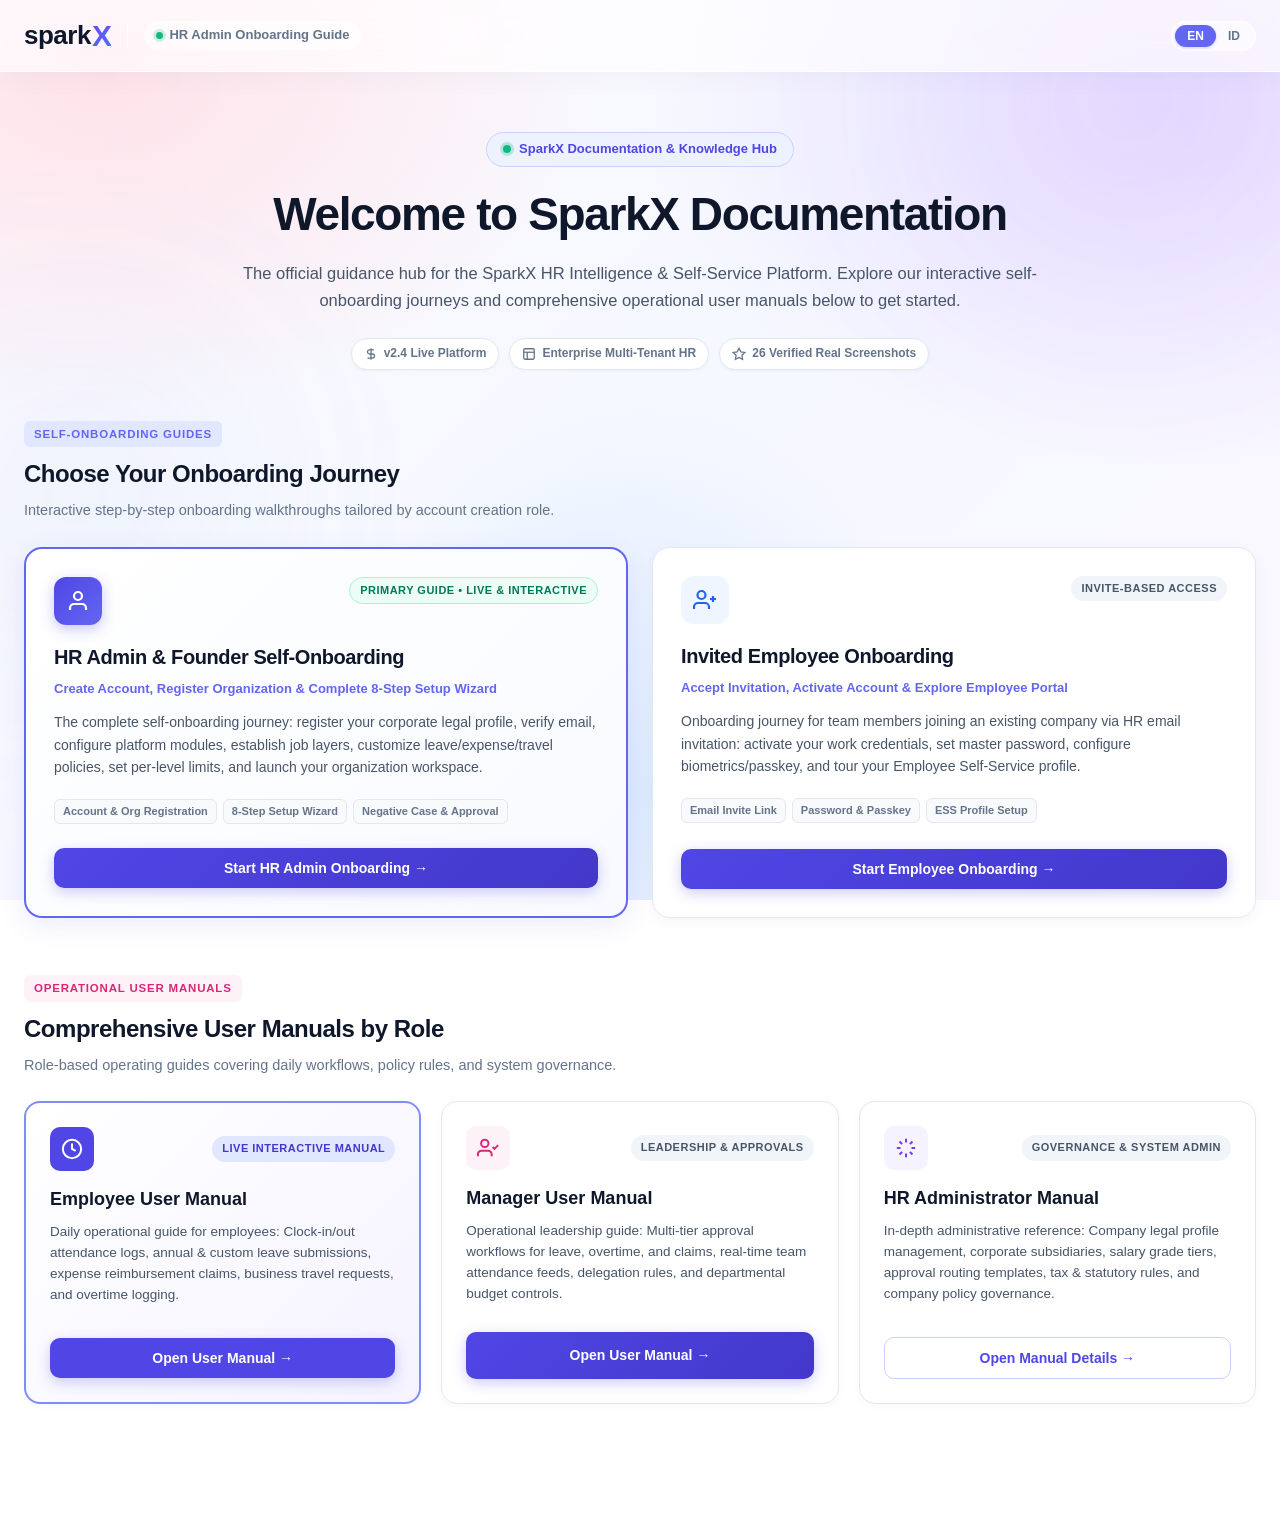
==== index.html @ f65fee97 "first commit" ====
<!DOCTYPE html>
<html lang="en">
<head>
  <meta charset="UTF-8">
  <meta name="viewport" content="width=device-width, initial-scale=1.0">
  <title>SparkX — HR Admin Self-Onboarding Guideline</title>
  <link rel="stylesheet" href="css/style.css">
  <link rel="icon" href="assets/screenshots/source/sign-in.png" type="image/png">
</head>
<body>

  <!-- Ambient background glow elements -->
  <div class="bg-ambient-orb orb-1"></div>
  <div class="bg-ambient-orb orb-2"></div>

  <!-- Top Sticky Navigation Bar -->
  <header class="top-header">
    <div class="header-container">
      <div style="display: flex; align-items: center; gap: 8px;">
        <a href="#portal" class="brand-wrapper" id="brandHomeLink" title="Go to Documentation Portal Home">
          <span class="brand-logo">spark<span class="logo-x">X</span></span>
          <span class="brand-divider"></span>
          <span class="brand-badge">
            <span class="pulse-dot"></span>
            <span data-i18n="guideBadge">HR Admin Onboarding Guide</span>
          </span>
        </a>
        <button type="button" id="backToPortalBtn" class="back-portal-btn" style="display: none;" title="Return to Documentation Home">
          <svg width="14" height="14" viewBox="0 0 24 24" fill="none" stroke="currentColor" stroke-width="2.5"><polyline points="15 18 9 12 15 6"></polyline></svg>
          <span data-i18n="portalBackBtn">← Documentation Portal</span>
        </button>
      </div>

      <div class="header-controls">
        <div class="progress-pill">
          <span id="stepCounterText" data-i18n="stepOf">Step 1 of 6</span>
        </div>

        <!-- Language Toggle Switcher -->
        <button id="langToggleBtn" class="lang-toggle-btn" aria-label="Toggle language between English and Indonesian">
          <span id="langPillEn" class="active">EN</span>
          <span id="langPillId">ID</span>
        </button>
      </div>
    </div>
    <div class="reading-progress-track">
      <div id="readingProgressBar" class="reading-progress-bar"></div>
    </div>
  </header>

  <!-- ==========================================================================
       HOME PORTAL VIEW: SparkX Documentation & Knowledge Hub
       ========================================================================== -->
  <div id="homePortalView" class="portal-view">

    <!-- Hero Header Block -->
    <section class="portal-hero">
      <div class="portal-hero-badge">
        <span class="pulse-dot"></span>
        <span data-i18n="portalWelcomeBadge">SparkX Documentation & Knowledge Hub</span>
      </div>
      <h1 class="portal-hero-title">
        <span data-i18n="portalHeroTitle">Welcome to SparkX Documentation</span>
      </h1>
      <p class="portal-hero-lead" data-i18n="portalHeroLead">
        The official guidance hub for the SparkX HR Intelligence & Self-Service Platform. Explore our interactive self-onboarding journeys and comprehensive operational user manuals below to get started.
      </p>
      <div class="portal-hero-chips">
        <span class="portal-chip">
          <svg width="14" height="14" viewBox="0 0 24 24" fill="none" stroke="currentColor" stroke-width="2.2"><path d="M12 2v20M17 5H9.5a3.5 3.5 0 0 0 0 7h5a3.5 3.5 0 0 1 0 7H6"></path></svg>
          <span data-i18n="portalStatVersion">v2.4 Live Platform</span>
        </span>
        <span class="portal-chip">
          <svg width="14" height="14" viewBox="0 0 24 24" fill="none" stroke="currentColor" stroke-width="2.2"><rect x="3" y="3" width="18" height="18" rx="2" ry="2"></rect><line x1="3" y1="9" x2="21" y2="9"></line><line x1="9" y1="21" x2="9" y2="9"></line></svg>
          <span data-i18n="portalStatMulti">Enterprise Multi-Tenant HR</span>
        </span>
        <span class="portal-chip">
          <svg width="14" height="14" viewBox="0 0 24 24" fill="none" stroke="currentColor" stroke-width="2.2"><polygon points="12 2 15.09 8.26 22 9.27 17 14.14 18.18 21.02 12 17.77 5.82 21.02 7 14.14 2 9.27 8.91 8.26 12 2"></polygon></svg>
          <span data-i18n="portalStatVerified">26 Verified Real Screenshots</span>
        </span>
      </div>
    </section>

    <!-- SECTION 1: Self-Onboarding Guides -->
    <section class="portal-section">
      <div class="portal-section-header">
        <span class="portal-category-tag" data-i18n="portalCatOnboarding">Self-Onboarding Guides</span>
        <h2 class="portal-category-title">Choose Your Onboarding Journey</h2>
        <p class="portal-category-lead" data-i18n="portalCatOnboardingLead">Interactive step-by-step onboarding walkthroughs tailored by account creation role.</p>
      </div>

      <div class="portal-onboarding-grid">

        <!-- Card 1: HR Admin / Founder (Primary Active Guide) -->
        <div class="portal-card is-featured">
          <div>
            <div class="portal-card-header">
              <div class="portal-card-icon">
                <svg width="24" height="24" viewBox="0 0 24 24" fill="none" stroke="currentColor" stroke-width="2.2"><path d="M20 21v-2a4 4 0 0 0-4-4H8a4 4 0 0 0-4 4v2"></path><circle cx="12" cy="7" r="4"></circle></svg>
              </div>
              <span class="portal-card-pill" data-i18n="portalHrCardBadge">Primary Guide • Live & Interactive</span>
            </div>
            <h3 class="portal-card-title" data-i18n="portalHrCardTitle">HR Admin & Founder Self-Onboarding</h3>
            <div class="portal-card-subtitle" data-i18n="portalHrCardSub">Create Account, Register Organization & Complete 8-Step Setup Wizard</div>
            <p class="portal-card-desc" data-i18n="portalHrCardDesc">
              The complete self-onboarding journey: register your corporate legal profile, verify email, configure platform modules, establish job layers, customize leave/expense/travel policies, set per-level limits, and launch your organization workspace.
            </p>
            <div class="portal-card-tags">
              <span class="portal-tag" data-i18n="portalHrTag1">Account & Org Registration</span>
              <span class="portal-tag" data-i18n="portalHrTag2">8-Step Setup Wizard</span>
              <span class="portal-tag" data-i18n="portalHrTag3">Negative Case & Approval</span>
            </div>
          </div>
          <div class="portal-card-action">
            <button type="button" class="portal-btn is-primary" id="openHrOnboardingBtn" onclick="if(window.openHrOnboarding) window.openHrOnboarding(); else { location.hash = '#section-01'; }" data-i18n="portalBtnHr">
              Start HR Admin Onboarding →
            </button>
          </div>
        </div>

        <!-- Card 2: Invited Employee Onboarding -->
        <div class="portal-card">
          <div>
            <div class="portal-card-header">
              <div class="portal-card-icon" style="background: #eff6ff; color: #2563eb;">
                <svg width="24" height="24" viewBox="0 0 24 24" fill="none" stroke="currentColor" stroke-width="2.2"><path d="M16 21v-2a4 4 0 0 0-4-4H5a4 4 0 0 0-4 4v2"></path><circle cx="8.5" cy="7" r="4"></circle><line x1="20" y1="8" x2="20" y2="14"></line><line x1="23" y1="11" x2="17" y2="11"></line></svg>
              </div>
              <span class="portal-card-pill" data-i18n="portalEmpOnboardBadge">Invite-Based Access</span>
            </div>
            <h3 class="portal-card-title" data-i18n="portalEmpOnboardTitle">Invited Employee Onboarding</h3>
            <div class="portal-card-subtitle" data-i18n="portalEmpOnboardSub">Accept Invitation, Activate Account & Explore Employee Portal</div>
            <p class="portal-card-desc" data-i18n="portalEmpOnboardDesc">
              Onboarding journey for team members joining an existing company via HR email invitation: activate your work credentials, set master password, configure biometrics/passkeys, and tour your Employee Self-Service profile.
            </p>
            <div class="portal-card-tags">
              <span class="portal-tag" data-i18n="portalEmpOnboardTag1">Email Invite Link</span>
              <span class="portal-tag" data-i18n="portalEmpOnboardTag2">Password & Passkey</span>
              <span class="portal-tag" data-i18n="portalEmpOnboardTag3">ESS Profile Setup</span>
            </div>
          </div>
          <div class="portal-card-action">
            <button type="button" class="portal-btn is-primary" id="openEmpOnboardingBtn" onclick="if(window.openEmployeeOnboarding) window.openEmployeeOnboarding(); else { location.hash = '#emp-section-01'; }" data-i18n="portalBtnEmpOnboard">
              Start Employee Onboarding →
            </button>
          </div>
        </div>

      </div>
    </section>

    <!-- SECTION 2: User Manuals -->
    <section class="portal-section">
      <div class="portal-section-header">
        <span class="portal-category-tag" style="background: #fdf2f8; color: #db2777;" data-i18n="portalCatManuals">Operational User Manuals</span>
        <h2 class="portal-category-title">Comprehensive User Manuals by Role</h2>
        <p class="portal-category-lead" data-i18n="portalCatManualsLead">Role-based operating guides covering daily workflows, policy rules, and system governance.</p>
      </div>

      <div class="portal-manuals-grid">

        <!-- Manual 1: Employee Manual -->
        <div class="portal-manual-card" id="portalCardManualEmp" onclick="if(event.target.closest('[data-portal-modal]')) return; if(window.openEmployeeManual) window.openEmployeeManual(); else { location.hash = '#emp-manual-overview'; }" style="border: 2px solid #818cf8; background: linear-gradient(135deg, #ffffff 0%, #f5f3ff 100%); cursor: pointer;">
          <div>
            <div class="manual-icon-header">
              <div class="manual-icon-box emp" style="background: #4f46e5; color: #ffffff;">
                <svg width="22" height="22" viewBox="0 0 24 24" fill="none" stroke="currentColor" stroke-width="2.2"><circle cx="12" cy="12" r="10"></circle><polyline points="12 6 12 12 16 14"></polyline></svg>
              </div>
              <span class="portal-card-pill" style="background: #e0e7ff; color: #4338ca; font-weight: 700;">Live Interactive Manual</span>
            </div>
            <h3 class="portal-manual-title" data-i18n="portalManualEmpTitle">Employee User Manual (ESS)</h3>
            <p class="portal-manual-desc" data-i18n="portalManualEmpDesc">
              Daily operational guide for employees: Getting started & login (credentials, Google SSO, biometrics), personal dashboard & metric customization, central inbox & request tracking, and full ESS workflows.
            </p>
          </div>
          <div style="display: flex; gap: 8px; margin-top: 14px; flex-wrap: wrap;">
            <button type="button" class="portal-btn is-primary" id="openEmpManualBtn" onclick="if(window.openEmployeeManual) window.openEmployeeManual(); else { location.hash = '#emp-manual-overview'; }" style="flex: 1; justify-content: center; background: #4f46e5;">
              Open User Manual →
            </button>
          </div>
        </div>

        <!-- Manual 2: Manager Manual -->
        <div class="portal-manual-card">
          <div>
            <div class="manual-icon-header">
              <div class="manual-icon-box mgr">
                <svg width="22" height="22" viewBox="0 0 24 24" fill="none" stroke="currentColor" stroke-width="2.2"><path d="M16 21v-2a4 4 0 0 0-4-4H5a4 4 0 0 0-4 4v2"></path><circle cx="8.5" cy="7" r="4"></circle><polyline points="17 11 19 13 23 9"></polyline></svg>
              </div>
              <span class="portal-card-pill" data-i18n="portalManualMgrBadge">Leadership & Approvals</span>
            </div>
            <h3 class="portal-manual-title" data-i18n="portalManualMgrTitle">Manager User Manual</h3>
            <p class="portal-manual-desc" data-i18n="portalManualMgrDesc">
              Operational leadership guide: Multi-tier approval workflows for leave, overtime, and claims, real-time team attendance feeds, delegation rules, and departmental budget controls.
            </p>
          </div>
          <a href="manager-manual.html" class="portal-btn is-primary" style="text-decoration: none; display: inline-flex; align-items: center; justify-content: center; gap: 6px;">Open User Manual &rarr;</a>
        </div>

        <!-- Manual 3: HR Admin Manual -->
        <div class="portal-manual-card">
          <div>
            <div class="manual-icon-header">
              <div class="manual-icon-box hr">
                <svg width="22" height="22" viewBox="0 0 24 24" fill="none" stroke="currentColor" stroke-width="2.2"><path d="M12 2v4M12 18v4M4.93 4.93l2.83 2.83M16.24 16.24l2.83 2.83M2 12h4M18 12h4M4.93 19.07l2.83-2.83M16.24 7.76l2.83-2.83"></path></svg>
              </div>
              <span class="portal-card-pill" data-i18n="portalManualHrBadge">Governance & System Admin</span>
            </div>
            <h3 class="portal-manual-title" data-i18n="portalManualHrTitle">HR Administrator Manual</h3>
            <p class="portal-manual-desc" data-i18n="portalManualHrDesc">
              In-depth administrative reference: Company legal profile management, corporate subsidiaries, salary grade tiers, approval routing templates, tax & statutory rules, and company policy governance.
            </p>
          </div>
          <button type="button" class="portal-btn is-outline" data-portal-modal="manual-hr" data-i18n="portalBtnManual">
            Open Manual Details →
          </button>
        </div>

      </div>
    </section>

  </div>

  <!-- ==========================================================================
       GUIDE VIEW: HR Admin Self-Onboarding
       ========================================================================== -->
  <div id="guideView" class="guide-view" style="display: none;">
  <!-- Floating Button to Re-open Sidebar if Closed -->
  <button type="button" class="floating-sidebar-btn" id="floatingSidebarBtn" aria-label="Open sidebar navigation" title="Show sidebar navigation">
    <svg width="18" height="18" viewBox="0 0 24 24" fill="none" stroke="currentColor" stroke-width="2.5"><line x1="3" y1="12" x2="21" y2="12"></line><line x1="3" y1="6" x2="21" y2="6"></line><line x1="3" y1="18" x2="21" y2="18"></line></svg>
    <span data-i18n="showSidebarBtn">Show Menu</span>
  </button>

  <!-- Main Layout Container -->
  <div class="layout-container">

    <!-- Left Sticky Sidebar Stepper -->
    <aside class="sidebar-sticky">
      <div class="stepper-card">
                <a href="#portal" class="sidebar-portal-btn" id="sidebarBackPortal" title="Return to Documentation Home">
          <svg width="14" height="14" viewBox="0 0 24 24" fill="none" stroke="currentColor" stroke-width="2.5"><polyline points="15 18 9 12 15 6"></polyline></svg>
          <span data-i18n="portalBackBtn">← Documentation Portal</span>
        </a>
        <div class="stepper-header">
          <div class="stepper-title" data-i18n="guideBadge">HR Admin Onboarding Guide</div>
          <button type="button" class="sidebar-collapse-toggle" id="sidebarCollapseToggle" aria-label="Collapse sidebar navigation" title="Collapse sidebar navigation">
            <svg class="sidebar-toggle-icon" width="15" height="15" viewBox="0 0 24 24" fill="none" stroke="currentColor" stroke-width="2.2">
              <rect x="3" y="3" width="18" height="18" rx="2" ry="2"></rect>
              <line x1="9" y1="3" x2="9" y2="21"></line>
              <path d="M15 10l-2 2 2 2"></path>
            </svg>
          </button>
        </div>

        <nav class="stepper-nav" aria-label="Onboarding Steps Navigation">
          <a href="#section-01" class="step-nav-item active">
            <span class="step-badge">1</span>
            <div class="step-meta">
              <span class="step-num-text" data-i18n="num1">01 • Overview</span>
              <span class="step-title-text" data-i18n="nav1">Welcome HR Admin</span>
            </div>
          </a>

          <a href="#section-02" class="step-nav-item">
            <span class="step-badge">2</span>
            <div class="step-meta">
              <span class="step-num-text" data-i18n="num2">02 • Modules</span>
              <span class="step-title-text" data-i18n="nav2">Platform Modules</span>
            </div>
          </a>

          <a href="#section-03" class="step-nav-item">
            <span class="step-badge">3</span>
            <div class="step-meta">
              <span class="step-num-text" data-i18n="num3">03 • Access</span>
              <span class="step-title-text" data-i18n="nav3">Getting Started</span>
            </div>
          </a>

          <a href="#section-04" class="step-nav-item">
            <span class="step-badge">4</span>
            <div class="step-meta">
              <span class="step-num-text" data-i18n="num4">04 • Registration</span>
              <span class="step-title-text" data-i18n="nav4">Account & Organization Registration</span>
            </div>
          </a>

          <div class="sidebar-group" id="step5Group">
            <div class="sidebar-group-header">
              <a href="#section-05" class="step-nav-item has-dropdown" id="step5NavItem">
                <span class="step-badge">5</span>
                <div class="step-meta">
                  <span class="step-num-text" data-i18n="num5">05 • Setup Wizard</span>
                  <span class="step-title-text" data-i18n="nav5">Setting Up Your Organization</span>
                </div>
              </a>
              <button type="button" class="sidebar-dropdown-toggle" id="step5DropdownToggle" aria-expanded="true" aria-controls="sidebarStep5Subnav" aria-label="Toggle setup steps dropdown" title="Close / Open Setup Steps">
                <span class="dropdown-pill" data-i18n="subnavPill">8 Steps</span>
                <svg class="dropdown-chevron-icon" width="13" height="13" viewBox="0 0 24 24" fill="none" stroke="currentColor" stroke-width="2.5">
                  <polyline points="6 9 12 15 18 9"></polyline>
                </svg>
              </button>
            </div>

            <div class="sidebar-subnav" id="sidebarStep5Subnav">
              <a href="#setup-step-1" class="sidebar-sub-item" data-i18n="sn1">1. Set up organization</a>
              <a href="#setup-step-2" class="sidebar-sub-item" data-i18n="sn2">2. Set up modules</a>
              <a href="#setup-step-3" class="sidebar-sub-item" data-i18n="sn3">3. Set up levels</a>

              <!-- 4. Policies dropdown subgroup -->
              <div class="sidebar-subgroup" id="policiesSubgroup">
                <div class="sidebar-subgroup-header">
                  <a href="#setup-step-4" class="sidebar-sub-item" data-i18n="sn4">4. Set up policies</a>
                  <button type="button" class="nested-dropdown-toggle" id="policiesDropdownToggle" aria-expanded="true" aria-label="Toggle policies sub-menu" title="Toggle policies sub-menu">
                    <svg class="nested-chevron-icon" width="11" height="11" viewBox="0 0 24 24" fill="none" stroke="currentColor" stroke-width="2.5"><polyline points="6 9 12 15 18 9"></polyline></svg>
                  </button>
                </div>
                <div class="sidebar-nested-subnav" id="policiesNestedSubnav">
                  <a href="#setup-step-4a" class="sidebar-nested-item" data-i18n="sn4a">a. Leaves</a>
                  <a href="#setup-step-4b" class="sidebar-nested-item" data-i18n="sn4b">b. Claim & expenses</a>
                  <a href="#setup-step-4c" class="sidebar-nested-item" data-i18n="sn4c">c. Travel</a>
                  <a href="#setup-step-4d" class="sidebar-nested-item" data-i18n="sn4d">d. Overtime</a>
                  <a href="#setup-step-4e" class="sidebar-nested-item" data-i18n="sn4e">e. Approval routing</a>
                </div>
              </div>

              <!-- 5. Limits dropdown subgroup -->
              <div class="sidebar-subgroup" id="limitsSubgroup">
                <div class="sidebar-subgroup-header">
                  <a href="#setup-step-5" class="sidebar-sub-item" data-i18n="sn5">5. Set up limits</a>
                  <button type="button" class="nested-dropdown-toggle" id="limitsDropdownToggle" aria-expanded="true" aria-label="Toggle limits sub-menu" title="Toggle limits sub-menu">
                    <svg class="nested-chevron-icon" width="11" height="11" viewBox="0 0 24 24" fill="none" stroke="currentColor" stroke-width="2.5"><polyline points="6 9 12 15 18 9"></polyline></svg>
                  </button>
                </div>
                <div class="sidebar-nested-subnav" id="limitsNestedSubnav">
                  <a href="#setup-step-5a" class="sidebar-nested-item" data-i18n="sn5a">a. Claim & expenses</a>
                  <a href="#setup-step-5b" class="sidebar-nested-item" data-i18n="sn5b">b. Travel</a>
                </div>
              </div>

              <a href="#setup-step-6" class="sidebar-sub-item" data-i18n="sn6">6. Set up structure</a>
              <a href="#setup-step-7" class="sidebar-sub-item" data-i18n="sn7">7. Set up starting data</a>
              <a href="#setup-step-8" class="sidebar-sub-item" data-i18n="sn8">8. Invite to team</a>
            </div>
          </div>

          <a href="#section-06" class="step-nav-item">
            <span class="step-badge">6</span>
            <div class="step-meta">
              <span class="step-num-text" data-i18n="num6">06 • Launch</span>
              <span class="step-title-text" data-i18n="nav6">Dashboard & Next Steps</span>
            </div>
          </a>
        </nav>

        <div class="step-help-box">
          <div class="step-help-title">
            <svg width="15" height="15" viewBox="0 0 24 24" fill="none" stroke="currentColor" stroke-width="2.5"><circle cx="12" cy="12" r="10"></circle><path d="M12 16v-4"></path><path d="M12 8h.01"></path></svg>
            <span data-i18n="helpTitle">Need assistance?</span>
          </div>
          <p class="step-help-desc" data-i18n="helpDesc">If a verification link has expired or approval is taking longer than expected, contact your SparkX support team.</p>
        </div>
      </div>
    </aside>

    <!-- Right Main Content Area -->
    <main class="content-area">

      <!-- ====================================================================
           SECTION 01: Welcome HR Admin & Readiness
           ==================================================================== -->
      <section id="section-01" class="onboarding-section">
        <div class="section-header-block">
          <span class="section-pill-tag" data-i18n="s1Badge">Step 01 • Introduction & Readiness</span>
          <h1 class="section-main-title" data-i18n="s1Title">Welcome to SparkX for HR Administrators</h1>
          <p class="section-lead-text" data-i18n="s1Lead">Your comprehensive self-onboarding guide to creating, verifying, configuring, and launching your company organization on SparkX.</p>
        </div>

        <div class="hero-welcome-card">
          <h2 class="hero-welcome-title" data-i18n="s1HeroTitle">A Unified, Modern Digital Workplace for Your Organization</h2>
          <p class="hero-welcome-desc" data-i18n="s1HeroDesc">SparkX equips HR leaders and organization administrators with complete autonomous control over human resources, automated attendance logs, multi-tier approval chains, and transparent company policy enforcement.</p>
        </div>

        <!-- 3 Core Admin Value Propositions -->
        <div class="props-grid">
          <div class="prop-card">
            <div class="prop-icon">
              <svg width="22" height="22" viewBox="0 0 24 24" fill="none" stroke="currentColor" stroke-width="2.2"><path d="M20 21v-2a4 4 0 0 0-4-4H8a4 4 0 0 0-4 4v2"></path><circle cx="12" cy="7" r="4"></circle></svg>
            </div>
            <h3 class="prop-title" data-i18n="prop1Title">Centralized Administration</h3>
            <p class="prop-desc" data-i18n="prop1Desc">Manage company entities, subsidiaries, job grades, and employee directories from a single master control dashboard.</p>
          </div>

          <div class="prop-card">
            <div class="prop-icon">
              <svg width="22" height="22" viewBox="0 0 24 24" fill="none" stroke="currentColor" stroke-width="2.2"><polygon points="13 2 3 14 12 14 11 22 21 10 12 10 13 2"></polygon></svg>
            </div>
            <h3 class="prop-title" data-i18n="prop2Title">Automated Workflows & Approvals</h3>
            <p class="prop-desc" data-i18n="prop2Desc">Eliminate paper forms and manual email threads with automated multi-tier approval routing for leaves, overtime, and claims.</p>
          </div>

          <div class="prop-card">
            <div class="prop-icon">
              <svg width="22" height="22" viewBox="0 0 24 24" fill="none" stroke="currentColor" stroke-width="2.2"><rect x="3" y="3" width="18" height="18" rx="2" ry="2"></rect><line x1="3" y1="9" x2="21" y2="9"></line><line x1="9" y1="21" x2="9" y2="9"></line></svg>
            </div>
            <h3 class="prop-title" data-i18n="prop3Title">Strict Policy & Spending Governance</h3>
            <p class="prop-desc" data-i18n="prop3Desc">Enforce customizable per-claim limits, monthly expense budgets, per diems, and transportation classes tailored to each job level.</p>
          </div>
        </div>

        <!-- HR Admin Pre-flight Checklist Box -->
        <div class="hr-prep-box">
          <div class="hr-prep-title">
            <svg width="20" height="20" viewBox="0 0 24 24" fill="none" stroke="#4f46e5" stroke-width="2.5"><path d="M9 11l3 3L22 4"></path><path d="M21 12v7a2 2 0 0 1-2 2H5a2 2 0 0 1-2-2V5a2 2 0 0 1 2-2h11"></path></svg>
            <span data-i18n="prepTitle">HR Admin Pre-Flight Checklist</span>
          </div>
          <div class="hr-prep-grid">
            <div class="hr-prep-item">
              <div class="hr-prep-icon">1</div>
              <div class="hr-prep-content">
                <div class="hr-prep-name" data-i18n="prep1Title">Company Legal Entity & NPWP</div>
                <div class="hr-prep-desc" data-i18n="prep1Desc">Official company legal name and corporate tax ID / registration number for formal registration.</div>
              </div>
            </div>

            <div class="hr-prep-item">
              <div class="hr-prep-icon">2</div>
              <div class="hr-prep-content">
                <div class="hr-prep-name" data-i18n="prep2Title">Corporate Work Email</div>
                <div class="hr-prep-desc" data-i18n="prep2Desc">The primary HR administrator email address that will act as the master workspace owner.</div>
              </div>
            </div>

            <div class="hr-prep-item">
              <div class="hr-prep-icon">3</div>
              <div class="hr-prep-content">
                <div class="hr-prep-name" data-i18n="prep3Title">Operating Currency (Permanent)</div>
                <div class="hr-prep-desc" data-i18n="prep3Desc">Confirm your primary currency (e.g. IDR). Note: Once submitted, the base currency cannot be modified!</div>
              </div>
            </div>

            <div class="hr-prep-item">
              <div class="hr-prep-icon">4</div>
              <div class="hr-prep-content">
                <div class="hr-prep-name" data-i18n="prep4Title">Organizational Hierarchy & Levels</div>
                <div class="hr-prep-desc" data-i18n="prep4Desc">Prepare your company divisions, departments, and job seniority levels (e.g. Staff, Manager, Director).</div>
              </div>
            </div>
          </div>
        </div>

        <!-- 4-Phase Roadmap -->
        <h3 class="modules-category-title" data-i18n="roadmapTitle">The 4-Phase Onboarding Roadmap</h3>
        <div class="g-roadmap">
          <div class="g-roadmap-item">
            <span class="g-roadmap-num">1</span>
            <div class="g-roadmap-label" data-i18n="rm1">Phase 1: Owner Account Creation & Email Verification</div>
          </div>
          <div class="g-roadmap-item">
            <span class="g-roadmap-num">2</span>
            <div class="g-roadmap-label" data-i18n="rm2">Phase 2: Organization Registration & Superadmin Approval</div>
          </div>
          <div class="g-roadmap-item">
            <span class="g-roadmap-num">3</span>
            <div class="g-roadmap-label" data-i18n="rm3">Phase 3: The 8-Step Organization Setup Wizard</div>
          </div>
          <div class="g-roadmap-item">
            <span class="g-roadmap-num">4</span>
            <div class="g-roadmap-label" data-i18n="rm4">Phase 4: Workspace Launch & Employee Rollout</div>
          </div>
        </div>

        <div class="section-nav-footer">
          <div></div>
          <button class="btn-nav btn-nav-next" data-nav-target="section-02">
            <span data-i18n="nextBtn">Next Step</span>
            <svg width="16" height="16" viewBox="0 0 24 24" fill="none" stroke="currentColor" stroke-width="2.5"><polyline points="9 18 15 12 9 6"></polyline></svg>
          </button>
        </div>
      </section>

      <!-- ====================================================================
           SECTION 02: Understanding SparkX & Modules
           ==================================================================== -->
      <section id="section-02" class="onboarding-section">
        <div class="section-header-block">
          <span class="section-pill-tag" data-i18n="s2Badge">Step 02 • Core Architecture</span>
          <h2 class="section-main-title" data-i18n="s2Title">Understanding SparkX & Modules</h2>
          <p class="section-lead-text" data-i18n="s2Lead">SparkX combines an intuitive Employee Self-Service (ESS) interface with a centralized HR Admin Control Hub.</p>
        </div>

        <!-- Concept Card -->
        <div class="prop-card" style="background: var(--gradient-soft); border-color: rgba(99, 102, 241, 0.25); margin-bottom: 32px;">
          <h3 class="prop-title" style="color: var(--primary-dark); font-size: 18px;" data-i18n="essConceptTitle">Employee Self-Service (ESS) with Administrative Oversight</h3>
          <p class="prop-desc" style="font-size: 14.5px;" data-i18n="essConceptDesc">While employees enjoy autonomy to clock in/out, submit leave, and file reimbursement claims on any device, HR Administrators retain full governance over policy rules, spending caps, and multi-tier approval routing.</p>
        </div>

        <h3 class="modules-category-title" data-i18n="confirmedModulesTitle">Available Platform Modules</h3>

        <!-- Grid of 11 Modules -->
        <div class="modules-grid">
          <div class="module-card">
            <div class="module-icon-wrap">
              <svg width="20" height="20" viewBox="0 0 24 24" fill="none" stroke="currentColor" stroke-width="2"><circle cx="12" cy="12" r="10"></circle><polyline points="12 6 12 12 16 14"></polyline></svg>
            </div>
            <div class="module-name" data-i18n="mTime">Time & Attendance</div>
            <div class="module-desc" data-i18n="mTimeDesc">Clock-in/out logs, geolocation tracking, shift scheduling, and attendance correction requests.</div>
            <span class="module-tag" data-i18n="mt1">Core Daily</span>
          </div>

          <div class="module-card">
            <div class="module-icon-wrap">
              <svg width="20" height="20" viewBox="0 0 24 24" fill="none" stroke="currentColor" stroke-width="2"><circle cx="12" cy="12" r="10"></circle><polyline points="12 6 12 12 14 10"></polyline><polyline points="12 12 16 16"></polyline></svg>
            </div>
            <div class="module-name" data-i18n="mOvertime">Overtime Management</div>
            <div class="module-desc" data-i18n="mOvertimeDesc">Overtime pre-orders, actual work duration logging, and statutory pay rate multiplier formulas.</div>
            <span class="module-tag" data-i18n="mt2">Operational</span>
          </div>

          <div class="module-card">
            <div class="module-icon-wrap">
              <svg width="20" height="20" viewBox="0 0 24 24" fill="none" stroke="currentColor" stroke-width="2"><rect x="3" y="4" width="18" height="18" rx="2" ry="2"></rect><line x1="16" y1="2" x2="16" y2="6"></line><line x1="8" y1="2" x2="8" y2="6"></line><line x1="3" y1="10" x2="21" y2="10"></line></svg>
            </div>
            <div class="module-name" data-i18n="mLeave">Leave & Time Off</div>
            <div class="module-desc" data-i18n="mLeaveDesc">Annual leave balances, sick leaves, public holiday substitutes (PHL), and collective leave calendars.</div>
            <span class="module-tag" data-i18n="mt3">Balance Tracking</span>
          </div>

          <div class="module-card">
            <div class="module-icon-wrap">
              <svg width="20" height="20" viewBox="0 0 24 24" fill="none" stroke="currentColor" stroke-width="2"><path d="M22 12h-4l-3 9L9 3l-3 9H2"></path></svg>
            </div>
            <div class="module-name" data-i18n="mMedical">Medical Reimbursement</div>
            <div class="module-desc" data-i18n="mMedicalDesc">Direct employee medical claims audited against transparent annual benefit allowances per level.</div>
            <span class="module-tag" data-i18n="mt4">Benefits</span>
          </div>

          <div class="module-card">
            <div class="module-icon-wrap">
              <svg width="20" height="20" viewBox="0 0 24 24" fill="none" stroke="currentColor" stroke-width="2"><path d="M17.8 19.2 16 11l3.5-3.5C21 6 21.5 4 21 3c-1-.5-3 0-4.5 1.5L13 8 4.8 6.2c-.5-.1-.9.1-1.1.5l-.3.5c-.2.5-.1 1 .3 1.3L9 12l-2 3H4l-1 1 3 2 2 3 1-1v-3l3-2 3.5 5.3c.3.4.8.5 1.3.3l.5-.2c.4-.3.6-.7.5-1.2z"></path></svg>
            </div>
            <div class="module-name" data-i18n="mTravel">Business Travel (Dinas)</div>
            <div class="module-desc" data-i18n="mTravelDesc">Travel requisitions, per diem meal allowances, hotel lodging ceilings, and flight/train booking classes.</div>
            <span class="module-tag" data-i18n="mt5">Dinas / Travel</span>
          </div>

          <div class="module-card">
            <div class="module-icon-wrap">
              <svg width="20" height="20" viewBox="0 0 24 24" fill="none" stroke="currentColor" stroke-width="2"><rect x="1" y="4" width="22" height="16" rx="2" ry="2"></rect><line x1="1" y1="10" x2="23" y2="10"></line></svg>
            </div>
            <div class="module-name" data-i18n="mClaims">Claim & Expenses</div>
            <div class="module-desc" data-i18n="mClaimsDesc">Operational reimbursement claims, digital receipt auditing, and monthly spending ceilings.</div>
            <span class="module-tag" data-i18n="mt6">Finance</span>
          </div>

          <div class="module-card">
            <div class="module-icon-wrap">
              <svg width="20" height="20" viewBox="0 0 24 24" fill="none" stroke="currentColor" stroke-width="2"><path d="M14 2H6a2 2 0 0 0-2 2v16a2 2 0 0 0 2 2h12a2 2 0 0 0 2-2V8z"></path><polyline points="14 2 14 8 20 8"></polyline><line x1="16" y1="13" x2="8" y2="13"></line><line x1="16" y1="17" x2="8" y2="17"></line><polyline points="10 9 9 9 8 9"></polyline></svg>
            </div>
            <div class="module-name" data-i18n="mDocs">Document Center</div>
            <div class="module-desc" data-i18n="mDocsDesc">Self-service requests for employment verification letters, salary slips, and company announcements.</div>
            <span class="module-tag" data-i18n="mt7">Documents</span>
          </div>

          <div class="module-card">
            <div class="module-icon-wrap">
              <svg width="20" height="20" viewBox="0 0 24 24" fill="none" stroke="currentColor" stroke-width="2"><rect x="2" y="3" width="20" height="14" rx="2" ry="2"></rect><line x1="8" y1="21" x2="16" y2="21"></line><line x1="12" y1="17" x2="12" y2="21"></line></svg>
            </div>
            <div class="module-name" data-i18n="mAssets">iShop & Assets</div>
            <div class="module-desc" data-i18n="mAssetsDesc">Company hardware inventory, laptop requisitions, and office equipment assignment tracking.</div>
            <span class="module-tag" data-i18n="mt8">Equipment</span>
          </div>

          <div class="module-card">
            <div class="module-icon-wrap">
              <svg width="20" height="20" viewBox="0 0 24 24" fill="none" stroke="currentColor" stroke-width="2"><rect x="3" y="4" width="18" height="16" rx="2"></rect><line x1="3" y1="10" x2="21" y2="10"></line></svg>
            </div>
            <div class="module-name" data-i18n="mMeeting">Meeting Rooms</div>
            <div class="module-desc" data-i18n="mMeetingDesc">Real-time room availability calendar, reservations, and conference room booking management.</div>
            <span class="module-tag" data-i18n="mt9">Facilities</span>
          </div>

          <div class="module-card">
            <div class="module-icon-wrap">
              <svg width="20" height="20" viewBox="0 0 24 24" fill="none" stroke="currentColor" stroke-width="2"><path d="M16 21v-2a4 4 0 0 0-4-4H6a4 4 0 0 0-4 4v2"></path><circle cx="9" cy="7" r="4"></circle><line x1="19" y1="8" x2="19" y2="14"></line><line x1="22" y1="11" x2="16" y2="11"></line></svg>
            </div>
            <div class="module-name" data-i18n="mOnboarding">Onboarding</div>
            <div class="module-desc" data-i18n="mOnboardingDesc">New-hire documentation checklists, first-week milestones, and automated employee profile onboarding.</div>
            <span class="module-tag" data-i18n="mt10">People</span>
          </div>

          <div class="module-card">
            <div class="module-icon-wrap">
              <svg width="20" height="20" viewBox="0 0 24 24" fill="none" stroke="currentColor" stroke-width="2"><path d="M16 21v-2a4 4 0 0 0-4-4H6a4 4 0 0 0-4 4v2"></path><circle cx="9" cy="7" r="4"></circle><line x1="17" y1="11" x2="23" y2="11"></line></svg>
            </div>
            <div class="module-name" data-i18n="mOffboarding">Offboarding</div>
            <div class="module-desc" data-i18n="mOffboardingDesc">Exit interview checklists, company asset return verification, and clearance handover tracking.</div>
            <span class="module-tag" data-i18n="mt11">People</span>
          </div>
        </div>

        <div class="section-nav-footer">
          <button class="btn-nav btn-nav-prev" data-nav-target="section-01">
            <svg width="16" height="16" viewBox="0 0 24 24" fill="none" stroke="currentColor" stroke-width="2.5"><polyline points="15 18 9 12 15 6"></polyline></svg>
            <span data-i18n="prevBtn">Previous Step</span>
          </button>
          <button class="btn-nav btn-nav-next" data-nav-target="section-03">
            <span data-i18n="nextBtn">Next Step</span>
            <svg width="16" height="16" viewBox="0 0 24 24" fill="none" stroke="currentColor" stroke-width="2.5"><polyline points="9 18 15 12 9 6"></polyline></svg>
          </button>
        </div>
      </section>

      <!-- ====================================================================
           SECTION 03: Getting Started & Login Access
           ==================================================================== -->
      <section id="section-03" class="onboarding-section">
        <div class="section-header-block">
          <span class="section-pill-tag" data-i18n="s3Badge">Step 03 • Access</span>
          <h2 class="section-main-title" data-i18n="s3Title">Getting Started & Login Access</h2>
          <p class="section-lead-text" data-i18n="s3Lead">Access SparkX securely through any modern web browser without installing additional desktop software.</p>
        </div>

        <div class="g-flow">
          <!-- VISUAL STEP 3.1: Login Screen -->
          <article class="g-step">
            <div class="g-step-head">
              <span class="g-step-index">3.1</span>
              <div class="g-step-meta-head">
                <div class="g-step-kicker-row">
                  <span class="g-step-kicker" data-i18n="kLogin">Portal Access</span>
                  <span class="g-step-badge-tag">Login Entry</span>
                </div>
                <h3 class="g-step-title" data-i18n="g3Title">Open the SparkX Sign-In Page</h3>
                <p class="g-step-lead" data-i18n="g3Desc">SparkX runs in the browser. Bookmark your official workspace URL for convenient daily administration.</p>
              </div>
            </div>

            <!-- TOP: Screenshot Mockup -->
            <figure class="g-shot-top">
              <div class="g-shot-bar">
                <span class="g-dots"><span class="g-dot r"></span><span class="g-dot y"></span><span class="g-dot g"></span></span>
                <span class="g-path-bar">
                  <svg width="12" height="12" viewBox="0 0 24 24" fill="none" stroke="currentColor" stroke-width="2.5"><rect x="3" y="11" width="18" height="11" rx="2" ry="2"></rect><path d="M7 11V7a5 5 0 0 1 10 0v4"></path></svg>
                  <span>sparkx.app/login</span>
                </span>
                <span class="g-zoom-btn" data-i18n="zoomHint">
                  <svg width="12" height="12" viewBox="0 0 24 24" fill="none" stroke="currentColor" stroke-width="2.5"><circle cx="11" cy="11" r="8"></circle><line x1="21" y1="21" x2="16.65" y2="16.65"></line><line x1="11" y1="8" x2="11" y2="14"></line><line x1="8" y1="11" x2="14" y2="11"></line></svg>
                  Click image to zoom
                </span>
              </div>
              <div class="mockup-viewport">
                <img src="assets/screenshots/flow/01-login.jpg" alt="SparkX sign-in page" loading="eager">
              </div>
              <figcaption class="g-shot-caption">
                <svg width="14" height="14" viewBox="0 0 24 24" fill="none" stroke="currentColor" stroke-width="2.5"><circle cx="12" cy="12" r="10"></circle><line x1="12" y1="16" x2="12" y2="12"></line><line x1="12" y1="8" x2="12.01" y2="8"></line></svg>
                <span data-i18n="g3cap">The SparkX sign-in screen. New organization admins start with “Create an account”.</span>
              </figcaption>
            </figure>

            <!-- BOTTOM: Action Instructions -->
            <div class="g-step-instructions">
              <div class="g-instruction-header">
                <div class="g-instruction-title-group">
                  <svg width="16" height="16" viewBox="0 0 24 24" fill="none" stroke="currentColor" stroke-width="2.5"><path d="M9 11l3 3L22 4"></path><path d="M21 12v7a2 2 0 0 1-2 2H5a2 2 0 0 1-2-2V5a2 2 0 0 1 2-2h11"></path></svg>
                  <h4 class="g-instruction-heading" data-i18n="instructionsTitle">Step-by-Step Instructions</h4>
                </div>
                <span class="g-instruction-phase-badge">Screen 1 of 33</span>
              </div>
              <ul class="g-list">
                <li><span class="g-num">1</span><span data-i18n-html="g3b1">Open your browser (Chrome, Edge, Safari, Firefox) and navigate to the <code>/login</code> address.</span></li>
                <li><span class="g-num">2</span><span data-i18n-html="g3b2">Existing users sign in with their work email and password, or choose <strong>Continue with Google</strong>.</span></li>
                <li><span class="g-num">3</span><span data-i18n-html="g3b3">To register as a new organization administrator, click <strong>Create an account</strong> below the sign-in button.</span></li>
              </ul>
              <div class="g-note is-info">
                <svg width="15" height="15" viewBox="0 0 24 24" fill="none" stroke="currentColor" stroke-width="2.4"><circle cx="12" cy="12" r="10"></circle><line x1="12" y1="16" x2="12" y2="12"></line><line x1="12" y1="8" x2="12.01" y2="8"></line></svg>
                <span data-i18n="g3Note">Biometric sign-in (Face ID / Fingerprint) becomes available once you have logged in and enabled a passkey on your device.</span>
              </div>
            </div>
          </article>
        </div>

        <h3 class="modules-category-title" data-i18n="loginMethodsTitle">Available Authentication Methods</h3>
        <div class="props-grid">
          <div class="prop-card">
            <div class="prop-icon">
              <svg width="22" height="22" viewBox="0 0 24 24" fill="none" stroke="currentColor" stroke-width="2"><rect x="3" y="11" width="18" height="11" rx="2" ry="2"></rect><path d="M7 11V7a5 5 0 0 1 10 0v4"></path></svg>
            </div>
            <h4 class="prop-title" data-i18n="loginMethod1">Work Email & Password</h4>
            <p class="prop-desc" data-i18n="loginMethod1Desc">Standard corporate email authentication with encrypted credentials established during activation.</p>
          </div>

          <div class="prop-card">
            <div class="prop-icon">
              <svg width="22" height="22" viewBox="0 0 24 24" fill="none" stroke="currentColor" stroke-width="2"><circle cx="12" cy="12" r="10"></circle><path d="M12 2a10 10 0 0 1 10 10c0 5.52-4.48 10-10 10S2 17.52 2 12"></path></svg>
            </div>
            <h4 class="prop-title" data-i18n="loginMethod2">Google Workspace SSO</h4>
            <p class="prop-desc" data-i18n="loginMethod2Desc">One-click single sign-on integration for teams using Google Workspace corporate emails.</p>
          </div>

          <div class="prop-card">
            <div class="prop-icon">
              <svg width="22" height="22" viewBox="0 0 24 24" fill="none" stroke="currentColor" stroke-width="2"><path d="M12 2a10 10 0 0 0-10 10c0 5.5 4.5 10 10 10s10-4.5 10-10"></path><path d="M12 6a6 6 0 0 0-6 6c0 3.3 2.7 6 6 6s6-2.7 6-6"></path></svg>
            </div>
            <h4 class="prop-title" data-i18n="loginMethod3">Biometrics / Passkeys</h4>
            <p class="prop-desc" data-i18n="loginMethod3Desc">FIDO-compliant biometric authentication for quick, passwordless sign-in on supported hardware.</p>
          </div>
        </div>

        <div class="section-nav-footer">
          <button class="btn-nav btn-nav-prev" data-nav-target="section-02">
            <svg width="16" height="16" viewBox="0 0 24 24" fill="none" stroke="currentColor" stroke-width="2.5"><polyline points="15 18 9 12 15 6"></polyline></svg>
            <span data-i18n="prevBtn">Previous Step</span>
          </button>
          <button class="btn-nav btn-nav-next" data-nav-target="section-04">
            <span data-i18n="nextBtn">Next Step</span>
            <svg width="16" height="16" viewBox="0 0 24 24" fill="none" stroke="currentColor" stroke-width="2.5"><polyline points="9 18 15 12 9 6"></polyline></svg>
          </button>
        </div>
      </section>

      <!-- ====================================================================
           SECTION 04: Account & Organization Signup (Screens 2 to 11)
           ==================================================================== -->
      <section id="section-04" class="onboarding-section">
        <div class="section-header-block">
          <span class="section-pill-tag" data-i18n="s4Badge">Step 04 • Account & Org Registration</span>
          <h2 class="section-main-title" data-i18n="s4Title">Phase 1 & 2: Account Creation & Organization Registration</h2>
          <p class="section-lead-text" data-i18n="s4Lead">Follow the sequence below to create your master administrator credentials, verify your email, register your corporate legal profile, and submit your organization for SparkX approval.</p>
        </div>

        <div class="g-paths">
          <div class="g-path-card">
            <span class="g-path-tag" data-i18n="pathEmpTag">Path 1</span>
            <h3 class="g-path-title" data-i18n="accPath1Title">Invited Employee / Manager</h3>
            <p class="g-path-text" data-i18n="accPath1Text">Employees join an existing company via an email invitation. They set a password and access the Employee Self-Service dashboard directly.</p>
          </div>
          <div class="g-path-card is-admin">
            <span class="g-path-tag" data-i18n="pathOrgTag">Path 2 (You are here)</span>
            <h3 class="g-path-title" data-i18n="accPath2Title">HR Administrator / Organization Founder</h3>
            <p class="g-path-text" data-i18n="accPath2Text">You are creating a new company workspace. Follow the step-by-step screenshots below to create your account, register the company, and await approval.</p>
          </div>
        </div>

        <div class="g-flow">

          <!-- VISUAL STEP 4.1: Register Form Filled (Combined 4.1 & 4.2) -->
          <article class="g-step">
            <div class="g-step-head">
              <span class="g-step-index">4.1</span>
              <div class="g-step-meta-head">
                <div class="g-step-kicker-row">
                  <span class="g-step-kicker" data-i18n="kAcc">Step 04 • Create Account</span>
                  <span class="g-step-badge-tag">Step 1 of 6 • Registration</span>
                </div>
                <h3 class="g-step-title" data-i18n="s4_step1_title">4.1 • Enter Full Name and Corporate Email Address</h3>
                <p class="g-step-lead" data-i18n="s4_step1_lead">The registration form requires only two essential profile details. Company legal entity information will be collected after email verification.</p>
              </div>
            </div>

            <!-- TOP: Image -->
            <figure class="g-shot-top">
              <div class="g-shot-bar">
                <span class="g-dots"><span class="g-dot r"></span><span class="g-dot y"></span><span class="g-dot g"></span></span>
                <span class="g-path-bar">
                  <svg width="12" height="12" viewBox="0 0 24 24" fill="none" stroke="currentColor" stroke-width="2.5"><rect x="3" y="11" width="18" height="11" rx="2" ry="2"></rect><path d="M7 11V7a5 5 0 0 1 10 0v4"></path></svg>
                  <span>sparkx.app/register</span>
                </span>
                <span class="g-zoom-btn" data-i18n="zoomHint">Click image to zoom</span>
              </div>
              <div class="shot-tabs-header">
                <button type="button" class="shot-tab-btn active">
                  <svg width="13" height="13" viewBox="0 0 24 24" fill="none" stroke="currentColor" stroke-width="2"><path d="M14 2H6a2 2 0 0 0-2 2v16a2 2 0 0 0 2 2h12a2 2 0 0 0 2-2V8z"></path><polyline points="14 2 14 8 20 8"></polyline></svg>
                  <span data-i18n="tabEmptyForm">Empty Form</span>
                </button>
                <button type="button" class="shot-tab-btn">
                  <svg width="13" height="13" viewBox="0 0 24 24" fill="none" stroke="currentColor" stroke-width="2"><path d="M9 11l3 3L22 4"></path><path d="M21 12v7a2 2 0 0 1-2 2H5a2 2 0 0 1-2-2V5a2 2 0 0 1 2-2h11"></path></svg>
                  <span data-i18n="tabFilledForm">Filled Form</span>
                </button>
              </div>

              <div class="shot-tab-panel active">
                <div class="mockup-viewport">
                  <img src="assets/screenshots/flow/02-register-empty.jpg" alt="Create account form before entry" loading="lazy">
                </div>
                <figcaption class="g-shot-caption">
                  <svg width="14" height="14" viewBox="0 0 24 24" fill="none" stroke="currentColor" stroke-width="2.5"><circle cx="12" cy="12" r="10"></circle><line x1="12" y1="16" x2="12" y2="12"></line><line x1="12" y1="8" x2="12.01" y2="8"></line></svg>
                  <span data-i18n="capRegEmpty">The registration form as it opens — SparkX asks for only a full name and an email address.</span>
                </figcaption>
              </div>

              <div class="shot-tab-panel">
                <div class="mockup-viewport">
                  <img src="assets/screenshots/flow/03-register-filled.jpg" alt="Create account form filled with full name and email" loading="lazy">
                </div>
                <figcaption class="g-shot-caption">
                  <svg width="14" height="14" viewBox="0 0 24 24" fill="none" stroke="currentColor" stroke-width="2.5"><circle cx="12" cy="12" r="10"></circle><line x1="12" y1="16" x2="12" y2="12"></line><line x1="12" y1="8" x2="12.01" y2="8"></line></svg>
                  <span data-i18n="s4_step1_cap">Registration form filled with administrator full name and corporate email address.</span>
                </figcaption>
              </div>
            </figure>

            <!-- BOTTOM: Instructions -->
            <div class="g-step-instructions">
              <div class="g-instruction-header">
                <div class="g-instruction-title-group">
                  <svg width="16" height="16" viewBox="0 0 24 24" fill="none" stroke="currentColor" stroke-width="2.5"><path d="M9 11l3 3L22 4"></path><path d="M21 12v7a2 2 0 0 1-2 2H5a2 2 0 0 1-2-2V5a2 2 0 0 1 2-2h11"></path></svg>
                  <h4 class="g-instruction-heading" data-i18n="instructionsTitle">Step-by-Step Instructions</h4>
                </div>
                <span class="g-instruction-phase-badge">Screens 2–3 of 33</span>
              </div>
              <ul class="g-list">
                <li><span class="g-num">1</span><span data-i18n-html="s4_step1_b1">In the <strong>Full name</strong> field, type your legal name as it should appear on official approvals and documents.</span></li>
                <li><span class="g-num">2</span><span data-i18n-html="s4_step1_b2">In the <strong>Email</strong> field, enter your active company email address where you will receive the verification link.</span></li>
                <li><span class="g-num">3</span><span data-i18n-html="s4_step1_b3">Review both entries carefully, then click the purple <strong>Continue</strong> button to dispatch your verification link. (No password is created at this step).</span></li>
              </ul>
              <div class="g-note is-tip">
                <svg width="15" height="15" viewBox="0 0 24 24" fill="none" stroke="currentColor" stroke-width="2.4"><path d="M12 2v4M12 18v4M4.93 4.93l2.83 2.83M16.24 16.24l2.83 2.83M2 12h4M18 12h4M4.93 19.07l2.83-2.83M16.24 7.76l2.83-2.83"></path></svg>
                <span data-i18n="s4_step1_note">Use an administrator email address you can access immediately. The first registered account automatically becomes the Organization Owner.</span>
              </div>
            </div>
          </article>

          <!-- VISUAL STEP 4.2: Email Dispatched & Confirmation Email (Was 4.3 + Email Image) -->
          <article class="g-step">
            <div class="g-step-head">
              <span class="g-step-index">4.2</span>
              <div class="g-step-meta-head">
                <div class="g-step-kicker-row">
                  <span class="g-step-kicker" data-i18n="kAcc">Step 04 • Create Account</span>
                  <span class="g-step-badge-tag">Step 2 of 6 • Inbox & Email</span>
                </div>
                <h3 class="g-step-title" data-i18n="s4_step2_title">4.2 • Check Your Work Inbox & Confirm Verification Email</h3>
                <p class="g-step-lead" data-i18n="s4_step2_lead">SparkX immediately transmits a secure, time-limited verification email to your corporate address.</p>
              </div>
            </div>

            <!-- TOP: Dual-View Image with Tabs -->
            <figure class="g-shot-top">
              <div class="g-shot-bar">
                <span class="g-dots"><span class="g-dot r"></span><span class="g-dot y"></span><span class="g-dot g"></span></span>
                <span class="g-path-bar">
                  <svg width="12" height="12" viewBox="0 0 24 24" fill="none" stroke="currentColor" stroke-width="2.5"><rect x="3" y="11" width="18" height="11" rx="2" ry="2"></rect><path d="M7 11V7a5 5 0 0 1 10 0v4"></path></svg>
                  <span>sparkx.app/register — confirmation & email</span>
                </span>
                <span class="g-zoom-btn" data-i18n="zoomHint">Click image to zoom</span>
              </div>

              <!-- Shot Tabs Header -->
              <div class="shot-tabs-header">
                <button type="button" class="shot-tab-btn active">
                  <svg width="13" height="13" viewBox="0 0 24 24" fill="none" stroke="currentColor" stroke-width="2"><rect x="2" y="3" width="20" height="14" rx="2"></rect><line x1="8" y1="21" x2="16" y2="21"></line><line x1="12" y1="17" x2="12" y2="21"></line></svg>
                  <span data-i18n="tabWebNotice">Web Screen</span>
                </button>
                <button type="button" class="shot-tab-btn">
                  <svg width="13" height="13" viewBox="0 0 24 24" fill="none" stroke="currentColor" stroke-width="2"><path d="M4 4h16c1.1 0 2 .9 2 2v12c0 1.1-.9 2-2 2H4c-1.1 0-2-.9-2-2V6c0-1.1.9-2 2-2z"></path><polyline points="22,6 12,13 2,6"></polyline></svg>
                  <span data-i18n="tabEmailReceived">Email Received</span>
                </button>
              </div>

              <!-- Panel 1: Web Screen -->
              <div class="shot-tab-panel active">
                <div class="mockup-viewport">
                  <img src="assets/screenshots/flow/04-check-inbox.jpg" alt="Check inbox screen" loading="lazy">
                </div>
                <figcaption class="g-shot-caption">
                  <svg width="14" height="14" viewBox="0 0 24 24" fill="none" stroke="currentColor" stroke-width="2.5"><circle cx="12" cy="12" r="10"></circle><line x1="12" y1="16" x2="12" y2="12"></line><line x1="12" y1="8" x2="12.01" y2="8"></line></svg>
                  <span data-i18n="s4_step2_cap1">The “Check your inbox” confirmation screen in the SparkX web app.</span>
                </figcaption>
              </div>

              <!-- Panel 2: Email Screen -->
              <div class="shot-tab-panel">
                <div class="mockup-viewport">
                  <img src="assets/screenshots/flow/create-account-confirmation-email.png" alt="Create Account Confirmation Email" loading="lazy">
                </div>
                <figcaption class="g-shot-caption">
                  <svg width="14" height="14" viewBox="0 0 24 24" fill="none" stroke="currentColor" stroke-width="2.5"><circle cx="12" cy="12" r="10"></circle><line x1="12" y1="16" x2="12" y2="12"></line><line x1="12" y1="8" x2="12.01" y2="8"></line></svg>
                  <span data-i18n="s4_step2_cap2">The official “Confirm your email for SparkX” verification email received in your corporate inbox.</span>
                </figcaption>
              </div>
            </figure>

            <!-- BOTTOM: Instructions -->
            <div class="g-step-instructions">
              <div class="g-instruction-header">
                <div class="g-instruction-title-group">
                  <svg width="16" height="16" viewBox="0 0 24 24" fill="none" stroke="currentColor" stroke-width="2.5"><path d="M9 11l3 3L22 4"></path><path d="M21 12v7a2 2 0 0 1-2 2H5a2 2 0 0 1-2-2V5a2 2 0 0 1 2-2h11"></path></svg>
                  <h4 class="g-instruction-heading" data-i18n="instructionsTitle">Step-by-Step Instructions</h4>
                </div>
                <span class="g-instruction-phase-badge">Screens 4–5 of 33</span>
              </div>
              <ul class="g-list">
                <li><span class="g-num">1</span><span data-i18n-html="s4_step2_b1">The on-screen confirmation indicates the recipient email address where the verification message was sent.</span></li>
                <li><span class="g-num">2</span><span data-i18n-html="s4_step2_b2">Open your corporate inbox and locate the email with subject line <strong>“Confirm your email for SparkX”</strong> sent from <code>no-reply@sparkx.life</code>.</span></li>
                <li><span class="g-num">3</span><span data-i18n-html="s4_step2_b3">Click the purple button <strong>“Confirm email & set password”</strong> (or copy the one-time link) to access the password creation portal.</span></li>
                <li><span class="g-num">4</span><span data-i18n-html="s4_step2_b4">If the email does not appear within 2 minutes, check your <strong>Spam</strong> or <strong>Promotions</strong> folder.</span></li>
              </ul>
              <div class="g-note is-info">
                <svg width="15" height="15" viewBox="0 0 24 24" fill="none" stroke="currentColor" stroke-width="2.4"><circle cx="12" cy="12" r="10"></circle><line x1="12" y1="16" x2="12" y2="12"></line><line x1="12" y1="8" x2="12.01" y2="8"></line></svg>
                <span data-i18n="s4_step2_note">The verification link expires in 24 hours and is valid for one-time use. If expired, request a new link from the login page.</span>
              </div>
            </div>
          </article>

          <!-- VISUAL STEP 4.3: Set Master Password (Combined 4.4 & 4.5) -->
          <article class="g-step">
            <div class="g-step-head">
              <span class="g-step-index">4.3</span>
              <div class="g-step-meta-head">
                <div class="g-step-kicker-row">
                  <span class="g-step-kicker" data-i18n="kAcc">Step 04 • Create Account</span>
                  <span class="g-step-badge-tag">Step 3 of 6 • Password Setup</span>
                </div>
                <h3 class="g-step-title" data-i18n="s4_step3_title">4.3 • Set Secure Master Password & Complete Activation</h3>
                <p class="g-step-lead" data-i18n="s4_step3_lead">Establish a strong password to protect administrative access to your company's employee data and financial claims.</p>
              </div>
            </div>

            <!-- TOP: Image -->
            <figure class="g-shot-top">
              <div class="g-shot-bar">
                <span class="g-dots"><span class="g-dot r"></span><span class="g-dot y"></span><span class="g-dot g"></span></span>
                <span class="g-path-bar">
                  <svg width="12" height="12" viewBox="0 0 24 24" fill="none" stroke="currentColor" stroke-width="2.5"><rect x="3" y="11" width="18" height="11" rx="2" ry="2"></rect><path d="M7 11V7a5 5 0 0 1 10 0v4"></path></svg>
                  <span>sparkx.app/verify-email — password setup</span>
                </span>
                <span class="g-zoom-btn" data-i18n="zoomHint">Click image to zoom</span>
              </div>
              <div class="shot-tabs-header">
                <button type="button" class="shot-tab-btn active">
                  <svg width="13" height="13" viewBox="0 0 24 24" fill="none" stroke="currentColor" stroke-width="2"><rect x="3" y="11" width="18" height="11" rx="2" ry="2"></rect><path d="M7 11V7a5 5 0 0 1 10 0v4"></path></svg>
                  <span data-i18n="tabPwdRules">Password Rules</span>
                </button>
                <button type="button" class="shot-tab-btn">
                  <svg width="13" height="13" viewBox="0 0 24 24" fill="none" stroke="currentColor" stroke-width="2"><path d="M9 11l3 3L22 4"></path><path d="M21 12v7a2 2 0 0 1-2 2H5a2 2 0 0 1-2-2V5a2 2 0 0 1 2-2h11"></path></svg>
                  <span data-i18n="tabPwdReady">Password Set</span>
                </button>
              </div>

              <div class="shot-tab-panel active">
                <div class="mockup-viewport">
                  <img src="assets/screenshots/flow/05-password.jpg" alt="Password creation screen before entry" loading="lazy">
                </div>
                <figcaption class="g-shot-caption">
                  <svg width="14" height="14" viewBox="0 0 24 24" fill="none" stroke="currentColor" stroke-width="2.5"><circle cx="12" cy="12" r="10"></circle><line x1="12" y1="16" x2="12" y2="12"></line><line x1="12" y1="8" x2="12.01" y2="8"></line></svg>
                  <span data-i18n="capPwdEmpty">The password screen as it opens, listing every requirement before you type.</span>
                </figcaption>
              </div>

              <div class="shot-tab-panel">
                <div class="mockup-viewport">
                  <img src="assets/screenshots/flow/06-password-filled.jpg" alt="Password filled with requirements satisfied" loading="lazy">
                </div>
                <figcaption class="g-shot-caption">
                  <svg width="14" height="14" viewBox="0 0 24 24" fill="none" stroke="currentColor" stroke-width="2.5"><circle cx="12" cy="12" r="10"></circle><line x1="12" y1="16" x2="12" y2="12"></line><line x1="12" y1="8" x2="12.01" y2="8"></line></svg>
                  <span data-i18n="s4_step3_cap">Master password entered and confirmed meeting all enterprise security criteria.</span>
                </figcaption>
              </div>
            </figure>

            <!-- BOTTOM: Instructions -->
            <div class="g-step-instructions">
              <div class="g-instruction-header">
                <div class="g-instruction-title-group">
                  <svg width="16" height="16" viewBox="0 0 24 24" fill="none" stroke="currentColor" stroke-width="2.5"><path d="M9 11l3 3L22 4"></path><path d="M21 12v7a2 2 0 0 1-2 2H5a2 2 0 0 1-2-2V5a2 2 0 0 1 2-2h11"></path></svg>
                  <h4 class="g-instruction-heading" data-i18n="instructionsTitle">Step-by-Step Instructions</h4>
                </div>
                <span class="g-instruction-phase-badge">Screens 6–7 of 33</span>
              </div>
              <ul class="g-list">
                <li><span class="g-num">1</span><span data-i18n-html="s4_step3_b1">The verification link opens the secure <code>/verify-email</code> portal displaying your verified email address.</span></li>
                <li><span class="g-num">2</span><span data-i18n-html="s4_step3_b2">Enter a strong password of at least <strong>8 characters</strong> (combining uppercase, lowercase, numbers, and symbols).</span></li>
                <li><span class="g-num">3</span><span data-i18n-html="s4_step3_b3">Re-enter the exact same password in the confirmation field to ensure accuracy.</span></li>
                <li><span class="g-num">4</span><span data-i18n-html="s4_step3_b4">Click <strong>Set password & continue</strong> to finalize activation — SparkX signs you into the platform automatically.</span></li>
              </ul>
              <div class="g-note is-info">
                <svg width="15" height="15" viewBox="0 0 24 24" fill="none" stroke="currentColor" stroke-width="2.4"><circle cx="12" cy="12" r="10"></circle><line x1="12" y1="16" x2="12" y2="12"></line><line x1="12" y1="8" x2="12.01" y2="8"></line></svg>
                <span data-i18n="s4_step3_note">Record your master credentials securely in your company's enterprise password manager.</span>
              </div>
            </div>
          </article>

          <!-- VISUAL STEP 4.4: Start Page (Was 4.6) -->
          <article class="g-step">
            <div class="g-step-head">
              <span class="g-step-index">4.4</span>
              <div class="g-step-meta-head">
                <div class="g-step-kicker-row">
                  <span class="g-step-kicker" data-i18n="kOrgReg">Step 04 • Organization Registration</span>
                  <span class="g-step-badge-tag">Step 4 of 6 • Launchpad</span>
                </div>
                <h3 class="g-step-title" data-i18n="s4_step4_title">4.4 • Onboarding Launchpad — Choose “Create a New Organization”</h3>
                <p class="g-step-lead" data-i18n="s4_step4_lead">Upon first sign-in, you land on the SparkX onboarding launchpad. Selecting the organization path starts corporate registration.</p>
              </div>
            </div>

            <!-- TOP: Image -->
            <figure class="g-shot-top">
              <div class="g-shot-bar">
                <span class="g-dots"><span class="g-dot r"></span><span class="g-dot y"></span><span class="g-dot g"></span></span>
                <span class="g-path-bar">
                  <svg width="12" height="12" viewBox="0 0 24 24" fill="none" stroke="currentColor" stroke-width="2.5"><rect x="3" y="11" width="18" height="11" rx="2" ry="2"></rect><path d="M7 11V7a5 5 0 0 1 10 0v4"></path></svg>
                  <span>sparkx.app/start</span>
                </span>
                <span class="g-zoom-btn" data-i18n="zoomHint">Click image to zoom</span>
              </div>
              <div class="mockup-viewport">
                <img src="assets/screenshots/flow/07-start.jpg" alt="SparkX onboarding start screen" loading="lazy">
              </div>
              <figcaption class="g-shot-caption">
                <svg width="14" height="14" viewBox="0 0 24 24" fill="none" stroke="currentColor" stroke-width="2.5"><circle cx="12" cy="12" r="10"></circle><line x1="12" y1="16" x2="12" y2="12"></line><line x1="12" y1="8" x2="12.01" y2="8"></line></svg>
                <span data-i18n="s4_step4_cap">The start screen featuring the “Create a new organization” action card.</span>
              </figcaption>
            </figure>

            <!-- BOTTOM: Instructions -->
            <div class="g-step-instructions">
              <div class="g-instruction-header">
                <div class="g-instruction-title-group">
                  <svg width="16" height="16" viewBox="0 0 24 24" fill="none" stroke="currentColor" stroke-width="2.5"><path d="M9 11l3 3L22 4"></path><path d="M21 12v7a2 2 0 0 1-2 2H5a2 2 0 0 1-2-2V5a2 2 0 0 1 2-2h11"></path></svg>
                  <h4 class="g-instruction-heading" data-i18n="instructionsTitle">Step-by-Step Instructions</h4>
                </div>
                <span class="g-instruction-phase-badge">Screen 8 of 33</span>
              </div>
              <ul class="g-list">
                <li><span class="g-num">1</span><span data-i18n-html="s4_step4_b1">Confirm that the greeting header displays your verified name and administrator email address.</span></li>
                <li><span class="g-num">2</span><span data-i18n-html="s4_step4_b2">Click on the card titled <strong>“Create a new organization”</strong>.</span></li>
                <li><span class="g-num">3</span><span data-i18n-html="s4_step4_b3">If your company is already using SparkX under another department, do not proceed here — request an invitation from the existing administrator instead.</span></li>
              </ul>
            </div>
          </article>

          <!-- VISUAL STEP 4.5: Org Form & Currency Lock (Combined 4.7, 4.8 & 4.9) -->
          <article class="g-step">
            <div class="g-step-head">
              <span class="g-step-index">4.5</span>
              <div class="g-step-meta-head">
                <div class="g-step-kicker-row">
                  <span class="g-step-kicker" data-i18n="kOrgReg">Step 04 • Organization Registration</span>
                  <span class="g-step-badge-tag">Step 5 of 6 • Form & Currency</span>
                </div>
                <h3 class="g-step-title" data-i18n="s4_step5_title">4.5 • Complete Organization Profile & Confirm Currency Lock</h3>
                <p class="g-step-lead" data-i18n="s4_step5_lead">Fill in your corporate entity details, tax identification, country, and confirm the permanent base currency.</p>
              </div>
            </div>

            <!-- TOP: Dual-View Image with Tabs -->
            <figure class="g-shot-top">
              <div class="g-shot-bar">
                <span class="g-dots"><span class="g-dot r"></span><span class="g-dot y"></span><span class="g-dot g"></span></span>
                <span class="g-path-bar">
                  <svg width="12" height="12" viewBox="0 0 24 24" fill="none" stroke="currentColor" stroke-width="2.5"><rect x="3" y="11" width="18" height="11" rx="2" ry="2"></rect><path d="M7 11V7a5 5 0 0 1 10 0v4"></path></svg>
                  <span>sparkx.app/start — organization registration</span>
                </span>
                <span class="g-zoom-btn" data-i18n="zoomHint">Click image to zoom</span>
              </div>

              <!-- Shot Tabs Header -->
              <div class="shot-tabs-header">
                <button type="button" class="shot-tab-btn active">
                  <svg width="13" height="13" viewBox="0 0 24 24" fill="none" stroke="currentColor" stroke-width="2"><path d="M14 2H6a2 2 0 0 0-2 2v16a2 2 0 0 0 2 2h12a2 2 0 0 0 2-2V8z"></path><polyline points="14 2 14 8 20 8"></polyline></svg>
                  <span data-i18n="tabEmptyForm">Empty Form</span>
                </button>
                <button type="button" class="shot-tab-btn">
                  <svg width="13" height="13" viewBox="0 0 24 24" fill="none" stroke="currentColor" stroke-width="2"><path d="M9 11l3 3L22 4"></path><path d="M21 12v7a2 2 0 0 1-2 2H5a2 2 0 0 1-2-2V5a2 2 0 0 1 2-2h11"></path></svg>
                  <span data-i18n="tabFilledForm">Filled Form</span>
                </button>
                <button type="button" class="shot-tab-btn">
                  <svg width="13" height="13" viewBox="0 0 24 24" fill="none" stroke="currentColor" stroke-width="2"><rect x="3" y="11" width="18" height="11" rx="2" ry="2"></rect><path d="M7 11V7a5 5 0 0 1 10 0v4"></path></svg>
                  <span data-i18n="tabCurrencyDialog">Currency Lock Dialog</span>
                </button>
              </div>

              <!-- Panel 1: Empty Org Form -->
              <div class="shot-tab-panel active">
                <div class="mockup-viewport">
                  <img src="assets/screenshots/flow/08-org-form-empty.jpg" alt="Empty organization registration form" loading="lazy">
                </div>
                <figcaption class="g-shot-caption">
                  <svg width="14" height="14" viewBox="0 0 24 24" fill="none" stroke="currentColor" stroke-width="2.5"><circle cx="12" cy="12" r="10"></circle><line x1="12" y1="16" x2="12" y2="12"></line><line x1="12" y1="8" x2="12.01" y2="8"></line></svg>
                  <span data-i18n="capOrgFormEmpty">The organization form as it opens, before the name, country and time zone are entered.</span>
                </figcaption>
              </div>

              <!-- Panel 2: Completed Org Form -->
              <div class="shot-tab-panel">
                <div class="mockup-viewport">
                  <img src="assets/screenshots/flow/09-org-form-filled.jpg" alt="Completed organization form" loading="lazy">
                </div>
                <figcaption class="g-shot-caption">
                  <svg width="14" height="14" viewBox="0 0 24 24" fill="none" stroke="currentColor" stroke-width="2.5"><circle cx="12" cy="12" r="10"></circle><line x1="12" y1="16" x2="12" y2="12"></line><line x1="12" y1="8" x2="12.01" y2="8"></line></svg>
                  <span data-i18n="s4_step5_cap1">Organization registration form completed with legal entity name, NPWP, and timezone.</span>
                </figcaption>
              </div>

              <!-- Panel 3: Currency Dialog -->
              <div class="shot-tab-panel">
                <div class="mockup-viewport">
                  <img src="assets/screenshots/flow/10-currency-dialog.jpg" alt="Currency confirmation dialog" loading="lazy">
                </div>
                <figcaption class="g-shot-caption">
                  <svg width="14" height="14" viewBox="0 0 24 24" fill="none" stroke="currentColor" stroke-width="2.5"><circle cx="12" cy="12" r="10"></circle><line x1="12" y1="16" x2="12" y2="12"></line><line x1="12" y1="8" x2="12.01" y2="8"></line></svg>
                  <span data-i18n="s4_step5_cap2">The permanent currency lock confirmation dialog requiring explicit administrator sign-off.</span>
                </figcaption>
              </div>
            </figure>

            <!-- BOTTOM: Instructions -->
            <div class="g-step-instructions">
              <div class="g-instruction-header">
                <div class="g-instruction-title-group">
                  <svg width="16" height="16" viewBox="0 0 24 24" fill="none" stroke="currentColor" stroke-width="2.5"><path d="M9 11l3 3L22 4"></path><path d="M21 12v7a2 2 0 0 1-2 2H5a2 2 0 0 1-2-2V5a2 2 0 0 1 2-2h11"></path></svg>
                  <h4 class="g-instruction-heading" data-i18n="instructionsTitle">Step-by-Step Instructions</h4>
                </div>
                <span class="g-instruction-phase-badge">Screens 9–11 of 33</span>
              </div>
              <ul class="g-list">
                <li><span class="g-num">1</span><span data-i18n-html="s4_step5_b1">In <strong>Organization name</strong>, type your public corporate brand or group name (e.g. <code>ABC Group</code>).</span></li>
                <li><span class="g-num">2</span><span data-i18n-html="s4_step5_b2">In <strong>First company legal name</strong>, enter your registered company entity name and abbreviation code (e.g. <code>PT ABC Solusi Global</code>).</span></li>
                <li><span class="g-num">3</span><span data-i18n-html="s4_step5_b3">In <strong>Registration number</strong>, enter your corporate tax ID (NPWP) or business license number.</span></li>
                <li><span class="g-num">4</span><span data-i18n-html="s4_step5_b4">Select your <strong>Country</strong> (e.g. Indonesia) and primary operational <strong>Time zone</strong> (e.g. <code>Asia/Jakarta (GMT+7)</code>).</span></li>
                <li><span class="g-num">5</span><span data-i18n-html="s4_step5_b5">Select your base <strong>Operating Currency</strong> (e.g. <code>IDR</code>), then click <strong>Submit for approval</strong>.</span></li>
                <li><span class="g-num">6</span><span data-i18n-html="s4_step5_b6">Review the critical modal confirmation dialog: <strong>Operating currency is permanent and cannot be changed later</strong>, then click <strong>Confirm & Submit</strong>.</span></li>
              </ul>
              <div class="g-note is-danger">
                <svg width="15" height="15" viewBox="0 0 24 24" fill="none" stroke="currentColor" stroke-width="2.4"><path d="M10.29 3.86L1.82 18a2 2 0 0 0 1.71 3h16.94a2 2 0 0 0 1.71-3L13.71 3.86a2 2 0 0 0-3.42 0z"></path><line x1="12" y1="9" x2="12" y2="13"></line><line x1="12" y1="17" x2="12.01" y2="17"></line></svg>
                <span data-i18n="s4_step5_note">CRITICAL: The operating currency is permanently locked for the lifetime of your organization. All future claim limits, allowances, and payroll workflows will operate in this currency.</span>
              </div>
            </div>
          </article>

          <!-- VISUAL STEP 4.6: Waiting for Approval & Approval Email (Was 4.10 + Approval Email) -->
          <article class="g-step">
            <div class="g-step-head">
              <span class="g-step-index">4.6</span>
              <div class="g-step-meta-head">
                <div class="g-step-kicker-row">
                  <span class="g-step-kicker" data-i18n="kOrgReg">Step 04 • Organization Registration</span>
                  <span class="g-step-badge-tag">Step 6 of 6 • Approval Queued</span>
                </div>
                <h3 class="g-step-title" data-i18n="s4_step6_title">4.6 • Await Superadmin Review & Receive Approval Email</h3>
                <p class="g-step-lead" data-i18n="s4_step6_lead">Every new organization is reviewed by SparkX superadmins for tenant security. Once approved, the 8-step setup wizard unlocks.</p>
              </div>
            </div>

            <!-- TOP: Dual-View Image with Tabs -->
            <figure class="g-shot-top">
              <div class="g-shot-bar">
                <span class="g-dots"><span class="g-dot r"></span><span class="g-dot y"></span><span class="g-dot g"></span></span>
                <span class="g-path-bar">
                  <svg width="12" height="12" viewBox="0 0 24 24" fill="none" stroke="currentColor" stroke-width="2.5"><rect x="3" y="11" width="18" height="11" rx="2" ry="2"></rect><path d="M7 11V7a5 5 0 0 1 10 0v4"></path></svg>
                  <span>sparkx.app/start — review queue & approval email</span>
                </span>
                <span class="g-zoom-btn" data-i18n="zoomHint">Click image to zoom</span>
              </div>

              <!-- Shot Tabs Header -->
              <div class="shot-tabs-header">
                <button type="button" class="shot-tab-btn active">
                  <svg width="13" height="13" viewBox="0 0 24 24" fill="none" stroke="currentColor" stroke-width="2"><circle cx="12" cy="12" r="10"></circle><polyline points="12 6 12 12 16 14"></polyline></svg>
                  <span data-i18n="tabWaitingWeb">Web Status</span>
                </button>
                <button type="button" class="shot-tab-btn">
                  <svg width="13" height="13" viewBox="0 0 24 24" fill="none" stroke="currentColor" stroke-width="2"><path d="M22 11.08V12a10 10 0 1 1-5.93-9.14"></path><polyline points="22 4 12 14.01 9 11.01"></polyline></svg>
                  <span data-i18n="tabApprovalEmail">Approval Email</span>
                </button>
              </div>

              <!-- Panel 1: Web Waiting Screen -->
              <div class="shot-tab-panel active">
                <div class="mockup-viewport">
                  <img src="assets/screenshots/flow/11-waiting-approval.jpg" alt="Waiting for approval screen" loading="lazy">
                </div>
                <figcaption class="g-shot-caption">
                  <svg width="14" height="14" viewBox="0 0 24 24" fill="none" stroke="currentColor" stroke-width="2.5"><circle cx="12" cy="12" r="10"></circle><line x1="12" y1="16" x2="12" y2="12"></line><line x1="12" y1="8" x2="12.01" y2="8"></line></svg>
                  <span data-i18n="s4_step6_cap1">Status screen confirming that the organization registration has been submitted and is awaiting approval.</span>
                </figcaption>
              </div>

              <!-- Panel 2: Approval Email -->
              <div class="shot-tab-panel">
                <div class="mockup-viewport">
                  <img src="assets/screenshots/flow/approve-berhasil-email.png" alt="Approval success email" loading="lazy">
                </div>
                <figcaption class="g-shot-caption">
                  <svg width="14" height="14" viewBox="0 0 24 24" fill="none" stroke="currentColor" stroke-width="2.5"><circle cx="12" cy="12" r="10"></circle><line x1="12" y1="16" x2="12" y2="12"></line><line x1="12" y1="8" x2="12.01" y2="8"></line></svg>
                  <span data-i18n="s4_step6_cap2">The official approval notification email confirming your organization is ready with a direct setup link.</span>
                </figcaption>
              </div>
            </figure>

            <!-- BOTTOM: Instructions -->
            <div class="g-step-instructions">
              <div class="g-instruction-header">
                <div class="g-instruction-title-group">
                  <svg width="16" height="16" viewBox="0 0 24 24" fill="none" stroke="currentColor" stroke-width="2.5"><path d="M9 11l3 3L22 4"></path><path d="M21 12v7a2 2 0 0 1-2 2H5a2 2 0 0 1-2-2V5a2 2 0 0 1 2-2h11"></path></svg>
                  <h4 class="g-instruction-heading" data-i18n="instructionsTitle">Step-by-Step Instructions</h4>
                </div>
                <span class="g-instruction-phase-badge">Screens 12–13 of 33</span>
              </div>
              <ul class="g-list">
                <li><span class="g-num">1</span><span data-i18n-html="s4_step6_b1">The status screen displays <strong>Waiting for approval</strong> along with your organization name and submission timestamp.</span></li>
                <li><span class="g-num">2</span><span data-i18n-html="s4_step6_b2">Verification typically completes within **1 business day**; you can safely close your browser while queued.</span></li>
                <li><span class="g-num">3</span><span data-i18n-html="s4_step6_b3">Upon approval, you will receive an official notification email titled: <strong>“[Company Name] is ready on SparkX”</strong> sent from <code>no-reply@sparkx.life</code>.</span></li>
                <li><span class="g-num">4</span><span data-i18n-html="s4_step6_b4">Click the purple button <strong>“Set up your organization”</strong> inside the email (or sign in to SparkX) to launch Step 5: The Setup Wizard.</span></li>
              </ul>
              <div class="g-note is-info">
                <svg width="15" height="15" viewBox="0 0 24 24" fill="none" stroke="currentColor" stroke-width="2.4"><circle cx="12" cy="12" r="10"></circle><line x1="12" y1="16" x2="12" y2="12"></line><line x1="12" y1="8" x2="12.01" y2="8"></line></svg>
                <span data-i18n="s4_step6_note">Signing in before approval will display the waiting screen. As soon as approved, your next sign-in directs straight into the 8-step setup wizard.</span>
              </div>
            </div>
          </article>

          <!-- ALTERNATE SCENARIO: Application Rejection & Resubmission (Negative Case) -->
          <article class="g-step is-negative-case" id="step-rejection-guide">
            <div class="g-step-head">
              <span class="g-step-index">!</span>
              <div class="g-step-meta-head">
                <div class="g-step-kicker-row">
                  <span class="g-step-kicker">Alternate Scenario • Tenant Verification</span>
                  <span class="g-step-badge-tag" data-i18n="s4_neg_badge">Negative Case • Rejection & Resubmission</span>
                </div>
                <h3 class="g-step-title" data-i18n="s4_neg_title">What If Your Organization Request is Rejected?</h3>
                <p class="g-step-lead" data-i18n="s4_neg_lead">If legal entity information cannot be verified, SparkX superadmins will decline the request and provide specific feedback for resubmission.</p>
              </div>
            </div>

            <!-- TOP: Dual-View Image with Tabs -->
            <figure class="g-shot-top">
              <div class="g-shot-bar">
                <span class="g-dots"><span class="g-dot r"></span><span class="g-dot y"></span><span class="g-dot g"></span></span>
                <span class="g-path-bar">
                  <svg width="12" height="12" viewBox="0 0 24 24" fill="none" stroke="currentColor" stroke-width="2.5"><circle cx="12" cy="12" r="10"></circle><line x1="12" y1="8" x2="12" y2="12"></line><line x1="12" y1="16" x2="12.01" y2="16"></line></svg>
                  <span>sparkx.app/start — rejection notices</span>
                </span>
                <span class="g-zoom-btn" data-i18n="zoomHint">Click image to zoom</span>
              </div>

              <!-- Shot Tabs Header -->
              <div class="shot-tabs-header">
                <button type="button" class="shot-tab-btn active">
                  <svg width="13" height="13" viewBox="0 0 24 24" fill="none" stroke="currentColor" stroke-width="2"><rect x="2" y="3" width="20" height="14" rx="2"></rect><line x1="8" y1="21" x2="16" y2="21"></line><line x1="12" y1="17" x2="12" y2="21"></line></svg>
                  <span data-i18n="tabRejectionWeb">Web Alert Banner</span>
                </button>
                <button type="button" class="shot-tab-btn">
                  <svg width="13" height="13" viewBox="0 0 24 24" fill="none" stroke="currentColor" stroke-width="2"><path d="M4 4h16c1.1 0 2 .9 2 2v12c0 1.1-.9 2-2 2H4c-1.1 0-2-.9-2-2V6c0-1.1.9-2 2-2z"></path><polyline points="22,6 12,13 2,6"></polyline></svg>
                  <span data-i18n="tabRejectionEmail">Rejection Email</span>
                </button>
              </div>

              <!-- Panel 1: Rejection Web Banner -->
              <div class="shot-tab-panel active">
                <div class="mockup-viewport">
                  <img src="assets/screenshots/rejection email and rejection message from web/rejection message from web.jpg" alt="Rejection message on web" loading="lazy">
                </div>
                <figcaption class="g-shot-caption">
                  <svg width="14" height="14" viewBox="0 0 24 24" fill="none" stroke="currentColor" stroke-width="2.5"><circle cx="12" cy="12" r="10"></circle><line x1="12" y1="16" x2="12" y2="12"></line><line x1="12" y1="8" x2="12.01" y2="8"></line></svg>
                  <span data-i18n="s4_neg_cap1">Rejection notification banner displayed on the SparkX web portal with guidance to resubmit.</span>
                </figcaption>
              </div>

              <!-- Panel 2: Rejection Email -->
              <div class="shot-tab-panel">
                <div class="mockup-viewport">
                  <img src="assets/screenshots/rejection email and rejection message from web/rejection email.jpg" alt="Rejection notification email" loading="lazy">
                </div>
                <figcaption class="g-shot-caption">
                  <svg width="14" height="14" viewBox="0 0 24 24" fill="none" stroke="currentColor" stroke-width="2.5"><circle cx="12" cy="12" r="10"></circle><line x1="12" y1="16" x2="12" y2="12"></line><line x1="12" y1="8" x2="12.01" y2="8"></line></svg>
                  <span data-i18n="s4_neg_cap2">Official rejection notification email explaining why the request could not be approved.</span>
                </figcaption>
              </div>
            </figure>

            <!-- BOTTOM: Instructions -->
            <div class="g-step-instructions">
              <div class="g-instruction-header">
                <div class="g-instruction-title-group">
                  <svg width="16" height="16" viewBox="0 0 24 24" fill="none" stroke="currentColor" stroke-width="2.5"><circle cx="12" cy="12" r="10"></circle><line x1="12" y1="8" x2="12" y2="12"></line><line x1="12" y1="16" x2="12.01" y2="16"></line></svg>
                  <h4 class="g-instruction-heading" data-i18n="instructionsTitle">Step-by-Step Instructions</h4>
                </div>
                <span class="g-instruction-phase-badge" style="background: #ffe4e6; color: #be123c;">Rejection Guide</span>
              </div>
              <ul class="g-list">
                <li><span class="g-num">1</span><span data-i18n-html="s4_neg_b1"><strong>Why Rejection Occurs</strong>: Requests are rejected if the legal entity name does not match official tax records, the registration number (NPWP) is invalid, or details are insufficient to verify the organization.</span></li>
                <li><span class="g-num">2</span><span data-i18n-html="s4_neg_b2"><strong>Email Rejection Notice</strong>: You will receive an email titled <strong>“About your request for [Company Name]”</strong> with the explanation: <em>“We reviewed your request to set up [Company Name] on SparkX and couldn't approve it. The details weren't enough for us to verify the organization.”</em></span></li>
                <li><span class="g-num">3</span><span data-i18n-html="s4_neg_b3"><strong>Web Portal Rejection Banner</strong>: Logging in to the SparkX web app displays an alert banner explaining the decision and inviting a new request.</span></li>
                <li><span class="g-num">4</span><span data-i18n-html="s4_neg_b4"><strong>How to Resubmit</strong>: Click <strong>Open SparkX</strong> (or log in), review the feedback, click <strong>Create a new organization</strong>, and re-submit your registration with complete, accurate legal documents and verified corporate credentials.</span></li>
              </ul>
              <div class="g-note is-danger">
                <svg width="15" height="15" viewBox="0 0 24 24" fill="none" stroke="currentColor" stroke-width="2.4"><path d="M12 2v4M12 18v4M4.93 4.93l2.83 2.83M16.24 16.24l2.83 2.83M2 12h4M18 12h4M4.93 19.07l2.83-2.83M16.24 7.76l2.83-2.83"></path></svg>
                <span data-i18n="s4_neg_note">Need assistance with verification? Contact the SparkX support team with your corporate registration documents for priority verification.</span>
              </div>
            </div>
          </article>

        </div>

        <div class="section-nav-footer">
          <button class="btn-nav btn-nav-prev" data-nav-target="section-03">
            <svg width="16" height="16" viewBox="0 0 24 24" fill="none" stroke="currentColor" stroke-width="2.5"><polyline points="15 18 9 12 15 6"></polyline></svg>
            <span data-i18n="prevBtn">Previous Step</span>
          </button>
          <button class="btn-nav btn-nav-next" data-nav-target="section-05">
            <span data-i18n="nextBtn">Next Step</span>
            <svg width="16" height="16" viewBox="0 0 24 24" fill="none" stroke="currentColor" stroke-width="2.5"><polyline points="9 18 15 12 9 6"></polyline></svg>
          </button>
        </div>
      </section>

      <!-- ====================================================================
           SECTION 05: Setting Up Your Organization (Screens 12 to 25)
           ==================================================================== -->
      <section id="section-05" class="onboarding-section">
        <div class="section-header-block">
          <span class="section-pill-tag" data-i18n="s5Badge">Step 05 • Setup Wizard</span>
          <h2 class="section-main-title" data-i18n="s5Title">Phase 3: Setting Up Your Organization</h2>
          <p class="section-lead-text" data-i18n="s5Lead">Once approved, SparkX unlocks an eight-step setup wizard at /ess/setup. Your progress is saved automatically at each step, allowing you to resume at any time.</p>
        </div>

        <div class="g-callout">
          <svg width="18" height="18" viewBox="0 0 24 24" fill="none" stroke="currentColor" stroke-width="2.2"><circle cx="12" cy="12" r="10"></circle><line x1="12" y1="16" x2="12" y2="12"></line><line x1="12" y1="8" x2="12.01" y2="8"></line></svg>
          <span data-i18n="s5PrereqNotice">Prerequisites: Your owner account is verified, and your organization is approved by SparkX superadmins. Sign in with the administrator account you created in Phase 1.</span>
        </div>

        <!-- 8-Step Setup Wizard flow (Subnav now persistently available in sidebar) -->

        <div class="g-flow">

          <!-- WIZARD STEP 1: Organization Profile -->
          <article class="g-step" id="setup-step-1">
            <div class="g-step-head">
              <span class="g-step-index">5.1</span>
              <div class="g-step-meta-head">
                <div class="g-step-kicker-row">
                  <span class="g-step-kicker" data-i18n="kOrgWizard">Phase 3 • Setup Wizard</span>
                  <span class="g-step-badge-tag">Wizard Step 1 of 8</span>
                </div>
                <h3 class="g-step-title" data-i18n="s5_step1_title">Step 1 of 8 — Confirm Organization Profile & Legal Entity</h3>
                <p class="g-step-lead" data-i18n="s5_step1_lead">Verify the core company profile. Most fields are pre-populated from your registration submission in Phase 2.</p>
              </div>
            </div>

            <!-- TOP: Image -->
            <figure class="g-shot-top">
              <div class="g-shot-bar">
                <span class="g-dots"><span class="g-dot r"></span><span class="g-dot y"></span><span class="g-dot g"></span></span>
                <span class="g-path-bar">
                  <svg width="12" height="12" viewBox="0 0 24 24" fill="none" stroke="currentColor" stroke-width="2.5"><rect x="3" y="11" width="18" height="11" rx="2" ry="2"></rect><path d="M7 11V7a5 5 0 0 1 10 0v4"></path></svg>
                  <span>sparkx.app/ess/setup — 1 of 8</span>
                </span>
                <span class="g-zoom-btn" data-i18n="zoomHint">Click image to zoom</span>
              </div>
              <div class="shot-tabs-header">
                <button type="button" class="shot-tab-btn active">
                  <svg width="13" height="13" viewBox="0 0 24 24" fill="none" stroke="currentColor" stroke-width="2"><circle cx="12" cy="12" r="10"></circle><path d="M12 8v8M8 12h8"></path></svg>
                  <span data-i18n="tabInitial">Initial</span>
                </button>
                <button type="button" class="shot-tab-btn">
                  <svg width="13" height="13" viewBox="0 0 24 24" fill="none" stroke="currentColor" stroke-width="2"><path d="M9 11l3 3L22 4"></path><path d="M21 12v7a2 2 0 0 1-2 2H5a2 2 0 0 1-2-2V5a2 2 0 0 1 2-2h11"></path></svg>
                  <span data-i18n="tabCodeAdded">Short Code Added</span>
                </button>
              </div>

              <div class="shot-tab-panel active">
                <div class="mockup-viewport">
                  <img src="assets/screenshots/flow/12-setup-organization.jpg" alt="Wizard step 1 organization profile" loading="lazy">
                </div>
                <figcaption class="g-shot-caption">
                  <svg width="14" height="14" viewBox="0 0 24 24" fill="none" stroke="currentColor" stroke-width="2.5"><circle cx="12" cy="12" r="10"></circle><line x1="12" y1="16" x2="12" y2="12"></line><line x1="12" y1="8" x2="12.01" y2="8"></line></svg>
                  <span data-i18n="s5_step1_cap">Wizard Step 1 — Organization profile and company legal entity confirmation.</span>
                </figcaption>
              </div>

              <div class="shot-tab-panel">
                <div class="mockup-viewport">
                  <img src="assets/screenshots/flow/12b-setup-organization-filled.jpg" alt="Wizard step 1 with the company short code filled in" loading="lazy">
                </div>
                <figcaption class="g-shot-caption">
                  <svg width="14" height="14" viewBox="0 0 24 24" fill="none" stroke="currentColor" stroke-width="2.5"><circle cx="12" cy="12" r="10"></circle><line x1="12" y1="16" x2="12" y2="12"></line><line x1="12" y1="8" x2="12.01" y2="8"></line></svg>
                  <span data-i18n="capProfileFilled">Step 1 once the short company code (TJG) is added — Save &amp; continue is ready.</span>
                </figcaption>
              </div>
            </figure>

            <!-- BOTTOM: Instructions -->
            <div class="g-step-instructions">
              <div class="g-instruction-header">
                <div class="g-instruction-title-group">
                  <svg width="16" height="16" viewBox="0 0 24 24" fill="none" stroke="currentColor" stroke-width="2.5"><path d="M9 11l3 3L22 4"></path><path d="M21 12v7a2 2 0 0 1-2 2H5a2 2 0 0 1-2-2V5a2 2 0 0 1 2-2h11"></path></svg>
                  <h4 class="g-instruction-heading" data-i18n="instructionsTitle">Step-by-Step Instructions</h4>
                </div>
                <span class="g-instruction-phase-badge">Screens 14–15 of 33</span>
              </div>
              <ul class="g-list">
                <li><span class="g-num">1</span><span data-i18n-html="s5_step1_b1">Confirm the <strong>Organization name</strong> and system-generated code shown at the top of the form.</span></li>
                <li><span class="g-num">2</span><span data-i18n-html="s5_step1_b2">Review the <strong>First company legal name</strong> and assign a short code abbreviation (e.g. <code>SGI</code>).</span></li>
                <li><span class="g-num">3</span><span data-i18n-html="s5_step1_b3">Confirm the corporate <strong>Registration number</strong> (NPWP or business entity license).</span></li>
                <li><span class="g-num">4</span><span data-i18n-html="s5_step1_b4">Verify the <strong>Country</strong>, <strong>Time zone</strong>, and the permanently locked <strong>Currency</strong>.</span></li>
                <li><span class="g-num">5</span><span data-i18n-html="s5_step1_b5">Click <strong>Save & continue</strong> to proceed to module configuration.</span></li>
              </ul>
              <div class="g-note is-info">
                <svg width="15" height="15" viewBox="0 0 24 24" fill="none" stroke="currentColor" stroke-width="2.4"><circle cx="12" cy="12" r="10"></circle><line x1="12" y1="16" x2="12" y2="12"></line><line x1="12" y1="8" x2="12.01" y2="8"></line></svg>
                <span data-i18n="s5_step1_note">Additional subsidiary companies or entities can be added later under Admin Settings > Companies & Structure.</span>
              </div>
            </div>
          </article>

          <!-- WIZARD STEP 2: Modules Selection -->
          <article class="g-step" id="setup-step-2">
            <div class="g-step-head">
              <span class="g-step-index">5.2</span>
              <div class="g-step-meta-head">
                <div class="g-step-kicker-row">
                  <span class="g-step-kicker" data-i18n="kOrgWizard">Phase 3 • Setup Wizard</span>
                  <span class="g-step-badge-tag">Wizard Step 2 of 8</span>
                </div>
                <h3 class="g-step-title" data-i18n="s5_step2_title">Step 2 of 8 — Select Active Platform Modules</h3>
                <p class="g-step-lead" data-i18n="s5_step2_lead">Enable only the features your company will utilize. Any disabled modules will be hidden from employee menus to prevent clutter.</p>
              </div>
            </div>

            <!-- TOP: Image -->
            <figure class="g-shot-top">
              <div class="g-shot-bar">
                <span class="g-dots"><span class="g-dot r"></span><span class="g-dot y"></span><span class="g-dot g"></span></span>
                <span class="g-path-bar">
                  <svg width="12" height="12" viewBox="0 0 24 24" fill="none" stroke="currentColor" stroke-width="2.5"><rect x="3" y="11" width="18" height="11" rx="2" ry="2"></rect><path d="M7 11V7a5 5 0 0 1 10 0v4"></path></svg>
                  <span>sparkx.app/ess/setup — 2 of 8</span>
                </span>
                <span class="g-zoom-btn" data-i18n="zoomHint">Click image to zoom</span>
              </div>
              <div class="mockup-viewport">
                <img src="assets/screenshots/flow/13-setup-modules.jpg" alt="Wizard step 2 module selection" loading="lazy">
              </div>
              <figcaption class="g-shot-caption">
                <svg width="14" height="14" viewBox="0 0 24 24" fill="none" stroke="currentColor" stroke-width="2.5"><circle cx="12" cy="12" r="10"></circle><line x1="12" y1="16" x2="12" y2="12"></line><line x1="12" y1="8" x2="12.01" y2="8"></line></svg>
                <span data-i18n="s5_step2_cap">Wizard Step 2 — Module selection with built-in dependency validation.</span>
              </figcaption>
            </figure>

            <!-- BOTTOM: Instructions -->
            <div class="g-step-instructions">
              <div class="g-instruction-header">
                <div class="g-instruction-title-group">
                  <svg width="16" height="16" viewBox="0 0 24 24" fill="none" stroke="currentColor" stroke-width="2.5"><path d="M9 11l3 3L22 4"></path><path d="M21 12v7a2 2 0 0 1-2 2H5a2 2 0 0 1-2-2V5a2 2 0 0 1 2-2h11"></path></svg>
                  <h4 class="g-instruction-heading" data-i18n="instructionsTitle">Step-by-Step Instructions</h4>
                </div>
                <span class="g-instruction-phase-badge">Screen 16 of 33</span>
              </div>
              <ul class="g-list">
                <li><span class="g-num">1</span><span data-i18n-html="s5_step2_b1">Review the 11 modular toggles: Time & Attendance, Overtime, Leave, Medical Reimbursement, Travel, Claim & Expenses, Document Center, Onboarding, Offboarding, iShop & Assets, and Meeting Rooms.</span></li>
                <li><span class="g-num">2</span><span data-i18n-html="s5_step2_b2">Turn on your required modules. Mind feature dependencies: <strong>Overtime</strong> requires Time & Attendance; <strong>Offboarding</strong> requires Document Center.</span></li>
                <li><span class="g-num">3</span><span data-i18n-html="s5_step2_b3">Click <strong>Save modules</strong>, then click <strong>Continue</strong>.</span></li>
              </ul>
              <div class="g-note is-info">
                <svg width="15" height="15" viewBox="0 0 24 24" fill="none" stroke="currentColor" stroke-width="2.4"><circle cx="12" cy="12" r="10"></circle><line x1="12" y1="16" x2="12" y2="12"></line><line x1="12" y1="8" x2="12.01" y2="8"></line></svg>
                <span data-i18n="s5_step2_note">Modules can be activated at any time in the future without data loss.</span>
              </div>
            </div>
          </article>

          <!-- WIZARD STEP 3 (Part 1): Hierarchy Layers -->
          <article class="g-step" id="setup-step-3">
            <div class="g-step-head">
              <span class="g-step-index">5.3a</span>
              <div class="g-step-meta-head">
                <div class="g-step-kicker-row">
                  <span class="g-step-kicker" data-i18n="kOrgWizard">Phase 3 • Setup Wizard</span>
                  <span class="g-step-badge-tag">Wizard Step 3 of 8 • Layers</span>
                </div>
                <h3 class="g-step-title" data-i18n="s5_step3a_title">Step 3 of 8 (Part 1) — Add Career Hierarchy Layers</h3>
                <p class="g-step-lead" data-i18n="s5_step3a_lead">Job layers represent major seniority bands within your organization. Defining layers is required before creating specific job grades.</p>
              </div>
            </div>

            <!-- TOP: Image -->
            <figure class="g-shot-top">
              <div class="g-shot-bar">
                <span class="g-dots"><span class="g-dot r"></span><span class="g-dot y"></span><span class="g-dot g"></span></span>
                <span class="g-path-bar">
                  <svg width="12" height="12" viewBox="0 0 24 24" fill="none" stroke="currentColor" stroke-width="2.5"><rect x="3" y="11" width="18" height="11" rx="2" ry="2"></rect><path d="M7 11V7a5 5 0 0 1 10 0v4"></path></svg>
                  <span>sparkx.app/ess/setup — 3 of 8, empty</span>
                </span>
                <span class="g-zoom-btn" data-i18n="zoomHint">Click image to zoom</span>
              </div>
              <div class="mockup-viewport">
                <img src="assets/screenshots/flow/14-setup-levels-empty.jpg" alt="Wizard step 3 levels empty state" loading="lazy">
              </div>
              <figcaption class="g-shot-caption">
                <svg width="14" height="14" viewBox="0 0 24 24" fill="none" stroke="currentColor" stroke-width="2.5"><circle cx="12" cy="12" r="10"></circle><line x1="12" y1="16" x2="12" y2="12"></line><line x1="12" y1="8" x2="12.01" y2="8"></line></svg>
                <span data-i18n="s5_step3a_cap">Wizard Step 3 — Layers and levels before configuration.</span>
              </figcaption>
            </figure>

            <!-- BOTTOM: Instructions -->
            <div class="g-step-instructions">
              <div class="g-instruction-header">
                <div class="g-instruction-title-group">
                  <svg width="16" height="16" viewBox="0 0 24 24" fill="none" stroke="currentColor" stroke-width="2.5"><path d="M9 11l3 3L22 4"></path><path d="M21 12v7a2 2 0 0 1-2 2H5a2 2 0 0 1-2-2V5a2 2 0 0 1 2-2h11"></path></svg>
                  <h4 class="g-instruction-heading" data-i18n="instructionsTitle">Step-by-Step Instructions</h4>
                </div>
                <span class="g-instruction-phase-badge">Screen 17 of 33</span>
              </div>
              <ul class="g-list">
                <li><span class="g-num">1</span><span data-i18n-html="s5_step3a_b1">Click the button <strong>+ Add layer</strong> to create your top-level seniority bands (e.g. <em>Staff</em>, <em>Manager</em>, <em>Director</em>).</span></li>
                <li><span class="g-num">2</span><span data-i18n-html="s5_step3a_b2">Layers provide high-level grouping for approval routing templates and policy governance.</span></li>
                <li><span class="g-num">3</span><span data-i18n-html="s5_step3a_b3">If your company has a flat structure, create at least one generic layer (e.g. <em>General</em>).</span></li>
              </ul>
              <div class="g-note is-danger">
                <svg width="15" height="15" viewBox="0 0 24 24" fill="none" stroke="currentColor" stroke-width="2.4"><circle cx="12" cy="12" r="10"></circle><line x1="12" y1="8" x2="12" y2="12"></line><line x1="12" y1="16" x2="12.01" y2="16"></line></svg>
                <span data-i18n="s5_step3a_note">Mandatory Requirement: An organization without levels cannot pass the Limits step (Step 5) in this wizard.</span>
              </div>
            </div>
          </article>

          <!-- WIZARD STEP 5.3b: Populate Levels -->
          <article class="g-step" id="setup-step-3b">
            <div class="g-step-head">
              <span class="g-step-index">5.3b</span>
              <div class="g-step-meta-head">
                <div class="g-step-kicker-row">
                  <span class="g-step-kicker" data-i18n="kOrgWizard">Phase 3 • Setup Wizard</span>
                  <span class="g-step-badge-tag">Wizard Step 3 of 8 • Levels</span>
                </div>
                <h3 class="g-step-title" data-i18n="s5_step3b_title">Step 3 of 8 (Part 2) — Populate Job Levels within Each Layer</h3>
                <p class="g-step-lead" data-i18n="s5_step3b_lead">Subdivide each layer into specific employee levels. Every employee in your organization will be assigned to one of these levels.</p>
              </div>
            </div>

            <!-- TOP: Image -->
            <figure class="g-shot-top">
              <div class="g-shot-bar">
                <span class="g-dots"><span class="g-dot r"></span><span class="g-dot y"></span><span class="g-dot g"></span></span>
                <span class="g-path-bar">
                  <svg width="12" height="12" viewBox="0 0 24 24" fill="none" stroke="currentColor" stroke-width="2.5"><rect x="3" y="11" width="18" height="11" rx="2" ry="2"></rect><path d="M7 11V7a5 5 0 0 1 10 0v4"></path></svg>
                  <span>sparkx.app/ess/setup — 3 of 8, configured</span>
                </span>
                <span class="g-zoom-btn" data-i18n="zoomHint">Click image to zoom</span>
              </div>
              <div class="mockup-viewport">
                <img src="assets/screenshots/flow/15-setup-levels-added.jpg" alt="Wizard step 3 with levels configured" loading="lazy">
              </div>
              <figcaption class="g-shot-caption">
                <svg width="14" height="14" viewBox="0 0 24 24" fill="none" stroke="currentColor" stroke-width="2.5"><circle cx="12" cy="12" r="10"></circle><line x1="12" y1="16" x2="12" y2="12"></line><line x1="12" y1="8" x2="12.01" y2="8"></line></svg>
                <span data-i18n="s5_step3b_cap">Wizard Step 3 — Career layers and job levels configured and ready to continue.</span>
              </figcaption>
            </figure>

            <!-- BOTTOM: Instructions -->
            <div class="g-step-instructions">
              <div class="g-instruction-header">
                <div class="g-instruction-title-group">
                  <svg width="16" height="16" viewBox="0 0 24 24" fill="none" stroke="currentColor" stroke-width="2.5"><path d="M9 11l3 3L22 4"></path><path d="M21 12v7a2 2 0 0 1-2 2H5a2 2 0 0 1-2-2V5a2 2 0 0 1 2-2h11"></path></svg>
                  <h4 class="g-instruction-heading" data-i18n="instructionsTitle">Step-by-Step Instructions</h4>
                </div>
                <span class="g-instruction-phase-badge">Screen 18 of 33</span>
              </div>
              <ul class="g-list">
                <li><span class="g-num">1</span><span data-i18n-html="s5_step3b_b1">Click the <strong>+</strong> icon inside a layer to add granular grades (e.g. under Staff: <em>Staff 1</em>, <em>Staff 2</em>, <em>Senior Staff</em>).</span></li>
                <li><span class="g-num">2</span><span data-i18n-html="s5_step3b_b2">Repeat the process for managerial and executive layers (e.g. <em>Manager 1</em>, <em>Manager 2</em>, <em>Director</em>).</span></li>
                <li><span class="g-num">3</span><span data-i18n-html="s5_step3b_b3">Remove unnecessary levels using the <strong>×</strong> icon, or delete an entire layer using the <strong>trash</strong> icon.</span></li>
                <li><span class="g-num">4</span><span data-i18n-html="s5_step3b_b4">Verify that every employee role in your company maps cleanly to a level, then click <strong>Continue</strong>.</span></li>
              </ul>
              <div class="g-note is-info">
                <svg width="15" height="15" viewBox="0 0 24 24" fill="none" stroke="currentColor" stroke-width="2.4"><circle cx="12" cy="12" r="10"></circle><line x1="12" y1="16" x2="12" y2="12"></line><line x1="12" y1="8" x2="12.01" y2="8"></line></svg>
                <span data-i18n="s5_step3b_note">The levels defined here govern expense claim ceilings and travel cabin class entitlements in Step 5.</span>
              </div>
            </div>
          </article>

          <!-- STEP 5.4 CATEGORY BANNER: Set Up Policies -->
          <div class="wizard-category-banner" id="setup-step-4">
            <span class="cat-pill">Step 5.4</span>
            <div class="cat-info">
              <h3 class="cat-title" data-i18n="s5_cat_policies_title">5.4 • Set Up Company Policies (5 Tabs)</h3>
              <p class="cat-desc" data-i18n="s5_cat_policies_desc">Configure the 5 policy areas below (Leaves, Claims, Travel, Overtime, Approval Routing) before defining limits.</p>
            </div>
          </div>

          <!-- WIZARD STEP 5.4a: Policies — Leaves -->
          <article class="g-step" id="setup-step-4a">
            <div class="g-step-head">
              <span class="g-step-index">5.4a</span>
              <div class="g-step-meta-head">
                <div class="g-step-kicker-row">
                  <span class="g-step-kicker" data-i18n="kOrgWizard">Phase 3 • Setup Wizard</span>
                  <span class="g-step-badge-tag">Wizard Step 4 of 8 • Leaves</span>
                </div>
                <h3 class="g-step-title" data-i18n="s5_step4a_title">Step 4.1 of 8 — Policies: Leave & Time Off</h3>
                <p class="g-step-lead" data-i18n="s5_step4a_lead">Set annual leave allowances, carry-over rules, advance notice windows, and define custom company leave types.</p>
              </div>
            </div>

            <!-- TOP: Image -->
            <figure class="g-shot-top">
              <div class="g-shot-bar">
                <span class="g-dots"><span class="g-dot r"></span><span class="g-dot y"></span><span class="g-dot g"></span></span>
                <span class="g-path-bar">
                  <svg width="12" height="12" viewBox="0 0 24 24" fill="none" stroke="currentColor" stroke-width="2.5"><rect x="3" y="11" width="18" height="11" rx="2" ry="2"></rect><path d="M7 11V7a5 5 0 0 1 10 0v4"></path></svg>
                  <span>sparkx.app/ess/setup — 4 of 8, Policies: Leaves</span>
                </span>
                <span class="g-zoom-btn" data-i18n="zoomHint">Click image to zoom</span>
              </div>
              <div class="mockup-viewport">
                <img src="assets/screenshots/flow/16-policies-leave.jpg" alt="Policies leave configuration tab" loading="lazy">
              </div>
              <figcaption class="g-shot-caption">
                <svg width="14" height="14" viewBox="0 0 24 24" fill="none" stroke="currentColor" stroke-width="2.5"><circle cx="12" cy="12" r="10"></circle><line x1="12" y1="16" x2="12" y2="12"></line><line x1="12" y1="8" x2="12.01" y2="8"></line></svg>
                <span data-i18n="s5_step4a_cap">Wizard Step 4.1 — Leave policy configuration and leave types.</span>
              </figcaption>
            </figure>

            <!-- BOTTOM: Instructions -->
            <div class="g-step-instructions">
              <div class="g-instruction-header">
                <div class="g-instruction-title-group">
                  <svg width="16" height="16" viewBox="0 0 24 24" fill="none" stroke="currentColor" stroke-width="2.5"><path d="M9 11l3 3L22 4"></path><path d="M21 12v7a2 2 0 0 1-2 2H5a2 2 0 0 1-2-2V5a2 2 0 0 1 2-2h11"></path></svg>
                  <h4 class="g-instruction-heading" data-i18n="instructionsTitle">Step-by-Step Instructions</h4>
                </div>
                <span class="g-instruction-phase-badge">Screen 19 of 33</span>
              </div>
              <ul class="g-list">
                <li><span class="g-num">1</span><span data-i18n-html="s5_step4a_b1">In Step 5.4, open the <strong>Leave</strong> tab.</span></li>
                <li><span class="g-num">2</span><span data-i18n-html="s5_step4a_b2">Review the listed leave types — <em>Annual Leave</em> (12 days/year), <em>Sick Leave</em> (unlimited), <em>Maternity</em>, <em>Paternity</em> and others. Use the pencil icon to change a quota.</span></li>
                <li><span class="g-num">3</span><span data-i18n-html="s5_step4a_b3">Click <strong>+ Add leave type</strong> for anything missing, and switch <strong>Substitute leave (PHL) requests</strong> on if employees may claim it.</span></li>
                <li><span class="g-num">4</span><span data-i18n-html="s5_step4a_b4">Click <strong>Save settings</strong>.</span></li>
              </ul>
            </div>
          </article>

          <!-- WIZARD STEP 5.4b: Policies — Claim & Expenses -->
          <article class="g-step" id="setup-step-4b">
            <div class="g-step-head">
              <span class="g-step-index">5.4b</span>
              <div class="g-step-meta-head">
                <div class="g-step-kicker-row">
                  <span class="g-step-kicker" data-i18n="kOrgWizard">Phase 3 • Setup Wizard</span>
                  <span class="g-step-badge-tag">Wizard Step 4 of 8 • Claims</span>
                </div>
                <h3 class="g-step-title" data-i18n="s5_step4b_title">Step 4.2 of 8 — Policies: Claim & Expenses</h3>
                <p class="g-step-lead" data-i18n="s5_step4b_lead">Specify receipt upload requirements, allowable claim submission windows, and review active expense categories.</p>
              </div>
            </div>

            <!-- TOP: Image -->
            <figure class="g-shot-top">
              <div class="g-shot-bar">
                <span class="g-dots"><span class="g-dot r"></span><span class="g-dot y"></span><span class="g-dot g"></span></span>
                <span class="g-path-bar">
                  <svg width="12" height="12" viewBox="0 0 24 24" fill="none" stroke="currentColor" stroke-width="2.5"><rect x="3" y="11" width="18" height="11" rx="2" ry="2"></rect><path d="M7 11V7a5 5 0 0 1 10 0v4"></path></svg>
                  <span>sparkx.app/ess/setup — 4 of 8, Policies: Claims</span>
                </span>
                <span class="g-zoom-btn" data-i18n="zoomHint">Click image to zoom</span>
              </div>
              <div class="mockup-viewport">
                <img src="assets/screenshots/flow/17-policies-claims.jpg" alt="Policies claim and expenses configuration tab" loading="lazy">
              </div>
              <figcaption class="g-shot-caption">
                <svg width="14" height="14" viewBox="0 0 24 24" fill="none" stroke="currentColor" stroke-width="2.5"><circle cx="12" cy="12" r="10"></circle><line x1="12" y1="16" x2="12" y2="12"></line><line x1="12" y1="8" x2="12.01" y2="8"></line></svg>
                <span data-i18n="s5_step4b_cap">Wizard Step 4.2 — Claim & expense receipt mandates and submission windows.</span>
              </figcaption>
            </figure>

            <!-- BOTTOM: Instructions -->
            <div class="g-step-instructions">
              <div class="g-instruction-header">
                <div class="g-instruction-title-group">
                  <svg width="16" height="16" viewBox="0 0 24 24" fill="none" stroke="currentColor" stroke-width="2.5"><path d="M9 11l3 3L22 4"></path><path d="M21 12v7a2 2 0 0 1-2 2H5a2 2 0 0 1-2-2V5a2 2 0 0 1 2-2h11"></path></svg>
                  <h4 class="g-instruction-heading" data-i18n="instructionsTitle">Step-by-Step Instructions</h4>
                </div>
                <span class="g-instruction-phase-badge">Screen 20 of 33</span>
              </div>
              <ul class="g-list">
                <li><span class="g-num">1</span><span data-i18n-html="s5_step4b_b1">Switch to the <strong>Claim & Expenses</strong> tab.</span></li>
                <li><span class="g-num">2</span><span data-i18n-html="s5_step4b_b2">Keep <strong>Enable Claim & Expenses</strong> on, and <strong>Require receipt</strong> on if claims must include proof.</span></li>
                <li><span class="g-num">3</span><span data-i18n-html="s5_step4b_b3">Set the <strong>Submission deadline (days)</strong> — 0 means no deadline.</span></li>
                <li><span class="g-num">4</span><span data-i18n-html="s5_step4b_b4">Review the expense categories and their fields, then click <strong>Save and apply</strong>.</span></li>
              </ul>
            </div>
          </article>

          <!-- WIZARD STEP 5.4c: Policies — Business Travel -->
          <article class="g-step" id="setup-step-4c">
            <div class="g-step-head">
              <span class="g-step-index">5.4c</span>
              <div class="g-step-meta-head">
                <div class="g-step-kicker-row">
                  <span class="g-step-kicker" data-i18n="kOrgWizard">Phase 3 • Setup Wizard</span>
                  <span class="g-step-badge-tag">Wizard Step 4 of 8 • Travel</span>
                </div>
                <h3 class="g-step-title" data-i18n="s5_step4c_title">Step 4.3 of 8 — Policies: Business Travel</h3>
                <p class="g-step-lead" data-i18n="s5_step4c_lead">Establish domestic and international per diem allowances, accommodation rules, and travel request lead times.</p>
              </div>
            </div>

            <!-- TOP: Image -->
            <figure class="g-shot-top">
              <div class="g-shot-bar">
                <span class="g-dots"><span class="g-dot r"></span><span class="g-dot y"></span><span class="g-dot g"></span></span>
                <span class="g-path-bar">
                  <svg width="12" height="12" viewBox="0 0 24 24" fill="none" stroke="currentColor" stroke-width="2.5"><rect x="3" y="11" width="18" height="11" rx="2" ry="2"></rect><path d="M7 11V7a5 5 0 0 1 10 0v4"></path></svg>
                  <span>sparkx.app/ess/setup — 4 of 8, Policies: Travel</span>
                </span>
                <span class="g-zoom-btn" data-i18n="zoomHint">Click image to zoom</span>
              </div>
              <div class="mockup-viewport">
                <img src="assets/screenshots/flow/18-policies-travel.jpg" alt="Policies travel configuration tab" loading="lazy">
              </div>
              <figcaption class="g-shot-caption">
                <svg width="14" height="14" viewBox="0 0 24 24" fill="none" stroke="currentColor" stroke-width="2.5"><circle cx="12" cy="12" r="10"></circle><line x1="12" y1="16" x2="12" y2="12"></line><line x1="12" y1="8" x2="12.01" y2="8"></line></svg>
                <span data-i18n="s5_step4c_cap">Wizard Step 4.3 — Business travel per diem and lodging rules.</span>
              </figcaption>
            </figure>

            <!-- BOTTOM: Instructions -->
            <div class="g-step-instructions">
              <div class="g-instruction-header">
                <div class="g-instruction-title-group">
                  <svg width="16" height="16" viewBox="0 0 24 24" fill="none" stroke="currentColor" stroke-width="2.5"><path d="M9 11l3 3L22 4"></path><path d="M21 12v7a2 2 0 0 1-2 2H5a2 2 0 0 1-2-2V5a2 2 0 0 1 2-2h11"></path></svg>
                  <h4 class="g-instruction-heading" data-i18n="instructionsTitle">Step-by-Step Instructions</h4>
                </div>
                <span class="g-instruction-phase-badge">Screen 21 of 33</span>
              </div>
              <ul class="g-list">
                <li><span class="g-num">1</span><span data-i18n-html="s5_step4c_b1">Switch to the <strong>Travel</strong> tab.</span></li>
                <li><span class="g-num">2</span><span data-i18n-html="s5_step4c_b2">Keep <strong>Enable Travel Requests</strong> on if employees may submit trips.</span></li>
                <li><span class="g-num">3</span><span data-i18n-html="s5_step4c_b3">Review <strong>Activity types</strong> (Business Trip, Training / Seminar, Client Visit) and <strong>Accommodation types</strong> (Flight, Hotel, Car, Train); add or remove entries as needed.</span></li>
                <li><span class="g-num">4</span><span data-i18n-html="s5_step4c_b4">Click <strong>Save and apply</strong>. Daily allowances are set later under Limits — they are not part of these defaults.</span></li>
              </ul>
            </div>
          </article>

          <!-- WIZARD STEP 5.4d: Policies — Overtime -->
          <article class="g-step" id="setup-step-4d">
            <div class="g-step-head">
              <span class="g-step-index">5.4d</span>
              <div class="g-step-meta-head">
                <div class="g-step-kicker-row">
                  <span class="g-step-kicker" data-i18n="kOrgWizard">Phase 3 • Setup Wizard</span>
                  <span class="g-step-badge-tag">Wizard Step 4 of 8 • Overtime</span>
                </div>
                <h3 class="g-step-title" data-i18n="s5_step4d_title">Step 4.4 of 8 — Policies: Overtime Management</h3>
                <p class="g-step-lead" data-i18n="s5_step4d_lead">Determine which job seniority levels are eligible for overtime compensation, and configure statutory pay multipliers.</p>
              </div>
            </div>

            <!-- TOP: Image -->
            <figure class="g-shot-top">
              <div class="g-shot-bar">
                <span class="g-dots"><span class="g-dot r"></span><span class="g-dot y"></span><span class="g-dot g"></span></span>
                <span class="g-path-bar">
                  <svg width="12" height="12" viewBox="0 0 24 24" fill="none" stroke="currentColor" stroke-width="2.5"><rect x="3" y="11" width="18" height="11" rx="2" ry="2"></rect><path d="M7 11V7a5 5 0 0 1 10 0v4"></path></svg>
                  <span>sparkx.app/ess/setup — 4 of 8, Policies: Overtime</span>
                </span>
                <span class="g-zoom-btn" data-i18n="zoomHint">Click image to zoom</span>
              </div>
              <div class="mockup-viewport">
                <img src="assets/screenshots/flow/19-policies-overtime.jpg" alt="Policies overtime configuration tab" loading="lazy">
              </div>
              <figcaption class="g-shot-caption">
                <svg width="14" height="14" viewBox="0 0 24 24" fill="none" stroke="currentColor" stroke-width="2.5"><circle cx="12" cy="12" r="10"></circle><line x1="12" y1="16" x2="12" y2="12"></line><line x1="12" y1="8" x2="12.01" y2="8"></line></svg>
                <span data-i18n="s5_step4d_cap">Wizard Step 4.4 — Overtime eligibility by job level and multiplier formulas.</span>
              </figcaption>
            </figure>

            <!-- BOTTOM: Instructions -->
            <div class="g-step-instructions">
              <div class="g-instruction-header">
                <div class="g-instruction-title-group">
                  <svg width="16" height="16" viewBox="0 0 24 24" fill="none" stroke="currentColor" stroke-width="2.5"><path d="M9 11l3 3L22 4"></path><path d="M21 12v7a2 2 0 0 1-2 2H5a2 2 0 0 1-2-2V5a2 2 0 0 1 2-2h11"></path></svg>
                  <h4 class="g-instruction-heading" data-i18n="instructionsTitle">Step-by-Step Instructions</h4>
                </div>
                <span class="g-instruction-phase-badge">Screen 22 of 33</span>
              </div>
              <ul class="g-list">
                <li><span class="g-num">1</span><span data-i18n-html="s5_step4d_b1">Switch to the <strong>Overtime</strong> tab.</span></li>
                <li><span class="g-num">2</span><span data-i18n-html="s5_step4d_b2">Review <strong>Overtime types</strong> (Regular Overtime, PHL — Pengganti Hari Libur) and add any others.</span></li>
                <li><span class="g-num">3</span><span data-i18n-html="s5_step4d_b3">Set <strong>Per day</strong>, <strong>Per week (Monday–Sunday)</strong> and <strong>Per month</strong> limits in hours, or leave “No limit”.</span></li>
                <li><span class="g-num">4</span><span data-i18n-html="s5_step4d_b4">Pick what happens <strong>Over a limit</strong>, then click <strong>Save and apply</strong>.</span></li>
              </ul>
            </div>
          </article>

          <!-- WIZARD STEP 5.4e: Policies — Approval Routing -->
          <article class="g-step" id="setup-step-4e">
            <div class="g-step-head">
              <span class="g-step-index">5.4e</span>
              <div class="g-step-meta-head">
                <div class="g-step-kicker-row">
                  <span class="g-step-kicker" data-i18n="kOrgWizard">Phase 3 • Setup Wizard</span>
                  <span class="g-step-badge-tag">Wizard Step 4 of 8 • Routing</span>
                </div>
                <h3 class="g-step-title" data-i18n="s5_step4e_title">Step 4.5 of 8 — Policies: Multi-Tier Approval Routing</h3>
                <p class="g-step-lead" data-i18n="s5_step4e_lead">Construct automated sequential approval chains for each operational module (Direct Manager -> Department Head -> HR/Finance).</p>
              </div>
            </div>

            <!-- TOP: Image -->
            <figure class="g-shot-top">
              <div class="g-shot-bar">
                <span class="g-dots"><span class="g-dot r"></span><span class="g-dot y"></span><span class="g-dot g"></span></span>
                <span class="g-path-bar">
                  <svg width="12" height="12" viewBox="0 0 24 24" fill="none" stroke="currentColor" stroke-width="2.5"><rect x="3" y="11" width="18" height="11" rx="2" ry="2"></rect><path d="M7 11V7a5 5 0 0 1 10 0v4"></path></svg>
                  <span>sparkx.app/ess/setup — 4 of 8, Policies: Routing</span>
                </span>
                <span class="g-zoom-btn" data-i18n="zoomHint">Click image to zoom</span>
              </div>
              <div class="mockup-viewport">
                <img src="assets/screenshots/flow/20-policies-routing.jpg" alt="Policies approval routing tab" loading="lazy">
              </div>
              <figcaption class="g-shot-caption">
                <svg width="14" height="14" viewBox="0 0 24 24" fill="none" stroke="currentColor" stroke-width="2.5"><circle cx="12" cy="12" r="10"></circle><line x1="12" y1="16" x2="12" y2="12"></line><line x1="12" y1="8" x2="12.01" y2="8"></line></svg>
                <span data-i18n="s5_step4e_cap">Wizard Step 4.5 — Multi-level approval routing workflow editor.</span>
              </figcaption>
            </figure>

            <!-- BOTTOM: Instructions -->
            <div class="g-step-instructions">
              <div class="g-instruction-header">
                <div class="g-instruction-title-group">
                  <svg width="16" height="16" viewBox="0 0 24 24" fill="none" stroke="currentColor" stroke-width="2.5"><path d="M9 11l3 3L22 4"></path><path d="M21 12v7a2 2 0 0 1-2 2H5a2 2 0 0 1-2-2V5a2 2 0 0 1 2-2h11"></path></svg>
                  <h4 class="g-instruction-heading" data-i18n="instructionsTitle">Step-by-Step Instructions</h4>
                </div>
                <span class="g-instruction-phase-badge">Screen 23 of 33</span>
              </div>
              <ul class="g-list">
                <li><span class="g-num">1</span><span data-i18n-html="s5_step4e_b1">Switch to the <strong>Approval routing</strong> tab.</span></li>
                <li><span class="g-num">2</span><span data-i18n-html="s5_step4e_b2">Select each module from the dropdown to review and customize its multi-tier approval workflow.</span></li>
                <li><span class="g-num">3</span><span data-i18n-html="s5_step4e_b3">Templates can be shared across modules or tailored per department. Click <strong>Save settings</strong>, then select <strong>Continue to Limits</strong>.</span></li>
              </ul>
            </div>
          </article>

                    <!-- STEP 5.5 CATEGORY BANNER: Set Up Limits -->
          <div class="wizard-category-banner" id="setup-step-5">
            <span class="cat-pill">Step 5.5</span>
            <div class="cat-info">
              <h3 class="cat-title" data-i18n="s5_cat_limits_title">5.5 • Set Up Spending & Travel Limits</h3>
              <p class="cat-desc" data-i18n="s5_cat_limits_desc">Define per-level ceilings for operational claims and authorized flight/train travel booking classes.</p>
            </div>
          </div>

          <!-- WIZARD STEP 5.5a: Limits — Claims per Level -->
          <article class="g-step" id="setup-step-5a">
            <div class="g-step-head">
              <span class="g-step-index">5.5a</span>
              <div class="g-step-meta-head">
                <div class="g-step-kicker-row">
                  <span class="g-step-kicker" data-i18n="kOrgWizard">Phase 3 • Setup Wizard</span>
                  <span class="g-step-badge-tag">Wizard Step 5 of 8 • Claim Limits</span>
                </div>
                <h3 class="g-step-title" data-i18n="s5_step5a_title">Step 5.1 of 8 — Limits: Expense Claim Caps per Level</h3>
                <p class="g-step-lead" data-i18n="s5_step5a_lead">Enforce financial discipline by setting maximum claim amounts and monthly reimbursement budgets for each job level.</p>
              </div>
            </div>

            <!-- TOP: Image -->
            <figure class="g-shot-top">
              <div class="g-shot-bar">
                <span class="g-dots"><span class="g-dot r"></span><span class="g-dot y"></span><span class="g-dot g"></span></span>
                <span class="g-path-bar">
                  <svg width="12" height="12" viewBox="0 0 24 24" fill="none" stroke="currentColor" stroke-width="2.5"><rect x="3" y="11" width="18" height="11" rx="2" ry="2"></rect><path d="M7 11V7a5 5 0 0 1 10 0v4"></path></svg>
                  <span>sparkx.app/ess/setup — 5 of 8, Claim Limits</span>
                </span>
                <span class="g-zoom-btn" data-i18n="zoomHint">Click image to zoom</span>
              </div>
              <div class="shot-tabs-header">
                <button type="button" class="shot-tab-btn active">
                  <svg width="13" height="13" viewBox="0 0 24 24" fill="none" stroke="currentColor" stroke-width="2"><path d="M3 3h18v18H3z"></path><path d="M3 9h18M9 21V9"></path></svg>
                  <span data-i18n="tabBeforeSave">Before Saving</span>
                </button>
                <button type="button" class="shot-tab-btn">
                  <svg width="13" height="13" viewBox="0 0 24 24" fill="none" stroke="currentColor" stroke-width="2"><path d="M9 11l3 3L22 4"></path><path d="M21 12v7a2 2 0 0 1-2 2H5a2 2 0 0 1-2-2V5a2 2 0 0 1 2-2h11"></path></svg>
                  <span data-i18n="tabAfterSave">Saved</span>
                </button>
              </div>

              <div class="shot-tab-panel active">
                <div class="mockup-viewport">
                  <img src="assets/screenshots/flow/21-limits-claims.jpg" alt="Wizard step 5 claim limits per level matrix" loading="lazy">
                </div>
                <figcaption class="g-shot-caption">
                  <svg width="14" height="14" viewBox="0 0 24 24" fill="none" stroke="currentColor" stroke-width="2.5"><circle cx="12" cy="12" r="10"></circle><line x1="12" y1="16" x2="12" y2="12"></line><line x1="12" y1="8" x2="12.01" y2="8"></line></svg>
                  <span data-i18n="s5_step5a_cap">Wizard Step 5.1 — Expense claim ceiling matrix per employee level.</span>
                </figcaption>
              </div>

              <div class="shot-tab-panel">
                <div class="mockup-viewport">
                  <img src="assets/screenshots/flow/22-limits-claims-filled.jpg" alt="Claim limits entered for every level with the saved confirmation" loading="lazy">
                </div>
                <figcaption class="g-shot-caption">
                  <svg width="14" height="14" viewBox="0 0 24 24" fill="none" stroke="currentColor" stroke-width="2.5"><circle cx="12" cy="12" r="10"></circle><line x1="12" y1="16" x2="12" y2="12"></line><line x1="12" y1="8" x2="12.01" y2="8"></line></svg>
                  <span data-i18n="capLimitsFilled">Every level filled in — “Claim limits saved” appears, and only the travel rates remain.</span>
                </figcaption>
              </div>
            </figure>

            <!-- BOTTOM: Instructions -->
            <div class="g-step-instructions">
              <div class="g-instruction-header">
                <div class="g-instruction-title-group">
                  <svg width="16" height="16" viewBox="0 0 24 24" fill="none" stroke="currentColor" stroke-width="2.5"><path d="M9 11l3 3L22 4"></path><path d="M21 12v7a2 2 0 0 1-2 2H5a2 2 0 0 1-2-2V5a2 2 0 0 1 2-2h11"></path></svg>
                  <h4 class="g-instruction-heading" data-i18n="instructionsTitle">Step-by-Step Instructions</h4>
                </div>
                <span class="g-instruction-phase-badge">Screens 24–25 of 33</span>
              </div>

              <div class="g-chips">
                <span class="g-chip" data-i18n="chip1">Meals</span>
                <span class="g-chip" data-i18n="chip2">Transport</span>
                <span class="g-chip" data-i18n="chip3">Accommodation</span>
                <span class="g-chip" data-i18n="chip4">Parking</span>
                <span class="g-chip" data-i18n="chip5">Groceries</span>
                <span class="g-chip" data-i18n="chip6">Office supplies</span>
                <span class="g-chip" data-i18n="chip7">Other</span>
              </div>

              <ul class="g-list">
                <li><span class="g-num">1</span><span data-i18n-html="s5_step5a_b1">Open the <strong>Claim & Expenses</strong> tab inside Step 5.</span></li>
                <li><span class="g-num">2</span><span data-i18n-html="s5_step5a_b2">For each category and level, enter the <strong>Max per claim</strong> and <strong>Monthly budget</strong> in IDR.</span></li>
                <li><span class="g-num">3</span><span data-i18n-html="s5_step5a_b3">Leave fields empty if a particular level has <strong>No limit</strong> (e.g. C-level executives).</span></li>
                <li><span class="g-num">4</span><span data-i18n-html="s5_step5a_b4">Select <strong>Save claim limits</strong> before proceeding to the Travel tab.</span></li>
              </ul>
              <div class="g-note is-info">
                <svg width="15" height="15" viewBox="0 0 24 24" fill="none" stroke="currentColor" stroke-width="2.4"><circle cx="12" cy="12" r="10"></circle><line x1="12" y1="16" x2="12" y2="12"></line><line x1="12" y1="8" x2="12.01" y2="8"></line></svg>
                <span data-i18n="s5_step5a_note">Every level must be reviewed. Inspect the yellow summary panel to see remaining unconfigured fields.</span>
              </div>
            </div>
          </article>

          <!-- WIZARD STEP 5.5b: Limits — Travel Rates & Cabin Classes -->
          <article class="g-step" id="setup-step-5b">
            <div class="g-step-head">
              <span class="g-step-index">5.5b</span>
              <div class="g-step-meta-head">
                <div class="g-step-kicker-row">
                  <span class="g-step-kicker" data-i18n="kOrgWizard">Phase 3 • Setup Wizard</span>
                  <span class="g-step-badge-tag">Wizard Step 5 of 8 • Travel Rates</span>
                </div>
                <h3 class="g-step-title" data-i18n="s5_step5b_title">Step 5.2 of 8 — Limits: Travel Rates & Cabin Classes</h3>
                <p class="g-step-lead" data-i18n="s5_step5b_lead">Configure daily travel allowances and authorized flight/train cabin classes for each employee level.</p>
              </div>
            </div>

            <!-- TOP: Image -->
            <figure class="g-shot-top">
              <div class="g-shot-bar">
                <span class="g-dots"><span class="g-dot r"></span><span class="g-dot y"></span><span class="g-dot g"></span></span>
                <span class="g-path-bar">
                  <svg width="12" height="12" viewBox="0 0 24 24" fill="none" stroke="currentColor" stroke-width="2.5"><rect x="3" y="11" width="18" height="11" rx="2" ry="2"></rect><path d="M7 11V7a5 5 0 0 1 10 0v4"></path></svg>
                  <span>sparkx.app/ess/setup — 5 of 8, Travel Complete</span>
                </span>
                <span class="g-zoom-btn" data-i18n="zoomHint">Click image to zoom</span>
              </div>
              <div class="mockup-viewport">
                <img src="assets/screenshots/flow/23-limits-travel.jpg" alt="Wizard step 5 travel limits with domestic rates saved" loading="lazy">
              </div>
              <figcaption class="g-shot-caption">
                <svg width="14" height="14" viewBox="0 0 24 24" fill="none" stroke="currentColor" stroke-width="2.5"><circle cx="12" cy="12" r="10"></circle><line x1="12" y1="16" x2="12" y2="12"></line><line x1="12" y1="8" x2="12.01" y2="8"></line></svg>
                <span data-i18n="s5_step5b_cap">Wizard Step 5.2 — Completed travel rates and flight/train booking class allowances.</span>
              </figcaption>
            </figure>

            <!-- BOTTOM: Instructions -->
            <div class="g-step-instructions">
              <div class="g-instruction-header">
                <div class="g-instruction-title-group">
                  <svg width="16" height="16" viewBox="0 0 24 24" fill="none" stroke="currentColor" stroke-width="2.5"><path d="M9 11l3 3L22 4"></path><path d="M21 12v7a2 2 0 0 1-2 2H5a2 2 0 0 1-2-2V5a2 2 0 0 1 2-2h11"></path></svg>
                  <h4 class="g-instruction-heading" data-i18n="instructionsTitle">Step-by-Step Instructions</h4>
                </div>
                <span class="g-instruction-phase-badge">Screen 26 of 33</span>
              </div>
              <ul class="g-list">
                <li><span class="g-num">1</span><span data-i18n-html="s5_step5b_b1">Open the <strong>Travel</strong> tab inside Step 5.</span></li>
                <li><span class="g-num">2</span><span data-i18n-html="s5_step5b_b2">Set the daily domestic travel rate for each employee level.</span></li>
                <li><span class="g-num">3</span><span data-i18n-html="s5_step5b_b3">Tick the authorized flight and train classes each level may book — or explicitly select <strong>None allowed</strong>.</span></li>
                <li><span class="g-num">4</span><span data-i18n-html="s5_step5b_b4">Select <strong>Save domestic rates</strong>. Verify that the pending checklist at the bottom of the screen clears.</span></li>
              </ul>
              <div class="g-note is-info">
                <span data-i18n="s5_step5b_note">Critical Prerequisite: Every single level must have an explicit selection for flights and trains (or 'None allowed'). Finish Setup in Step 8 stays locked until this requirement is satisfied.</span>
              </div>
            </div>
          </article>

          <!-- WIZARD STEP 6: Company Structure -->
          <article class="g-step" id="setup-step-6">
            <div class="g-step-head">
              <span class="g-step-index">5.6</span>
              <div class="g-step-meta-head">
                <div class="g-step-kicker-row">
                  <span class="g-step-kicker" data-i18n="kOrgWizard">Phase 3 • Setup Wizard</span>
                  <span class="g-step-badge-tag">Wizard Step 6 of 8 • Structure</span>
                </div>
                <h3 class="g-step-title" data-i18n="s5_step6_title">Step 6 of 8 — Company Structure (Directorates & Divisions)</h3>
                <p class="g-step-lead" data-i18n="s5_step6_lead">Establish your organization's departmental hierarchy to power managerial reporting and departmental visibility.</p>
              </div>
            </div>

            <!-- TOP: Image -->
            <figure class="g-shot-top">
              <div class="g-shot-bar">
                <span class="g-dots"><span class="g-dot r"></span><span class="g-dot y"></span><span class="g-dot g"></span></span>
                <span class="g-path-bar">
                  <svg width="12" height="12" viewBox="0 0 24 24" fill="none" stroke="currentColor" stroke-width="2.5"><rect x="3" y="11" width="18" height="11" rx="2" ry="2"></rect><path d="M7 11V7a5 5 0 0 1 10 0v4"></path></svg>
                  <span>sparkx.app/ess/setup — 6 of 8, Structure</span>
                </span>
                <span class="g-zoom-btn" data-i18n="zoomHint">Click image to zoom</span>
              </div>
              <div class="shot-tabs-header">
                <button type="button" class="shot-tab-btn active">
                  <svg width="13" height="13" viewBox="0 0 24 24" fill="none" stroke="currentColor" stroke-width="2"><path d="M3 3h18v18H3z"></path><path d="M3 9h18M9 21V9"></path></svg>
                  <span data-i18n="tabEmptyForm">Empty Form</span>
                </button>
                <button type="button" class="shot-tab-btn">
                  <svg width="13" height="13" viewBox="0 0 24 24" fill="none" stroke="currentColor" stroke-width="2"><path d="M9 11l3 3L22 4"></path><path d="M21 12v7a2 2 0 0 1-2 2H5a2 2 0 0 1-2-2V5a2 2 0 0 1 2-2h11"></path></svg>
                  <span data-i18n="tabFilledForm">Filled Form</span>
                </button>
              </div>

              <div class="shot-tab-panel active">
                <div class="mockup-viewport">
                  <img src="assets/screenshots/flow/24-structure.jpg" alt="Wizard step 6 company structure before entry" loading="lazy">
                </div>
                <figcaption class="g-shot-caption">
                  <svg width="14" height="14" viewBox="0 0 24 24" fill="none" stroke="currentColor" stroke-width="2.5"><circle cx="12" cy="12" r="10"></circle><line x1="12" y1="16" x2="12" y2="12"></line><line x1="12" y1="8" x2="12.01" y2="8"></line></svg>
                  <span data-i18n="s5_step6_cap">Wizard Step 6 — Company hierarchy with directorates, divisions, and departments.</span>
                </figcaption>
              </div>

              <div class="shot-tab-panel">
                <div class="mockup-viewport">
                  <img src="assets/screenshots/flow/25-structure-filled.jpg" alt="Wizard step 6 with a directorate, division and departments entered" loading="lazy">
                </div>
                <figcaption class="g-shot-caption">
                  <svg width="14" height="14" viewBox="0 0 24 24" fill="none" stroke="currentColor" stroke-width="2.5"><circle cx="12" cy="12" r="10"></circle><line x1="12" y1="16" x2="12" y2="12"></line><line x1="12" y1="8" x2="12.01" y2="8"></line></svg>
                  <span data-i18n="capStructureFilled">A directorate with its division and comma-separated departments, ready to save.</span>
                </figcaption>
              </div>
            </figure>

            <!-- BOTTOM: Instructions -->
            <div class="g-step-instructions">
              <div class="g-instruction-header">
                <div class="g-instruction-title-group">
                  <svg width="16" height="16" viewBox="0 0 24 24" fill="none" stroke="currentColor" stroke-width="2.5"><path d="M9 11l3 3L22 4"></path><path d="M21 12v7a2 2 0 0 1-2 2H5a2 2 0 0 1-2-2V5a2 2 0 0 1 2-2h11"></path></svg>
                  <h4 class="g-instruction-heading" data-i18n="instructionsTitle">Step-by-Step Instructions</h4>
                </div>
                <span class="g-instruction-phase-badge">Screens 27–28 of 33</span>
              </div>
              <ul class="g-list">
                <li><span class="g-num">1</span><span data-i18n-html="s5_step6_b1">Click <strong>+ Add directorate</strong> to create top-level corporate divisions (e.g. <em>Operations</em>, <em>Technology</em>, <em>Finance</em>).</span></li>
                <li><span class="g-num">2</span><span data-i18n-html="s5_step6_b2">Under each directorate, type the names of departments separated by commas (e.g. <em>Accounting, Tax, Treasury</em>).</span></li>
                <li><span class="g-num">3</span><span data-i18n-html="s5_step6_b3">Use <strong>+ Add division (no directorate)</strong> for independent or cross-functional teams.</span></li>
                <li><span class="g-num">4</span><span data-i18n-html="s5_step6_b4">Select <strong>Save & continue</strong>. This step is optional and can be expanded anytime after launch.</span></li>
              </ul>
              <div class="g-note is-info">
                <svg width="15" height="15" viewBox="0 0 24 24" fill="none" stroke="currentColor" stroke-width="2.4"><circle cx="12" cy="12" r="10"></circle><line x1="12" y1="16" x2="12" y2="12"></line><line x1="12" y1="8" x2="12.01" y2="8"></line></svg>
                <span data-i18n="s5_step6_note">Departmental structure directly links to approval routing, allowing division-level approval routing.</span>
              </div>
            </div>
          </article>

          <!-- WIZARD STEP 7: Starting Data -->
          <article class="g-step" id="setup-step-7">
            <div class="g-step-head">
              <span class="g-step-index">5.7</span>
              <div class="g-step-meta-head">
                <div class="g-step-kicker-row">
                  <span class="g-step-kicker" data-i18n="kOrgWizard">Phase 3 • Setup Wizard</span>
                  <span class="g-step-badge-tag">Wizard Step 7 of 8 • Data Mode</span>
                </div>
                <h3 class="g-step-title" data-i18n="s5_step7_title">Step 7 of 8 — Choose Starting Data Mode</h3>
                <p class="g-step-lead" data-i18n="s5_step7_lead">Select whether to explore SparkX using sample test data or launch immediately with a blank production environment.</p>
              </div>
            </div>

            <!-- TOP: Image -->
            <figure class="g-shot-top">
              <div class="g-shot-bar">
                <span class="g-dots"><span class="g-dot r"></span><span class="g-dot y"></span><span class="g-dot g"></span></span>
                <span class="g-path-bar">
                  <svg width="12" height="12" viewBox="0 0 24 24" fill="none" stroke="currentColor" stroke-width="2.5"><rect x="3" y="11" width="18" height="11" rx="2" ry="2"></rect><path d="M7 11V7a5 5 0 0 1 10 0v4"></path></svg>
                  <span>sparkx.app/ess/setup — 7 of 8, Data Mode</span>
                </span>
                <span class="g-zoom-btn" data-i18n="zoomHint">Click image to zoom</span>
              </div>
              <div class="shot-tabs-header">
                <button type="button" class="shot-tab-btn active">
                  <svg width="13" height="13" viewBox="0 0 24 24" fill="none" stroke="currentColor" stroke-width="2"><circle cx="12" cy="12" r="10"></circle><path d="M12 8v8M8 12h8"></path></svg>
                  <span data-i18n="tabOptions">Options</span>
                </button>
                <button type="button" class="shot-tab-btn">
                  <svg width="13" height="13" viewBox="0 0 24 24" fill="none" stroke="currentColor" stroke-width="2"><path d="M9 11l3 3L22 4"></path><path d="M21 12v7a2 2 0 0 1-2 2H5a2 2 0 0 1-2-2V5a2 2 0 0 1 2-2h11"></path></svg>
                  <span data-i18n="tabSelected">Selected</span>
                </button>
              </div>

              <div class="shot-tab-panel active">
                <div class="mockup-viewport">
                  <img src="assets/screenshots/flow/26-starting-data.jpg" alt="Wizard step 7 starting data selection" loading="lazy">
                </div>
                <figcaption class="g-shot-caption">
                  <svg width="14" height="14" viewBox="0 0 24 24" fill="none" stroke="currentColor" stroke-width="2.5"><circle cx="12" cy="12" r="10"></circle><line x1="12" y1="16" x2="12" y2="12"></line><line x1="12" y1="8" x2="12.01" y2="8"></line></svg>
                  <span data-i18n="s5_step7_cap">Wizard Step 7 — Starting data options: Sample Data vs Clean Blank Workspace.</span>
                </figcaption>
              </div>

              <div class="shot-tab-panel">
                <div class="mockup-viewport">
                  <img src="assets/screenshots/flow/26b-starting-data-sample.jpg" alt="Wizard step 7 with sample data selected" loading="lazy">
                </div>
                <figcaption class="g-shot-caption">
                  <svg width="14" height="14" viewBox="0 0 24 24" fill="none" stroke="currentColor" stroke-width="2.5"><circle cx="12" cy="12" r="10"></circle><line x1="12" y1="16" x2="12" y2="12"></line><line x1="12" y1="8" x2="12.01" y2="8"></line></svg>
                  <span data-i18n="capDataSelected">“Start with sample data” selected — the note confirms the sample records can be removed later.</span>
                </figcaption>
              </div>
            </figure>

            <!-- BOTTOM: Instructions -->
            <div class="g-step-instructions">
              <div class="g-instruction-header">
                <div class="g-instruction-title-group">
                  <svg width="16" height="16" viewBox="0 0 24 24" fill="none" stroke="currentColor" stroke-width="2.5"><path d="M9 11l3 3L22 4"></path><path d="M21 12v7a2 2 0 0 1-2 2H5a2 2 0 0 1-2-2V5a2 2 0 0 1 2-2h11"></path></svg>
                  <h4 class="g-instruction-heading" data-i18n="instructionsTitle">Step-by-Step Instructions</h4>
                </div>
                <span class="g-instruction-phase-badge">Screens 29–30 of 33</span>
              </div>
              <ul class="g-list">
                <li><span class="g-num">1</span><span data-i18n-html="s5_step7_b1"><strong>Start with sample data</strong>: Creates fictional employees, sample leave requests, and demo claims for exploration. (Recommended for sandbox testing; can be deleted later with 1-click).</span></li>
                <li><span class="g-num">2</span><span data-i18n-html="s5_step7_b2"><strong>Start blank</strong>: Creates an empty, clean production workspace ready for your company's actual employee data.</span></li>
                <li><span class="g-num">3</span><span data-i18n-html="s5_step7_b3">Select your preferred option card, then click <strong>Confirm & continue</strong>.</span></li>
              </ul>
              <div class="g-note is-info">
                <svg width="15" height="15" viewBox="0 0 24 24" fill="none" stroke="currentColor" stroke-width="2.4"><circle cx="12" cy="12" r="10"></circle><line x1="12" y1="16" x2="12" y2="12"></line><line x1="12" y1="8" x2="12.01" y2="8"></line></svg>
                <span data-i18n="s5_step7_note">Sample data can be purged at any time from Admin Settings without affecting your configured policies.</span>
              </div>
            </div>
          </article>

          <!-- WIZARD STEP 8: Invite Team -->
          <article class="g-step" id="setup-step-8">
            <div class="g-step-head">
              <span class="g-step-index">5.8</span>
              <div class="g-step-meta-head">
                <div class="g-step-kicker-row">
                  <span class="g-step-kicker" data-i18n="kOrgWizard">Phase 3 • Setup Wizard</span>
                  <span class="g-step-badge-tag">Wizard Step 8 of 8 • Launch</span>
                </div>
                <h3 class="g-step-title" data-i18n="s5_step8_title">Step 8 of 8 — Invite Core Team & Finalize Organization Setup</h3>
                <p class="g-step-lead" data-i18n="s5_step8_lead">Invite the founding administrators, HR managers, and department heads who will assist in running the workspace.</p>
              </div>
            </div>

            <!-- TOP: Image -->
            <figure class="g-shot-top">
              <div class="g-shot-bar">
                <span class="g-dots"><span class="g-dot r"></span><span class="g-dot y"></span><span class="g-dot g"></span></span>
                <span class="g-path-bar">
                  <svg width="12" height="12" viewBox="0 0 24 24" fill="none" stroke="currentColor" stroke-width="2.5"><rect x="3" y="11" width="18" height="11" rx="2" ry="2"></rect><path d="M7 11V7a5 5 0 0 1 10 0v4"></path></svg>
                  <span>sparkx.app/ess/setup — 8 of 8, Invite Team</span>
                </span>
                <span class="g-zoom-btn" data-i18n="zoomHint">Click image to zoom</span>
              </div>
              <div class="shot-tabs-header">
                <button type="button" class="shot-tab-btn active">
                  <svg width="13" height="13" viewBox="0 0 24 24" fill="none" stroke="currentColor" stroke-width="2"><path d="M16 21v-2a4 4 0 0 0-4-4H5a4 4 0 0 0-4 4v2"></path><circle cx="8.5" cy="7" r="4"></circle><line x1="20" y1="8" x2="20" y2="14"></line><line x1="23" y1="11" x2="17" y2="11"></line></svg>
                  <span data-i18n="tabInviteForm">Invite Form</span>
                </button>
                <button type="button" class="shot-tab-btn">
                  <svg width="13" height="13" viewBox="0 0 24 24" fill="none" stroke="currentColor" stroke-width="2"><path d="M22 11.08V12a10 10 0 1 1-5.93-9.14"></path><polyline points="22 4 12 14.01 9 11.01"></polyline></svg>
                  <span data-i18n="tabInviteFilled">Invite Filled</span>
                </button>
              </div>

              <div class="shot-tab-panel active">
                <div class="mockup-viewport">
                  <img src="assets/screenshots/flow/27-invite-team.jpg" alt="Wizard step 8 invite your team" loading="lazy">
                </div>
                <figcaption class="g-shot-caption">
                  <svg width="14" height="14" viewBox="0 0 24 24" fill="none" stroke="currentColor" stroke-width="2.5"><circle cx="12" cy="12" r="10"></circle><line x1="12" y1="16" x2="12" y2="12"></line><line x1="12" y1="8" x2="12.01" y2="8"></line></svg>
                  <span data-i18n="s5_step8_cap">Wizard Step 8 — Team invitation and the final “Finish setup” launch trigger.</span>
                </figcaption>
              </div>

              <div class="shot-tab-panel">
                <div class="mockup-viewport">
                  <img src="assets/screenshots/flow/27b-invite-team-filled.jpg" alt="Wizard step 8 with an HR colleague's invite filled in" loading="lazy">
                </div>
                <figcaption class="g-shot-caption">
                  <svg width="14" height="14" viewBox="0 0 24 24" fill="none" stroke="currentColor" stroke-width="2.5"><circle cx="12" cy="12" r="10"></circle><line x1="12" y1="16" x2="12" y2="12"></line><line x1="12" y1="8" x2="12.01" y2="8"></line></svg>
                  <span data-i18n="capInviteFilled">An HR colleague invited by work email — Finish setup stays available when you are ready.</span>
                </figcaption>
              </div>
            </figure>

            <!-- BOTTOM: Instructions -->
            <div class="g-step-instructions">
              <div class="g-instruction-header">
                <div class="g-instruction-title-group">
                  <svg width="16" height="16" viewBox="0 0 24 24" fill="none" stroke="currentColor" stroke-width="2.5"><path d="M9 11l3 3L22 4"></path><path d="M21 12v7a2 2 0 0 1-2 2H5a2 2 0 0 1-2-2V5a2 2 0 0 1 2-2h11"></path></svg>
                  <h4 class="g-instruction-heading" data-i18n="instructionsTitle">Step-by-Step Instructions</h4>
                </div>
                <span class="g-instruction-phase-badge">Screens 31–32 of 33</span>
              </div>
              <ul class="g-list">
                <li><span class="g-num">1</span><span data-i18n-html="s5_step8_b1">Enter your colleague's <strong>Full name</strong> and corporate <strong>Work email</strong>.</span></li>
                <li><span class="g-num">2</span><span data-i18n-html="s5_step8_b2">Select their platform role: <code>EMPLOYEE</code>, <code>MANAGER</code>, <code>HR</code>, <code>CHRO</code>, <code>ADMIN BU</code>, or <code>ADMIN</code>.</span></li>
                <li><span class="g-num">3</span><span data-i18n-html="s5_step8_b3">Click <strong>Invite</strong> — each recipient immediately receives an automated onboarding email.</span></li>
                <li><span class="g-num">4</span><span data-i18n-html="s5_step8_b4">Review the checklist panel at the bottom: when all requirements display green checkmarks, click the purple button <strong>Finish setup</strong>!</span></li>
              </ul>
              <div class="g-note is-tip">
                <svg width="15" height="15" viewBox="0 0 24 24" fill="none" stroke="currentColor" stroke-width="2.4"><path d="M12 2v4M12 18v4M4.93 4.93l2.83 2.83M16.24 16.24l2.83 2.83M2 12h4M18 12h4M4.93 19.07l2.83-2.83M16.24 7.76l2.83-2.83"></path></svg>
                <span data-i18n="s5_step8_note">Finish setup unlocks the live dashboard. Bulk employee imports via Excel (.xlsx) are available after setup under the Employees menu.</span>
              </div>
            </div>
          </article>

        </div>

        <div class="g-finish-banner">
          <svg width="24" height="24" viewBox="0 0 24 24" fill="none" stroke="currentColor" stroke-width="2.2"><path d="M22 11.08V12a10 10 0 1 1-5.93-9.14"></path><polyline points="22 4 12 14.01 9 11.01"></polyline></svg>
          <div>
            <div class="g-finish-title" data-i18n="finishBannerTitle">Finish Setup Unlocks Your Live Workspace</div>
            <div class="g-finish-text" data-i18n="finishBannerText">When the prerequisite checklist displays no missing items, click Finish setup. SparkX will initialize your organization and redirect you to the live HR Admin Dashboard.</div>
          </div>
        </div>

        <div class="section-nav-footer">
          <button class="btn-nav btn-nav-prev" data-nav-target="section-04">
            <svg width="16" height="16" viewBox="0 0 24 24" fill="none" stroke="currentColor" stroke-width="2.5"><polyline points="15 18 9 12 15 6"></polyline></svg>
            <span data-i18n="prevBtn">Previous Step</span>
          </button>
          <button class="btn-nav btn-nav-next" data-nav-target="section-06">
            <span data-i18n="nextBtn">Next Step</span>
            <svg width="16" height="16" viewBox="0 0 24 24" fill="none" stroke="currentColor" stroke-width="2.5"><polyline points="9 18 15 12 9 6"></polyline></svg>
          </button>
        </div>
      </section>

      <!-- ====================================================================
           SECTION 06: Launch & Admin Dashboard (Screen 33)
           ==================================================================== -->
      <section id="section-06" class="onboarding-section">
        <div class="section-header-block">
          <span class="section-pill-tag" data-i18n="s6Badge">Step 06 • Launch & Operations</span>
          <h2 class="section-main-title" data-i18n="s6Title">Phase 4: Workspace Live & Admin Dashboard</h2>
          <p class="section-lead-text" data-i18n="s6Lead">Organization setup is officially complete! The SparkX Admin Dashboard is now your daily operational center for HR management, attendance monitoring, and request approvals.</p>
        </div>

        <div class="g-flow">
          <!-- VISUAL STEP 6.1: Live Dashboard -->
          <article class="g-step" id="dashboard-step-1">
            <div class="g-step-head">
              <span class="g-step-index">6.1</span>
              <div class="g-step-meta-head">
                <div class="g-step-kicker-row">
                  <span class="g-step-kicker">Phase 4 • Live Operations</span>
                  <span class="g-step-badge-tag" style="background: #ecfdf5; color: #047857; border-color: #a7f3d0;">Workspace Live</span>
                </div>
                <h3 class="g-step-title" data-i18n="s6_step1_title">Welcome to Your Live SparkX Admin Dashboard</h3>
                <p class="g-step-lead" data-i18n="s6_step1_lead">Your workspace is fully functional. Explore the real-time overview widgets, employee directories, and managerial approval queues.</p>
              </div>
            </div>

            <!-- TOP: Image -->
            <figure class="g-shot-top">
              <div class="g-shot-bar">
                <span class="g-dots"><span class="g-dot r"></span><span class="g-dot y"></span><span class="g-dot g"></span></span>
                <span class="g-path-bar">
                  <svg width="12" height="12" viewBox="0 0 24 24" fill="none" stroke="currentColor" stroke-width="2.5"><rect x="3" y="11" width="18" height="11" rx="2" ry="2"></rect><path d="M7 11V7a5 5 0 0 1 10 0v4"></path></svg>
                  <span>sparkx.app/ess — dashboard</span>
                </span>
                <span class="g-zoom-btn" data-i18n="zoomHint">Click image to zoom</span>
              </div>
              <div class="mockup-viewport">
                <img src="assets/screenshots/flow/28-dashboard.jpg" alt="SparkX dashboard after setup" loading="lazy">
              </div>
              <figcaption class="g-shot-caption">
                <svg width="14" height="14" viewBox="0 0 24 24" fill="none" stroke="currentColor" stroke-width="2.5"><circle cx="12" cy="12" r="10"></circle><line x1="12" y1="16" x2="12" y2="12"></line><line x1="12" y1="8" x2="12.01" y2="8"></line></svg>
                <span data-i18n="s6cap">The SparkX live dashboard immediately following successful organization setup.</span>
              </figcaption>
            </figure>

            <!-- BOTTOM: Instructions -->
            <div class="g-step-instructions">
              <div class="g-instruction-header">
                <div class="g-instruction-title-group">
                  <svg width="16" height="16" viewBox="0 0 24 24" fill="none" stroke="currentColor" stroke-width="2.5"><path d="M9 11l3 3L22 4"></path><path d="M21 12v7a2 2 0 0 1-2 2H5a2 2 0 0 1-2-2V5a2 2 0 0 1 2-2h11"></path></svg>
                  <h4 class="g-instruction-heading" data-i18n="instructionsTitle">Step-by-Step Instructions</h4>
                </div>
                <span class="g-instruction-phase-badge">Screen 33 of 33</span>
              </div>
              <ul class="g-list">
                <li><span class="g-num">1</span><span data-i18n-html="s6_b1"><strong>Pending Approvals Widget</strong>: Review incoming leave, overtime, and claim submissions requiring managerial sign-off.</span></li>
                <li><span class="g-num">2</span><span data-i18n-html="s6_b2"><strong>Attendance & Check-In Feed</strong>: Monitor real-time daily employee attendance logs, tardiness, and remote work statuses.</span></li>
                <li><span class="g-num">3</span><span data-i18n-html="s6_b3"><strong>Directory & Employee Profiles</strong>: Access centralized employee records, contact directories, and contract details.</span></li>
                <li><span class="g-num">4</span><span data-i18n-html="s6_b4"><strong>Admin Governance Settings</strong>: Adjust policy ceilings, manage job layers, or add corporate subsidiaries at any time.</span></li>
              </ul>
            </div>
          </article>
        </div>

        <!-- Checklist Card -->
        <div class="prop-card" style="margin-top: 28px; margin-bottom: 28px; background: #ffffff;">
          <h3 class="prop-title" style="margin-bottom: 16px;" data-i18n="recapTitle">Onboarding Completion Summary</h3>
          <ul style="list-style: none; display: flex; flex-direction: column; gap: 12px;">
            <li style="display: flex; align-items: center; gap: 12px; font-size: 14.5px;">
              <span style="width: 22px; height: 22px; border-radius: 50%; background: #dcfce7; color: #16a34a; display: flex; align-items: center; justify-content: center; font-weight: bold; font-size: 13px;">✓</span>
              <span data-i18n="check1">Owner account created, corporate email verified, and master password set.</span>
            </li>
            <li style="display: flex; align-items: center; gap: 12px; font-size: 14.5px;">
              <span style="width: 22px; height: 22px; border-radius: 50%; background: #dcfce7; color: #16a34a; display: flex; align-items: center; justify-content: center; font-weight: bold; font-size: 13px;">✓</span>
              <span data-i18n="check2">Company legal profile registered and approved by SparkX Superadmin.</span>
            </li>
            <li style="display: flex; align-items: center; gap: 12px; font-size: 14.5px;">
              <span style="width: 22px; height: 22px; border-radius: 50%; background: #dcfce7; color: #16a34a; display: flex; align-items: center; justify-content: center; font-weight: bold; font-size: 13px;">✓</span>
              <span data-i18n="check3">The 8-step setup wizard completed at /ess/setup.</span>
            </li>
            <li style="display: flex; align-items: center; gap: 12px; font-size: 14.5px;">
              <span style="width: 22px; height: 22px; border-radius: 50%; background: #dcfce7; color: #16a34a; display: flex; align-items: center; justify-content: center; font-weight: bold; font-size: 13px;">✓</span>
              <span data-i18n="check4">Career layers, job levels, policy rules, and claim limits configured.</span>
            </li>
            <li style="display: flex; align-items: center; gap: 12px; font-size: 14.5px;">
              <span style="width: 22px; height: 22px; border-radius: 50%; background: #dcfce7; color: #16a34a; display: flex; align-items: center; justify-content: center; font-weight: bold; font-size: 13px;">✓</span>
              <span data-i18n="check5">Company structure created, starting data mode selected, and initial team invited.</span>
            </li>
            <li style="display: flex; align-items: center; gap: 12px; font-size: 14.5px;">
              <span style="width: 22px; height: 22px; border-radius: 50%; background: #dcfce7; color: #16a34a; display: flex; align-items: center; justify-content: center; font-weight: bold; font-size: 13px;">✓</span>
              <span data-i18n="check6">Admin Dashboard bookmarked for daily HR operations.</span>
            </li>
          </ul>
        </div>

        <!-- Closing encouragement box -->
        <div class="hero-welcome-card" style="background: linear-gradient(135deg, #10b981 0%, #059669 100%);">
          <h3 class="hero-welcome-title" data-i18n="closingTitle">Your Organization is Live on SparkX!</h3>
          <p class="hero-welcome-desc" data-i18n="closingMsg">Employees can now sign in, log attendance, and submit requests in accordance with your configured policies. As an HR Administrator, you maintain full control to refine workflows, review audit logs, and onboard new team members at scale.</p>
        </div>

        <div class="section-nav-footer">
          <button class="btn-nav btn-nav-prev" data-nav-target="section-05">
            <svg width="16" height="16" viewBox="0 0 24 24" fill="none" stroke="currentColor" stroke-width="2.5"><polyline points="15 18 9 12 15 6"></polyline></svg>
            <span data-i18n="prevBtn">Previous Step</span>
          </button>
          <button id="finishOnboardingBtn" class="btn-nav btn-nav-finish">
            <span data-i18n="launchBtn">Open SparkX Login Page</span>
            <svg width="16" height="16" viewBox="0 0 24 24" fill="none" stroke="currentColor" stroke-width="2.5"><path d="M18 13v6a2 2 0 0 1-2 2H5a2 2 0 0 1-2-2V8a2 2 0 0 1 2-2h6"></path><polyline points="15 3 21 3 21 9"></polyline><line x1="10" y1="14" x2="21" y2="3"></line></svg>
          </button>
        </div>
      </section>

    </main>
  </div>

  </div> <!-- /#guideView -->

  <!-- ==========================================================================
       EMPLOYEE GUIDE VIEW: Invited Employee Self-Onboarding
       ========================================================================== -->
  <div id="employeeGuideView" class="guide-view" style="display: none;">
    <!-- Floating Button to Re-open Sidebar if Closed -->
    <button type="button" class="floating-sidebar-btn" id="floatingSidebarBtnEmp" aria-label="Open sidebar navigation" title="Show sidebar navigation">
      <svg width="18" height="18" viewBox="0 0 24 24" fill="none" stroke="currentColor" stroke-width="2.5"><line x1="3" y1="12" x2="21" y2="12"></line><line x1="3" y1="6" x2="21" y2="6"></line><line x1="3" y1="18" x2="21" y2="18"></line></svg>
      <span data-i18n="showSidebarBtn">Show Menu</span>
    </button>

    <!-- Main Layout Container -->
    <div class="layout-container">

      <!-- Left Sticky Sidebar Stepper for Employee Guide -->
      <aside class="sidebar-sticky" id="sidebarStickyEmp">
        <div class="stepper-card">
          <a href="#portal" class="sidebar-portal-btn" id="sidebarBackPortalEmp" title="Return to Documentation Home">
            <svg width="14" height="14" viewBox="0 0 24 24" fill="none" stroke="currentColor" stroke-width="2.5"><polyline points="15 18 9 12 15 6"></polyline></svg>
            <span data-i18n="portalBackBtn">← Documentation Portal</span>
          </a>
          <div class="stepper-header">
            <div class="stepper-title" data-i18n="empGuideBadge">Invited Employee Guide</div>
            <button type="button" class="sidebar-collapse-toggle" id="sidebarCollapseToggleEmp" aria-label="Collapse sidebar navigation" title="Collapse sidebar navigation">
              <svg class="sidebar-toggle-icon" width="15" height="15" viewBox="0 0 24 24" fill="none" stroke="currentColor" stroke-width="2.2">
                <rect x="3" y="3" width="18" height="18" rx="2" ry="2"></rect>
                <line x1="9" y1="3" x2="9" y2="21"></line>
                <path d="M15 10l-2 2 2 2"></path>
              </svg>
            </button>
          </div>

          <nav class="stepper-nav" aria-label="Employee Onboarding Steps Navigation">
            <a href="#emp-section-01" class="step-nav-item active">
              <span class="step-badge">1</span>
              <div class="step-meta">
                <span class="step-num-text" data-i18n="empNavNum1">01 • Overview</span>
                <span class="step-title-text" data-i18n="empNav1">Access Rules</span>
              </div>
            </a>

            <a href="#emp-step-01" class="step-nav-item">
              <span class="step-badge">2</span>
              <div class="step-meta">
                <span class="step-num-text" data-i18n="empNavNum2">02 • Step 1</span>
                <span class="step-title-text" data-i18n="empNav2">Invitation Email</span>
              </div>
            </a>

            <a href="#emp-step-02" class="step-nav-item">
              <span class="step-badge">3</span>
              <div class="step-meta">
                <span class="step-num-text" data-i18n="empNavNum3">03 • Step 2</span>
                <span class="step-title-text" data-i18n="empNav3">Create Password</span>
              </div>
            </a>

            <a href="#emp-step-03" class="step-nav-item">
              <span class="step-badge">4</span>
              <div class="step-meta">
                <span class="step-num-text" data-i18n="empNavNum4">04 • Step 3</span>
                <span class="step-title-text" data-i18n="empNav4">ESS Dashboard</span>
              </div>
            </a>

            <a href="#emp-section-recap" class="step-nav-item">
              <span class="step-badge">5</span>
              <div class="step-meta">
                <span class="step-num-text" data-i18n="empNavNum5">05 • Ready</span>
                <span class="step-title-text" data-i18n="empNav5">Completion</span>
              </div>
            </a>
          </nav>

          <div class="step-help-box">
            <div class="step-help-title">
              <svg width="15" height="15" viewBox="0 0 24 24" fill="none" stroke="currentColor" stroke-width="2.5"><circle cx="12" cy="12" r="10"></circle><path d="M12 16v-4"></path><path d="M12 8h.01"></path></svg>
              <span data-i18n="helpTitle">Need assistance?</span>
            </div>
            <p class="step-help-desc" data-i18n="empHelpDesc">
              If your invitation link has expired (7 days) or you haven't received an invitation email, contact your company's HR department.
            </p>
          </div>
        </div>
      </aside>

      <!-- Right Main Content Area for Employee Guide -->
      <main class="content-area">

        <!-- ====================================================================
             EMPLOYEE SECTION 01: Overview & Strict Access Policy
             ==================================================================== -->
        <section id="emp-section-01" class="onboarding-section">
          <div class="section-header-block">
            <span class="section-pill-tag" data-i18n="empS1Badge">Employee Onboarding • Access Requirements</span>
            <h1 class="section-main-title" data-i18n="empS1Title">Welcome to SparkX Employee Self-Service (ESS)</h1>
            <p class="section-lead-text" data-i18n="empS1Lead">
              Your official step-by-step guideline to activating your personal employee account, setting security credentials, and exploring the ESS platform.
            </p>
          </div>

          <div class="hero-welcome-card">
            <h2 class="hero-welcome-title">Modern Digital Workplace for Employees</h2>
            <p class="hero-welcome-desc">SparkX Employee Self-Service (ESS) empowers you to perform daily attendance clock-in, request leaves, track reimbursement claims, and manage your employment profile with complete transparency and zero paperwork.</p>
          </div>

          <!-- STRICT ACCESS POLICY CALLOUT (Full-Width Lengthened Banner) -->
          <div style="width: 100%; margin: 28px 0 32px 0;">
            <div class="g-path-card is-admin" style="width: 100%; padding: 28px 32px; background: linear-gradient(135deg, #eff6ff 0%, #f8fafc 100%); border-color: #93c5fd; border-left: 6px solid #2563eb; border-radius: 16px; box-shadow: 0 6px 22px rgba(37, 99, 235, 0.08);">
              <div style="display: flex; align-items: center; gap: 12px; margin-bottom: 12px; flex-wrap: wrap;">
                <span class="g-path-tag" style="background: #dbeafe; color: #1d4ed8; padding: 4px 12px; font-size: 11px; margin-bottom: 0;" data-i18n="empNoticeBadge">Strict Access Policy • Invitation Only</span>
              </div>
              <h3 class="g-path-title" style="color: #1e40af; margin-top: 6px; margin-bottom: 14px; font-size: 20px; font-weight: 800; line-height: 1.4;" data-i18n="empNoticeTitle">Important: Access is Strictly by HR Invitation Only</h3>
              <p class="g-path-text" style="color: #334155; font-size: 14.5px; line-height: 1.7; margin-bottom: 20px;" data-i18n-html="empNoticeDesc">
                Unlike HR Administrators or Company Founders who can register a new organization, <strong>regular employees cannot register directly on the SparkX website</strong>. If you attempt to sign up directly via the public registration screen, the system will assume you are creating a new company and will prompt you for corporate legal details, permanent operating currency, and corporate tax documents (NPWP). Regular employees cannot join an existing employer’s workspace through public sign-up.<br><br>To access your company’s Employee Self-Service (ESS) workspace, your company HR Administrator must first register your profile in the corporate employee directory and dispatch an official email invitation. Each invitation contains a secure, cryptographically signed one-time activation link that is strictly valid for <strong>7 calendar days</strong> and bound directly to your designated email address.
              </p>

              <!-- 3 Key Access Rules (Lengthened visual breakdown) -->
              <div style="display: grid; grid-template-columns: repeat(auto-fit, minmax(220px, 1fr)); gap: 14px; margin-bottom: 18px;">
                <div style="background: #ffffff; border: 1px solid #bfdbfe; border-radius: 10px; padding: 14px 16px; display: flex; align-items: flex-start; gap: 10px;">
                  <div style="width: 28px; height: 28px; border-radius: 50%; background: #fee2e2; color: #dc2626; display: flex; align-items: center; justify-content: center; font-weight: bold; flex-shrink: 0; font-size: 13px;">✕</div>
                  <div>
                    <strong style="font-size: 13px; color: #1e293b; display: block; margin-bottom: 2px;" data-i18n="empRule1Title">No Public Sign-Up</strong>
                    <span style="font-size: 12px; color: #64748b; line-height: 1.4;" data-i18n="empRule1Desc">Direct registration is only for setting up new legal entities.</span>
                  </div>
                </div>

                <div style="background: #ffffff; border: 1px solid #bfdbfe; border-radius: 10px; padding: 14px 16px; display: flex; align-items: flex-start; gap: 10px;">
                  <div style="width: 28px; height: 28px; border-radius: 50%; background: #dbeafe; color: #2563eb; display: flex; align-items: center; justify-content: center; font-weight: bold; flex-shrink: 0; font-size: 13px;">✉</div>
                  <div>
                    <strong style="font-size: 13px; color: #1e293b; display: block; margin-bottom: 2px;" data-i18n="empRule2Title">Issued by HR Admin</strong>
                    <span style="font-size: 12px; color: #64748b; line-height: 1.4;" data-i18n="empRule2Desc">Your corporate email must be registered in the company directory.</span>
                  </div>
                </div>

                <div style="background: #ffffff; border: 1px solid #bfdbfe; border-radius: 10px; padding: 14px 16px; display: flex; align-items: flex-start; gap: 10px;">
                  <div style="width: 28px; height: 28px; border-radius: 50%; background: #fef3c7; color: #d97706; display: flex; align-items: center; justify-content: center; font-weight: bold; flex-shrink: 0; font-size: 13px;">⏱</div>
                  <div>
                    <strong style="font-size: 13px; color: #1e293b; display: block; margin-bottom: 2px;" data-i18n="empRule3Title">7-Day Expiration</strong>
                    <span style="font-size: 12px; color: #64748b; line-height: 1.4;" data-i18n="empRule3Desc">Tokens expire after 7 days and must be re-sent if unused.</span>
                  </div>
                </div>
              </div>

              <!-- Tip Footer -->
              <div style="padding: 12px 18px; background: #ffffff; border: 1px solid #bfdbfe; border-radius: 10px; font-size: 13.5px; color: #1e40af; display: flex; align-items: center; gap: 10px; line-height: 1.5;">
                <svg width="18" height="18" viewBox="0 0 24 24" fill="none" stroke="currentColor" stroke-width="2.5" style="flex-shrink: 0;"><circle cx="12" cy="12" r="10"></circle><line x1="12" y1="16" x2="12" y2="12"></line><line x1="12" y1="8" x2="12.01" y2="8"></line></svg>
                <span data-i18n="empNoticeTip">Haven't received an invitation email yet? Check with your company HR Admin or manager to ensure your work email address was added to the employee directory.</span>
              </div>
            </div>
          </div>

          <!-- Pre-flight Checklist Cards (Matching .props-grid) -->
          <h3 class="modules-category-title" style="margin-top: 32px;" data-i18n="empPrepTitle">What You Need to Get Started</h3>
          <div class="props-grid">
            <div class="prop-card">
              <div class="prop-icon">
                <svg width="22" height="22" viewBox="0 0 24 24" fill="none" stroke="currentColor" stroke-width="2.2"><path d="M4 4h16c1.1 0 2 .9 2 2v12c0 1.1-.9 2-2 2H4c-1.1 0-2-.9-2-2V6c0-1.1.9-2 2-2z"></path><polyline points="22,6 12,13 2,6"></polyline></svg>
              </div>
              <h4 class="prop-title" data-i18n="empPrep1Title">Official HR Invitation Email</h4>
              <p class="prop-desc" data-i18n="empPrep1Desc">An active invitation email sent to your corporate or personal address with a 7-day validity token.</p>
            </div>

            <div class="prop-card">
              <div class="prop-icon">
                <svg width="22" height="22" viewBox="0 0 24 24" fill="none" stroke="currentColor" stroke-width="2.2"><rect x="3" y="11" width="18" height="11" rx="2" ry="2"></rect><path d="M7 11V7a5 5 0 0 1 10 0v4"></path></svg>
              </div>
              <h4 class="prop-title" data-i18n="empPrep2Title">Strong Master Password</h4>
              <p class="prop-desc" data-i18n="empPrep2Desc">Prepare a secure password of at least 8 characters (or prepare your company Google account for SSO).</p>
            </div>

            <div class="prop-card">
              <div class="prop-icon">
                <svg width="22" height="22" viewBox="0 0 24 24" fill="none" stroke="currentColor" stroke-width="2.2"><rect x="2" y="3" width="20" height="14" rx="2" ry="2"></rect><line x1="8" y1="21" x2="16" y2="21"></line><line x1="12" y1="17" x2="12" y2="21"></line></svg>
              </div>
              <h4 class="prop-title" data-i18n="empPrep3Title">Browser or Smartphone</h4>
              <p class="prop-desc" data-i18n="empPrep3Desc">SparkX is fully responsive across mobile phones, tablets, and desktop workstations.</p>
            </div>
          </div>

          <!-- Roadmap Box (Matching HR Admin .hr-prep-box) -->
          <div class="hr-prep-box" style="margin-top: 28px;">
            <div class="hr-prep-title">
              <svg width="20" height="20" viewBox="0 0 24 24" fill="none" stroke="#4f46e5" stroke-width="2.5"><polygon points="12 2 15.09 8.26 22 9.27 17 14.14 18.18 21.02 12 17.77 5.82 21.02 7 14.14 2 9.27 8.91 8.26 12 2"></polygon></svg>
              <span data-i18n="empRoadmapTitle">The 3-Step Employee Activation Journey</span>
            </div>
            <div class="hr-prep-grid">
              <div class="hr-prep-item">
                <div class="hr-prep-icon">1</div>
                <div class="hr-prep-content">
                  <div class="hr-prep-name" data-i18n="empRm1">Step 1: Open Official HR Invitation Email</div>
                  <div class="hr-prep-desc">Receive email with 7-day token & unique organization code.</div>
                </div>
              </div>
              <div class="hr-prep-item">
                <div class="hr-prep-icon">2</div>
                <div class="hr-prep-content">
                  <div class="hr-prep-name" data-i18n="empRm2">Step 2: Create Password & Activate Account</div>
                  <div class="hr-prep-desc">Choose 8+ character password or sign in with Google SSO.</div>
                </div>
              </div>
              <div class="hr-prep-item">
                <div class="hr-prep-icon">3</div>
                <div class="hr-prep-content">
                  <div class="hr-prep-name" data-i18n="empRm3">Step 3: Tour Your ESS Dashboard & Start Daily Work</div>
                  <div class="hr-prep-desc">Access attendance, leave balances, claims, and self-service tools.</div>
                </div>
              </div>
            </div>
          </div>

          <!-- Section Nav Footer -->
          <div class="section-nav-footer">
            <a href="#portal" class="btn-nav btn-nav-prev" id="empNavBackPortal">
              <svg width="16" height="16" viewBox="0 0 24 24" fill="none" stroke="currentColor" stroke-width="2.5"><polyline points="15 18 9 12 15 6"></polyline></svg>
              <span data-i18n="portalBackBtn">← Documentation Portal</span>
            </a>
            <button type="button" class="btn-nav btn-nav-next" data-nav-target="emp-step-01">
              <span data-i18n="nextBtn">Next Step</span>
              <svg width="16" height="16" viewBox="0 0 24 24" fill="none" stroke="currentColor" stroke-width="2.5"><polyline points="9 18 15 12 9 6"></polyline></svg>
            </button>
          </div>
        </section>

        <!-- ====================================================================
             EMPLOYEE STEP 01: Invitation Email
             ==================================================================== -->
        <section id="emp-step-01" class="onboarding-section">
          <div class="section-header-block">
            <span class="section-pill-tag" data-i18n="empStep1Badge">Step 01 • Email Invitation</span>
            <h2 class="section-main-title" data-i18n="empStep1Title">Receive & Open Your Official SparkX Invitation Email</h2>
            <p class="section-lead-text" data-i18n="empStep1Lead">
              Your onboarding begins when your company HR Administrator invites you to join their organization workspace.
            </p>
          </div>

          <div class="g-flow">
            <article class="g-step">
              <div class="g-step-head">
                <span class="g-step-index">1</span>
                <div class="g-step-meta-head">
                  <div class="g-step-kicker-row">
                    <span class="g-step-kicker">Email Access</span>
                    <span class="g-step-badge-tag">Invitation Link</span>
                  </div>
                  <h3 class="g-step-title" data-i18n="empStep1Title">Receive & Open Your Official SparkX Invitation Email</h3>
                  <p class="g-step-lead" data-i18n="empStep1Lead">Your onboarding begins when your company HR Administrator invites you to join their organization workspace.</p>
                </div>
              </div>

              <!-- TOP: Screenshot Mockup -->
              <figure class="g-shot-top">
                <div class="g-shot-bar">
                  <span class="g-dots"><span class="g-dot r"></span><span class="g-dot y"></span><span class="g-dot g"></span></span>
                  <span class="g-path-bar">
                    <svg width="12" height="12" viewBox="0 0 24 24" fill="none" stroke="currentColor" stroke-width="2.5"><rect x="3" y="11" width="18" height="11" rx="2" ry="2"></rect><path d="M7 11V7a5 5 0 0 1 10 0v4"></path></svg>
                    <span>mail.google.com/inbox/sparkx-invitation</span>
                  </span>
                  <span class="g-zoom-btn" data-i18n="zoomHint">
                    <svg width="12" height="12" viewBox="0 0 24 24" fill="none" stroke="currentColor" stroke-width="2.5"><circle cx="11" cy="11" r="8"></circle><line x1="21" y1="21" x2="16.65" y2="16.65"></line><line x1="11" y1="8" x2="11" y2="14"></line><line x1="8" y1="11" x2="14" y2="11"></line></svg>
                    Click image to zoom
                  </span>
                </div>
                <div class="mockup-viewport">
                  <img src="assets/screenshots/flow/Email Employee Invitation.png" alt="Email Employee Invitation Screenshot" loading="lazy">
                </div>
                <figcaption class="g-shot-caption">
                  <svg width="14" height="14" viewBox="0 0 24 24" fill="none" stroke="currentColor" stroke-width="2.5"><circle cx="12" cy="12" r="10"></circle><line x1="12" y1="16" x2="12" y2="12"></line><line x1="12" y1="8" x2="12.01" y2="8"></line></svg>
                  <span data-i18n="empStep1Cap">SparkX invitation email showing inviter name, organization, 7-day expiration notice, and unique organization code.</span>
                </figcaption>
              </figure>

              <!-- BOTTOM: Action Instructions -->
              <div class="g-step-instructions">
                <div class="g-instruction-header">
                  <div class="g-instruction-title-group">
                    <svg width="16" height="16" viewBox="0 0 24 24" fill="none" stroke="currentColor" stroke-width="2.5"><path d="M9 11l3 3L22 4"></path><path d="M21 12v7a2 2 0 0 1-2 2H5a2 2 0 0 1-2-2V5a2 2 0 0 1 2-2h11"></path></svg>
                    <h4 class="g-instruction-heading" data-i18n="instructionsTitle">Step-by-Step Instructions</h4>
                  </div>
                  <span class="g-instruction-phase-badge">Screen 1 of 3</span>
                </div>
                <ul class="g-list">
                  <li><span class="g-num">1</span><span data-i18n-html="empStep1_b1">Open your email inbox (e.g. Gmail, Outlook) and locate an email from <code>SparkX &lt;no-reply@sparkx.life&gt;</code> with the subject <strong>“You’re invited, [Your Name]”</strong>.</span></li>
                  <li><span class="g-num">2</span><span data-i18n-html="empStep1_b2">Verify the sender and organization: The message explicitly states who invited you (e.g. <em>Diko Andriyanto</em>) to join your company (e.g. <em>Selalu Terang Group</em>).</span></li>
                  <li><span class="g-num">3</span><span data-i18n-html="empStep1_b3">Review expiration details: The secure invitation link expires within <strong>7 days</strong>. Your unique <strong>Organization Code</strong> (e.g. <code>SELALUTERA-AX9D</code>) is also displayed.</span></li>
                  <li><span class="g-num">4</span><span data-i18n-html="empStep1_b4">Click the purple <strong>“Accept invitation”</strong> button (or copy and paste the full token URL at the bottom into your browser) to open the account setup page.</span></li>
                </ul>
                <div class="g-note is-info">
                  <svg width="15" height="15" viewBox="0 0 24 24" fill="none" stroke="currentColor" stroke-width="2.4"><circle cx="12" cy="12" r="10"></circle><line x1="12" y1="16" x2="12" y2="12"></line><line x1="12" y1="8" x2="12.01" y2="8"></line></svg>
                  <span data-i18n="empStep1PrepareDesc">Access to the inbox where HR sent your invite (check spam/junk folder if not found in inbox).</span>
                </div>
              </div>
            </article>
          </div>

          <!-- Nav Footer -->
          <div class="section-nav-footer">
            <button type="button" class="btn-nav btn-nav-prev" data-nav-target="emp-section-01">
              <svg width="16" height="16" viewBox="0 0 24 24" fill="none" stroke="currentColor" stroke-width="2.5"><polyline points="15 18 9 12 15 6"></polyline></svg>
              <span data-i18n="prevBtn">Previous Step</span>
            </button>
            <button type="button" class="btn-nav btn-nav-next" data-nav-target="emp-step-02">
              <span data-i18n="nextBtn">Next Step</span>
              <svg width="16" height="16" viewBox="0 0 24 24" fill="none" stroke="currentColor" stroke-width="2.5"><polyline points="9 18 15 12 9 6"></polyline></svg>
            </button>
          </div>
        </section>

        <!-- ====================================================================
             EMPLOYEE STEP 02: Create Password
             ==================================================================== -->
        <section id="emp-step-02" class="onboarding-section">
          <div class="section-header-block">
            <span class="section-pill-tag" data-i18n="empStep2Badge">Step 02 • Security & Credentials</span>
            <h2 class="section-main-title" data-i18n="empStep2Title">Set Your Work Password & Activate Account</h2>
            <p class="section-lead-text" data-i18n="empStep2Lead">
              Establish your private security credentials or connect via Google Single Sign-On (SSO).
            </p>
          </div>

          <div class="g-flow">
            <article class="g-step">
              <div class="g-step-head">
                <span class="g-step-index">2</span>
                <div class="g-step-meta-head">
                  <div class="g-step-kicker-row">
                    <span class="g-step-kicker">Security Setup</span>
                    <span class="g-step-badge-tag">Password Activation</span>
                  </div>
                  <h3 class="g-step-title" data-i18n="empStep2Title">Set Your Work Password & Activate Account</h3>
                  <p class="g-step-lead" data-i18n="empStep2Lead">Establish your private security credentials or connect via Google Single Sign-On (SSO).</p>
                </div>
              </div>

              <!-- TOP: Screenshot Mockup -->
              <figure class="g-shot-top">
                <div class="g-shot-bar">
                  <span class="g-dots"><span class="g-dot r"></span><span class="g-dot y"></span><span class="g-dot g"></span></span>
                  <span class="g-path-bar">
                    <svg width="12" height="12" viewBox="0 0 24 24" fill="none" stroke="currentColor" stroke-width="2.5"><rect x="3" y="11" width="18" height="11" rx="2" ry="2"></rect><path d="M7 11V7a5 5 0 0 1 10 0v4"></path></svg>
                    <span>sparkx.app/invite?token=...</span>
                  </span>
                  <span class="g-zoom-btn" data-i18n="zoomHint">
                    <svg width="12" height="12" viewBox="0 0 24 24" fill="none" stroke="currentColor" stroke-width="2.5"><circle cx="11" cy="11" r="8"></circle><line x1="21" y1="21" x2="16.65" y2="16.65"></line><line x1="11" y1="8" x2="11" y2="14"></line><line x1="8" y1="11" x2="14" y2="11"></line></svg>
                    Click image to zoom
                  </span>
                </div>
                <div class="mockup-viewport">
                  <img src="assets/screenshots/flow/Create Password Employee.jpg" alt="Create Password Employee Screenshot" loading="lazy">
                </div>
                <figcaption class="g-shot-caption">
                  <svg width="14" height="14" viewBox="0 0 24 24" fill="none" stroke="currentColor" stroke-width="2.5"><circle cx="12" cy="12" r="10"></circle><line x1="12" y1="16" x2="12" y2="12"></line><line x1="12" y1="8" x2="12.01" y2="8"></line></svg>
                  <span data-i18n="empStep2Cap">Password creation and account activation interface for invited employee.</span>
                </figcaption>
              </figure>

              <!-- BOTTOM: Action Instructions -->
              <div class="g-step-instructions">
                <div class="g-instruction-header">
                  <div class="g-instruction-title-group">
                    <svg width="16" height="16" viewBox="0 0 24 24" fill="none" stroke="currentColor" stroke-width="2.5"><path d="M9 11l3 3L22 4"></path><path d="M21 12v7a2 2 0 0 1-2 2H5a2 2 0 0 1-2-2V5a2 2 0 0 1 2-2h11"></path></svg>
                    <h4 class="g-instruction-heading" data-i18n="instructionsTitle">Step-by-Step Instructions</h4>
                  </div>
                  <span class="g-instruction-phase-badge">Screen 2 of 3</span>
                </div>
                <ul class="g-list">
                  <li><span class="g-num">1</span><span data-i18n-html="empStep2_b1">The secure link directs you to <strong>“Welcome to [Company Name]”</strong> displaying your pre-verified email address (e.g. <code>melissaandrx@gmail.com</code>).</span></li>
                  <li><span class="g-num">2</span><span data-i18n-html="empStep2_b2">In the <strong>“Choose a password”</strong> field, enter a secure password containing <strong>at least 8 characters</strong> (including uppercase, lowercase, numbers, and symbols).</span></li>
                  <li><span class="g-num">3</span><span data-i18n-html="empStep2_b3">Type the exact same password into the <strong>“Confirm password”</strong> field to verify accuracy.</span></li>
                  <li><span class="g-num">4</span><span data-i18n-html="empStep2_b4"><em>Google SSO Option</em>: If your company uses Google Workspace, you can alternatively click <strong>“Continue with Google”</strong> to activate your account password-free.</span></li>
                  <li><span class="g-num">5</span><span data-i18n-html="empStep2_b5">Click the blue <strong>“Activate and sign in”</strong> button. Your account is immediately activated and authenticated into the system.</span></li>
                </ul>
                <div class="g-note is-info">
                  <svg width="15" height="15" viewBox="0 0 24 24" fill="none" stroke="currentColor" stroke-width="2.4"><circle cx="12" cy="12" r="10"></circle><line x1="12" y1="16" x2="12" y2="12"></line><line x1="12" y1="8" x2="12.01" y2="8"></line></svg>
                  <span data-i18n="empStep2PrepareDesc">Minimum 8 characters with a mix of letters, numbers, and symbols.</span>
                </div>
              </div>
            </article>
          </div>

          <!-- Nav Footer -->
          <div class="section-nav-footer">
            <button type="button" class="btn-nav btn-nav-prev" data-nav-target="emp-step-01">
              <svg width="16" height="16" viewBox="0 0 24 24" fill="none" stroke="currentColor" stroke-width="2.5"><polyline points="15 18 9 12 15 6"></polyline></svg>
              <span data-i18n="prevBtn">Previous Step</span>
            </button>
            <button type="button" class="btn-nav btn-nav-next" data-nav-target="emp-step-03">
              <span data-i18n="nextBtn">Next Step</span>
              <svg width="16" height="16" viewBox="0 0 24 24" fill="none" stroke="currentColor" stroke-width="2.5"><polyline points="9 18 15 12 9 6"></polyline></svg>
            </button>
          </div>
        </section>

        <!-- ====================================================================
             EMPLOYEE STEP 03: ESS Dashboard
             ==================================================================== -->
        <section id="emp-step-03" class="onboarding-section">
          <div class="section-header-block">
            <span class="section-pill-tag" data-i18n="empStep3Badge">Step 03 • Operational Hub</span>
            <h2 class="section-main-title" data-i18n="empStep3Title">Explore Your Employee Self-Service (ESS) Dashboard</h2>
            <p class="section-lead-text" data-i18n="empStep3Lead">
              Your central workspace for attendance clock-ins, leave submissions, reimbursement claims, and business travel.
            </p>
          </div>

          <div class="g-flow">
            <article class="g-step">
              <div class="g-step-head">
                <span class="g-step-index">3</span>
                <div class="g-step-meta-head">
                  <div class="g-step-kicker-row">
                    <span class="g-step-kicker">Workspace Tour</span>
                    <span class="g-step-badge-tag">ESS Portal</span>
                  </div>
                  <h3 class="g-step-title" data-i18n="empStep3Title">Explore Your Employee Self-Service (ESS) Dashboard</h3>
                  <p class="g-step-lead" data-i18n="empStep3Lead">Your central workspace for attendance clock-ins, leave submissions, reimbursement claims, and business travel.</p>
                </div>
              </div>

              <!-- TOP: Screenshot Mockup -->
              <figure class="g-shot-top">
                <div class="g-shot-bar">
                  <span class="g-dots"><span class="g-dot r"></span><span class="g-dot y"></span><span class="g-dot g"></span></span>
                  <span class="g-path-bar">
                    <svg width="12" height="12" viewBox="0 0 24 24" fill="none" stroke="currentColor" stroke-width="2.5"><rect x="3" y="11" width="18" height="11" rx="2" ry="2"></rect><path d="M7 11V7a5 5 0 0 1 10 0v4"></path></svg>
                    <span>sparkx.app/ess/home</span>
                  </span>
                  <span class="g-zoom-btn" data-i18n="zoomHint">
                    <svg width="12" height="12" viewBox="0 0 24 24" fill="none" stroke="currentColor" stroke-width="2.5"><circle cx="11" cy="11" r="8"></circle><line x1="21" y1="21" x2="16.65" y2="16.65"></line><line x1="11" y1="8" x2="11" y2="14"></line><line x1="8" y1="11" x2="14" y2="11"></line></svg>
                    Click image to zoom
                  </span>
                </div>
                <div class="mockup-viewport">
                  <img src="assets/screenshots/flow/Dashboard Employee.jpg" alt="Dashboard Employee Screenshot" loading="lazy">
                </div>
                <figcaption class="g-shot-caption">
                  <svg width="14" height="14" viewBox="0 0 24 24" fill="none" stroke="currentColor" stroke-width="2.5"><circle cx="12" cy="12" r="10"></circle><line x1="12" y1="16" x2="12" y2="12"></line><line x1="12" y1="8" x2="12.01" y2="8"></line></svg>
                  <span data-i18n="empStep3Cap">SparkX ESS Dashboard displaying live leave balances, attendance shortcuts, pending claims, and navigation modules.</span>
                </figcaption>
              </figure>

              <!-- BOTTOM: Action Instructions -->
              <div class="g-step-instructions">
                <div class="g-instruction-header">
                  <div class="g-instruction-title-group">
                    <svg width="16" height="16" viewBox="0 0 24 24" fill="none" stroke="currentColor" stroke-width="2.5"><path d="M9 11l3 3L22 4"></path><path d="M21 12v7a2 2 0 0 1-2 2H5a2 2 0 0 1-2-2V5a2 2 0 0 1 2-2h11"></path></svg>
                    <h4 class="g-instruction-heading" data-i18n="instructionsTitle">Step-by-Step Instructions</h4>
                  </div>
                  <span class="g-instruction-phase-badge">Screen 3 of 3</span>
                </div>
                <ul class="g-list">
                  <li><span class="g-num">1</span><span data-i18n-html="empStep3_b1"><strong>Personal Welcome & Identity</strong>: You are greeted with <strong>“Hi, [Your Name]!”</strong> with your company entity (<em>Selalu Terang Group</em>) and user badge marked as <strong>Employee</strong>.</span></li>
                  <li><span class="g-num">2</span><span data-i18n-html="empStep3_b2"><strong>Quick Metrics Bar</strong>: Instant visibility into your <strong>Pending Inbox</strong>, <strong>Leave Balance</strong> (with one-click <code>BOOK &gt;</code> link), <strong>Pending Claims</strong>, and <strong>Outpatient Medical Balance</strong>.</span></li>
                  <li><span class="g-num">3</span><span data-i18n-html="empStep3_b3"><strong>Central Workspace Feeds</strong>: Review your <strong>Priority Tasks</strong>, stay updated via company <strong>Activity Feed</strong>, and see teammates currently on leave via <strong>Team on Leave</strong>.</span></li>
                  <li><span class="g-num">4</span><span data-i18n-html="empStep3_b4"><strong>Left Navigation Modules</strong>: Access daily operational tools in one click:</span></li>
                </ul>

                <!-- Modules mini grid (Matching HR Admin style) -->
                <div class="props-grid" style="margin-top: 16px; margin-bottom: 16px;">
                  <div class="prop-card" style="padding: 16px;">
                    <h4 class="prop-title" style="font-size: 14px; margin-bottom: 4px;">Time & Attendance</h4>
                    <p class="prop-desc" style="font-size: 12.5px;" data-i18n-html="empMod1">Log daily geolocation clock-in/out, take verification selfie, and request attendance corrections.</p>
                  </div>
                  <div class="prop-card" style="padding: 16px;">
                    <h4 class="prop-title" style="font-size: 14px; margin-bottom: 4px;">Leave Request</h4>
                    <p class="prop-desc" style="font-size: 12.5px;" data-i18n-html="empMod2">Submit annual leave, public holiday substitute (PHL), or sick leave with doctor certificate upload.</p>
                  </div>
                  <div class="prop-card" style="padding: 16px;">
                    <h4 class="prop-title" style="font-size: 14px; margin-bottom: 4px;">Claim & Expenses</h4>
                    <p class="prop-desc" style="font-size: 12.5px;" data-i18n-html="empMod3">Submit operational expenses with receipt photos and track reimbursement payout status.</p>
                  </div>
                  <div class="prop-card" style="padding: 16px;">
                    <h4 class="prop-title" style="font-size: 14px; margin-bottom: 4px;">Travel & Overtime</h4>
                    <p class="prop-desc" style="font-size: 12.5px;" data-i18n-html="empMod4">Submit official business trips (dinas) with cash advance, or log pre-authorized overtime hours.</p>
                  </div>
                </div>

                <div class="g-note is-info">
                  <svg width="15" height="15" viewBox="0 0 24 24" fill="none" stroke="currentColor" stroke-width="2.4"><circle cx="12" cy="12" r="10"></circle><line x1="12" y1="16" x2="12" y2="12"></line><line x1="12" y1="8" x2="12.01" y2="8"></line></svg>
                  <span data-i18n="empStep3PrepareDesc">Bookmark the dashboard URL and verify your profile details.</span>
                </div>
              </div>
            </article>
          </div>

          <!-- Nav Footer -->
          <div class="section-nav-footer">
            <button type="button" class="btn-nav btn-nav-prev" data-nav-target="emp-step-02">
              <svg width="16" height="16" viewBox="0 0 24 24" fill="none" stroke="currentColor" stroke-width="2.5"><polyline points="15 18 9 12 15 6"></polyline></svg>
              <span data-i18n="prevBtn">Previous Step</span>
            </button>
            <button type="button" class="btn-nav btn-nav-next" data-nav-target="emp-section-recap">
              <span data-i18n="nextBtn">Next Step</span>
              <svg width="16" height="16" viewBox="0 0 24 24" fill="none" stroke="currentColor" stroke-width="2.5"><polyline points="9 18 15 12 9 6"></polyline></svg>
            </button>
          </div>
        </section>

        <!-- ====================================================================
             EMPLOYEE SECTION 04: Completion & Readiness (Matching Section 06)
             ==================================================================== -->
        <section id="emp-section-recap" class="onboarding-section">
          <div class="section-header-block">
            <span class="section-pill-tag">Step 04 • Ready for Work</span>
            <h2 class="section-main-title" data-i18n="empRecapTitle">Employee Onboarding Completed!</h2>
            <p class="section-lead-text">Your SparkX credentials are active and your ESS profile is ready for daily operations.</p>
          </div>

          <!-- Checklist Card (Matching HR Admin Recap) -->
          <div class="prop-card" style="margin-top: 24px; margin-bottom: 24px; background: #ffffff;">
            <h3 class="prop-title" style="margin-bottom: 16px;">Onboarding Completion Summary</h3>
            <ul style="list-style: none; display: flex; flex-direction: column; gap: 12px;">
              <li style="display: flex; align-items: center; gap: 12px; font-size: 14.5px;">
                <span style="width: 22px; height: 22px; border-radius: 50%; background: #dcfce7; color: #16a34a; display: flex; align-items: center; justify-content: center; font-weight: bold; font-size: 13px;">✓</span>
                <span data-i18n="empCheck1">Official HR email invitation received and verified within 7 days.</span>
              </li>
              <li style="display: flex; align-items: center; gap: 12px; font-size: 14.5px;">
                <span style="width: 22px; height: 22px; border-radius: 50%; background: #dcfce7; color: #16a34a; display: flex; align-items: center; justify-content: center; font-weight: bold; font-size: 13px;">✓</span>
                <span data-i18n="empCheck2">Personal work password created (or linked with Google SSO).</span>
              </li>
              <li style="display: flex; align-items: center; gap: 12px; font-size: 14.5px;">
                <span style="width: 22px; height: 22px; border-radius: 50%; background: #dcfce7; color: #16a34a; display: flex; align-items: center; justify-content: center; font-weight: bold; font-size: 13px;">✓</span>
                <span data-i18n="empCheck3">Employee Self-Service (ESS) dashboard explored and ready for daily operations.</span>
              </li>
            </ul>
          </div>

          <!-- Closing encouragement box -->
          <div class="hero-welcome-card" style="background: linear-gradient(135deg, #10b981 0%, #059669 100%);">
            <h3 class="hero-welcome-title" data-i18n="empClosingTitle">You’re Ready to Use SparkX!</h3>
            <p class="hero-welcome-desc" data-i18n="empClosingMsg">Your account is now fully active. You can sign in anytime on your computer or mobile browser to clock in, manage leave balances, and submit claims.</p>
          </div>

          <div class="section-nav-footer">
            <button type="button" class="btn-nav btn-nav-prev" data-nav-target="emp-step-03">
              <svg width="16" height="16" viewBox="0 0 24 24" fill="none" stroke="currentColor" stroke-width="2.5"><polyline points="15 18 9 12 15 6"></polyline></svg>
              <span data-i18n="prevBtn">Previous Step</span>
            </button>
            <button type="button" class="btn-nav btn-nav-finish" onclick="if(window.openEmployeeManual){window.openEmployeeManual();}else{window.location.hash='#emp-manual-overview';}">
              <span data-i18n="empLoginBtn">Open SparkX Login Page</span>
              <svg width="16" height="16" viewBox="0 0 24 24" fill="none" stroke="currentColor" stroke-width="2.5"><path d="M18 13v6a2 2 0 0 1-2 2H5a2 2 0 0 1-2-2V8a2 2 0 0 1 2-2h6"></path><polyline points="15 3 21 3 21 9"></polyline><line x1="10" y1="14" x2="21" y2="3"></line></svg>
            </button>
          </div>
        </section>

      </main>
    </div>
  </div> <!-- /#employeeGuideView -->

  <!-- ==========================================================================
       EMPLOYEE MANUAL VIEW: SparkX Employee Self-Service (ESS) User Manual
       ========================================================================== -->
  <div id="employeeManualView" class="guide-view" style="display: none;">
    <!-- Floating Button to Re-open Sidebar if Closed -->
    <button type="button" class="floating-sidebar-btn" id="floatingSidebarBtnEmpManual" aria-label="Open sidebar navigation" title="Show sidebar navigation">
      <svg width="18" height="18" viewBox="0 0 24 24" fill="none" stroke="currentColor" stroke-width="2.5"><line x1="3" y1="12" x2="21" y2="12"></line><line x1="3" y1="6" x2="21" y2="6"></line><line x1="3" y1="18" x2="21" y2="18"></line></svg>
      <span>Show Menu</span>
    </button>

    <!-- Main Layout Container -->
    <div class="layout-container">

      <!-- Left Sticky Sidebar Stepper for Employee Manual -->
      <aside class="sidebar-sticky" id="sidebarStickyEmpManual">
        <div class="stepper-card">
          <a href="#portal" class="sidebar-portal-btn" id="sidebarBackPortalManual" title="Return to Documentation Home">
            <svg width="14" height="14" viewBox="0 0 24 24" fill="none" stroke="currentColor" stroke-width="2.5"><polyline points="15 18 9 12 15 6"></polyline></svg>
            <span>← Documentation Portal</span>
          </a>
          <div class="stepper-header">
            <div class="stepper-title">Employee User Manual</div>
            <button type="button" class="sidebar-collapse-toggle" id="sidebarCollapseToggleEmpManual" aria-label="Collapse sidebar navigation" title="Collapse sidebar navigation">
              <svg class="sidebar-toggle-icon" width="15" height="15" viewBox="0 0 24 24" fill="none" stroke="currentColor" stroke-width="2.2">
                <rect x="3" y="3" width="18" height="18" rx="2" ry="2"></rect>
                <line x1="9" y1="3" x2="9" y2="21"></line>
                <path d="M15 10l-2 2 2 2"></path>
              </svg>
            </button>
          </div>

<style>
  #employeeManualView .layout-container {
    grid-template-columns: 340px minmax(0, 1fr);
    gap: 32px;
  }
  #employeeManualView .sidebar-sticky {
    max-height: calc(100vh - 84px);
    overflow-y: auto;
    overflow-x: hidden;
    padding-right: 4px;
    scrollbar-width: thin;
  }
  #employeeManualView .stepper-card {
    padding: 20px 16px;
    overflow: visible;
  }
  #employeeManualView .emn-nav {
    display: flex;
    flex-direction: column;
    gap: 8px;
    margin: 0;
    padding: 0;
  }
  #employeeManualView .emn-group {
    border: 1px solid #e2e8f0;
    border-radius: 12px;
    background: #ffffff;
    box-shadow: 0 1px 3px rgba(0,0,0,0.03);
    transition: all 0.2s ease;
  }
  #employeeManualView .emn-group.is-open {
    border-color: #818cf8;
    box-shadow: 0 4px 14px rgba(99, 102, 241, 0.08);
  }
  #employeeManualView .emn-head {
    width: 100%;
    display: flex;
    align-items: center;
    gap: 8px;
    padding: 10px 12px;
    background: none;
    border: 0;
    cursor: pointer;
    text-align: left;
    font: inherit;
    box-sizing: border-box;
    border-radius: 11px;
    transition: background 0.15s ease;
  }
  #employeeManualView .emn-head:hover {
    background: #f8fafc;
  }
  #employeeManualView .emn-num {
    flex-shrink: 0;
    width: 24px;
    height: 24px;
    border-radius: 50%;
    display: flex;
    align-items: center;
    justify-content: center;
    font-size: 11.5px;
    font-weight: 800;
    background: #f1f5f9;
    color: #64748b;
  }
  #employeeManualView .emn-group.is-ready .emn-num {
    background: #4f46e5;
    color: #ffffff;
  }
  #employeeManualView .emn-title {
    flex: 1;
    font-size: 12.5px;
    font-weight: 700;
    color: #1e293b;
    line-height: 1.35;
    white-space: normal;
    word-break: break-word;
  }
  #employeeManualView .emn-group:not(.is-ready) .emn-title {
    color: #64748b;
  }
  #employeeManualView .emn-status {
    flex-shrink: 0;
    font-size: 10px;
    font-weight: 700;
    padding: 2px 7px;
    border-radius: 10px;
    background: #f1f5f9;
    color: #94a3b8;
    text-transform: uppercase;
    letter-spacing: 0.3px;
  }
  #employeeManualView .emn-group.is-ready .emn-status {
    background: #dcfce7;
    color: #15803d;
  }
  #employeeManualView .emn-chev {
    flex-shrink: 0;
    color: #94a3b8;
    transition: transform 0.2s ease;
  }
  #employeeManualView .emn-group.is-open .emn-chev {
    transform: rotate(180deg);
  }
  #employeeManualView .emn-sub {
    display: none;
    flex-direction: column;
    padding: 4px 8px 10px 16px;
    gap: 3px;
    border-top: 1px solid #f1f5f9;
  }
  #employeeManualView .emn-group.is-open .emn-sub {
    display: flex;
  }
  #employeeManualView .emn-sub a {
    display: flex;
    align-items: center;
    gap: 6px;
    padding: 6px 10px;
    border-radius: 6px;
    font-size: 12px;
    color: #475569;
    text-decoration: none;
    line-height: 1.35;
    white-space: normal;
    word-break: break-word;
    border-left: 2px solid transparent;
    transition: all 0.15s ease;
  }
  #employeeManualView .emn-sub a:hover {
    background: #f1f5f9;
    color: #1e293b;
  }
  #employeeManualView .emn-sub a.is-active {
    background: #eef2ff;
    color: #4338ca;
    font-weight: 700;
    border-left-color: #4f46e5;
  }
  #employeeManualView .onboarding-section {
    scroll-margin-top: 85px;
  }
  #employeeManualView .emn-ph-grid {
    display: grid;
    grid-template-columns: repeat(auto-fit, minmax(260px, 1fr));
    gap: 16px;
    margin-bottom: 40px;
  }
  #employeeManualView .emn-ph-card {
    border: 2px dashed #cbd5e1;
    border-radius: 12px;
    padding: 20px;
    background: #f8fafc;
    scroll-margin-top: 100px;
  }
  #employeeManualView .emn-ph-card strong {
    display: block;
    font-size: 14.5px;
    color: #1e293b;
    margin-bottom: 6px;
  }
  #employeeManualView .emn-ph-card span {
    font-size: 12.5px;
    color: #94a3b8;
  }
</style>
<nav class="emn-nav" id="emnNav" aria-label="Employee User Manual Steps Navigation">

  <div class="emn-group is-ready is-open" data-target="#emp-manual-overview">
    <button type="button" class="emn-head" aria-expanded="true">
      <span class="emn-num">1</span>
      <span class="emn-title">1. Getting Started</span>
      <svg class="emn-chev" width="14" height="14" viewBox="0 0 24 24" fill="none" stroke="currentColor" stroke-width="2.5"><polyline points="6 9 12 15 18 9"></polyline></svg>
    </button>
    <div class="emn-sub">
      <a href="#emp-manual-login" class="is-active">1.1 Logging In</a>
      <a href="#emp-manual-dashboard">1.2 Navigating the Dashboard &amp; Inbox</a>
    </div>
  </div>

  <div class="emn-group is-ready" data-target="#emp-manual-s2">
    <button type="button" class="emn-head" aria-expanded="false">
      <span class="emn-num">2</span>
      <span class="emn-title">2. Daily Work Operations</span>
      <svg class="emn-chev" width="14" height="14" viewBox="0 0 24 24" fill="none" stroke="currentColor" stroke-width="2.5"><polyline points="6 9 12 15 18 9"></polyline></svg>
    </button>
    <div class="emn-sub">
      <a href="#emp-manual-s2-1">2.1 Clock-in / Clock-out (WFO &amp; WFH)</a>
      <a href="#emp-manual-s2-2">2.2 Attendance Corrections</a>
      <a href="#emp-manual-s2-3">2.3 Overtime Requests</a>
    </div>
  </div>

  <div class="emn-group is-ready" data-target="#emp-manual-s3">
    <button type="button" class="emn-head" aria-expanded="false">
      <span class="emn-num">3</span>
      <span class="emn-title">3. Time Off &amp; Travel</span>
      <svg class="emn-chev" width="14" height="14" viewBox="0 0 24 24" fill="none" stroke="currentColor" stroke-width="2.5"><polyline points="6 9 12 15 18 9"></polyline></svg>
    </button>
    <div class="emn-sub">
      <a href="#emp-manual-s3-1">3.1 Leave Request</a>
      <a href="#emp-manual-s3-2">3.2 Business Travel Requests</a>
    </div>
  </div>

  <div class="emn-group is-ready" data-target="#emp-manual-s4">
    <button type="button" class="emn-head" aria-expanded="false">
      <span class="emn-num">4</span>
      <span class="emn-title">4. Claims &amp; Reimbursements</span>
            <svg class="emn-chev" width="14" height="14" viewBox="0 0 24 24" fill="none" stroke="currentColor" stroke-width="2.5"><polyline points="6 9 12 15 18 9"></polyline></svg>
    </button>
    <div class="emn-sub">
      <a href="#emp-manual-s4-1">4.1 Medical Reimbursement</a>
      <a href="#emp-manual-s4-2">4.2 Claim &amp; Expenses</a>
    </div>
  </div>

  <div class="emn-group is-ready" data-target="#emp-manual-s5">
    <button type="button" class="emn-head" aria-expanded="false">
      <span class="emn-num">5</span>
      <span class="emn-title">5. Personal Profile &amp; Documents</span>
            <svg class="emn-chev" width="14" height="14" viewBox="0 0 24 24" fill="none" stroke="currentColor" stroke-width="2.5"><polyline points="6 9 12 15 18 9"></polyline></svg>
    </button>
    <div class="emn-sub">
      <a href="#emp-manual-s5-1">5.1 Updating Profile &amp; Family Data</a>
      <a href="#emp-manual-s5-2">5.2 Downloading Payslips &amp; Requesting Letters</a>
    </div>
  </div>

  <div class="emn-group is-ready" data-target="#emp-manual-s6">
    <button type="button" class="emn-head" aria-expanded="false">
      <span class="emn-num">6</span>
      <span class="emn-title">6. Office Utilities</span>
            <svg class="emn-chev" width="14" height="14" viewBox="0 0 24 24" fill="none" stroke="currentColor" stroke-width="2.5"><polyline points="6 9 12 15 18 9"></polyline></svg>
    </button>
    <div class="emn-sub">
      <a href="#emp-manual-s6-1">6.1 Booking Meeting Rooms</a>
      <a href="#emp-manual-s6-2">6.2 Requesting Hardware / Assets (iShop)</a>
    </div>
  </div>

  <div class="emn-group is-ready" data-target="#emp-manual-s7">
    <button type="button" class="emn-head" aria-expanded="false">
      <span class="emn-num">7</span>
      <span class="emn-title">7. Lifecycle &amp; AI Assistant</span>
            <svg class="emn-chev" width="14" height="14" viewBox="0 0 24 24" fill="none" stroke="currentColor" stroke-width="2.5"><polyline points="6 9 12 15 18 9"></polyline></svg>
    </button>
    <div class="emn-sub">
      <a href="#emp-manual-s7-1">7.1 Onboarding &amp; Offboarding</a>
      <a href="#emp-manual-s7-2">7.2 Using Pulse AI Assistant</a>
    </div>
  </div>

  <!-- Reference & Support (At the very bottom of sidebar) -->
  <div class="emn-divider" style="margin: 8px 0 4px 0; padding-top: 10px; border-top: 1px dashed #e2e8f0;">
    <span style="display: block; font-size: 10px; font-weight: 800; text-transform: uppercase; letter-spacing: 0.5px; color: #94a3b8; margin-bottom: 6px; padding-left: 6px;">Reference &amp; Support</span>
  </div>

  <div class="emn-group is-ready" data-target="#emp-manual-troubleshoot">
    <button type="button" class="emn-head" aria-expanded="false">
      <span class="emn-num" style="background: #fee2e2; color: #dc2626;">
        <svg width="12" height="12" viewBox="0 0 24 24" fill="none" stroke="currentColor" stroke-width="2.5"><circle cx="12" cy="12" r="10"></circle><line x1="12" y1="8" x2="12" y2="12"></line><line x1="12" y1="16" x2="12.01" y2="16"></line></svg>
      </span>
      <span class="emn-title">Troubleshooting</span>
      <span class="emn-status" style="background: #fee2e2; color: #dc2626;">FAQ</span>
      <svg class="emn-chev" width="14" height="14" viewBox="0 0 24 24" fill="none" stroke="currentColor" stroke-width="2.5"><polyline points="6 9 12 15 18 9"></polyline></svg>
    </button>
    <div class="emn-sub">
      <a href="#emp-manual-troubleshoot">Common Login &amp; Inbox Fixes</a>
    </div>
  </div>

  <div class="emn-group is-ready" data-target="#emp-manual-locations">
    <button type="button" class="emn-head" aria-expanded="false">
      <span class="emn-num" style="background: #f1f5f9; color: #475569;">
        <svg width="12" height="12" viewBox="0 0 24 24" fill="none" stroke="currentColor" stroke-width="2.5"><circle cx="11" cy="11" r="8"></circle><line x1="21" y1="21" x2="16.65" y2="16.65"></line></svg>
      </span>
      <span class="emn-title">Where Things Are</span>
      <span class="emn-status" style="background: #f1f5f9; color: #475569;">Index</span>
      <svg class="emn-chev" width="14" height="14" viewBox="0 0 24 24" fill="none" stroke="currentColor" stroke-width="2.5"><polyline points="6 9 12 15 18 9"></polyline></svg>
    </button>
    <div class="emn-sub">
      <a href="#emp-manual-locations">Feature &amp; Action Directory</a>
    </div>
  </div>

</nav>

          <!-- Sidebar Assistance Widget -->
          <div class="step-help-box" style="margin-top: 24px; padding: 14px 16px; background: #f8fafc; border: 1px solid #e2e8f0; border-radius: 12px;">
            <div class="step-help-header" style="display: flex; align-items: center; gap: 8px; margin-bottom: 6px;">
              <svg width="15" height="15" viewBox="0 0 24 24" fill="none" stroke="#4f46e5" stroke-width="2.5"><circle cx="12" cy="12" r="10"></circle><path d="M9.09 9a3 3 0 0 1 5.83 1c0 2-3 3-3 3"></path><line x1="12" y1="17" x2="12.01" y2="17"></line></svg>
              <strong style="font-size: 13px; color: #1e293b;">Need Employee Support?</strong>
            </div>
            <p class="step-help-desc" style="font-size: 12px; color: #64748b; line-height: 1.45; margin: 0;">
              If your corporate account is locked or attendance radius cannot be verified, contact your company's HR Administrator.
            </p>
          </div>
        </div>
      </aside>

      <!-- Right Main Content Area for Employee Manual -->
      <main class="content-area">

        <!-- ====================================================================
             MANUAL SECTION 01: Overview & System Access
             ==================================================================== -->
        <section id="emp-manual-overview" class="onboarding-section">
          <div class="section-header-block">
            <span class="section-pill-tag" style="background: #e0e7ff; color: #4338ca; font-weight: 700;">Step 1 • Getting Started</span>
            <h1 class="section-main-title">Step 1: Getting Started</h1>
            <p class="section-lead-text">
              Welcome to the official Employee User Manual for the SparkX Employee Self-Service (ESS) platform. This guide walks you through logging in securely, customizing your dashboard cards, and managing incoming and outgoing tasks in your central inbox.
            </p>
          </div>

          <!-- Hero Welcome Card (Cleaned - No staging URLs, No test credentials) -->
          <div class="hero-welcome-card" style="margin-bottom: 32px;">
            <h2 class="hero-welcome-title">Modern Digital Workplace for Employees</h2>
            <p class="hero-welcome-desc">SparkX Employee Self-Service (ESS) centralizes all your daily employee operations—from attendance clock-in and leave balances to medical claims and company announcements—into a unified, transparent digital experience.</p>
          </div>

          <!-- ====================================================================
               PLATFORM OVERVIEW & AGENDA (Core ESS Modules & Lifecycle Journey)
               ==================================================================== -->
          <div class="platform-overview-section" style="margin-bottom: 40px;">
            
            <!-- Overview Banner -->
            <div style="background: linear-gradient(135deg, #f8fafc 0%, #eef2ff 100%); border: 1px solid #e0e7ff; border-radius: 16px; padding: 26px 24px; margin-bottom: 24px; box-shadow: 0 4px 16px rgba(99, 102, 241, 0.05);">
              <div style="display: flex; align-items: center; gap: 10px; margin-bottom: 10px;">
                <span style="background: #4f46e5; color: #ffffff; font-size: 11px; font-weight: 800; padding: 4px 10px; border-radius: 8px; text-transform: uppercase; letter-spacing: 0.5px;">Platform Overview</span>
                <span style="background: #e0e7ff; color: #4338ca; font-size: 11px; font-weight: 700; padding: 4px 10px; border-radius: 8px;">Employee Agendas</span>
              </div>
              <h3 style="font-size: 22px; font-weight: 800; color: #0f172a; margin: 0 0 8px 0; line-height: 1.3;">Unified Employee Self-Service (ESS) Architecture</h3>
              <p style="font-size: 14px; color: #475569; line-height: 1.6; margin: 0; max-width: 860px;">
                SparkX ESS centralizes personal records, daily workforce operations, corporate documents, and employee services into one unified, transparent digital experience. Employees enjoy direct autonomous control over their requests while ensuring company policy compliance across every action.
              </p>
            </div>



            <!-- Platform Agendas (5 Roadmap / Usage Phases) -->
            <div style="background: #ffffff; border: 1px solid #e2e8f0; border-radius: 16px; padding: 24px; box-shadow: 0 2px 10px rgba(0,0,0,0.02);">
              <div style="margin-bottom: 18px;">
                <h4 style="font-size: 13.5px; font-weight: 800; color: #1e293b; text-transform: uppercase; letter-spacing: 0.6px; margin: 0 0 4px 0; display: flex; align-items: center; gap: 8px;">
                  <svg width="18" height="18" viewBox="0 0 24 24" fill="none" stroke="#4f46e5" stroke-width="2.5"><polyline points="9 11 12 14 22 4"></polyline><path d="M21 12v7a2 2 0 0 1-2 2H5a2 2 0 0 1-2-2V5a2 2 0 0 1 2-2h11"></path></svg>
                  <span>Employee Journey &amp; Platform Agendas</span>
                </h4>
                <p style="font-size: 13px; color: #64748b; margin: 0;">The 5 key operational stages every employee navigates across the SparkX digital workplace:</p>
              </div>

              <div style="display: flex; flex-direction: column; gap: 12px;">
                
                <!-- Agenda 1 -->
                <div style="display: flex; gap: 16px; padding: 14px 18px; background: #f8fafc; border: 1px solid #e2e8f0; border-radius: 12px; align-items: flex-start;">
                  <span style="flex-shrink: 0; width: 32px; height: 32px; border-radius: 50%; background: #4f46e5; color: #ffffff; display: flex; align-items: center; justify-content: center; font-size: 13px; font-weight: 800;">1</span>
                  <div style="flex: 1;">
                    <div style="display: flex; align-items: center; gap: 8px; margin-bottom: 3px; flex-wrap: wrap;">
                      <strong style="font-size: 14px; color: #0f172a;">Access &amp; Dashboard</strong>
                      <span style="font-size: 11px; font-weight: 700; background: #e0e7ff; color: #4338ca; padding: 2px 8px; border-radius: 6px;">Sign-In &amp; Navigation</span>
                    </div>
                    <p style="font-size: 13px; color: #475569; line-height: 1.5; margin: 0;">
                      Authenticate securely via Google SSO, corporate credentials, or biometric passkeys, then explore and customize your personal dashboard with prioritized KPI metrics.
                    </p>
                  </div>
                </div>

                <!-- Agenda 2 -->
                <div style="display: flex; gap: 16px; padding: 14px 18px; background: #f8fafc; border: 1px solid #e2e8f0; border-radius: 12px; align-items: flex-start;">
                  <span style="flex-shrink: 0; width: 32px; height: 32px; border-radius: 50%; background: #4f46e5; color: #ffffff; display: flex; align-items: center; justify-content: center; font-size: 13px; font-weight: 800;">2</span>
                  <div style="flex: 1;">
                    <div style="display: flex; align-items: center; gap: 8px; margin-bottom: 3px; flex-wrap: wrap;">
                      <strong style="font-size: 14px; color: #0f172a;">AI Copilot &amp; Smart Assistants</strong>
                      <span style="font-size: 11px; font-weight: 700; background: #fdf2f8; color: #db2777; padding: 2px 8px; border-radius: 6px;">Pulse Copilot</span>
                    </div>
                    <p style="font-size: 13px; color: #475569; line-height: 1.5; margin: 0;">
                      Leverage the built-in Pulse Copilot AI to ask company policy questions, check remaining leave quotas in natural language, and resolve operational inquiries instantly.
                    </p>
                  </div>
                </div>

                <!-- Agenda 3 -->
                <div style="display: flex; gap: 16px; padding: 14px 18px; background: #f8fafc; border: 1px solid #e2e8f0; border-radius: 12px; align-items: flex-start;">
                  <span style="flex-shrink: 0; width: 32px; height: 32px; border-radius: 50%; background: #4f46e5; color: #ffffff; display: flex; align-items: center; justify-content: center; font-size: 13px; font-weight: 800;">3</span>
                  <div style="flex: 1;">
                    <div style="display: flex; align-items: center; gap: 8px; margin-bottom: 3px; flex-wrap: wrap;">
                      <strong style="font-size: 14px; color: #0f172a;">Employee Profile &amp; Daily Work Operations</strong>
                      <span style="font-size: 11px; font-weight: 700; background: #ecfdf5; color: #059669; padding: 2px 8px; border-radius: 6px;">Attendance &amp; Requests</span>
                    </div>
                    <p style="font-size: 13px; color: #475569; line-height: 1.5; margin: 0;">
                      Perform geolocation-based clock-in/out (WFO &amp; WFH), log overtime requests, request missed attendance corrections, and submit annual leave requests with real-time approver tracking.
                    </p>
                  </div>
                </div>

                <!-- Agenda 4 -->
                <div style="display: flex; gap: 16px; padding: 14px 18px; background: #f8fafc; border: 1px solid #e2e8f0; border-radius: 12px; align-items: flex-start;">
                  <span style="flex-shrink: 0; width: 32px; height: 32px; border-radius: 50%; background: #4f46e5; color: #ffffff; display: flex; align-items: center; justify-content: center; font-size: 13px; font-weight: 800;">4</span>
                  <div style="flex: 1;">
                    <div style="display: flex; align-items: center; gap: 8px; margin-bottom: 3px; flex-wrap: wrap;">
                      <strong style="font-size: 14px; color: #0f172a;">Documents, Claims &amp; Services</strong>
                      <span style="font-size: 11px; font-weight: 700; background: #ede9fe; color: #7c3aed; padding: 2px 8px; border-radius: 6px;">Financial &amp; Governance</span>
                    </div>
                    <p style="font-size: 13px; color: #475569; line-height: 1.5; margin: 0;">
                      Submit medical and operational reimbursement receipts, submit business travel (perjalanan dinas) cash advances, and acknowledge official organizational compliance notices.
                    </p>
                  </div>
                </div>

                <!-- Agenda 5 -->
                <div style="display: flex; gap: 16px; padding: 14px 18px; background: #f8fafc; border: 1px solid #e2e8f0; border-radius: 12px; align-items: flex-start;">
                  <span style="flex-shrink: 0; width: 32px; height: 32px; border-radius: 50%; background: #4f46e5; color: #ffffff; display: flex; align-items: center; justify-content: center; font-size: 13px; font-weight: 800;">5</span>
                  <div style="flex: 1;">
                    <div style="display: flex; align-items: center; gap: 8px; margin-bottom: 3px; flex-wrap: wrap;">
                      <strong style="font-size: 14px; color: #0f172a;">Employee Lifecycle</strong>
                      <span style="font-size: 11px; font-weight: 700; background: #fef3c7; color: #d97706; padding: 2px 8px; border-radius: 6px;">Full Career Journey</span>
                    </div>
                    <p style="font-size: 13px; color: #475569; line-height: 1.5; margin: 0;">
                      From pre-arrival onboarding checklists and career milestone progressions to end-of-employment offboarding clearances, all conducted within one continuous digital workflow.
                    </p>
                  </div>
                </div>

              </div>
            </div>

          </div>

          <!-- 3 Pillars of ESS Platform -->
          <div class="props-grid" style="margin-bottom: 36px;">
            <div class="prop-card">
              <div class="prop-icon" style="background: #e0e7ff; color: #4338ca;">
                <svg width="22" height="22" viewBox="0 0 24 24" fill="none" stroke="currentColor" stroke-width="2.2"><path d="M14 2H6a2 2 0 0 0-2 2v16a2 2 0 0 0 2 2h12a2 2 0 0 0 2-2V8z"></path><polyline points="14 2 14 8 20 8"></polyline><line x1="16" y1="13" x2="8" y2="13"></line><line x1="16" y1="17" x2="8" y2="17"></line><polyline points="10 9 9 9 8 9"></polyline></svg>
              </div>
              <h4 class="prop-title">Self-Service HR Transactions</h4>
              <p class="prop-desc">Submit leaves, overtime, reimbursement claims, and business travel requests anytime with full transparency on status and approval stages.</p>
            </div>

            <div class="prop-card">
              <div class="prop-icon" style="background: #fdf2f8; color: #db2777;">
                <svg width="22" height="22" viewBox="0 0 24 24" fill="none" stroke="currentColor" stroke-width="2.2"><polygon points="13 2 3 14 12 14 11 22 21 10 12 10 13 2"></polygon></svg>
              </div>
              <h4 class="prop-title">AI-Assisted Pulse Copilot</h4>
              <p class="prop-desc">Ask HR questions in natural language, query remaining leave balances, or check company policy eligibility instantly using the built-in AI assistant.</p>
            </div>

            <div class="prop-card">
              <div class="prop-icon" style="background: #ecfdf5; color: #059669;">
                <svg width="22" height="22" viewBox="0 0 24 24" fill="none" stroke="currentColor" stroke-width="2.2"><path d="M17 21v-2a4 4 0 0 0-4-4H5a4 4 0 0 0-4 4v2"></path><circle cx="9" cy="7" r="4"></circle><path d="M23 21v-2a4 4 0 0 0-3-3.87"></path><path d="M16 3.13a4 4 0 0 1 0 7.75"></path></svg>
              </div>
              <h4 class="prop-title">Unified Workforce Operations</h4>
              <p class="prop-desc">Streamlined approval chains, company calendar synchronization, and real-time team availability tracking all in one synchronized workspace.</p>
            </div>
          </div>
        </section>

        <!-- ====================================================================
             MANUAL SECTION 1.1: Logging In (Credentials, SSO, Biometrics)
             ==================================================================== -->
        <section id="emp-manual-login" class="onboarding-section">
          <div class="section-header-block">
            <span class="section-pill-tag" style="background: #dbeafe; color: #1d4ed8;">Step 1.1 • Authentication</span>
            <h2 class="section-main-title">1.1 Logging In (Credentials, Google SSO &amp; Biometrics)</h2>
            <p class="section-lead-text">
              Learn how to sign in securely to your corporate SparkX account, navigate validation rules, and use password recovery or biometric passkeys.
            </p>
          </div>

          <div class="g-flow">

            <!-- STEP 1.1a: Initial Login Screen -->
            <article class="g-step">
              <div class="g-step-head">
                <span class="g-step-index">1.1a</span>
                <div class="g-step-meta-head">
                  <div class="g-step-kicker-row">
                    <span class="g-step-kicker">Portal Access</span>
                    <span class="g-step-badge-tag">Sign In</span>
                  </div>
                  <h3 class="g-step-title">Open the SparkX Sign-In Page</h3>
                  <p class="g-step-lead">SparkX runs directly in your web browser. Access the login screen with your corporate email and password.</p>
                </div>
              </div>

              <!-- TOP: Screenshot Mockup -->
              <figure class="g-shot-top">
                <div class="g-shot-bar">
                  <span class="g-dots"><span class="g-dot r"></span><span class="g-dot y"></span><span class="g-dot g"></span></span>
                  <span class="g-path-bar">
                    <svg width="12" height="12" viewBox="0 0 24 24" fill="none" stroke="currentColor" stroke-width="2.5"><rect x="3" y="11" width="18" height="11" rx="2" ry="2"></rect><path d="M7 11V7a5 5 0 0 1 10 0v4"></path></svg>
                    <span>/login</span>
                  </span>
                  <div class="g-device-toggle" role="group" aria-label="Viewport Switcher">
                    <button type="button" class="g-device-btn active" data-device="desktop">
                      <svg width="12" height="12" viewBox="0 0 24 24" fill="none" stroke="currentColor" stroke-width="2.3"><rect x="2" y="3" width="20" height="14" rx="2" ry="2"></rect><line x1="8" y1="21" x2="16" y2="21"></line><line x1="12" y1="17" x2="12" y2="21"></line></svg>
                      Desktop
                    </button>
                    <button type="button" class="g-device-btn" data-device="mobile">
                      <svg width="12" height="12" viewBox="0 0 24 24" fill="none" stroke="currentColor" stroke-width="2.3"><rect x="5" y="2" width="14" height="20" rx="2" ry="2"></rect><line x1="12" y1="18" x2="12.01" y2="18"></line></svg>
                      Mobile
                    </button>
                  </div>
                  <span class="g-zoom-btn">
                    <svg width="12" height="12" viewBox="0 0 24 24" fill="none" stroke="currentColor" stroke-width="2.5"><circle cx="11" cy="11" r="8"></circle><line x1="21" y1="21" x2="16.65" y2="16.65"></line><line x1="11" y1="8" x2="11" y2="14"></line><line x1="8" y1="11" x2="14" y2="11"></line></svg>
                    Click image to zoom
                  </span>
                </div>
                <div class="mockup-viewport">
                  <img class="shot-desktop" src="assets/screenshots/ess/desktop_01_login_page.png" alt="SparkX Login Page (Desktop View)" loading="eager">
                  <img class="shot-mobile" src="assets/screenshots/ess/mobile_01_login_page.png" alt="SparkX Login Page (Mobile View)" loading="eager">
                </div>
                <figcaption class="g-shot-caption">
                  <svg width="14" height="14" viewBox="0 0 24 24" fill="none" stroke="currentColor" stroke-width="2.5"><circle cx="12" cy="12" r="10"></circle><line x1="12" y1="16" x2="12" y2="12"></line><line x1="12" y1="8" x2="12.01" y2="8"></line></svg>
                  <span>Figure 1.1-1: The clean SparkX login screen featuring Email, Password, Google SSO, and Biometric options.</span>
                </figcaption>
              </figure>

              <!-- BOTTOM: Step Instructions -->
              <div class="g-step-instructions">
                <div class="g-instruction-header">
                  <div class="g-instruction-title-group">
                    <svg width="16" height="16" viewBox="0 0 24 24" fill="none" stroke="currentColor" stroke-width="2.5"><path d="M9 11l3 3L22 4"></path><path d="M21 12v7a2 2 0 0 1-2 2H5a2 2 0 0 1-2-2V5a2 2 0 0 1 2-2h11"></path></svg>
                    <h4 class="g-instruction-heading">Step-by-Step Instructions</h4>
                  </div>
                  <span class="g-instruction-phase-badge">Standard Sign-In</span>
                </div>
                <ul class="g-list">
                  <li><span class="g-num">1</span><span>Open your web browser (Chrome, Edge, Safari, or Firefox) and navigate to the company's SparkX portal.</span></li>
                  <li><span class="g-num">2</span><span>Enter your official corporate email address in the <strong>Email</strong> field (e.g. <code>name@company.com</code>).</span></li>
                  <li><span class="g-num">3</span><span>Enter your master password in the <strong>Password</strong> field. Click the eye toggle icon if you want to unmask characters and verify spelling.</span></li>
                  <li><span class="g-num">4</span><span>Click <strong>Sign in</strong> to authenticate your session and enter your personal ESS dashboard.</span></li>
                </ul>
                <div class="g-note is-info">
                  <svg width="15" height="15" viewBox="0 0 24 24" fill="none" stroke="currentColor" stroke-width="2.4"><circle cx="12" cy="12" r="10"></circle><line x1="12" y1="16" x2="12" y2="12"></line><line x1="12" y1="8" x2="12.01" y2="8"></line></svg>
                  <span>If your organization enforces Single Sign-On (SSO), click <strong>Google</strong> to sign in seamlessly with your Google Workspace account.</span>
                </div>
              </div>
            </article>

            <!-- STEP 1.1b: Negative Cases & Form Validations (Tabbed Screenshots) -->
            <article class="g-step">
              <div class="g-step-head">
                <span class="g-step-index">1.1b</span>
                <div class="g-step-meta-head">
                  <div class="g-step-kicker-row">
                    <span class="g-step-kicker">Input Validations</span>
                    <span class="g-step-badge-tag" style="background: #fef2f2; color: #dc2626;">Negative Test Cases</span>
                  </div>
                  <h3 class="g-step-title">Form Validations &amp; Error Recovery</h3>
                  <p class="g-step-lead">SparkX enforces strict validation to protect employee accounts. Review the 3 common validation states below.</p>
                </div>
              </div>

              <!-- TOP: Screenshot with Tabs -->
              <figure class="g-shot-top">
                <div class="g-shot-bar">
                  <span class="g-dots"><span class="g-dot r"></span><span class="g-dot y"></span><span class="g-dot g"></span></span>
                  <span class="g-path-bar">
                    <svg width="12" height="12" viewBox="0 0 24 24" fill="none" stroke="currentColor" stroke-width="2.5"><rect x="3" y="11" width="18" height="11" rx="2" ry="2"></rect><path d="M7 11V7a5 5 0 0 1 10 0v4"></path></svg>
                    <span>/login (validation alerts)</span>
                  </span>
                  <div class="g-device-toggle" role="group" aria-label="Viewport Switcher">
                    <button type="button" class="g-device-btn active" data-device="desktop">
                      <svg width="12" height="12" viewBox="0 0 24 24" fill="none" stroke="currentColor" stroke-width="2.3"><rect x="2" y="3" width="20" height="14" rx="2" ry="2"></rect><line x1="8" y1="21" x2="16" y2="21"></line><line x1="12" y1="17" x2="12" y2="21"></line></svg>
                      Desktop
                    </button>
                    <button type="button" class="g-device-btn" data-device="mobile">
                      <svg width="12" height="12" viewBox="0 0 24 24" fill="none" stroke="currentColor" stroke-width="2.3"><rect x="5" y="2" width="14" height="20" rx="2" ry="2"></rect><line x1="12" y1="18" x2="12.01" y2="18"></line></svg>
                      Mobile
                    </button>
                  </div>
                  <span class="g-zoom-btn">
                    <svg width="12" height="12" viewBox="0 0 24 24" fill="none" stroke="currentColor" stroke-width="2.5"><circle cx="11" cy="11" r="8"></circle><line x1="21" y1="21" x2="16.65" y2="16.65"></line><line x1="11" y1="8" x2="11" y2="14"></line><line x1="8" y1="11" x2="14" y2="11"></line></svg>
                    Click image to zoom
                  </span>
                </div>

                <!-- Tabs Header -->
                <div class="shot-tabs-header">
                  <button type="button" class="shot-tab-btn active">
                    <svg width="13" height="13" viewBox="0 0 24 24" fill="none" stroke="currentColor" stroke-width="2"><circle cx="12" cy="12" r="10"></circle><line x1="12" y1="8" x2="12" y2="12"></line><line x1="12" y1="16" x2="12.01" y2="16"></line></svg>
                    <span>Case 1: Empty Fields</span>
                  </button>
                  <button type="button" class="shot-tab-btn">
                    <svg width="13" height="13" viewBox="0 0 24 24" fill="none" stroke="currentColor" stroke-width="2"><path d="M4 4h16c1.1 0 2 .9 2 2v12c0 1.1-.9 2-2 2H4c-1.1 0-2-.9-2-2V6c0-1.1.9-2 2-2z"></path><polyline points="22,6 12,13 2,6"></polyline></svg>
                    <span>Case 2: Invalid Email Syntax</span>
                  </button>
                  <button type="button" class="shot-tab-btn">
                    <svg width="13" height="13" viewBox="0 0 24 24" fill="none" stroke="currentColor" stroke-width="2"><rect x="3" y="11" width="18" height="11" rx="2" ry="2"></rect><path d="M7 11V7a5 5 0 0 1 10 0v4"></path></svg>
                    <span>Case 3: Incorrect Password</span>
                  </button>
                </div>

                <!-- Panel 1: Empty Field -->
                <div class="shot-tab-panel active">
                  <div class="mockup-viewport">
                    <img class="shot-desktop" src="assets/screenshots/ess/desktop_02_login_empty_validation.png" alt="Empty field validation (Desktop View)" loading="lazy">
                  <img class="shot-mobile" src="assets/screenshots/ess/mobile_02_login_empty_validation.png" alt="Empty field validation (Mobile View)" loading="lazy">
                  </div>
                  <figcaption class="g-shot-caption">
                    <svg width="14" height="14" viewBox="0 0 24 24" fill="none" stroke="currentColor" stroke-width="2.5"><circle cx="12" cy="12" r="10"></circle><line x1="12" y1="16" x2="12" y2="12"></line><line x1="12" y1="8" x2="12.01" y2="8"></line></svg>
                    <span>Figure 1.1-2: Native required validation tooltip ("Please fill in this field") when submitting empty inputs.</span>
                  </figcaption>
                </div>

                <!-- Panel 2: Invalid Email Format -->
                <div class="shot-tab-panel">
                  <div class="mockup-viewport">
                    <img class="shot-desktop" src="assets/screenshots/ess/desktop_03_login_invalid_email_format.png" alt="Invalid email format (Desktop View)" loading="lazy">
                  <img class="shot-mobile" src="assets/screenshots/ess/mobile_03_login_invalid_email_format.png" alt="Invalid email format (Mobile View)" loading="lazy">
                  </div>
                  <figcaption class="g-shot-caption">
                    <svg width="14" height="14" viewBox="0 0 24 24" fill="none" stroke="currentColor" stroke-width="2.5"><circle cx="12" cy="12" r="10"></circle><line x1="12" y1="16" x2="12" y2="12"></line><line x1="12" y1="8" x2="12.01" y2="8"></line></svg>
                    <span>Figure 1.1-3: Syntax validation error when entering malformed email strings missing '@'.</span>
                  </figcaption>
                </div>

                <!-- Panel 3: Incorrect Credentials Alert -->
                <div class="shot-tab-panel">
                  <div class="mockup-viewport">
                    <img class="shot-desktop" src="assets/screenshots/ess/desktop_04_login_invalid_credentials.png" alt="Incorrect credentials red banner (Desktop View)" loading="lazy">
                  <img class="shot-mobile" src="assets/screenshots/ess/mobile_04_login_invalid_credentials.png" alt="Incorrect credentials red banner (Mobile View)" loading="lazy">
                  </div>
                  <figcaption class="g-shot-caption">
                    <svg width="14" height="14" viewBox="0 0 24 24" fill="none" stroke="currentColor" stroke-width="2.5"><circle cx="12" cy="12" r="10"></circle><line x1="12" y1="16" x2="12" y2="12"></line><line x1="12" y1="8" x2="12.01" y2="8"></line></svg>
                    <span>Figure 1.1-4: Inline red banner alert triggered by invalid password or unlinked Google account.</span>
                  </figcaption>
                </div>
              </figure>

              <!-- BOTTOM: Step Instructions -->
              <div class="g-step-instructions">
                <div class="g-instruction-header">
                  <div class="g-instruction-title-group">
                    <svg width="16" height="16" viewBox="0 0 24 24" fill="none" stroke="currentColor" stroke-width="2.5"><path d="M12 9v2m0 4h.01m-6.938 4h13.856c1.54 0 2.502-1.667 1.732-3L13.732 4c-.77-1.333-2.694-1.333-3.464 0L3.34 16c-.77 1.333.192 3 1.732 3z"></path></svg>
                    <h4 class="g-instruction-heading">Handling Error Scenarios</h4>
                  </div>
                  <span class="g-instruction-phase-badge">Validation Rules</span>
                </div>
                <ul class="g-list">
                  <li><span class="g-num">1</span><span><strong>Empty Field Alert:</strong> If you leave the email or password blank, your browser halts submission with <em>"Please fill in this field."</em> Ensure both fields contain valid characters before clicking <strong>Sign in</strong>.</span></li>
                  <li><span class="g-num">2</span><span><strong>Malformed Email Syntax:</strong> If you enter text without an <code>@</code> or valid domain (e.g. <code>notanemail</code>), the browser displays an email syntax reminder. Double-check your corporate domain.</span></li>
                  <li><span class="g-num">3</span><span><strong>Red Banner Alert:</strong> If you enter an incorrect password, a red notification appears: <em>"Incorrect email or password. Signed in with Google before? Use Google, or 'Forgot password?' to create a password."</em></span></li>
                </ul>
                <div class="g-note is-warning">
                  <svg width="15" height="15" viewBox="0 0 24 24" fill="none" stroke="currentColor" stroke-width="2.4"><path d="M10.29 3.86L1.82 18a2 2 0 0 0 1.71 3h16.94a2 2 0 0 0 1.71-3L13.71 3.86a2 2 0 0 0-3.42 0z"></path><line x1="12" y1="9" x2="12" y2="13"></line><line x1="12" y1="17" x2="12.01" y2="17"></line></svg>
                  <span>If you originally activated your account using <strong>Continue with Google</strong>, you may not have created an independent password yet. Click the <strong>Google</strong> button to authenticate via SSO.</span>
                </div>
              </div>
            </article>

            <!-- STEP 1.1c: Alternatives (Forgot Password & Biometrics) -->
            <article class="g-step">
              <div class="g-step-head">
                <span class="g-step-index">1.1c</span>
                <div class="g-step-meta-head">
                  <div class="g-step-kicker-row">
                    <span class="g-step-kicker">Security Options</span>
                    <span class="g-step-badge-tag">Self-Service Recovery</span>
                  </div>
                  <h3 class="g-step-title">Password Recovery &amp; Biometric Sign-In</h3>
                  <p class="g-step-lead">Reset your password or use registered device passkeys for fast, passwordless access.</p>
                </div>
              </div>

              <!-- TOP: Screenshot with Tabs -->
              <figure class="g-shot-top">
                <div class="g-shot-bar">
                  <span class="g-dots"><span class="g-dot r"></span><span class="g-dot y"></span><span class="g-dot g"></span></span>
                  <span class="g-path-bar">
                    <svg width="12" height="12" viewBox="0 0 24 24" fill="none" stroke="currentColor" stroke-width="2.5"><rect x="3" y="11" width="18" height="11" rx="2" ry="2"></rect><path d="M7 11V7a5 5 0 0 1 10 0v4"></path></svg>
                    <span>/forgot-password &amp; passkeys</span>
                  </span>
                  <div class="g-device-toggle" role="group" aria-label="Viewport Switcher">
                    <button type="button" class="g-device-btn active" data-device="desktop">
                      <svg width="12" height="12" viewBox="0 0 24 24" fill="none" stroke="currentColor" stroke-width="2.3"><rect x="2" y="3" width="20" height="14" rx="2" ry="2"></rect><line x1="8" y1="21" x2="16" y2="21"></line><line x1="12" y1="17" x2="12" y2="21"></line></svg>
                      Desktop
                    </button>
                    <button type="button" class="g-device-btn" data-device="mobile">
                      <svg width="12" height="12" viewBox="0 0 24 24" fill="none" stroke="currentColor" stroke-width="2.3"><rect x="5" y="2" width="14" height="20" rx="2" ry="2"></rect><line x1="12" y1="18" x2="12.01" y2="18"></line></svg>
                      Mobile
                    </button>
                  </div>
                  <span class="g-zoom-btn">
                    <svg width="12" height="12" viewBox="0 0 24 24" fill="none" stroke="currentColor" stroke-width="2.5"><circle cx="11" cy="11" r="8"></circle><line x1="21" y1="21" x2="16.65" y2="16.65"></line><line x1="11" y1="8" x2="11" y2="14"></line><line x1="8" y1="11" x2="14" y2="11"></line></svg>
                    Click image to zoom
                  </span>
                </div>

                <div class="shot-tabs-header">
                  <button type="button" class="shot-tab-btn active">
                    <svg width="13" height="13" viewBox="0 0 24 24" fill="none" stroke="currentColor" stroke-width="2"><path d="M12 2a10 10 0 0 0-10 10c0 5.5 4.5 10 10 10s10-4.5 10-10"></path><path d="M12 6a6 6 0 0 0-6 6c0 3.3 2.7 6 6 6s6-2.7 6-6"></path></svg>
                    <span>Password Reset</span>
                  </button>
                  <button type="button" class="shot-tab-btn">
                    <svg width="13" height="13" viewBox="0 0 24 24" fill="none" stroke="currentColor" stroke-width="2"><path d="M12 2a10 10 0 0 0-10 10c0 5.5 4.5 10 10 10s10-4.5 10-10"></path></svg>
                    <span>Biometrics Prompt</span>
                  </button>
                  <button type="button" class="shot-tab-btn">
                    <svg width="13" height="13" viewBox="0 0 24 24" fill="none" stroke="currentColor" stroke-width="2"><path d="M9 11l3 3L22 4"></path><path d="M21 12v7a2 2 0 0 1-2 2H5a2 2 0 0 1-2-2V5a2 2 0 0 1 2-2h11"></path></svg>
                    <span>Form Ready to Submit</span>
                  </button>
                </div>

                <div class="shot-tab-panel active">
                  <div class="mockup-viewport">
                    <img class="shot-desktop" src="assets/screenshots/ess/desktop_05_forgot_password.png" alt="Reset Password dialog (Desktop View)" loading="lazy">
                  <img class="shot-mobile" src="assets/screenshots/ess/mobile_05_forgot_password.png" alt="Reset Password dialog (Mobile View)" loading="lazy">
                  </div>
                  <figcaption class="g-shot-caption">
                    <svg width="14" height="14" viewBox="0 0 24 24" fill="none" stroke="currentColor" stroke-width="2.5"><circle cx="12" cy="12" r="10"></circle><line x1="12" y1="16" x2="12" y2="12"></line><line x1="12" y1="8" x2="12.01" y2="8"></line></svg>
                    <span>Figure 1.1-5: The Reset Password card (/forgot-password) for self-service password recovery.</span>
                  </figcaption>
                </div>

                <div class="shot-tab-panel">
                  <div class="mockup-viewport">
                    <img class="shot-desktop" src="assets/screenshots/ess/desktop_06_login_biometrics_verifying.png" alt="Biometrics verifying (Desktop View)" loading="lazy">
                  <img class="shot-mobile" src="assets/screenshots/ess/mobile_06_login_biometrics_verifying.png" alt="Biometrics verifying (Mobile View)" loading="lazy">
                  </div>
                  <figcaption class="g-shot-caption">
                    <svg width="14" height="14" viewBox="0 0 24 24" fill="none" stroke="currentColor" stroke-width="2.5"><circle cx="12" cy="12" r="10"></circle><line x1="12" y1="16" x2="12" y2="12"></line><line x1="12" y1="8" x2="12.01" y2="8"></line></svg>
                    <span>Figure 1.1-6: Biometrics button entering the active "Verifying..." passkey state.</span>
                  </figcaption>
                </div>

                <div class="shot-tab-panel">
                  <div class="mockup-viewport">
                    <img class="shot-desktop" src="assets/screenshots/ess/desktop_07_login_filled.png" alt="Form populated with credentials (Desktop View)" loading="lazy">
                  <img class="shot-mobile" src="assets/screenshots/ess/mobile_07_login_filled.png" alt="Form populated with credentials (Mobile View)" loading="lazy">
                  </div>
                  <figcaption class="g-shot-caption">
                    <svg width="14" height="14" viewBox="0 0 24 24" fill="none" stroke="currentColor" stroke-width="2.5"><circle cx="12" cy="12" r="10"></circle><line x1="12" y1="16" x2="12" y2="12"></line><line x1="12" y1="8" x2="12.01" y2="8"></line></svg>
                    <span>Figure 1.1-7: Form populated with verified credentials ready for dashboard entry.</span>
                  </figcaption>
                </div>
              </figure>

              <!-- BOTTOM: Step Instructions -->
              <div class="g-step-instructions">
                <div class="g-instruction-header">
                  <div class="g-instruction-title-group">
                    <svg width="16" height="16" viewBox="0 0 24 24" fill="none" stroke="currentColor" stroke-width="2.5"><path d="M9 11l3 3L22 4"></path><path d="M21 12v7a2 2 0 0 1-2 2H5a2 2 0 0 1-2-2V5a2 2 0 0 1 2-2h11"></path></svg>
                    <h4 class="g-instruction-heading">Step-by-Step Instructions</h4>
                  </div>
                  <span class="g-instruction-phase-badge">Alternate Flows</span>
                </div>
                <ul class="g-list">
                  <li><span class="g-num">1</span><span><strong>Resetting a Forgotten Password:</strong> Click <strong>Forgot password?</strong> above the password field. Enter your corporate email and click <strong>Send Reset Link</strong>. Open your email inbox to complete the password reset.</span></li>
                  <li><span class="g-num">2</span><span><strong>Signing In with Biometrics:</strong> Click <strong>Sign in with Biometrics</strong>. When your device prompts you, use your fingerprint (Touch ID / Android) or face recognition (Windows Hello / Face ID) to authenticate instantly.</span></li>
                  <li><span class="g-num">3</span><span><strong>Returning to Sign In:</strong> On the Reset Password screen, you can click <strong>&larr; Back to Sign in</strong> at any time to return to the main login card.</span></li>
                </ul>
              </div>
            </article>

          </div>
        </section>

        <!-- ====================================================================
             MANUAL SECTION 1.2: Navigating Dashboard & Inbox
             ==================================================================== -->
        <section id="emp-manual-dashboard" class="onboarding-section">
          <div class="section-header-block">
            <span class="section-pill-tag" style="background: #dbeafe; color: #1d4ed8;">Step 1.2 • Operations Hub</span>
            <h2 class="section-main-title">1.2 Navigating the Dashboard &amp; Inbox</h2>
            <p class="section-lead-text">
              Tour your personalized daily dashboard, manage quick-metric cards, and track submitted requests in the central communications inbox.
            </p>
          </div>

          <div class="g-flow">

            <!-- STEP 1.2a: Dashboard Layout Overview -->
            <article class="g-step">
              <div class="g-step-head">
                <span class="g-step-index">1.2a</span>
                <div class="g-step-meta-head">
                  <div class="g-step-kicker-row">
                    <span class="g-step-kicker">Personal Workspace</span>
                    <span class="g-step-badge-tag">Daily Tour</span>
                  </div>
                  <h3 class="g-step-title">The SparkX ESS Dashboard Layout</h3>
                  <p class="g-step-lead">Your command center for attendance, leave balances, priority tasks, and urgent company updates.</p>
                </div>
              </div>

              <!-- TOP: Screenshot Mockup -->
              <figure class="g-shot-top">
                <div class="g-shot-bar">
                  <span class="g-dots"><span class="g-dot r"></span><span class="g-dot y"></span><span class="g-dot g"></span></span>
                  <span class="g-path-bar">
                    <svg width="12" height="12" viewBox="0 0 24 24" fill="none" stroke="currentColor" stroke-width="2.5"><rect x="3" y="11" width="18" height="11" rx="2" ry="2"></rect><path d="M7 11V7a5 5 0 0 1 10 0v4"></path></svg>
                    <span>/ess (Dashboard)</span>
                  </span>
                  <div class="g-device-toggle" role="group" aria-label="Viewport Switcher">
                    <button type="button" class="g-device-btn active" data-device="desktop">
                      <svg width="12" height="12" viewBox="0 0 24 24" fill="none" stroke="currentColor" stroke-width="2.3"><rect x="2" y="3" width="20" height="14" rx="2" ry="2"></rect><line x1="8" y1="21" x2="16" y2="21"></line><line x1="12" y1="17" x2="12" y2="21"></line></svg>
                      Desktop
                    </button>
                    <button type="button" class="g-device-btn" data-device="mobile">
                      <svg width="12" height="12" viewBox="0 0 24 24" fill="none" stroke="currentColor" stroke-width="2.3"><rect x="5" y="2" width="14" height="20" rx="2" ry="2"></rect><line x1="12" y1="18" x2="12.01" y2="18"></line></svg>
                      Mobile
                    </button>
                  </div>
                  <span class="g-zoom-btn">
                    <svg width="12" height="12" viewBox="0 0 24 24" fill="none" stroke="currentColor" stroke-width="2.5"><circle cx="11" cy="11" r="8"></circle><line x1="21" y1="21" x2="16.65" y2="16.65"></line><line x1="11" y1="8" x2="11" y2="14"></line><line x1="8" y1="11" x2="14" y2="11"></line></svg>
                    Click image to zoom
                  </span>
                </div>
                <div class="mockup-viewport">
                  <img class="shot-desktop" src="assets/screenshots/ess/desktop_09_dashboard_overview.png" alt="SparkX Dashboard Full Overview (Desktop View)" loading="lazy">
                  <img class="shot-mobile" src="assets/screenshots/ess/mobile_09_dashboard_overview.png" alt="SparkX Dashboard Full Overview (Mobile View)" loading="lazy">
                </div>
                <figcaption class="g-shot-caption">
                  <svg width="14" height="14" viewBox="0 0 24 24" fill="none" stroke="currentColor" stroke-width="2.5"><circle cx="12" cy="12" r="10"></circle><line x1="12" y1="16" x2="12" y2="12"></line><line x1="12" y1="8" x2="12.01" y2="8"></line></svg>
                  <span>Figure 1.2-1: Complete widescreen ESS dashboard featuring the announcement banner, metrics bar, priority tasks, activity feed, and team on leave.</span>
                </figcaption>
              </figure>

              <!-- BOTTOM: Step Instructions -->
              <div class="g-step-instructions">
                <div class="g-instruction-header">
                  <div class="g-instruction-title-group">
                    <svg width="16" height="16" viewBox="0 0 24 24" fill="none" stroke="currentColor" stroke-width="2.5"><path d="M9 11l3 3L22 4"></path><path d="M21 12v7a2 2 0 0 1-2 2H5a2 2 0 0 1-2-2V5a2 2 0 0 1 2-2h11"></path></svg>
                    <h4 class="g-instruction-heading">Core Dashboard Sections</h4>
                  </div>
                  <span class="g-instruction-phase-badge">Screen Tour</span>
                </div>
                <ul class="g-list">
                  <li><span class="g-num">1</span><span><strong>Greeting &amp; Announcement Banner:</strong> Displays a personal greeting (<em>"Hi, [Name]!"</em>) and urgent company-wide alerts (e.g. <em>Employee Engagement Survey 2026 is Now Open!</em> with a <strong>Learn More &rarr;</strong> action).</span></li>
                  <li><span class="g-num">2</span><span><strong>Quick Metric Cards:</strong> Monitor key balances at a glance: <strong>Pending Inbox</strong>, <strong>Leave Balance</strong> (with direct <code>BOOK &gt;</code> shortcut), and <strong>Pending Claims</strong>.</span></li>
                  <li><span class="g-num">3</span><span><strong>Priority Tasks:</strong> Highlights items requiring your immediate review or signature. Click <strong>View All &gt;</strong> to access the full task queue.</span></li>
                  <li><span class="g-num">4</span><span><strong>Activity Feed:</strong> A timeline of recent administrative actions, policy notices, and approved transactions.</span></li>
                  <li><span class="g-num">5</span><span><strong>Team on Leave:</strong> A live tracker showing which teammates are currently out of office, helping you plan coverage before requesting time off.</span></li>
                </ul>
              </div>
            </article>

            <!-- STEP 1.2b: Customizing Metrics & Navigation (Tabbed) -->
            <article class="g-step">
              <div class="g-step-head">
                <span class="g-step-index">1.2b</span>
                <div class="g-step-meta-head">
                  <div class="g-step-kicker-row">
                    <span class="g-step-kicker">Personalization</span>
                    <span class="g-step-badge-tag">Custom Settings</span>
                  </div>
                  <h3 class="g-step-title">Customizing Metrics &amp; Navigation</h3>
                  <p class="g-step-lead">Tailor the dashboard cards to your role, filter team availability, and manage sidebar module visibility.</p>
                </div>
              </div>

              <!-- TOP: Screenshot with Tabs -->
              <figure class="g-shot-top">
                <div class="g-shot-bar">
                  <span class="g-dots"><span class="g-dot r"></span><span class="g-dot y"></span><span class="g-dot g"></span></span>
                  <span class="g-path-bar">
                    <svg width="12" height="12" viewBox="0 0 24 24" fill="none" stroke="currentColor" stroke-width="2.5"><rect x="3" y="11" width="18" height="11" rx="2" ry="2"></rect><path d="M7 11V7a5 5 0 0 1 10 0v4"></path></svg>
                    <span>/ess (personalization)</span>
                  </span>
                  <div class="g-device-toggle" role="group" aria-label="Viewport Switcher">
                    <button type="button" class="g-device-btn active" data-device="desktop">
                      <svg width="12" height="12" viewBox="0 0 24 24" fill="none" stroke="currentColor" stroke-width="2.3"><rect x="2" y="3" width="20" height="14" rx="2" ry="2"></rect><line x1="8" y1="21" x2="16" y2="21"></line><line x1="12" y1="17" x2="12" y2="21"></line></svg>
                      Desktop
                    </button>
                    <button type="button" class="g-device-btn" data-device="mobile">
                      <svg width="12" height="12" viewBox="0 0 24 24" fill="none" stroke="currentColor" stroke-width="2.3"><rect x="5" y="2" width="14" height="20" rx="2" ry="2"></rect><line x1="12" y1="18" x2="12.01" y2="18"></line></svg>
                      Mobile
                    </button>
                  </div>
                  <span class="g-zoom-btn">
                    <svg width="12" height="12" viewBox="0 0 24 24" fill="none" stroke="currentColor" stroke-width="2.5"><circle cx="11" cy="11" r="8"></circle><line x1="21" y1="21" x2="16.65" y2="16.65"></line><line x1="11" y1="8" x2="11" y2="14"></line><line x1="8" y1="11" x2="14" y2="11"></line></svg>
                    Click image to zoom
                  </span>
                </div>

                <div class="shot-tabs-header">
                  <button type="button" class="shot-tab-btn active">
                    <svg width="13" height="13" viewBox="0 0 24 24" fill="none" stroke="currentColor" stroke-width="2"><rect x="3" y="3" width="18" height="18" rx="2" ry="2"></rect><line x1="12" y1="8" x2="12" y2="16"></line><line x1="8" y1="12" x2="16" y2="12"></line></svg>
                    <span>Customize Metrics (+ ADD METRIC)</span>
                  </button>
                  <button type="button" class="shot-tab-btn">
                    <svg width="13" height="13" viewBox="0 0 24 24" fill="none" stroke="currentColor" stroke-width="2"><circle cx="12" cy="12" r="10"></circle><polyline points="12 6 12 12 16 14"></polyline></svg>
                    <span>Team on Leave Filter</span>
                  </button>
                  <button type="button" class="shot-tab-btn">
                    <svg width="13" height="13" viewBox="0 0 24 24" fill="none" stroke="currentColor" stroke-width="2"><path d="M20 21v-2a4 4 0 0 0-4-4H8a4 4 0 0 0-4 4v2"></path><circle cx="12" cy="7" r="4"></circle></svg>
                    <span>Profile &amp; Sign Out</span>
                  </button>
                  <button type="button" class="shot-tab-btn">
                    <svg width="13" height="13" viewBox="0 0 24 24" fill="none" stroke="currentColor" stroke-width="2"><circle cx="12" cy="12" r="3"></circle><path d="M19.4 15a1.65 1.65 0 0 0 .33 1.82l.06.06a2 2 0 0 1 0 2.83 2 2 0 0 1-2.83 0l-.06-.06a1.65 1.65 0 0 0-1.82-.33 1.65 1.65 0 0 0-1 1.51V21a2 2 0 0 1-2 2 2 2 0 0 1-2-2v-.09A1.65 1.65 0 0 0 9 19.4a1.65 1.65 0 0 0-1.82.33l-.06.06a2 2 0 0 1-2.83 0 2 2 0 0 1 0-2.83l.06-.06a1.65 1.65 0 0 0 .33-1.82 1.65 1.65 0 0 0-1.51-1H3a2 2 0 0 1-2-2 2 2 0 0 1 2-2h.09A1.65 1.65 0 0 0 4.6 9a1.65 1.65 0 0 0-.33-1.82l-.06-.06a2 2 0 0 1 0-2.83 2 2 0 0 1 2.83 0l.06.06a1.65 1.65 0 0 0 1.82.33H9a1.65 1.65 0 0 0 1-1.51V3a2 2 0 0 1 2-2 2 2 0 0 1 2 2v.09a1.65 1.65 0 0 0 1 1.51 1.65 1.65 0 0 0 1.82-.33l.06-.06a2 2 0 0 1 2.83 0 2 2 0 0 1 0 2.83l-.06.06a1.65 1.65 0 0 0-.33 1.82V9a1.65 1.65 0 0 0 1.51 1H21a2 2 0 0 1 2 2 2 2 0 0 1-2 2h-.09a1.65 1.65 0 0 0-1.51 1z"></path></svg>
                    <span>Sidebar Customization</span>
                  </button>
                </div>

                <div class="shot-tab-panel active">
                  <div class="mockup-viewport">
                    <img class="shot-desktop" src="assets/screenshots/ess/desktop_11_dashboard_customize_metrics_modal.png" alt="Customize Metrics Modal (Desktop View)" loading="lazy">
                  <img class="shot-mobile" src="assets/screenshots/ess/mobile_11_dashboard_customize_metrics_modal.png" alt="Customize Metrics Modal (Mobile View)" loading="lazy">
                  </div>
                  <figcaption class="g-shot-caption">
                    <svg width="14" height="14" viewBox="0 0 24 24" fill="none" stroke="currentColor" stroke-width="2.5"><circle cx="12" cy="12" r="10"></circle><line x1="12" y1="16" x2="12" y2="12"></line><line x1="12" y1="8" x2="12.01" y2="8"></line></svg>
                    <span>Figure 1.2-2: The Customize Metrics modal: add, remove, or reorder up to 4 quick-metric cards.</span>
                  </figcaption>
                </div>

                <div class="shot-tab-panel">
                  <div class="mockup-viewport">
                    <img class="shot-desktop" src="assets/screenshots/ess/desktop_12_dashboard_team_on_leave_dropdown.png" alt="Team on leave dropdown (Desktop View)" loading="lazy">
                  <img class="shot-mobile" src="assets/screenshots/ess/mobile_12_dashboard_team_on_leave_dropdown.png" alt="Team on leave dropdown (Mobile View)" loading="lazy">
                  </div>
                  <figcaption class="g-shot-caption">
                    <svg width="14" height="14" viewBox="0 0 24 24" fill="none" stroke="currentColor" stroke-width="2.5"><circle cx="12" cy="12" r="10"></circle><line x1="12" y1="16" x2="12" y2="12"></line><line x1="12" y1="8" x2="12.01" y2="8"></line></svg>
                    <span>Figure 1.2-3: Team on Leave dropdown selector filtering colleagues on leave by "This Week" or "This Month".</span>
                  </figcaption>
                </div>

                <div class="shot-tab-panel">
                  <div class="mockup-viewport">
                    <img class="shot-desktop" src="assets/screenshots/ess/desktop_13_dashboard_profile_menu.png" alt="Profile popover menu (Desktop View)" loading="lazy">
                  <img class="shot-mobile" src="assets/screenshots/ess/mobile_13_dashboard_profile_menu.png" alt="Profile popover menu (Mobile View)" loading="lazy">
                  </div>
                  <figcaption class="g-shot-caption">
                    <svg width="14" height="14" viewBox="0 0 24 24" fill="none" stroke="currentColor" stroke-width="2.5"><circle cx="12" cy="12" r="10"></circle><line x1="12" y1="16" x2="12" y2="12"></line><line x1="12" y1="8" x2="12.01" y2="8"></line></svg>
                    <span>Figure 1.2-4: Bottom-left user profile badge with role badge and one-click Sign out action.</span>
                  </figcaption>
                </div>

                <div class="shot-tab-panel">
                  <div class="mockup-viewport">
                    <img class="shot-desktop" src="assets/screenshots/ess/desktop_15_sidebar_customize_menu.png" alt="Sidebar menu customization (Desktop View)" loading="lazy">
                  <img class="shot-mobile" src="assets/screenshots/ess/mobile_15_sidebar_customize_menu.png" alt="Sidebar menu customization (Mobile View)" loading="lazy">
                  </div>
                  <figcaption class="g-shot-caption">
                    <svg width="14" height="14" viewBox="0 0 24 24" fill="none" stroke="currentColor" stroke-width="2.5"><circle cx="12" cy="12" r="10"></circle><line x1="12" y1="16" x2="12" y2="12"></line><line x1="12" y1="8" x2="12.01" y2="8"></line></svg>
                    <span>Figure 1.2-5: Sidebar customization controls: drag handles and eye icons to toggle module visibility.</span>
                  </figcaption>
                </div>
              </figure>

              <!-- BOTTOM: Step Instructions -->
              <div class="g-step-instructions">
                <div class="g-instruction-header">
                  <div class="g-instruction-title-group">
                    <svg width="16" height="16" viewBox="0 0 24 24" fill="none" stroke="currentColor" stroke-width="2.5"><path d="M9 11l3 3L22 4"></path><path d="M21 12v7a2 2 0 0 1-2 2H5a2 2 0 0 1-2-2V5a2 2 0 0 1 2-2h11"></path></svg>
                    <h4 class="g-instruction-heading">Personalization Steps</h4>
                  </div>
                  <span class="g-instruction-phase-badge">Controls</span>
                </div>
                <ul class="g-list">
                  <li><span class="g-num">1</span><span><strong>Configure Metric Cards:</strong> Click the <strong>+ ADD METRIC</strong> card on your dashboard. In the modal, drag metrics up or down to change display order, or click the trash icon to remove an unwanted card. Maximum 4 cards can be active simultaneously. Click <strong>Save Changes</strong>.</span></li>
                  <li><span class="g-num">2</span><span><strong>Filter Team Availability:</strong> In the Team on Leave widget, toggle between <strong>This Week</strong> and <strong>This Month</strong> to check whether peers in your department are scheduled for leave.</span></li>
                  <li><span class="g-num">3</span><span><strong>Sign Out Securely:</strong> Click your avatar initials badge at the bottom-left corner of the sidebar, then click <strong>Sign out</strong>. The platform terminates your active token and safely redirects you to <code>/login</code>.</span></li>
                  <li><span class="g-num">4</span><span><strong>Customize Sidebar Modules:</strong> Click the gear icon next to <code>EMPLOYEE SELF-SERVICE</code> in the sidebar. Click the eye icon next to any hidden module (e.g. Home or Inbox) to make it persistently visible.</span></li>
                </ul>
              </div>
            </article>

            <!-- STEP 1.2c: Central Inbox & Request Tracking (Tabbed) -->
            <article class="g-step">
              <div class="g-step-head">
                <span class="g-step-index">1.2c</span>
                <div class="g-step-meta-head">
                  <div class="g-step-kicker-row">
                    <span class="g-step-kicker">Communications</span>
                    <span class="g-step-badge-tag">Requests &amp; Approvals</span>
                  </div>
                  <h3 class="g-step-title">Mastering the Central Inbox &amp; Tracking Submissions</h3>
                  <p class="g-step-lead">Manage incoming tasks, filter announcements, and monitor real-time approval stages of your submitted requests.</p>
                </div>
              </div>

              <!-- TOP: Screenshot with Tabs -->
              <figure class="g-shot-top">
                <div class="g-shot-bar">
                  <span class="g-dots"><span class="g-dot r"></span><span class="g-dot y"></span><span class="g-dot g"></span></span>
                  <span class="g-path-bar">
                    <svg width="12" height="12" viewBox="0 0 24 24" fill="none" stroke="currentColor" stroke-width="2.5"><rect x="3" y="11" width="18" height="11" rx="2" ry="2"></rect><path d="M7 11V7a5 5 0 0 1 10 0v4"></path></svg>
                    <span>/ess/inbox</span>
                  </span>
                  <div class="g-device-toggle" role="group" aria-label="Viewport Switcher">
                    <button type="button" class="g-device-btn active" data-device="desktop">
                      <svg width="12" height="12" viewBox="0 0 24 24" fill="none" stroke="currentColor" stroke-width="2.3"><rect x="2" y="3" width="20" height="14" rx="2" ry="2"></rect><line x1="8" y1="21" x2="16" y2="21"></line><line x1="12" y1="17" x2="12" y2="21"></line></svg>
                      Desktop
                    </button>
                    <button type="button" class="g-device-btn" data-device="mobile">
                      <svg width="12" height="12" viewBox="0 0 24 24" fill="none" stroke="currentColor" stroke-width="2.3"><rect x="5" y="2" width="14" height="20" rx="2" ry="2"></rect><line x1="12" y1="18" x2="12.01" y2="18"></line></svg>
                      Mobile
                    </button>
                  </div>
                  <span class="g-zoom-btn">
                    <svg width="12" height="12" viewBox="0 0 24 24" fill="none" stroke="currentColor" stroke-width="2.5"><circle cx="11" cy="11" r="8"></circle><line x1="21" y1="21" x2="16.65" y2="16.65"></line><line x1="11" y1="8" x2="11" y2="14"></line><line x1="8" y1="11" x2="14" y2="11"></line></svg>
                    Click image to zoom
                  </span>
                </div>

                <div class="shot-tabs-header">
                  <button type="button" class="shot-tab-btn active">
                    <svg width="13" height="13" viewBox="0 0 24 24" fill="none" stroke="currentColor" stroke-width="2"><path d="M4 4h16c1.1 0 2 .9 2 2v12c0 1.1-.9 2-2 2H4c-1.1 0-2-.9-2-2V6c0-1.1.9-2 2-2z"></path><polyline points="22,6 12,13 2,6"></polyline></svg>
                    <span>To Do Tasks</span>
                  </button>
                  <button type="button" class="shot-tab-btn">
                    <svg width="13" height="13" viewBox="0 0 24 24" fill="none" stroke="currentColor" stroke-width="2"><path d="M22 19a2 2 0 0 1-2 2H4a2 2 0 0 1-2-2V5a2 2 0 0 1 2-2h5l2 3h9a2 2 0 0 1 2 2z"></path></svg>
                    <span>Category Filter</span>
                  </button>
                  <button type="button" class="shot-tab-btn">
                    <svg width="13" height="13" viewBox="0 0 24 24" fill="none" stroke="currentColor" stroke-width="2"><polyline points="9 11 12 14 22 4"></polyline><path d="M21 12v7a2 2 0 0 1-2 2H5a2 2 0 0 1-2-2V5a2 2 0 0 1 2-2h11"></path></svg>
                    <span>My Request Tracker</span>
                  </button>
                  <button type="button" class="shot-tab-btn">
                    <svg width="13" height="13" viewBox="0 0 24 24" fill="none" stroke="currentColor" stroke-width="2"><circle cx="11" cy="11" r="8"></circle><line x1="21" y1="21" x2="16.65" y2="16.65"></line></svg>
                    <span>Instant Search</span>
                  </button>
                  <button type="button" class="shot-tab-btn">
                    <svg width="13" height="13" viewBox="0 0 24 24" fill="none" stroke="currentColor" stroke-width="2"><rect x="3" y="3" width="18" height="18" rx="2" ry="2"></rect><line x1="9" y1="9" x2="15" y2="9"></line><line x1="9" y1="15" x2="15" y2="15"></line></svg>
                    <span>Request Details Modal</span>
                  </button>
                </div>

                <div class="shot-tab-panel active">
                  <div class="mockup-viewport">
                    <img class="shot-desktop" src="assets/screenshots/ess/desktop_16_inbox_to_do.png" alt="Inbox To Do view (Desktop View)" loading="lazy">
                  <img class="shot-mobile" src="assets/screenshots/ess/mobile_16_inbox_to_do.png" alt="Inbox To Do view (Mobile View)" loading="lazy">
                  </div>
                  <figcaption class="g-shot-caption">
                    <svg width="14" height="14" viewBox="0 0 24 24" fill="none" stroke="currentColor" stroke-width="2.5"><circle cx="12" cy="12" r="10"></circle><line x1="12" y1="16" x2="12" y2="12"></line><line x1="12" y1="8" x2="12.01" y2="8"></line></svg>
                    <span>Figure 1.2-6: The central Inbox To Do view showing announcements, search bar, and filter chips.</span>
                  </figcaption>
                </div>

                <div class="shot-tab-panel">
                  <div class="mockup-viewport">
                    <img class="shot-desktop" src="assets/screenshots/ess/desktop_17_inbox_filter_dropdown.png" alt="Inbox filter categories (Desktop View)" loading="lazy">
                  <img class="shot-mobile" src="assets/screenshots/ess/mobile_17_inbox_filter_dropdown.png" alt="Inbox filter categories (Mobile View)" loading="lazy">
                  </div>
                  <figcaption class="g-shot-caption">
                    <svg width="14" height="14" viewBox="0 0 24 24" fill="none" stroke="currentColor" stroke-width="2.5"><circle cx="12" cy="12" r="10"></circle><line x1="12" y1="16" x2="12" y2="12"></line><line x1="12" y1="8" x2="12.01" y2="8"></line></svg>
                    <span>Figure 1.2-7: Category Filter Dropdown: Acknowledgements, For Your Information, and Announcements.</span>
                  </figcaption>
                </div>

                <div class="shot-tab-panel">
                  <div class="mockup-viewport">
                    <img class="shot-desktop" src="assets/screenshots/ess/desktop_18_inbox_my_request.png" alt="My Request list with status pills (Desktop View)" loading="lazy">
                  <img class="shot-mobile" src="assets/screenshots/ess/mobile_18_inbox_my_request.png" alt="My Request list with status pills (Mobile View)" loading="lazy">
                  </div>
                  <figcaption class="g-shot-caption">
                    <svg width="14" height="14" viewBox="0 0 24 24" fill="none" stroke="currentColor" stroke-width="2.5"><circle cx="12" cy="12" r="10"></circle><line x1="12" y1="16" x2="12" y2="12"></line><line x1="12" y1="8" x2="12.01" y2="8"></line></svg>
                    <span>Figure 1.2-8: My Request tab: submitted transactions with MINE badges and color-coded status pills.</span>
                  </figcaption>
                </div>

                <div class="shot-tab-panel">
                  <div class="mockup-viewport">
                    <img class="shot-desktop" src="assets/screenshots/ess/desktop_19_inbox_search_results.png" alt="Inbox search filtering results (Desktop View)" loading="lazy">
                  <img class="shot-mobile" src="assets/screenshots/ess/mobile_19_inbox_search_results.png" alt="Inbox search filtering results (Mobile View)" loading="lazy">
                  </div>
                  <figcaption class="g-shot-caption">
                    <svg width="14" height="14" viewBox="0 0 24 24" fill="none" stroke="currentColor" stroke-width="2.5"><circle cx="12" cy="12" r="10"></circle><line x1="12" y1="16" x2="12" y2="12"></line><line x1="12" y1="8" x2="12.01" y2="8"></line></svg>
                    <span>Figure 1.2-9: Live keyword search instantaneously filtering transactions (e.g. searching "Travel").</span>
                  </figcaption>
                </div>

                <div class="shot-tab-panel">
                  <div class="mockup-viewport">
                    <img class="shot-desktop" src="assets/screenshots/ess/desktop_20_inbox_request_details_modal.png" alt="Request details modal (Desktop View)" loading="lazy">
                  <img class="shot-mobile" src="assets/screenshots/ess/mobile_20_inbox_request_details_modal.png" alt="Request details modal (Mobile View)" loading="lazy">
                  </div>
                  <figcaption class="g-shot-caption">
                    <svg width="14" height="14" viewBox="0 0 24 24" fill="none" stroke="currentColor" stroke-width="2.5"><circle cx="12" cy="12" r="10"></circle><line x1="12" y1="16" x2="12" y2="12"></line><line x1="12" y1="8" x2="12.01" y2="8"></line></svg>
                    <span>Figure 1.2-10: Detailed Request Modal displaying the unique Request Code (e.g. LR-MVF2PV1R) and stage.</span>
                  </figcaption>
                </div>
              </figure>

              <!-- BOTTOM: Step Instructions -->
              <div class="g-step-instructions">
                <div class="g-instruction-header">
                  <div class="g-instruction-title-group">
                    <svg width="16" height="16" viewBox="0 0 24 24" fill="none" stroke="currentColor" stroke-width="2.5"><path d="M9 11l3 3L22 4"></path><path d="M21 12v7a2 2 0 0 1-2 2H5a2 2 0 0 1-2-2V5a2 2 0 0 1 2-2h11"></path></svg>
                    <h4 class="g-instruction-heading">Managing Inbox &amp; Tracking Submissions</h4>
                  </div>
                  <span class="g-instruction-phase-badge">Approval Tracking</span>
                </div>
                <ul class="g-list">
                  <li><span class="g-num">1</span><span><strong>Access the Inbox:</strong> Click <strong>REVIEW TASKS &gt;</strong> on the Pending Inbox dashboard card, or open <code>/ess/inbox</code>.</span></li>
                  <li><span class="g-num">2</span><span><strong>Filter Incoming Tasks:</strong> On the <strong>To Do</strong> tab, toggle filter chips (<strong>Unread</strong>, <strong>Action Required</strong>) or use the <strong>Filter</strong> dropdown to view specific categories (Acknowledgements, Announcements).</span></li>
                  <li><span class="g-num">3</span><span><strong>Track Submissions under "My Request":</strong> Click the <strong>My Request</strong> tab to view every request you have submitted. Status badges indicate progress:
                    <ul style="margin-top: 6px; padding-left: 18px; list-style: disc;">
                      <li><strong style="color: #15803d;">APPROVED (Green):</strong> Formally accepted and balance deducted.</li>
                      <li><strong style="color: #b45309;">PENDING (Orange):</strong> Currently waiting for manager action (names the active approver).</li>
                      <li><strong style="color: #b91c1c;">REJECTED (Red):</strong> Declined by manager; open details to read the rejection reason.</li>
                    </ul>
                  </span></li>
                  <li><span class="g-num">4</span><span><strong>Search &amp; Inspect:</strong> Type keywords in the search bar (e.g. <em>"Travel"</em> or <em>"Annual"</em>) to filter entries instantly. Click <strong>View</strong> on any row to open the complete <strong>Request Details</strong> audit modal showing your official Request Code (e.g. <code>LR-...</code>).</span></li>
                </ul>
              </div>
            </article>

          </div>
        </section>

        <!-- ====================================================================
             STEPS 2-7: Manual Chapters & Placeholders
             ==================================================================== -->
                <!-- ====================================================================
             STEP 2: Daily Work Operations (2.1, 2.2, 2.3)
             ==================================================================== -->
        <section id="emp-manual-s2" class="onboarding-section">
          <div class="section-header-block">
            <span class="section-pill-tag" style="background: #e0e7ff; color: #4338ca; font-weight: 700;">Step 2 • Highest Priority</span>
            <h2 class="section-main-title">Step 2: Daily Work Operations</h2>
            <p class="section-lead-text">
              Manage your daily attendance clock-in/out, review timesheet records and geolocation logs, and submit overtime requests for manager approval. Use the <strong>Desktop / Mobile</strong> toggle inside each preview frame to switch views.
            </p>
          </div>

          <!-- 2.1 Clock-in / Clock-out (WFO & WFH) -->
          <div id="emp-manual-s2-1" style="scroll-margin-top: 90px; margin-bottom: 42px;">
            <div class="section-header-block" style="margin-bottom: 20px;">
              <span class="section-pill-tag" style="background: #dcfce7; color: #15803d;">2.1 • Attendance</span>
              <h3 class="section-main-title" style="font-size: 22px;">2.1 Clock-in / Clock-out (WFO &amp; WFH)</h3>
              <p class="section-lead-text">
                Record your daily shift start and end times directly from the <strong>Time &amp; Attendance</strong> module with automatic browser geolocation.
              </p>
            </div>

            <div class="g-flow">
              <!-- STEP 2.1a -->
              <article class="g-step">
                <div class="g-step-head">
                  <span class="g-step-index">2.1a</span>
                  <div class="g-step-meta-head">
                    <div class="g-step-kicker-row">
                      <span class="g-step-kicker">Shift Start</span>
                      <span class="g-step-badge-tag">WFO &amp; WFH</span>
                    </div>
                    <h4 class="g-step-title">Open Time &amp; Attendance and Clock In</h4>
                    <p class="g-step-lead">SparkX automatically detects your location and classifies your work type (WFO or WFH) based on your company's configured office geofence sites.</p>
                  </div>
                </div>

                <figure class="g-shot-top">
                  <div class="g-shot-bar">
                    <span class="g-dots"><span class="g-dot r"></span><span class="g-dot y"></span><span class="g-dot g"></span></span>
                    <span class="g-path-bar">
                      <svg width="12" height="12" viewBox="0 0 24 24" fill="none" stroke="currentColor" stroke-width="2.5"><circle cx="12" cy="12" r="10"></circle><polyline points="12 6 12 12 16 14"></polyline></svg>
                      <span>/ess/attendance</span>
                    </span>
                    <div class="g-device-toggle" role="group" aria-label="Viewport Switcher">
                      <button type="button" class="g-device-btn active" data-device="desktop">
                        <svg width="12" height="12" viewBox="0 0 24 24" fill="none" stroke="currentColor" stroke-width="2.3"><rect x="2" y="3" width="20" height="14" rx="2" ry="2"></rect><line x1="8" y1="21" x2="16" y2="21"></line><line x1="12" y1="17" x2="12" y2="21"></line></svg>
                        Desktop
                      </button>
                      <button type="button" class="g-device-btn" data-device="mobile">
                        <svg width="12" height="12" viewBox="0 0 24 24" fill="none" stroke="currentColor" stroke-width="2.3"><rect x="5" y="2" width="14" height="20" rx="2" ry="2"></rect><line x1="12" y1="18" x2="12.01" y2="18"></line></svg>
                        Mobile
                      </button>
                    </div>
                    <span class="g-zoom-btn">
                      <svg width="12" height="12" viewBox="0 0 24 24" fill="none" stroke="currentColor" stroke-width="2.5"><circle cx="11" cy="11" r="8"></circle><line x1="21" y1="21" x2="16.65" y2="16.65"></line><line x1="11" y1="8" x2="11" y2="14"></line><line x1="8" y1="11" x2="14" y2="11"></line></svg>
                      Click image to zoom
                    </span>
                  </div>
                  <div class="shot-tabs-header">
                    <button type="button" class="shot-tab-btn active" data-tab="s21a-main">Today's Shift &amp; Clock</button>
                    <button type="button" class="shot-tab-btn" data-tab="s21a-cal">Calendar &amp; My Timesheets</button>
                  </div>
                  <div class="shot-tab-panel active" data-tab-panel="s21a-main">
                    <div class="mockup-viewport">
                      <img class="shot-desktop" src="assets/screenshots/ess/desktop_21_attendance_main.png" alt="Time and Attendance Today Shift (Desktop View)" loading="lazy">
                      <img class="shot-mobile" src="assets/screenshots/ess/mobile_21_attendance_main.png" alt="Time and Attendance Today Shift (Mobile View)" loading="lazy">
                    </div>
                  </div>
                  <div class="shot-tab-panel" data-tab-panel="s21a-cal">
                    <div class="mockup-viewport">
                      <img class="shot-desktop" src="assets/screenshots/ess/desktop_22_attendance_timesheets.png" alt="Company Calendar and My Timesheets (Desktop View)" loading="lazy">
                      <img class="shot-mobile" src="assets/screenshots/ess/mobile_22_attendance_timesheets.png" alt="Company Calendar and My Timesheets (Mobile View)" loading="lazy">
                    </div>
                  </div>
                  <figcaption class="g-shot-caption">
                    <svg width="14" height="14" viewBox="0 0 24 24" fill="none" stroke="currentColor" stroke-width="2.5"><circle cx="12" cy="12" r="10"></circle><line x1="12" y1="16" x2="12" y2="12"></line><line x1="12" y1="8" x2="12.01" y2="8"></line></svg>
                    <span>Figure 2.1-1: Today's Shift card, live digital clock, geolocation readout, Company Calendar, and My Timesheets table.</span>
                  </figcaption>
                </figure>

                <div class="g-step-instructions">
                  <div class="g-instruction-header">
                    <div class="g-instruction-title-group">
                      <svg width="16" height="16" viewBox="0 0 24 24" fill="none" stroke="currentColor" stroke-width="2.5"><path d="M9 11l3 3L22 4"></path><path d="M21 12v7a2 2 0 0 1-2 2H5a2 2 0 0 1-2-2V5a2 2 0 0 1 2-2h11"></path></svg>
                      <h4 class="g-instruction-heading">Step-by-Step Instructions</h4>
                    </div>
                    <span class="g-instruction-phase-badge">Clock-In Flow</span>
                  </div>
                  <ul class="g-list">
                    <li><span class="g-num">1</span><span>Click <strong>Time &amp; Attendance</strong> in the left ESS sidebar (or mobile menu) to open your daily shift tracker.</span></li>
                    <li><span class="g-num">2</span><span>Allow browser location access when prompted so the <strong>Location</strong> indicator resolves your current area instead of staying on <code>Detecting location...</code>.</span></li>
                    <li><span class="g-num">3</span><span>Click the large green <strong>CLOCK IN</strong> button. Your check-in timestamp is recorded immediately without an extra confirmation modal.</span></li>
                    <li><span class="g-num">4</span><span>Your status changes from <code>Checked Out</code> to <code>Working</code>, the button turns red (<strong>CLOCK OUT</strong>), and the <strong>CHECK IN</strong> counter updates with your exact time.</span></li>
                  </ul>
                  <div class="g-note is-info">
                    <svg width="15" height="15" viewBox="0 0 24 24" fill="none" stroke="currentColor" stroke-width="2.4"><circle cx="12" cy="12" r="10"></circle><line x1="12" y1="16" x2="12" y2="12"></line><line x1="12" y1="8" x2="12.01" y2="8"></line></svg>
                    <span><strong>Automatic WFO vs. WFH Detection:</strong> There is no manual WFO/WFH toggle. SparkX compares your GPS coordinates against your company's office geofence sites—clocking in inside an office radius logs <strong>WFO</strong>, while clocking in outside logs <strong>WFH</strong>.</span>
                  </div>
                </div>
              </article>

              <!-- STEP 2.1b -->
              <article class="g-step">
                <div class="g-step-head">
                  <span class="g-step-index">2.1b</span>
                  <div class="g-step-meta-head">
                    <div class="g-step-kicker-row">
                      <span class="g-step-kicker">Shift End &amp; Logs</span>
                      <span class="g-step-badge-tag">Timesheets</span>
                    </div>
                    <h4 class="g-step-title">Monitor Working Hours, View Details &amp; Clock Out</h4>
                    <p class="g-step-lead">Track live status in My Timesheets, inspect geolocation map links, and clock out at the end of your workday.</p>
                  </div>
                </div>

                <figure class="g-shot-top">
                  <div class="g-shot-bar">
                    <span class="g-dots"><span class="g-dot r"></span><span class="g-dot y"></span><span class="g-dot g"></span></span>
                    <span class="g-path-bar">
                      <svg width="12" height="12" viewBox="0 0 24 24" fill="none" stroke="currentColor" stroke-width="2.5"><circle cx="12" cy="12" r="10"></circle><polyline points="12 6 12 12 16 14"></polyline></svg>
                      <span>/ess/attendance (Timesheet Details)</span>
                    </span>
                    <div class="g-device-toggle" role="group" aria-label="Viewport Switcher">
                      <button type="button" class="g-device-btn active" data-device="desktop">
                        <svg width="12" height="12" viewBox="0 0 24 24" fill="none" stroke="currentColor" stroke-width="2.3"><rect x="2" y="3" width="20" height="14" rx="2" ry="2"></rect><line x1="8" y1="21" x2="16" y2="21"></line><line x1="12" y1="17" x2="12" y2="21"></line></svg>
                        Desktop
                      </button>
                      <button type="button" class="g-device-btn" data-device="mobile">
                        <svg width="12" height="12" viewBox="0 0 24 24" fill="none" stroke="currentColor" stroke-width="2.3"><rect x="5" y="2" width="14" height="20" rx="2" ry="2"></rect><line x1="12" y1="18" x2="12.01" y2="18"></line></svg>
                        Mobile
                      </button>
                    </div>
                    <span class="g-zoom-btn">
                      <svg width="12" height="12" viewBox="0 0 24 24" fill="none" stroke="currentColor" stroke-width="2.5"><circle cx="11" cy="11" r="8"></circle><line x1="21" y1="21" x2="16.65" y2="16.65"></line><line x1="11" y1="8" x2="11" y2="14"></line><line x1="8" y1="11" x2="14" y2="11"></line></svg>
                      Click image to zoom
                    </span>
                  </div>
                  <div class="shot-tabs-header">
                    <button type="button" class="shot-tab-btn active" data-tab="s21b-details">Timesheet Details (WFH)</button>
                    <button type="button" class="shot-tab-btn" data-tab="s21b-row">My Timesheets Row</button>
                  </div>
                  <div class="shot-tab-panel active" data-tab-panel="s21b-details">
                    <div class="mockup-viewport">
                      <img class="shot-desktop" src="assets/screenshots/ess/desktop_23_attendance_details_modal.png" alt="Timesheet Details Modal (Desktop View)" loading="lazy">
                      <img class="shot-mobile" src="assets/screenshots/ess/mobile_23_attendance_details_modal.png" alt="Timesheet Details Modal (Mobile View)" loading="lazy">
                    </div>
                  </div>
                  <div class="shot-tab-panel" data-tab-panel="s21b-row">
                    <div class="mockup-viewport">
                      <img class="shot-desktop" src="assets/screenshots/ess/desktop_22_attendance_timesheets.png" alt="My Timesheets Row (Desktop View)" loading="lazy">
                      <img class="shot-mobile" src="assets/screenshots/ess/mobile_22_attendance_timesheets.png" alt="My Timesheets Row (Mobile View)" loading="lazy">
                    </div>
                  </div>
                  <figcaption class="g-shot-caption">
                    <svg width="14" height="14" viewBox="0 0 24 24" fill="none" stroke="currentColor" stroke-width="2.5"><circle cx="12" cy="12" r="10"></circle><line x1="12" y1="16" x2="12" y2="12"></line><line x1="12" y1="8" x2="12.01" y2="8"></line></svg>
                    <span>Figure 2.1-2: Timesheet Details modal showing Check-In, Clock Out, View Location map link, Final Status (POSTED), and Work Type (WFH/WFO).</span>
                  </figcaption>
                </figure>

                <div class="g-step-instructions">
                  <div class="g-instruction-header">
                    <div class="g-instruction-title-group">
                      <svg width="16" height="16" viewBox="0 0 24 24" fill="none" stroke="currentColor" stroke-width="2.5"><path d="M9 11l3 3L22 4"></path><path d="M21 12v7a2 2 0 0 1-2 2H5a2 2 0 0 1-2-2V5a2 2 0 0 1 2-2h11"></path></svg>
                      <h4 class="g-instruction-heading">Step-by-Step Instructions</h4>
                    </div>
                    <span class="g-instruction-phase-badge">Clock-Out &amp; Review</span>
                  </div>
                  <ul class="g-list">
                    <li><span class="g-num">1</span><span>While clocked in, your row appears in <strong>My Timesheets</strong> with status <code>POSTED</code> (and a red <code>LATE</code> badge if after shift start).</span></li>
                    <li><span class="g-num">2</span><span>Click any row in <strong>My Timesheets</strong> to open <strong>Timesheet Details</strong>, showing <strong>Check-In</strong>, <strong>Clock Out</strong>, <strong>View Location</strong> (opens Google Maps), <strong>Final Status</strong>, and <strong>Work Type</strong> (<code>WFH</code> or <code>WFO</code>).</span></li>
                    <li><span class="g-num">3</span><span>At the end of your shift, click the red <strong>CLOCK OUT</strong> button. Status updates to <code>Finished (Clocked Out)</code> and the button disables for the rest of the day.</span></li>
                  </ul>
                  <div class="g-note is-warning">
                    <svg width="15" height="15" viewBox="0 0 24 24" fill="none" stroke="currentColor" stroke-width="2.4"><path d="M10.29 3.86L1.82 18a2 2 0 0 0 1.71 3h16.94a2 2 0 0 0 1.71-3L13.71 3.86a2 2 0 0 0-3.42 0z"></path><line x1="12" y1="9" x2="12" y2="13"></line><line x1="12" y1="17" x2="12.01" y2="17"></line></svg>
                    <span><strong>One Shift Cycle Per Day:</strong> Once you click <strong>CLOCK OUT</strong>, the button becomes disabled (gray) for the current date. Double-check that your workday is complete before clocking out.</span>
                  </div>
                </div>
              </article>
            </div>
          </div>

          <!-- 2.2 Attendance Corrections -->
          <div id="emp-manual-s2-2" style="scroll-margin-top: 90px; margin-bottom: 42px;">
            <div class="section-header-block" style="margin-bottom: 20px;">
              <span class="section-pill-tag" style="background: #fef3c7; color: #b45309;">2.2 • Attendance Corrections</span>
              <h3 class="section-main-title" style="font-size: 22px;">2.2 Attendance Corrections &amp; Missed Punches</h3>
              <p class="section-lead-text">
                How to verify recorded timestamps and what to do if you miss a clock-in, miss a clock-out, or have a geolocation issue.
              </p>
            </div>

            <div class="g-flow">
              <article class="g-step">
                <div class="g-step-head">
                  <span class="g-step-index">2.2a</span>
                  <div class="g-step-meta-head">
                    <div class="g-step-kicker-row">
                      <span class="g-step-kicker">Audit &amp; Escalation</span>
                      <span class="g-step-badge-tag">HR Admin Assisted</span>
                    </div>
                    <h4 class="g-step-title">Verify Timesheet Details &amp; Escalate Corrections</h4>
                    <p class="g-step-lead">Inspect your recorded punch times in My Timesheets before contacting HR for manual adjustments.</p>
                  </div>
                </div>

                <figure class="g-shot-top">
                  <div class="g-shot-bar">
                    <span class="g-dots"><span class="g-dot r"></span><span class="g-dot y"></span><span class="g-dot g"></span></span>
                    <span class="g-path-bar">
                      <svg width="12" height="12" viewBox="0 0 24 24" fill="none" stroke="currentColor" stroke-width="2.5"><circle cx="12" cy="12" r="10"></circle><polyline points="12 6 12 12 16 14"></polyline></svg>
                      <span>/ess/attendance (Timesheet Details)</span>
                    </span>
                    <div class="g-device-toggle" role="group" aria-label="Viewport Switcher">
                      <button type="button" class="g-device-btn active" data-device="desktop">
                        <svg width="12" height="12" viewBox="0 0 24 24" fill="none" stroke="currentColor" stroke-width="2.3"><rect x="2" y="3" width="20" height="14" rx="2" ry="2"></rect><line x1="8" y1="21" x2="16" y2="21"></line><line x1="12" y1="17" x2="12" y2="21"></line></svg>
                        Desktop
                      </button>
                      <button type="button" class="g-device-btn" data-device="mobile">
                        <svg width="12" height="12" viewBox="0 0 24 24" fill="none" stroke="currentColor" stroke-width="2.3"><rect x="5" y="2" width="14" height="20" rx="2" ry="2"></rect><line x1="12" y1="18" x2="12.01" y2="18"></line></svg>
                        Mobile
                      </button>
                    </div>
                    <span class="g-zoom-btn">
                      <svg width="12" height="12" viewBox="0 0 24 24" fill="none" stroke="currentColor" stroke-width="2.5"><circle cx="11" cy="11" r="8"></circle><line x1="21" y1="21" x2="16.65" y2="16.65"></line><line x1="11" y1="8" x2="11" y2="14"></line><line x1="8" y1="11" x2="14" y2="11"></line></svg>
                      Click image to zoom
                    </span>
                  </div>
                    <div class="mockup-viewport">
                      <img class="shot-desktop" src="assets/screenshots/ess/desktop_23_attendance_details_modal.png" alt="Read-only Timesheet Details Modal (Desktop View)" loading="lazy">
                      <img class="shot-mobile" src="assets/screenshots/ess/mobile_23_attendance_details_modal.png" alt="Read-only Timesheet Details Modal (Mobile View)" loading="lazy">
                    </div>
                  <figcaption class="g-shot-caption">
                    <svg width="14" height="14" viewBox="0 0 24 24" fill="none" stroke="currentColor" stroke-width="2.5"><circle cx="12" cy="12" r="10"></circle><line x1="12" y1="16" x2="12" y2="12"></line><line x1="12" y1="8" x2="12.01" y2="8"></line></svg>
                    <span>Figure 2.2-1: Timesheet Details displays read-only Check-In, Clock Out, location coordinates, Final Status, and Work Type.</span>
                  </figcaption>
                </figure>

                <div class="g-step-instructions">
                  <div class="g-instruction-header">
                    <div class="g-instruction-title-group">
                      <svg width="16" height="16" viewBox="0 0 24 24" fill="none" stroke="currentColor" stroke-width="2.5"><path d="M9 11l3 3L22 4"></path><path d="M21 12v7a2 2 0 0 1-2 2H5a2 2 0 0 1-2-2V5a2 2 0 0 1 2-2h11"></path></svg>
                      <h4 class="g-instruction-heading">How to Handle Corrections</h4>
                    </div>
                    <span class="g-instruction-phase-badge">Verification</span>
                  </div>
                  <ul class="g-list">
                    <li><span class="g-num">1</span><span>Open <strong>Time &amp; Attendance</strong> and locate the affected date in <strong>My Timesheets</strong> (use pagination controls at the bottom if needed).</span></li>
                    <li><span class="g-num">2</span><span>Click the row to open <strong>Timesheet Details</strong> and verify whether Check-In, Clock Out, or Work Type (<code>WFO</code>/<code>WFH</code>) is missing or inaccurate.</span></li>
                    <li><span class="g-num">3</span><span>Take note of the exact date, expected arrival/departure time, and reason (e.g., browser GPS blocked or forgotten punch).</span></li>
                    <li><span class="g-num">4</span><span>Report the discrepancy to your <strong>Direct Manager</strong> or <strong>HR Administrator</strong> so they can update the attendance log from the HR Admin portal.</span></li>
                  </ul>
                  <div class="g-note is-warning">
                    <svg width="15" height="15" viewBox="0 0 24 24" fill="none" stroke="currentColor" stroke-width="2.4"><path d="M10.29 3.86L1.82 18a2 2 0 0 0 1.71 3h16.94a2 2 0 0 0 1.71-3L13.71 3.86a2 2 0 0 0-3.42 0z"></path><line x1="12" y1="9" x2="12" y2="13"></line><line x1="12" y1="17" x2="12.01" y2="17"></line></svg>
                    <span><strong>Self-Service Note:</strong> In the current ESS portal release, <strong>Timesheet Details</strong> is read-only and there is no self-service missed-punch edit button. All attendance corrections must be applied by HR Administration.</span>
                  </div>
                </div>
              </article>
            </div>
          </div>

          <!-- 2.3 Overtime Requests -->
          <div id="emp-manual-s2-3" style="scroll-margin-top: 90px; margin-bottom: 42px;">
            <div class="section-header-block" style="margin-bottom: 20px;">
              <span class="section-pill-tag" style="background: #e0e7ff; color: #4338ca;">2.3 • Overtime</span>
              <h3 class="section-main-title" style="font-size: 22px;">2.3 Overtime Requests</h3>
              <p class="section-lead-text">
                Submit Regular Overtime or PHL (Pengganti Hari Libur) requests and track approval status from your supervisor.
              </p>
            </div>

            <div class="g-flow">
              <!-- STEP 2.3a -->
              <article class="g-step">
                <div class="g-step-head">
                  <span class="g-step-index">2.3a</span>
                  <div class="g-step-meta-head">
                    <div class="g-step-kicker-row">
                      <span class="g-step-kicker">Overtime Submission</span>
                      <span class="g-step-badge-tag">Regular &amp; PHL</span>
                    </div>
                    <h4 class="g-step-title">Create &amp; Submit an Overtime Request</h4>
                    <p class="g-step-lead">Selecting an overtime date automatically pulls your recorded Clock In and Clock Out times for validation.</p>
                  </div>
                </div>

                <figure class="g-shot-top">
                  <div class="g-shot-bar">
                    <span class="g-dots"><span class="g-dot r"></span><span class="g-dot y"></span><span class="g-dot g"></span></span>
                    <span class="g-path-bar">
                      <svg width="12" height="12" viewBox="0 0 24 24" fill="none" stroke="currentColor" stroke-width="2.5"><circle cx="12" cy="12" r="10"></circle><polyline points="12 6 12 12 16 14"></polyline></svg>
                      <span>/ess/overtime-request</span>
                    </span>
                    <div class="g-device-toggle" role="group" aria-label="Viewport Switcher">
                      <button type="button" class="g-device-btn active" data-device="desktop">
                        <svg width="12" height="12" viewBox="0 0 24 24" fill="none" stroke="currentColor" stroke-width="2.3"><rect x="2" y="3" width="20" height="14" rx="2" ry="2"></rect><line x1="8" y1="21" x2="16" y2="21"></line><line x1="12" y1="17" x2="12" y2="21"></line></svg>
                        Desktop
                      </button>
                      <button type="button" class="g-device-btn" data-device="mobile">
                        <svg width="12" height="12" viewBox="0 0 24 24" fill="none" stroke="currentColor" stroke-width="2.3"><rect x="5" y="2" width="14" height="20" rx="2" ry="2"></rect><line x1="12" y1="18" x2="12.01" y2="18"></line></svg>
                        Mobile
                      </button>
                    </div>
                    <span class="g-zoom-btn">
                      <svg width="12" height="12" viewBox="0 0 24 24" fill="none" stroke="currentColor" stroke-width="2.5"><circle cx="11" cy="11" r="8"></circle><line x1="21" y1="21" x2="16.65" y2="16.65"></line><line x1="11" y1="8" x2="11" y2="14"></line><line x1="8" y1="11" x2="14" y2="11"></line></svg>
                      Click image to zoom
                    </span>
                  </div>
                  <div class="shot-tabs-header">
                    <button type="button" class="shot-tab-btn active" data-tab="s23a-over">Overtime Overview</button>
                    <button type="button" class="shot-tab-btn" data-tab="s23a-modal">Request Overtime Form</button>
                    <button type="button" class="shot-tab-btn" data-tab="s23a-type">Overtime Type Options</button>
                  </div>
                  <div class="shot-tab-panel active" data-tab-panel="s23a-over">
                    <div class="mockup-viewport">
                      <img class="shot-desktop" src="assets/screenshots/ess/desktop_24_overtime_main.png" alt="Overtime Requests Overview (Desktop View)" loading="lazy">
                      <img class="shot-mobile" src="assets/screenshots/ess/mobile_24_overtime_main.png" alt="Overtime Requests Overview (Mobile View)" loading="lazy">
                    </div>
                  </div>
                  <div class="shot-tab-panel" data-tab-panel="s23a-modal">
                    <div class="mockup-viewport">
                      <img class="shot-desktop" src="assets/screenshots/ess/desktop_25_overtime_modal.png" alt="Request Overtime Modal (Desktop View)" loading="lazy">
                      <img class="shot-mobile" src="assets/screenshots/ess/mobile_25_overtime_modal.png" alt="Request Overtime Modal (Mobile View)" loading="lazy">
                    </div>
                  </div>
                  <div class="shot-tab-panel" data-tab-panel="s23a-type">
                    <div class="mockup-viewport">
                      <img class="shot-desktop" src="assets/screenshots/ess/desktop_26_overtime_type_dropdown.png" alt="Overtime Type Dropdown (Desktop View)" loading="lazy">
                      <img class="shot-mobile" src="assets/screenshots/ess/mobile_26_overtime_type_dropdown.png" alt="Overtime Type Dropdown (Mobile View)" loading="lazy">
                    </div>
                  </div>
                  <figcaption class="g-shot-caption">
                    <svg width="14" height="14" viewBox="0 0 24 24" fill="none" stroke="currentColor" stroke-width="2.5"><circle cx="12" cy="12" r="10"></circle><line x1="12" y1="16" x2="12" y2="12"></line><line x1="12" y1="8" x2="12.01" y2="8"></line></svg>
                    <span>Figure 2.3-1: Overtime KPI summary cards, Recent Requests table, and the Request Overtime modal with live duration calculation.</span>
                  </figcaption>
                </figure>

                <div class="g-step-instructions">
                  <div class="g-instruction-header">
                    <div class="g-instruction-title-group">
                      <svg width="16" height="16" viewBox="0 0 24 24" fill="none" stroke="currentColor" stroke-width="2.5"><path d="M9 11l3 3L22 4"></path><path d="M21 12v7a2 2 0 0 1-2 2H5a2 2 0 0 1-2-2V5a2 2 0 0 1 2-2h11"></path></svg>
                      <h4 class="g-instruction-heading">Step-by-Step Instructions</h4>
                    </div>
                    <span class="g-instruction-phase-badge">Overtime Form</span>
                  </div>
                  <ul class="g-list">
                    <li><span class="g-num">1</span><span>Open <strong>Overtime Request</strong> from the sidebar to review your <strong>Approved Overtime</strong>, <strong>Pending Requests</strong>, and <strong>Direct Supervisor</strong> cards.</span></li>
                    <li><span class="g-num">2</span><span>Click <strong>+ Request Overtime</strong> at the top right to open the submission modal.</span></li>
                    <li><span class="g-num">3</span><span>Select <strong>DATE *</strong>. If you clocked in on that date, the read-only <strong>CLOCK IN</strong> and <strong>CLOCK OUT</strong> fields populate automatically.</span></li>
                    <li><span class="g-num">4</span><span>Enter your overtime start/end times under <strong>FROM</strong> (default <code>17:30</code>) and <strong>TO</strong> (default <code>19:30</code>), plus any unpaid <strong>BREAK (MINUTES)</strong>. Verify the live <strong>Overtime: Xh</strong> readout.</span></li>
                    <li><span class="g-num">5</span><span>Choose <strong>Overtime type</strong> (<code>Regular Overtime</code> or <code>PHL - Pengganti Hari Libur</code>), enter a clear <strong>REASON *</strong>, and click <strong>Submit Request</strong>.</span></li>
                  </ul>
                </div>
              </article>

              <!-- STEP 2.3b -->
              <article class="g-step">
                <div class="g-step-head">
                  <span class="g-step-index">2.3b</span>
                  <div class="g-step-meta-head">
                    <div class="g-step-kicker-row">
                      <span class="g-step-kicker">Input Validations</span>
                      <span class="g-step-badge-tag" style="background: #fef2f2; color: #dc2626;">Negative Test Cases</span>
                    </div>
                    <h4 class="g-step-title">Overtime Validation Rules &amp; Error Alerts</h4>
                    <p class="g-step-lead">SparkX blocks incomplete or policy-violating overtime entries with inline alerts before submission.</p>
                  </div>
                </div>

                <figure class="g-shot-top">
                  <div class="g-shot-bar">
                    <span class="g-dots"><span class="g-dot r"></span><span class="g-dot y"></span><span class="g-dot g"></span></span>
                    <span class="g-path-bar">
                      <svg width="12" height="12" viewBox="0 0 24 24" fill="none" stroke="currentColor" stroke-width="2.5"><circle cx="12" cy="12" r="10"></circle><line x1="12" y1="8" x2="12" y2="12"></line><line x1="12" y1="16" x2="12.01" y2="16"></line></svg>
                      <span>/ess/overtime-request (validation alerts)</span>
                    </span>
                    <div class="g-device-toggle" role="group" aria-label="Viewport Switcher">
                      <button type="button" class="g-device-btn active" data-device="desktop">
                        <svg width="12" height="12" viewBox="0 0 24 24" fill="none" stroke="currentColor" stroke-width="2.3"><rect x="2" y="3" width="20" height="14" rx="2" ry="2"></rect><line x1="8" y1="21" x2="16" y2="21"></line><line x1="12" y1="17" x2="12" y2="21"></line></svg>
                        Desktop
                      </button>
                      <button type="button" class="g-device-btn" data-device="mobile">
                        <svg width="12" height="12" viewBox="0 0 24 24" fill="none" stroke="currentColor" stroke-width="2.3"><rect x="5" y="2" width="14" height="20" rx="2" ry="2"></rect><line x1="12" y1="18" x2="12.01" y2="18"></line></svg>
                        Mobile
                      </button>
                    </div>
                    <span class="g-zoom-btn">
                      <svg width="12" height="12" viewBox="0 0 24 24" fill="none" stroke="currentColor" stroke-width="2.5"><circle cx="11" cy="11" r="8"></circle><line x1="21" y1="21" x2="16.65" y2="16.65"></line><line x1="11" y1="8" x2="11" y2="14"></line><line x1="8" y1="11" x2="14" y2="11"></line></svg>
                      Click image to zoom
                    </span>
                  </div>
                  <div class="shot-tabs-header">
                    <button type="button" class="shot-tab-btn active" data-tab="s23b-date">Empty Date</button>
                    <button type="button" class="shot-tab-btn" data-tab="s23b-reason">Empty Reason</button>
                    <button type="button" class="shot-tab-btn" data-tab="s23b-16h">Over 16 Hours</button>
                    <button type="button" class="shot-tab-btn" data-tab="s23b-break">Break ≥ Overtime</button>
                  </div>
                  <div class="shot-tab-panel active" data-tab-panel="s23b-date">
                    <div class="mockup-viewport">
                      <img class="shot-desktop" src="assets/screenshots/ess/desktop_27_overtime_err_empty_date.png" alt="Validation Error Empty Date (Desktop View)" loading="lazy">
                      <img class="shot-mobile" src="assets/screenshots/ess/mobile_27_overtime_err_empty_date.png" alt="Validation Error Empty Date (Mobile View)" loading="lazy">
                    </div>
                  </div>
                  <div class="shot-tab-panel" data-tab-panel="s23b-reason">
                    <div class="mockup-viewport">
                      <img class="shot-desktop" src="assets/screenshots/ess/desktop_28_overtime_err_empty_reason.png" alt="Validation Error Empty Reason (Desktop View)" loading="lazy">
                      <img class="shot-mobile" src="assets/screenshots/ess/mobile_28_overtime_err_empty_reason.png" alt="Validation Error Empty Reason (Mobile View)" loading="lazy">
                    </div>
                  </div>
                  <div class="shot-tab-panel" data-tab-panel="s23b-16h">
                    <div class="mockup-viewport">
                      <img class="shot-desktop" src="assets/screenshots/ess/desktop_29_overtime_err_over_16h.png" alt="Validation Error Over 16 Hours (Desktop View)" loading="lazy">
                      <img class="shot-mobile" src="assets/screenshots/ess/mobile_29_overtime_err_over_16h.png" alt="Validation Error Over 16 Hours (Mobile View)" loading="lazy">
                    </div>
                  </div>
                  <div class="shot-tab-panel" data-tab-panel="s23b-break">
                    <div class="mockup-viewport">
                      <img class="shot-desktop" src="assets/screenshots/ess/desktop_30_overtime_err_break_ge_overtime.png" alt="Validation Error Break Exceeds Overtime (Desktop View)" loading="lazy">
                      <img class="shot-mobile" src="assets/screenshots/ess/mobile_30_overtime_err_break_ge_overtime.png" alt="Validation Error Break Exceeds Overtime (Mobile View)" loading="lazy">
                    </div>
                  </div>
                  <figcaption class="g-shot-caption">
                    <svg width="14" height="14" viewBox="0 0 24 24" fill="none" stroke="currentColor" stroke-width="2.5"><circle cx="12" cy="12" r="10"></circle><line x1="12" y1="16" x2="12" y2="12"></line><line x1="12" y1="8" x2="12.01" y2="8"></line></svg>
                    <span>Figure 2.3-2: Four inline validation errors protecting against missing dates, missing reasons, &gt;16h ranges, and invalid breaks.</span>
                  </figcaption>
                </figure>

                <div class="g-step-instructions">
                  <div class="g-instruction-header">
                    <div class="g-instruction-title-group">
                      <svg width="16" height="16" viewBox="0 0 24 24" fill="none" stroke="currentColor" stroke-width="2.5"><circle cx="12" cy="12" r="10"></circle><line x1="12" y1="8" x2="12" y2="12"></line><line x1="12" y1="16" x2="12.01" y2="16"></line></svg>
                      <h4 class="g-instruction-heading">Validation Cases Covered</h4>
                    </div>
                    <span class="g-instruction-phase-badge">Error Handling</span>
                  </div>
                  <ul class="g-list">
                    <li><span class="g-num">1</span><span><strong>Missing Date:</strong> Submitting without selecting a date triggers <code>"Choose the overtime date"</code> under the Date field.</span></li>
                    <li><span class="g-num">2</span><span><strong>Missing Reason:</strong> Leaving the Reason box blank triggers <code>"Say what the overtime was for"</code>.</span></li>
                    <li><span class="g-num">3</span><span><strong>Exceeding 16 Hours / Reversed Time:</strong> Setting <code>From</code> later than <code>To</code> (or &gt;16h span) triggers <code>"Overtime over 16 hours in one request is not accepted"</code>.</span></li>
                    <li><span class="g-num">4</span><span><strong>Break Equals or Exceeds Overtime:</strong> Entering break minutes ≥ total duration triggers <code>"The break is as long as the overtime itself"</code>.</span></li>
                  </ul>
                </div>
              </article>
            </div>
          </div>
        </section>

        <!-- ====================================================================
             STEP 3: Time Off & Travel (3.1, 3.2)
             ==================================================================== -->
        <section id="emp-manual-s3" class="onboarding-section">
          <div class="section-header-block">
            <span class="section-pill-tag" style="background: #e0e7ff; color: #4338ca; font-weight: 700;">Step 3 • Time Off &amp; Travel</span>
            <h2 class="section-main-title">Step 3: Time Off &amp; Travel</h2>
            <p class="section-lead-text">
              Check your leave entitlements, submit or cancel/withdraw leave requests, and file domestic or international business travel requests.
            </p>
          </div>

          <!-- 3.1 Leave Request -->
          <div id="emp-manual-s3-1" style="scroll-margin-top: 90px; margin-bottom: 42px;">
            <div class="section-header-block" style="margin-bottom: 20px;">
              <span class="section-pill-tag" style="background: #dbeafe; color: #1d4ed8;">3.1 • Leave Management</span>
              <h3 class="section-main-title" style="font-size: 22px;">3.1 Leave Request (Balances, Submit, Cancel &amp; Withdraw)</h3>
              <p class="section-lead-text">
                Complete guide to checking available leave balances, submitting time off requests, tracking manager approvals, and cancelling or withdrawing leave.
              </p>
            </div>

            <div class="g-flow">
              <!-- STEP 3.1a -->
              <article class="g-step">
                <div class="g-step-head">
                  <span class="g-step-index">3.1a</span>
                  <div class="g-step-meta-head">
                    <div class="g-step-kicker-row">
                      <span class="g-step-kicker">Balances &amp; History</span>
                      <span class="g-step-badge-tag">Leave Overview</span>
                    </div>
                    <h4 class="g-step-title">Read Your Leave Balance, History &amp; Approval Progress</h4>
                    <p class="g-step-lead">View entitlements with carryover expiry dates, filter historical requests, and inspect approval stages.</p>
                  </div>
                </div>

                <figure class="g-shot-top">
                  <div class="g-shot-bar">
                    <span class="g-dots"><span class="g-dot r"></span><span class="g-dot y"></span><span class="g-dot g"></span></span>
                    <span class="g-path-bar">
                      <svg width="12" height="12" viewBox="0 0 24 24" fill="none" stroke="currentColor" stroke-width="2.5"><rect x="3" y="4" width="18" height="18" rx="2" ry="2"></rect><line x1="16" y1="2" x2="16" y2="6"></line><line x1="8" y1="2" x2="8" y2="6"></line><line x1="3" y1="10" x2="21" y2="10"></line></svg>
                      <span>/ess/leave</span>
                    </span>
                    <div class="g-device-toggle" role="group" aria-label="Viewport Switcher">
                      <button type="button" class="g-device-btn active" data-device="desktop">
                        <svg width="12" height="12" viewBox="0 0 24 24" fill="none" stroke="currentColor" stroke-width="2.3"><rect x="2" y="3" width="20" height="14" rx="2" ry="2"></rect><line x1="8" y1="21" x2="16" y2="21"></line><line x1="12" y1="17" x2="12" y2="21"></line></svg>
                        Desktop
                      </button>
                      <button type="button" class="g-device-btn" data-device="mobile">
                        <svg width="12" height="12" viewBox="0 0 24 24" fill="none" stroke="currentColor" stroke-width="2.3"><rect x="5" y="2" width="14" height="20" rx="2" ry="2"></rect><line x1="12" y1="18" x2="12.01" y2="18"></line></svg>
                        Mobile
                      </button>
                    </div>
                    <span class="g-zoom-btn">
                      <svg width="12" height="12" viewBox="0 0 24 24" fill="none" stroke="currentColor" stroke-width="2.5"><circle cx="11" cy="11" r="8"></circle><line x1="21" y1="21" x2="16.65" y2="16.65"></line><line x1="11" y1="8" x2="11" y2="14"></line><line x1="8" y1="11" x2="14" y2="11"></line></svg>
                      Click image to zoom
                    </span>
                  </div>
                  <div class="shot-tabs-header">
                    <button type="button" class="shot-tab-btn active" data-tab="s31a-over">Leave Management</button>
                    <button type="button" class="shot-tab-btn" data-tab="s31a-bal">Leave Balance Details</button>
                    <button type="button" class="shot-tab-btn" data-tab="s31a-det">Request Details &amp; Withdrawal</button>
                  </div>
                  <div class="shot-tab-panel active" data-tab-panel="s31a-over">
                    <div class="mockup-viewport">
                      <img class="shot-desktop" src="assets/screenshots/ess/desktop_31_leave_main.png" alt="Leave Management Overview (Desktop View)" loading="lazy">
                      <img class="shot-mobile" src="assets/screenshots/ess/mobile_31_leave_main.png" alt="Leave Management Overview (Mobile View)" loading="lazy">
                    </div>
                  </div>
                  <div class="shot-tab-panel" data-tab-panel="s31a-bal">
                    <div class="mockup-viewport">
                      <img class="shot-desktop" src="assets/screenshots/ess/desktop_32_leave_balance_details.png" alt="Leave Balance Details Modal (Desktop View)" loading="lazy">
                      <img class="shot-mobile" src="assets/screenshots/ess/mobile_32_leave_balance_details.png" alt="Leave Balance Details Modal (Mobile View)" loading="lazy">
                    </div>
                  </div>
                  <div class="shot-tab-panel" data-tab-panel="s31a-det">
                    <div class="mockup-viewport">
                      <img class="shot-desktop" src="assets/screenshots/ess/desktop_33_leave_request_details.png" alt="Leave Request Details Modal (Desktop View)" loading="lazy">
                      <img class="shot-mobile" src="assets/screenshots/ess/mobile_33_leave_request_details.png" alt="Leave Request Details Modal (Mobile View)" loading="lazy">
                    </div>
                  </div>
                  <figcaption class="g-shot-caption">
                    <svg width="14" height="14" viewBox="0 0 24 24" fill="none" stroke="currentColor" stroke-width="2.5"><circle cx="12" cy="12" r="10"></circle><line x1="12" y1="16" x2="12" y2="12"></line><line x1="12" y1="8" x2="12.01" y2="8"></line></svg>
                    <span>Figure 3.1-1: Leave summary cards, Leave History table with LR- codes, Leave Balance Details expiry breakdown, and Request Details modal.</span>
                  </figcaption>
                </figure>

                <div class="g-step-instructions">
                  <div class="g-instruction-header">
                    <div class="g-instruction-title-group">
                      <svg width="16" height="16" viewBox="0 0 24 24" fill="none" stroke="currentColor" stroke-width="2.5"><path d="M9 11l3 3L22 4"></path><path d="M21 12v7a2 2 0 0 1-2 2H5a2 2 0 0 1-2-2V5a2 2 0 0 1 2-2h11"></path></svg>
                      <h4 class="g-instruction-heading">Balances, Tracking, Cancel &amp; Withdraw</h4>
                    </div>
                    <span class="g-instruction-phase-badge">Leave Overview</span>
                  </div>
                  <ul class="g-list">
                    <li><span class="g-num">1</span><span><strong>Read Your Balance:</strong> Click <strong>Details</strong> on the <strong>Available Leave</strong> card to see each leave type with its expiry date. Carried-over days are automatically consumed first before they expire.</span></li>
                    <li><span class="g-num">2</span><span><strong>Follow a Request:</strong> Click any <code>LR-...</code> request code (or <strong>Details</strong>) in <strong>Leave History</strong> to inspect each approval step (e.g., <em>Line Manager Review</em>) and see who is currently reviewing it.</span></li>
                    <li><span class="g-num">3</span><span><strong>Cancel a Pending Request:</strong> Open a <code>Pending</code> request, click <strong>Cancel This Request</strong>, and confirm with <strong>Yes, Cancel</strong>. Days return to your balance immediately and the cancelled record moves to the Audit Trail.</span></li>
                    <li><span class="g-num">4</span><span><strong>Withdraw Approved Leave:</strong> Open an <code>Approved</code> request and click <strong>Request Withdrawal</strong> (with an optional reason). Your manager must approve the withdrawal before days return to your balance.</span></li>
                  </ul>
                  <div class="g-note is-info">
                    <svg width="15" height="15" viewBox="0 0 24 24" fill="none" stroke="currentColor" stroke-width="2.4"><circle cx="12" cy="12" r="10"></circle><line x1="12" y1="16" x2="12" y2="12"></line><line x1="12" y1="8" x2="12.01" y2="8"></line></svg>
                    <span><strong>Note on Balances &amp; Imported Leave:</strong> Leave used in advance shows as 0 and is flagged in red (e.g. <em>"2 days below zero"</em>). Leave marked <code>Imported</code> from a previous HR system cannot be withdrawn via ESS—contact HR if an adjustment is needed.</span>
                  </div>
                </div>
              </article>

              <!-- STEP 3.1b -->
              <article class="g-step">
                <div class="g-step-head">
                  <span class="g-step-index">3.1b</span>
                  <div class="g-step-meta-head">
                    <div class="g-step-kicker-row">
                      <span class="g-step-kicker">Submission Flow</span>
                      <span class="g-step-badge-tag">Request Time Off</span>
                    </div>
                    <h4 class="g-step-title">Submit a Leave Request (+ Request Time Off)</h4>
                    <p class="g-step-lead">Select your leave type, pick single or multi-day dates, attach mandatory documents if required, and confirm your summary.</p>
                  </div>
                </div>

                <figure class="g-shot-top">
                  <div class="g-shot-bar">
                    <span class="g-dots"><span class="g-dot r"></span><span class="g-dot y"></span><span class="g-dot g"></span></span>
                    <span class="g-path-bar">
                      <svg width="12" height="12" viewBox="0 0 24 24" fill="none" stroke="currentColor" stroke-width="2.5"><rect x="3" y="4" width="18" height="18" rx="2" ry="2"></rect><line x1="16" y1="2" x2="16" y2="6"></line><line x1="8" y1="2" x2="8" y2="6"></line><line x1="3" y1="10" x2="21" y2="10"></line></svg>
                      <span>/ess/leave (Request Time Off)</span>
                    </span>
                    <div class="g-device-toggle" role="group" aria-label="Viewport Switcher">
                      <button type="button" class="g-device-btn active" data-device="desktop">
                        <svg width="12" height="12" viewBox="0 0 24 24" fill="none" stroke="currentColor" stroke-width="2.3"><rect x="2" y="3" width="20" height="14" rx="2" ry="2"></rect><line x1="8" y1="21" x2="16" y2="21"></line><line x1="12" y1="17" x2="12" y2="21"></line></svg>
                        Desktop
                      </button>
                      <button type="button" class="g-device-btn" data-device="mobile">
                        <svg width="12" height="12" viewBox="0 0 24 24" fill="none" stroke="currentColor" stroke-width="2.3"><rect x="5" y="2" width="14" height="20" rx="2" ry="2"></rect><line x1="12" y1="18" x2="12.01" y2="18"></line></svg>
                        Mobile
                      </button>
                    </div>
                    <span class="g-zoom-btn">
                      <svg width="12" height="12" viewBox="0 0 24 24" fill="none" stroke="currentColor" stroke-width="2.5"><circle cx="11" cy="11" r="8"></circle><line x1="21" y1="21" x2="16.65" y2="16.65"></line><line x1="11" y1="8" x2="11" y2="14"></line><line x1="8" y1="11" x2="14" y2="11"></line></svg>
                      Click image to zoom
                    </span>
                  </div>
                  <div class="shot-tabs-header">
                    <button type="button" class="shot-tab-btn active" data-tab="s31b-form">Request Form</button>
                    <button type="button" class="shot-tab-btn" data-tab="s31b-types">Leave Types</button>
                    <button type="button" class="shot-tab-btn" data-tab="s31b-cal">Date Range Picker</button>
                    <button type="button" class="shot-tab-btn" data-tab="s31b-days">Calculated Days</button>
                    <button type="button" class="shot-tab-btn" data-tab="s31b-conf">Confirm Summary</button>
                    <button type="button" class="shot-tab-btn" data-tab="s31b-sick">Mandatory Doc</button>
                  </div>
                  <div class="shot-tab-panel active" data-tab-panel="s31b-form">
                    <div class="mockup-viewport">
                      <img class="shot-desktop" src="assets/screenshots/ess/desktop_34_leave_request_form.png" alt="Request Time Off Modal (Desktop View)" loading="lazy">
                      <img class="shot-mobile" src="assets/screenshots/ess/mobile_34_leave_request_form.png" alt="Request Time Off Modal (Mobile View)" loading="lazy">
                    </div>
                  </div>
                  <div class="shot-tab-panel" data-tab-panel="s31b-types">
                    <div class="mockup-viewport">
                      <img class="shot-desktop" src="assets/screenshots/ess/desktop_35_leave_type_dropdown.png" alt="Leave Type Dropdown Options (Desktop View)" loading="lazy">
                      <img class="shot-mobile" src="assets/screenshots/ess/mobile_35_leave_type_dropdown.png" alt="Leave Type Dropdown Options (Mobile View)" loading="lazy">
                    </div>
                  </div>
                  <div class="shot-tab-panel" data-tab-panel="s31b-cal">
                    <div class="mockup-viewport">
                      <img class="shot-desktop" src="assets/screenshots/ess/desktop_36_leave_date_picker.png" alt="Date Range Calendar Picker (Desktop View)" loading="lazy">
                      <img class="shot-mobile" src="assets/screenshots/ess/mobile_36_leave_date_picker.png" alt="Date Range Calendar Picker (Mobile View)" loading="lazy">
                    </div>
                  </div>
                  <div class="shot-tab-panel" data-tab-panel="s31b-days">
                    <div class="mockup-viewport">
                      <img class="shot-desktop" src="assets/screenshots/ess/desktop_37_leave_calculated_days.png" alt="Calculated Working Days (Desktop View)" loading="lazy">
                      <img class="shot-mobile" src="assets/screenshots/ess/mobile_37_leave_calculated_days.png" alt="Calculated Working Days (Mobile View)" loading="lazy">
                    </div>
                  </div>
                  <div class="shot-tab-panel" data-tab-panel="s31b-conf">
                    <div class="mockup-viewport">
                      <img class="shot-desktop" src="assets/screenshots/ess/desktop_38_leave_confirm_modal.png" alt="Confirm Leave Request Modal (Desktop View)" loading="lazy">
                      <img class="shot-mobile" src="assets/screenshots/ess/mobile_38_leave_confirm_modal.png" alt="Confirm Leave Request Modal (Mobile View)" loading="lazy">
                    </div>
                  </div>
                  <div class="shot-tab-panel" data-tab-panel="s31b-sick">
                    <div class="mockup-viewport">
                      <img class="shot-desktop" src="assets/screenshots/ess/desktop_40_leave_sick_mandatory_doc.png" alt="Sick Leave Mandatory Supporting Document (Desktop View)" loading="lazy">
                      <img class="shot-mobile" src="assets/screenshots/ess/mobile_40_leave_sick_mandatory_doc.png" alt="Sick Leave Mandatory Supporting Document (Mobile View)" loading="lazy">
                    </div>
                  </div>
                  <figcaption class="g-shot-caption">
                    <svg width="14" height="14" viewBox="0 0 24 24" fill="none" stroke="currentColor" stroke-width="2.5"><circle cx="12" cy="12" r="10"></circle><line x1="12" y1="16" x2="12" y2="12"></line><line x1="12" y1="8" x2="12.01" y2="8"></line></svg>
                    <span>Figure 3.1-2: Complete Leave Request submission workflow from Leave Type selection to the Confirm Leave Request modal.</span>
                  </figcaption>
                </figure>

                <div class="g-step-instructions">
                  <div class="g-instruction-header">
                    <div class="g-instruction-title-group">
                      <svg width="16" height="16" viewBox="0 0 24 24" fill="none" stroke="currentColor" stroke-width="2.5"><path d="M9 11l3 3L22 4"></path><path d="M21 12v7a2 2 0 0 1-2 2H5a2 2 0 0 1-2-2V5a2 2 0 0 1 2-2h11"></path></svg>
                      <h4 class="g-instruction-heading">Step-by-Step Instructions</h4>
                    </div>
                    <span class="g-instruction-phase-badge">8-Step Flow</span>
                  </div>
                  <ul class="g-list">
                    <li><span class="g-num">1</span><span>Click <strong>+ Request Time Off</strong> at the top right of the Leave Management page.</span></li>
                    <li><span class="g-num">2</span><span>Select a <strong>Leave Type</strong>. Each eligible type shows available days; greyed-out options display the reason underneath (e.g., <em>"Use your Sick Leave first"</em>).</span></li>
                    <li><span class="g-num">3</span><span>Click <strong>Select dates</strong>. The calendar selects 1 day by default—toggle <strong>More than one day</strong> on to choose a start and end range, then click <strong>Confirm</strong>.</span></li>
                    <li><span class="g-num">4</span><span>Review <strong>Calculated Working Days</strong> (which automatically excludes days off and company holidays; calendar-day leave types show <em>Calculated Calendar Days</em>).</span></li>
                    <li><span class="g-num">5</span><span>If required (such as for Sick or Hospitalization leave), upload a medical certificate under <strong>Supporting Document (Mandatory)</strong>, add an optional <strong>Reason</strong>, and click <strong>Review Request</strong>.</span></li>
                    <li><span class="g-num">6</span><span>Verify the <strong>Confirm Leave Request</strong> summary and click <strong>Confirm &amp; Submit</strong> (or <strong>Back to Edit</strong> to adjust dates).</span></li>
                  </ul>
                </div>
              </article>

              <!-- STEP 3.1c -->
              <article class="g-step">
                <div class="g-step-head">
                  <span class="g-step-index">3.1c</span>
                  <div class="g-step-meta-head">
                    <div class="g-step-kicker-row">
                      <span class="g-step-kicker">Policy &amp; Guardrails</span>
                      <span class="g-step-badge-tag" style="background: #fef2f2; color: #dc2626;">Negative Test Cases</span>
                    </div>
                    <h4 class="g-step-title">Leave Validation Rules &amp; Blocked Submissions</h4>
                    <p class="g-step-lead">SparkX enforces balance limits, overlap checks, and mandatory attachments before a request can be submitted.</p>
                  </div>
                </div>

                <figure class="g-shot-top">
                  <div class="g-shot-bar">
                    <span class="g-dots"><span class="g-dot r"></span><span class="g-dot y"></span><span class="g-dot g"></span></span>
                    <span class="g-path-bar">
                      <svg width="12" height="12" viewBox="0 0 24 24" fill="none" stroke="currentColor" stroke-width="2.5"><circle cx="12" cy="12" r="10"></circle><line x1="12" y1="8" x2="12" y2="12"></line><line x1="12" y1="16" x2="12.01" y2="16"></line></svg>
                      <span>/ess/leave (insufficient balance alert)</span>
                    </span>
                    <div class="g-device-toggle" role="group" aria-label="Viewport Switcher">
                      <button type="button" class="g-device-btn active" data-device="desktop">
                        <svg width="12" height="12" viewBox="0 0 24 24" fill="none" stroke="currentColor" stroke-width="2.3"><rect x="2" y="3" width="20" height="14" rx="2" ry="2"></rect><line x1="8" y1="21" x2="16" y2="21"></line><line x1="12" y1="17" x2="12" y2="21"></line></svg>
                        Desktop
                      </button>
                      <button type="button" class="g-device-btn" data-device="mobile">
                        <svg width="12" height="12" viewBox="0 0 24 24" fill="none" stroke="currentColor" stroke-width="2.3"><rect x="5" y="2" width="14" height="20" rx="2" ry="2"></rect><line x1="12" y1="18" x2="12.01" y2="18"></line></svg>
                        Mobile
                      </button>
                    </div>
                    <span class="g-zoom-btn">
                      <svg width="12" height="12" viewBox="0 0 24 24" fill="none" stroke="currentColor" stroke-width="2.5"><circle cx="11" cy="11" r="8"></circle><line x1="21" y1="21" x2="16.65" y2="16.65"></line><line x1="11" y1="8" x2="11" y2="14"></line><line x1="8" y1="11" x2="14" y2="11"></line></svg>
                      Click image to zoom
                    </span>
                  </div>
                    <div class="mockup-viewport">
                      <img class="shot-desktop" src="assets/screenshots/ess/desktop_39_leave_err_insufficient_balance.png" alt="Insufficient Leave Balance Alert (Desktop View)" loading="lazy">
                      <img class="shot-mobile" src="assets/screenshots/ess/mobile_39_leave_err_insufficient_balance.png" alt="Insufficient Leave Balance Alert (Mobile View)" loading="lazy">
                    </div>
                  <figcaption class="g-shot-caption">
                    <svg width="14" height="14" viewBox="0 0 24 24" fill="none" stroke="currentColor" stroke-width="2.5"><circle cx="12" cy="12" r="10"></circle><line x1="12" y1="16" x2="12" y2="12"></line><line x1="12" y1="8" x2="12.01" y2="8"></line></svg>
                    <span>Figure 3.1-3: Red inline banner "Insufficient balance — only 4 days available" disabling the Review Request button.</span>
                  </figcaption>
                </figure>

                <div class="g-step-instructions">
                  <div class="g-instruction-header">
                    <div class="g-instruction-title-group">
                      <svg width="16" height="16" viewBox="0 0 24 24" fill="none" stroke="currentColor" stroke-width="2.5"><circle cx="12" cy="12" r="10"></circle><line x1="12" y1="8" x2="12" y2="12"></line><line x1="12" y1="16" x2="12.01" y2="16"></line></svg>
                      <h4 class="g-instruction-heading">Negative &amp; Validation Cases</h4>
                    </div>
                    <span class="g-instruction-phase-badge">Guardrails</span>
                  </div>
                  <ul class="g-list">
                    <li><span class="g-num">1</span><span><strong>Empty Required Fields:</strong> <strong>Review Request</strong> remains disabled until valid dates (and any mandatory supporting document) are provided.</span></li>
                    <li><span class="g-num">2</span><span><strong>Insufficient Balance:</strong> Selecting more working days than available displays <code>⚠ Insufficient balance — only X days available</code> and disables submission.</span></li>
                    <li><span class="g-num">3</span><span><strong>Overlapping Dates:</strong> Requests overlapping an existing <code>Pending</code>, <code>Approved</code>, or <code>Withdrawal Pending</code> leave are refused with the blocking <code>LR-...</code> code.</span></li>
                  </ul>
                </div>
              </article>
            </div>
          </div>

          <!-- 3.2 Business Travel Requests -->
          <div id="emp-manual-s3-2" style="scroll-margin-top: 90px; margin-bottom: 42px;">
            <div class="section-header-block" style="margin-bottom: 20px;">
              <span class="section-pill-tag" style="background: #ede9fe; color: #7c3aed;">3.2 • Business Travel</span>
              <h3 class="section-main-title" style="font-size: 22px;">3.2 Business Travel Requests</h3>
              <p class="section-lead-text">
                Submit domestic or international business trip requests, attach flight/hotel facilities, save drafts, or submit for manager approval.
              </p>
            </div>

            <div class="g-flow">
              <article class="g-step">
                <div class="g-step-head">
                  <span class="g-step-index">3.2a</span>
                  <div class="g-step-meta-head">
                    <div class="g-step-kicker-row">
                      <span class="g-step-kicker">Travel Management</span>
                      <span class="g-step-badge-tag">Trips &amp; Facilities</span>
                    </div>
                    <h4 class="g-step-title">Create &amp; Submit a Business Travel Request</h4>
                    <p class="g-step-lead">Track all trips from Draft through Pending, Approved, and Declared states in the Business Travel portal.</p>
                  </div>
                </div>

                <figure class="g-shot-top">
                  <div class="g-shot-bar">
                    <span class="g-dots"><span class="g-dot r"></span><span class="g-dot y"></span><span class="g-dot g"></span></span>
                    <span class="g-path-bar">
                      <svg width="12" height="12" viewBox="0 0 24 24" fill="none" stroke="currentColor" stroke-width="2.5"><path d="M22 2L11 13"></path><polygon points="22 2 15 22 11 13 2 9 22 2"></polygon></svg>
                      <span>/ess/travel</span>
                    </span>
                    <div class="g-device-toggle" role="group" aria-label="Viewport Switcher">
                      <button type="button" class="g-device-btn active" data-device="desktop">
                        <svg width="12" height="12" viewBox="0 0 24 24" fill="none" stroke="currentColor" stroke-width="2.3"><rect x="2" y="3" width="20" height="14" rx="2" ry="2"></rect><line x1="8" y1="21" x2="16" y2="21"></line><line x1="12" y1="17" x2="12" y2="21"></line></svg>
                        Desktop
                      </button>
                      <button type="button" class="g-device-btn" data-device="mobile">
                        <svg width="12" height="12" viewBox="0 0 24 24" fill="none" stroke="currentColor" stroke-width="2.3"><rect x="5" y="2" width="14" height="20" rx="2" ry="2"></rect><line x1="12" y1="18" x2="12.01" y2="18"></line></svg>
                        Mobile
                      </button>
                    </div>
                    <span class="g-zoom-btn">
                      <svg width="12" height="12" viewBox="0 0 24 24" fill="none" stroke="currentColor" stroke-width="2.5"><circle cx="11" cy="11" r="8"></circle><line x1="21" y1="21" x2="16.65" y2="16.65"></line><line x1="11" y1="8" x2="11" y2="14"></line><line x1="8" y1="11" x2="14" y2="11"></line></svg>
                      Click image to zoom
                    </span>
                  </div>
                  <div class="shot-tabs-header">
                    <button type="button" class="shot-tab-btn active" data-tab="s32a-over">Travel Overview</button>
                    <button type="button" class="shot-tab-btn" data-tab="s32a-form">New Travel Form</button>
                    <button type="button" class="shot-tab-btn" data-tab="s32a-flight">Flight &amp; Documents</button>
                    <button type="button" class="shot-tab-btn" data-tab="s32a-hotel">Hotel Facility</button>
                    <button type="button" class="shot-tab-btn" data-tab="s32a-err">Validation Error</button>
                  </div>
                  <div class="shot-tab-panel active" data-tab-panel="s32a-over">
                    <div class="mockup-viewport">
                      <img class="shot-desktop" src="assets/screenshots/ess/desktop_41_travel_main.png" alt="Business Travel Overview (Desktop View)" loading="lazy">
                      <img class="shot-mobile" src="assets/screenshots/ess/mobile_41_travel_main.png" alt="Business Travel Overview (Mobile View)" loading="lazy">
                    </div>
                  </div>
                  <div class="shot-tab-panel" data-tab-panel="s32a-form">
                    <div class="mockup-viewport">
                      <img class="shot-desktop" src="assets/screenshots/ess/desktop_42_travel_new_form.png" alt="New Travel Request Modal (Desktop View)" loading="lazy">
                      <img class="shot-mobile" src="assets/screenshots/ess/mobile_42_travel_new_form.png" alt="New Travel Request Modal (Mobile View)" loading="lazy">
                    </div>
                  </div>
                  <div class="shot-tab-panel" data-tab-panel="s32a-flight">
                    <div class="mockup-viewport">
                      <img class="shot-desktop" src="assets/screenshots/ess/desktop_43_travel_flight_docs.png" alt="Flight Facility and Supporting Documents (Desktop View)" loading="lazy">
                      <img class="shot-mobile" src="assets/screenshots/ess/mobile_43_travel_flight_docs.png" alt="Flight Facility and Supporting Documents (Mobile View)" loading="lazy">
                    </div>
                  </div>
                  <div class="shot-tab-panel" data-tab-panel="s32a-hotel">
                    <div class="mockup-viewport">
                      <img class="shot-desktop" src="assets/screenshots/ess/desktop_44_travel_hotel.png" alt="Hotel Facility Subfields (Desktop View)" loading="lazy">
                      <img class="shot-mobile" src="assets/screenshots/ess/mobile_44_travel_hotel.png" alt="Hotel Facility Subfields (Mobile View)" loading="lazy">
                    </div>
                  </div>
                  <div class="shot-tab-panel" data-tab-panel="s32a-err">
                    <div class="mockup-viewport">
                      <img class="shot-desktop" src="assets/screenshots/ess/desktop_45_travel_err_empty_submit.png" alt="Travel Request Validation Error (Desktop View)" loading="lazy">
                      <img class="shot-mobile" src="assets/screenshots/ess/mobile_45_travel_err_empty_submit.png" alt="Travel Request Validation Error (Mobile View)" loading="lazy">
                    </div>
                  </div>
                  <figcaption class="g-shot-caption">
                    <svg width="14" height="14" viewBox="0 0 24 24" fill="none" stroke="currentColor" stroke-width="2.5"><circle cx="12" cy="12" r="10"></circle><line x1="12" y1="16" x2="12" y2="12"></line><line x1="12" y1="8" x2="12.01" y2="8"></line></svg>
                    <span>Figure 3.2-1: Business Travel summary cards, New Travel Request form, Travel Facilities (Flight/Hotel in IDR), and empty-field validation.</span>
                  </figcaption>
                </figure>

                <div class="g-step-instructions">
                  <div class="g-instruction-header">
                    <div class="g-instruction-title-group">
                      <svg width="16" height="16" viewBox="0 0 24 24" fill="none" stroke="currentColor" stroke-width="2.5"><path d="M9 11l3 3L22 4"></path><path d="M21 12v7a2 2 0 0 1-2 2H5a2 2 0 0 1-2-2V5a2 2 0 0 1 2-2h11"></path></svg>
                      <h4 class="g-instruction-heading">Step-by-Step Instructions</h4>
                    </div>
                    <span class="g-instruction-phase-badge">Travel Request</span>
                  </div>
                  <ul class="g-list">
                    <li><span class="g-num">1</span><span>Open <strong>Travel Request</strong> in the sidebar to view <strong>Total Trips</strong>, <strong>Pending</strong>, <strong>Approved</strong>, and <strong>Declared</strong> cards, plus Year/Status filters.</span></li>
                    <li><span class="g-num">2</span><span>Click <strong>+ New Travel Request</strong> and select <strong>Activity</strong> (<code>Business Trip</code>, <code>Training / Seminar</code>, or <code>Client Visit</code>) and <strong>Trip Type</strong> (<code>Domestic</code> or <code>International</code>).</span></li>
                    <li><span class="g-num">3</span><span>Choose <strong>Destination City</strong> (enabled once Trip Type is picked; <strong>Country</strong> auto-fills), then enter <strong>Departure</strong>, <strong>Return</strong>, and <strong>Reason</strong>.</span></li>
                    <li><span class="g-num">4</span><span>Under <strong>Travel Facilities</strong>, select <code>Flight</code>, <code>Hotel</code>, <code>Car</code>, or <code>Train</code> (click <strong>+ Add</strong> for multiple items) and fill in the facility dates/routes (costs are tracked in <code>IDR</code>).</span></li>
                    <li><span class="g-num">5</span><span>Attach any <strong>Supporting Documents</strong>, then click <strong>Save Draft</strong> to finish later or <strong>Submit Request</strong> to route for approval.</span></li>
                  </ul>
                  <div class="g-note is-warning">
                    <svg width="15" height="15" viewBox="0 0 24 24" fill="none" stroke="currentColor" stroke-width="2.4"><path d="M10.29 3.86L1.82 18a2 2 0 0 0 1.71 3h16.94a2 2 0 0 0 1.71-3L13.71 3.86a2 2 0 0 0-3.42 0z"></path><line x1="12" y1="9" x2="12" y2="13"></line><line x1="12" y1="17" x2="12.01" y2="17"></line></svg>
                    <span><strong>Required Field Validation:</strong> Clicking <strong>Submit Request</strong> without selecting an <strong>Activity</strong> triggers the browser validation alert: <code>"Please select an item in the list."</code></span>
                  </div>
                </div>
              </article>
            </div>
          </div>
        </section>

                <!-- ====================================================================
             STEP 4: Claims & Reimbursements (4.1, 4.2)
             ==================================================================== -->
        <section id="emp-manual-s4" class="onboarding-section">
          <div class="section-header-block">
            <span class="section-pill-tag" style="background: #e0e7ff; color: #4338ca; font-weight: 700;">Step 4 • Claims &amp; Reimbursements</span>
            <h2 class="section-main-title">Step 4: Claims &amp; Reimbursements</h2>
            <p class="section-lead-text">
              Understand medical reimbursement access and submit operational expense claims with receipt uploads for manager and finance approval.
            </p>
          </div>

          <!-- 4.1 Medical Reimbursement -->
          <div id="emp-manual-s4-1" style="scroll-margin-top: 90px; margin-bottom: 42px;">
            <div class="section-header-block" style="margin-bottom: 20px;">
              <span class="section-pill-tag" style="background: #fce7f3; color: #be185d;">4.1 • Medical Reimbursement</span>
              <h3 class="section-main-title" style="font-size: 22px;">4.1 Medical Reimbursement</h3>
              <p class="section-lead-text">
                Submit outpatient, dental, or optical medical claims against your company-assigned benefit entitlement.
              </p>
            </div>
            <div class="g-flow">
              <article class="g-step">
                <div class="g-step-head">
                  <span class="g-step-index">4.1a</span>
                  <div class="g-step-meta-head">
                    <div class="g-step-kicker-row">
                      <span class="g-step-kicker">Role-Gated Benefit</span>
                      <span class="g-step-badge-tag">/ess/medical</span>
                    </div>
                    <h4 class="g-step-title">Medical Benefit Entitlement &amp; Access</h4>
                    <p class="g-step-lead">Access to Medical Reimbursement depends on your organization's benefit configuration and employee role.</p>
                  </div>
                </div>
                <div class="g-step-instructions">
                  <div class="g-note is-info">
                    <svg width="15" height="15" viewBox="0 0 24 24" fill="none" stroke="currentColor" stroke-width="2.4"><circle cx="12" cy="12" r="10"></circle><line x1="12" y1="16" x2="12" y2="12"></line><line x1="12" y1="8" x2="12.01" y2="8"></line></svg>
                    <span><strong>Role Availability:</strong> When enabled for your role, <strong>Medical Reimbursement</strong> appears in the ESS sidebar (and displays your <strong>Outpatient Balance</strong> card on the Home dashboard). If your role is not enrolled, navigating to <code>/ess/medical</code> displays: <em>"Medical Reimbursement isn't available for your role. Please contact HR."</em></span>
                  </div>
                </div>
              </article>
            </div>
          </div>

          <!-- 4.2 Claim & Expenses -->
          <div id="emp-manual-s4-2" style="scroll-margin-top: 90px; margin-bottom: 42px;">
            <div class="section-header-block" style="margin-bottom: 20px;">
              <span class="section-pill-tag" style="background: #dcfce7; color: #15803d;">4.2 • Claim &amp; Expenses</span>
              <h3 class="section-main-title" style="font-size: 22px;">4.2 Claim &amp; Expenses (Receipt Submission)</h3>
              <p class="section-lead-text">
                Upload expense receipts, enter merchant and amount details, track claim status, and avoid missing-field validation errors.
              </p>
            </div>

            <div class="g-flow">
              <article class="g-step">
                <div class="g-step-head">
                  <span class="g-step-index">4.2a</span>
                  <div class="g-step-meta-head">
                    <div class="g-step-kicker-row">
                      <span class="g-step-kicker">Expense Reimbursement</span>
                      <span class="g-step-badge-tag">/ess/claim-expenses</span>
                    </div>
                    <h4 class="g-step-title">Submit &amp; Track Expense Claims</h4>
                    <p class="g-step-lead">Review past submissions, inspect Claim Details, and file new receipt-backed reimbursement requests.</p>
                  </div>
                </div>

                <figure class="g-shot-top">
                  <div class="g-shot-bar">
                    <span class="g-dots"><span class="g-dot r"></span><span class="g-dot y"></span><span class="g-dot g"></span></span>
                    <span class="g-path-bar">
                      <svg width="12" height="12" viewBox="0 0 24 24" fill="none" stroke="currentColor" stroke-width="2.5"><path d="M14 2H6a2 2 0 0 0-2 2v16a2 2 0 0 0 2 2h12a2 2 0 0 0 2-2V8z"></path><polyline points="14 2 14 8 20 8"></polyline></svg>
                      <span>/ess/claim-expenses</span>
                    </span>
                    <div class="g-device-toggle" role="group" aria-label="Viewport Switcher">
                      <button type="button" class="g-device-btn active" data-device="desktop">
                        <svg width="12" height="12" viewBox="0 0 24 24" fill="none" stroke="currentColor" stroke-width="2.3"><rect x="2" y="3" width="20" height="14" rx="2" ry="2"></rect><line x1="8" y1="21" x2="16" y2="21"></line><line x1="12" y1="17" x2="12" y2="21"></line></svg>
                        Desktop
                      </button>
                      <button type="button" class="g-device-btn" data-device="mobile">
                        <svg width="12" height="12" viewBox="0 0 24 24" fill="none" stroke="currentColor" stroke-width="2.3"><rect x="5" y="2" width="14" height="20" rx="2" ry="2"></rect><line x1="12" y1="18" x2="12.01" y2="18"></line></svg>
                        Mobile
                      </button>
                    </div>
                    <span class="g-zoom-btn">
                      <svg width="12" height="12" viewBox="0 0 24 24" fill="none" stroke="currentColor" stroke-width="2.5"><circle cx="11" cy="11" r="8"></circle><line x1="21" y1="21" x2="16.65" y2="16.65"></line><line x1="11" y1="8" x2="11" y2="14"></line><line x1="8" y1="11" x2="14" y2="11"></line></svg>
                      Click image to zoom
                    </span>
                  </div>
                  <div class="shot-tabs-header">
                    <button type="button" class="shot-tab-btn active" data-tab="s42a-over">Overview</button>
                    <button type="button" class="shot-tab-btn" data-tab="s42a-det">Claim Details</button>
                    <button type="button" class="shot-tab-btn" data-tab="s42a-top">New Claim (Top)</button>
                    <button type="button" class="shot-tab-btn" data-tab="s42a-bot">New Claim (Bottom)</button>
                    <button type="button" class="shot-tab-btn" data-tab="s42a-val">Validation Error</button>
                  </div>
                  <div class="shot-tab-panel active" data-tab-panel="s42a-over">
                    <div class="mockup-viewport">
                      <img class="shot-desktop" src="assets/screenshots/ess/desktop_51_claim_overview.png" alt="Claim and Expenses Overview (Desktop View)" loading="lazy">
                      <img class="shot-mobile" src="assets/screenshots/ess/mobile_51_claim_overview.png" alt="Claim and Expenses Overview (Mobile View)" loading="lazy">
                    </div>
                  </div>
                  <div class="shot-tab-panel" data-tab-panel="s42a-det">
                    <div class="mockup-viewport">
                      <img class="shot-desktop" src="assets/screenshots/ess/desktop_52_claim_details.png" alt="Claim Details Modal (Desktop View)" loading="lazy">
                      <img class="shot-mobile" src="assets/screenshots/ess/mobile_52_claim_details.png" alt="Claim Details Modal (Mobile View)" loading="lazy">
                    </div>
                  </div>
                  <div class="shot-tab-panel" data-tab-panel="s42a-top">
                    <div class="mockup-viewport">
                      <img class="shot-desktop" src="assets/screenshots/ess/desktop_53_claim_new_top.png" alt="New Claim Request Modal Top (Desktop View)" loading="lazy">
                      <img class="shot-mobile" src="assets/screenshots/ess/mobile_53_claim_new_top.png" alt="New Claim Request Modal Top (Mobile View)" loading="lazy">
                    </div>
                  </div>
                  <div class="shot-tab-panel" data-tab-panel="s42a-bot">
                    <div class="mockup-viewport">
                      <img class="shot-desktop" src="assets/screenshots/ess/desktop_54_claim_new_bottom.png" alt="New Claim Request Modal Bottom (Desktop View)" loading="lazy">
                      <img class="shot-mobile" src="assets/screenshots/ess/mobile_54_claim_new_bottom.png" alt="New Claim Request Modal Bottom (Mobile View)" loading="lazy">
                    </div>
                  </div>
                  <div class="shot-tab-panel" data-tab-panel="s42a-val">
                    <div class="mockup-viewport">
                      <img class="shot-desktop" src="assets/screenshots/ess/desktop_55_claim_validation.png" alt="New Claim Validation Error (Desktop View)" loading="lazy">
                      <img class="shot-mobile" src="assets/screenshots/ess/mobile_55_claim_validation.png" alt="New Claim Validation Error (Mobile View)" loading="lazy">
                    </div>
                  </div>
                  <figcaption class="g-shot-caption">
                    <svg width="14" height="14" viewBox="0 0 24 24" fill="none" stroke="currentColor" stroke-width="2.5"><circle cx="12" cy="12" r="10"></circle><line x1="12" y1="16" x2="12" y2="12"></line><line x1="12" y1="8" x2="12.01" y2="8"></line></svg>
                    <span>Figure 4.2-1: Claim &amp; Expenses overview, Claim Details modal, New Claim &amp; Expense Request form, and empty-submit validation.</span>
                  </figcaption>
                </figure>

                <div class="g-step-instructions">
                  <div class="g-instruction-header">
                    <div class="g-instruction-title-group">
                      <svg width="16" height="16" viewBox="0 0 24 24" fill="none" stroke="currentColor" stroke-width="2.5"><path d="M9 11l3 3L22 4"></path><path d="M21 12v7a2 2 0 0 1-2 2H5a2 2 0 0 1-2-2V5a2 2 0 0 1 2-2h11"></path></svg>
                      <h4 class="g-instruction-heading">Step-by-Step Instructions</h4>
                    </div>
                    <span class="g-instruction-phase-badge">Claim Submission</span>
                  </div>
                  <ul class="g-list">
                    <li><span class="g-num">1</span><span>Open <strong>Claim &amp; Expenses</strong> from the sidebar to see your summary cards, status filters, and existing claims (<code>PC-...</code>). Click any row to inspect <strong>Claim Details</strong>.</span></li>
                    <li><span class="g-num">2</span><span>Click <strong>+ New Claim &amp; Expense Request</strong>. Upload your receipt image/PDF, then select <strong>Category</strong>, <strong>Expense Date</strong>, <strong>Amount</strong>, and <strong>Currency</strong>.</span></li>
                    <li><span class="g-num">3</span><span>Scroll down to enter <strong>Merchant</strong>, <strong>Receipt No.</strong>, <strong>Number of Pax</strong>, <strong>Purpose</strong>, <strong>Expense type</strong>, <strong>GL Account</strong>, and optional <strong>Notes</strong>, then submit.</span></li>
                  </ul>
                  <div class="g-note is-warning">
                    <svg width="15" height="15" viewBox="0 0 24 24" fill="none" stroke="currentColor" stroke-width="2.4"><path d="M10.29 3.86L1.82 18a2 2 0 0 0 1.71 3h16.94a2 2 0 0 0 1.71-3L13.71 3.86a2 2 0 0 0-3.42 0z"></path><line x1="12" y1="9" x2="12" y2="13"></line><line x1="12" y1="17" x2="12.01" y2="17"></line></svg>
                    <span><strong>Required Fields Validation:</strong> Submitting without completing required fields displays the browser validation prompt <code>"Please fill in this field."</code></span>
                  </div>
                </div>
              </article>
            </div>
          </div>
        </section>

        <!-- ====================================================================
             STEP 5: Personal Profile & Documents (5.1, 5.2)
             ==================================================================== -->
        <section id="emp-manual-s5" class="onboarding-section">
          <div class="section-header-block">
            <span class="section-pill-tag" style="background: #e0e7ff; color: #4338ca; font-weight: 700;">Step 5 • Profile &amp; Documents</span>
            <h2 class="section-main-title">Step 5: Personal Profile &amp; Documents</h2>
            <p class="section-lead-text">
              Keep your personal and family records up to date, review career/education history, acknowledge company policies, and request official HR letters.
            </p>
          </div>

          <!-- 5.1 Updating Profile & Family Data -->
          <div id="emp-manual-s5-1" style="scroll-margin-top: 90px; margin-bottom: 42px;">
            <div class="section-header-block" style="margin-bottom: 20px;">
              <span class="section-pill-tag" style="background: #fef3c7; color: #b45309;">5.1 • My Profile</span>
              <h3 class="section-main-title" style="font-size: 22px;">5.1 Updating Profile &amp; Family Data</h3>
              <p class="section-lead-text">
                Review Employment Details, edit Basic Personal Data inline, and manage Family Members and Emergency Contacts.
              </p>
            </div>

            <div class="g-flow">
              <!-- STEP 5.1a: Profile Tabs & Inline Edit -->
              <article class="g-step">
                <div class="g-step-head">
                  <span class="g-step-index">5.1a</span>
                  <div class="g-step-meta-head">
                    <div class="g-step-kicker-row">
                      <span class="g-step-kicker">Personal &amp; Career</span>
                      <span class="g-step-badge-tag">/ess/profile</span>
                    </div>
                    <h4 class="g-step-title">Navigate Profile Tabs &amp; Edit Personal Data</h4>
                    <p class="g-step-lead">Switch across Personal, Education &amp; Awards, Career, and Documents tabs inside My Profile.</p>
                  </div>
                </div>

                <figure class="g-shot-top">
                  <div class="g-shot-bar">
                    <span class="g-dots"><span class="g-dot r"></span><span class="g-dot y"></span><span class="g-dot g"></span></span>
                    <span class="g-path-bar">
                      <svg width="12" height="12" viewBox="0 0 24 24" fill="none" stroke="currentColor" stroke-width="2.5"><path d="M20 21v-2a4 4 0 0 0-4-4H8a4 4 0 0 0-4 4v2"></path><circle cx="12" cy="7" r="4"></circle></svg>
                      <span>/ess/profile</span>
                    </span>
                    <div class="g-device-toggle" role="group" aria-label="Viewport Switcher">
                      <button type="button" class="g-device-btn active" data-device="desktop">
                        <svg width="12" height="12" viewBox="0 0 24 24" fill="none" stroke="currentColor" stroke-width="2.3"><rect x="2" y="3" width="20" height="14" rx="2" ry="2"></rect><line x1="8" y1="21" x2="16" y2="21"></line><line x1="12" y1="17" x2="12" y2="21"></line></svg>
                        Desktop
                      </button>
                      <button type="button" class="g-device-btn" data-device="mobile">
                        <svg width="12" height="12" viewBox="0 0 24 24" fill="none" stroke="currentColor" stroke-width="2.3"><rect x="5" y="2" width="14" height="20" rx="2" ry="2"></rect><line x1="12" y1="18" x2="12.01" y2="18"></line></svg>
                        Mobile
                      </button>
                    </div>
                    <span class="g-zoom-btn">
                      <svg width="12" height="12" viewBox="0 0 24 24" fill="none" stroke="currentColor" stroke-width="2.5"><circle cx="11" cy="11" r="8"></circle><line x1="21" y1="21" x2="16.65" y2="16.65"></line><line x1="11" y1="8" x2="11" y2="14"></line><line x1="8" y1="11" x2="14" y2="11"></line></svg>
                      Click image to zoom
                    </span>
                  </div>
                  <div class="shot-tabs-header">
                    <button type="button" class="shot-tab-btn active" data-tab="s51a-pers">Personal Tab</button>
                    <button type="button" class="shot-tab-btn" data-tab="s51a-edit">Edit Personal</button>
                    <button type="button" class="shot-tab-btn" data-tab="s51a-edu">Education &amp; Awards</button>
                    <button type="button" class="shot-tab-btn" data-tab="s51a-car">Career</button>
                    <button type="button" class="shot-tab-btn" data-tab="s51a-docs">Documents Tab</button>
                  </div>
                  <div class="shot-tab-panel active" data-tab-panel="s51a-pers">
                    <div class="mockup-viewport">
                      <img class="shot-desktop" src="assets/screenshots/ess/desktop_61_profile_personal.png" alt="My Profile Personal Tab (Desktop View)" loading="lazy">
                      <img class="shot-mobile" src="assets/screenshots/ess/mobile_61_profile_personal.png" alt="My Profile Personal Tab (Mobile View)" loading="lazy">
                    </div>
                  </div>
                  <div class="shot-tab-panel" data-tab-panel="s51a-edit">
                    <div class="mockup-viewport">
                      <img class="shot-desktop" src="assets/screenshots/ess/desktop_62_profile_edit_inline.png" alt="Edit Basic Personal Data Inline (Desktop View)" loading="lazy">
                      <img class="shot-mobile" src="assets/screenshots/ess/mobile_62_profile_edit_inline.png" alt="Edit Basic Personal Data Inline (Mobile View)" loading="lazy">
                    </div>
                  </div>
                  <div class="shot-tab-panel" data-tab-panel="s51a-edu">
                    <div class="mockup-viewport">
                      <img class="shot-desktop" src="assets/screenshots/ess/desktop_67_profile_education.png" alt="Education and Awards Tab (Desktop View)" loading="lazy">
                      <img class="shot-mobile" src="assets/screenshots/ess/mobile_67_profile_education.png" alt="Education and Awards Tab (Mobile View)" loading="lazy">
                    </div>
                  </div>
                  <div class="shot-tab-panel" data-tab-panel="s51a-car">
                    <div class="mockup-viewport">
                      <img class="shot-desktop" src="assets/screenshots/ess/desktop_68_profile_career.png" alt="Career Tab (Desktop View)" loading="lazy">
                      <img class="shot-mobile" src="assets/screenshots/ess/mobile_68_profile_career.png" alt="Career Tab (Mobile View)" loading="lazy">
                    </div>
                  </div>
                  <div class="shot-tab-panel" data-tab-panel="s51a-docs">
                    <div class="mockup-viewport">
                      <img class="shot-desktop" src="assets/screenshots/ess/desktop_69_profile_documents.png" alt="Uploaded Profile Documents Tab (Desktop View)" loading="lazy">
                      <img class="shot-mobile" src="assets/screenshots/ess/mobile_69_profile_documents.png" alt="Uploaded Profile Documents Tab (Mobile View)" loading="lazy">
                    </div>
                  </div>
                  <figcaption class="g-shot-caption">
                    <svg width="14" height="14" viewBox="0 0 24 24" fill="none" stroke="currentColor" stroke-width="2.5"><circle cx="12" cy="12" r="10"></circle><line x1="12" y1="16" x2="12" y2="12"></line><line x1="12" y1="8" x2="12.01" y2="8"></line></svg>
                    <span>Figure 5.1-1: My Profile tabs covering Personal, inline editing, Education &amp; Awards, Career, and Uploaded Documents.</span>
                  </figcaption>
                </figure>

                <div class="g-step-instructions">
                  <div class="g-instruction-header">
                    <div class="g-instruction-title-group">
                      <svg width="16" height="16" viewBox="0 0 24 24" fill="none" stroke="currentColor" stroke-width="2.5"><path d="M9 11l3 3L22 4"></path><path d="M21 12v7a2 2 0 0 1-2 2H5a2 2 0 0 1-2-2V5a2 2 0 0 1 2-2h11"></path></svg>
                      <h4 class="g-instruction-heading">Step-by-Step Instructions</h4>
                    </div>
                    <span class="g-instruction-phase-badge">Profile Updates</span>
                  </div>
                  <ul class="g-list">
                    <li><span class="g-num">1</span><span>Open <strong>My Profile</strong> in the sidebar to view your <strong>Employment Details</strong>, <strong>Direct Supervisor</strong>, and <strong>Basic Personal Data</strong>.</span></li>
                    <li><span class="g-num">2</span><span>Click the edit icon on <strong>Basic Personal Data</strong> to update editable fields inline, then save your changes.</span></li>
                    <li><span class="g-num">3</span><span>Use the top tabs to inspect <strong>Education &amp; Awards</strong>, <strong>Career</strong> history, and <strong>Documents</strong> (proofs uploaded to your profile).</span></li>
                  </ul>
                </div>
              </article>

              <!-- STEP 5.1b: Family Data & Validation -->
              <article class="g-step">
                <div class="g-step-head">
                  <span class="g-step-index">5.1b</span>
                  <div class="g-step-meta-head">
                    <div class="g-step-kicker-row">
                      <span class="g-step-kicker">Family &amp; Dependents</span>
                      <span class="g-step-badge-tag" style="background: #fef2f2; color: #dc2626;">Validation Included</span>
                    </div>
                    <h4 class="g-step-title">Add or Update Family Members &amp; Emergency Contacts</h4>
                    <p class="g-step-lead">Manage family records and observe required contact validations when marking an emergency contact.</p>
                  </div>
                </div>

                <figure class="g-shot-top">
                  <div class="g-shot-bar">
                    <span class="g-dots"><span class="g-dot r"></span><span class="g-dot y"></span><span class="g-dot g"></span></span>
                    <span class="g-path-bar">
                      <svg width="12" height="12" viewBox="0 0 24 24" fill="none" stroke="currentColor" stroke-width="2.5"><path d="M17 21v-2a4 4 0 0 0-4-4H5a4 4 0 0 0-4 4v2"></path><circle cx="9" cy="7" r="4"></circle></svg>
                      <span>/ess/profile (Family Tab)</span>
                    </span>
                    <div class="g-device-toggle" role="group" aria-label="Viewport Switcher">
                      <button type="button" class="g-device-btn active" data-device="desktop">
                        <svg width="12" height="12" viewBox="0 0 24 24" fill="none" stroke="currentColor" stroke-width="2.3"><rect x="2" y="3" width="20" height="14" rx="2" ry="2"></rect><line x1="8" y1="21" x2="16" y2="21"></line><line x1="12" y1="17" x2="12" y2="21"></line></svg>
                        Desktop
                      </button>
                      <button type="button" class="g-device-btn" data-device="mobile">
                        <svg width="12" height="12" viewBox="0 0 24 24" fill="none" stroke="currentColor" stroke-width="2.3"><rect x="5" y="2" width="14" height="20" rx="2" ry="2"></rect><line x1="12" y1="18" x2="12.01" y2="18"></line></svg>
                        Mobile
                      </button>
                    </div>
                    <span class="g-zoom-btn">
                      <svg width="12" height="12" viewBox="0 0 24 24" fill="none" stroke="currentColor" stroke-width="2.5"><circle cx="11" cy="11" r="8"></circle><line x1="21" y1="21" x2="16.65" y2="16.65"></line><line x1="11" y1="8" x2="11" y2="14"></line><line x1="8" y1="11" x2="14" y2="11"></line></svg>
                      Click image to zoom
                    </span>
                  </div>
                  <div class="shot-tabs-header">
                    <button type="button" class="shot-tab-btn active" data-tab="s51b-fam">Family Overview</button>
                    <button type="button" class="shot-tab-btn" data-tab="s51b-edit">Edit Family</button>
                    <button type="button" class="shot-tab-btn" data-tab="s51b-add">Add Member</button>
                    <button type="button" class="shot-tab-btn" data-tab="s51b-val">Emergency Validation</button>
                  </div>
                  <div class="shot-tab-panel active" data-tab-panel="s51b-fam">
                    <div class="mockup-viewport">
                      <img class="shot-desktop" src="assets/screenshots/ess/desktop_63_profile_family.png" alt="Family Members Tab (Desktop View)" loading="lazy">
                      <img class="shot-mobile" src="assets/screenshots/ess/mobile_63_profile_family.png" alt="Family Members Tab (Mobile View)" loading="lazy">
                    </div>
                  </div>
                  <div class="shot-tab-panel" data-tab-panel="s51b-edit">
                    <div class="mockup-viewport">
                      <img class="shot-desktop" src="assets/screenshots/ess/desktop_64_family_edit.png" alt="Family Inline Edit Mode (Desktop View)" loading="lazy">
                      <img class="shot-mobile" src="assets/screenshots/ess/mobile_64_family_edit.png" alt="Family Inline Edit Mode (Mobile View)" loading="lazy">
                    </div>
                  </div>
                  <div class="shot-tab-panel" data-tab-panel="s51b-add">
                    <div class="mockup-viewport">
                      <img class="shot-desktop" src="assets/screenshots/ess/desktop_65_family_add_member.png" alt="Add Family Member Card (Desktop View)" loading="lazy">
                      <img class="shot-mobile" src="assets/screenshots/ess/mobile_65_family_add_member.png" alt="Add Family Member Card (Mobile View)" loading="lazy">
                    </div>
                  </div>
                  <div class="shot-tab-panel" data-tab-panel="s51b-val">
                    <div class="mockup-viewport">
                      <img class="shot-desktop" src="assets/screenshots/ess/desktop_66_family_validation.png" alt="Emergency Contact Validation Error (Desktop View)" loading="lazy">
                      <img class="shot-mobile" src="assets/screenshots/ess/mobile_66_family_validation.png" alt="Emergency Contact Validation Error (Mobile View)" loading="lazy">
                    </div>
                  </div>
                  <figcaption class="g-shot-caption">
                    <svg width="14" height="14" viewBox="0 0 24 24" fill="none" stroke="currentColor" stroke-width="2.5"><circle cx="12" cy="12" r="10"></circle><line x1="12" y1="16" x2="12" y2="12"></line><line x1="12" y1="8" x2="12.01" y2="8"></line></svg>
                    <span>Figure 5.1-2: Family Members tab, Add Family Member form, and Emergency Contact validation alert.</span>
                  </figcaption>
                </figure>

                <div class="g-step-instructions">
                  <div class="g-instruction-header">
                    <div class="g-instruction-title-group">
                      <svg width="16" height="16" viewBox="0 0 24 24" fill="none" stroke="currentColor" stroke-width="2.5"><path d="M9 11l3 3L22 4"></path><path d="M21 12v7a2 2 0 0 1-2 2H5a2 2 0 0 1-2-2V5a2 2 0 0 1 2-2h11"></path></svg>
                      <h4 class="g-instruction-heading">Managing Family &amp; Emergency Contacts</h4>
                    </div>
                    <span class="g-instruction-phase-badge">Family Data</span>
                  </div>
                  <ul class="g-list">
                    <li><span class="g-num">1</span><span>Select the <strong>Family</strong> tab in <strong>My Profile</strong> and click edit on the <strong>Family Members</strong> card.</span></li>
                    <li><span class="g-num">2</span><span>Click <strong>Add Family Member</strong> to append a new member card and fill in their relationship, name, phone number, and address.</span></li>
                    <li><span class="g-num">3</span><span>If you check <strong>Emergency Contact</strong> without providing both a phone number and an address, SparkX blocks saving with: <code>"An emergency contact needs a phone number and an address."</code></span></li>
                  </ul>
                </div>
              </article>
            </div>
          </div>

          <!-- 5.2 Document Center & Requesting Letters -->
          <div id="emp-manual-s5-2" style="scroll-margin-top: 90px; margin-bottom: 42px;">
            <div class="section-header-block" style="margin-bottom: 20px;">
              <span class="section-pill-tag" style="background: #ede9fe; color: #7c3aed;">5.2 • Document Center</span>
              <h3 class="section-main-title" style="font-size: 22px;">5.2 Document Center, Payslips &amp; Requesting Letters</h3>
              <p class="section-lead-text">
                Acknowledge company compliance documents, view personal documents, and request official HR letters such as Employee Reference Letters.
              </p>
            </div>

            <div class="g-flow">
              <article class="g-step">
                <div class="g-step-head">
                  <span class="g-step-index">5.2a</span>
                  <div class="g-step-meta-head">
                    <div class="g-step-kicker-row">
                      <span class="g-step-kicker">Document Hub</span>
                      <span class="g-step-badge-tag">/ess/documents</span>
                    </div>
                    <h4 class="g-step-title">View Company Documents &amp; Request Official Letters</h4>
                    <p class="g-step-lead">Access Company Documents, My Documents, and submit New Document Requests from the Document Center.</p>
                  </div>
                </div>

                <figure class="g-shot-top">
                  <div class="g-shot-bar">
                    <span class="g-dots"><span class="g-dot r"></span><span class="g-dot y"></span><span class="g-dot g"></span></span>
                    <span class="g-path-bar">
                      <svg width="12" height="12" viewBox="0 0 24 24" fill="none" stroke="currentColor" stroke-width="2.5"><path d="M14 2H6a2 2 0 0 0-2 2v16a2 2 0 0 0 2 2h12a2 2 0 0 0 2-2V8z"></path><polyline points="14 2 14 8 20 8"></polyline></svg>
                      <span>/ess/documents</span>
                    </span>
                    <div class="g-device-toggle" role="group" aria-label="Viewport Switcher">
                      <button type="button" class="g-device-btn active" data-device="desktop">
                        <svg width="12" height="12" viewBox="0 0 24 24" fill="none" stroke="currentColor" stroke-width="2.3"><rect x="2" y="3" width="20" height="14" rx="2" ry="2"></rect><line x1="8" y1="21" x2="16" y2="21"></line><line x1="12" y1="17" x2="12" y2="21"></line></svg>
                        Desktop
                      </button>
                      <button type="button" class="g-device-btn" data-device="mobile">
                        <svg width="12" height="12" viewBox="0 0 24 24" fill="none" stroke="currentColor" stroke-width="2.3"><rect x="5" y="2" width="14" height="20" rx="2" ry="2"></rect><line x1="12" y1="18" x2="12.01" y2="18"></line></svg>
                        Mobile
                      </button>
                    </div>
                    <span class="g-zoom-btn">
                      <svg width="12" height="12" viewBox="0 0 24 24" fill="none" stroke="currentColor" stroke-width="2.5"><circle cx="11" cy="11" r="8"></circle><line x1="21" y1="21" x2="16.65" y2="16.65"></line><line x1="11" y1="8" x2="11" y2="14"></line><line x1="8" y1="11" x2="14" y2="11"></line></svg>
                      Click image to zoom
                    </span>
                  </div>
                  <div class="shot-tabs-header">
                    <button type="button" class="shot-tab-btn active" data-tab="s52a-over">Company Docs</button>
                    <button type="button" class="shot-tab-btn" data-tab="s52a-view">Document Viewer</button>
                    <button type="button" class="shot-tab-btn" data-tab="s52a-my">My Documents</button>
                    <button type="button" class="shot-tab-btn" data-tab="s52a-req">Request Tab</button>
                    <button type="button" class="shot-tab-btn" data-tab="s52a-drop">New Request Modal</button>
                  </div>
                  <div class="shot-tab-panel active" data-tab-panel="s52a-over">
                    <div class="mockup-viewport">
                      <img class="shot-desktop" src="assets/screenshots/ess/desktop_70_doc_center_overview.png" alt="Document Center Company Documents (Desktop View)" loading="lazy">
                      <img class="shot-mobile" src="assets/screenshots/ess/mobile_70_doc_center_overview.png" alt="Document Center Company Documents (Mobile View)" loading="lazy">
                    </div>
                  </div>
                  <div class="shot-tab-panel" data-tab-panel="s52a-view">
                    <div class="mockup-viewport">
                      <img class="shot-desktop" src="assets/screenshots/ess/desktop_71_doc_view_modal.png" alt="Integrity Pact Document Viewer (Desktop View)" loading="lazy">
                      <img class="shot-mobile" src="assets/screenshots/ess/mobile_71_doc_view_modal.png" alt="Integrity Pact Document Viewer (Mobile View)" loading="lazy">
                    </div>
                  </div>
                  <div class="shot-tab-panel" data-tab-panel="s52a-my">
                    <div class="mockup-viewport">
                      <img class="shot-desktop" src="assets/screenshots/ess/desktop_72_doc_my_documents.png" alt="My Documents Tab (Desktop View)" loading="lazy">
                      <img class="shot-mobile" src="assets/screenshots/ess/mobile_72_doc_my_documents.png" alt="My Documents Tab (Mobile View)" loading="lazy">
                    </div>
                  </div>
                  <div class="shot-tab-panel" data-tab-panel="s52a-req">
                    <div class="mockup-viewport">
                      <img class="shot-desktop" src="assets/screenshots/ess/desktop_73_doc_request_tab.png" alt="Request Document Tab (Desktop View)" loading="lazy">
                      <img class="shot-mobile" src="assets/screenshots/ess/mobile_73_doc_request_tab.png" alt="Request Document Tab (Mobile View)" loading="lazy">
                    </div>
                  </div>
                  <div class="shot-tab-panel" data-tab-panel="s52a-drop">
                    <div class="mockup-viewport">
                      <img class="shot-desktop" src="assets/screenshots/ess/desktop_75_doc_request_dropdown.png" alt="New Document Request Modal and Dropdown (Desktop View)" loading="lazy">
                      <img class="shot-mobile" src="assets/screenshots/ess/mobile_75_doc_request_dropdown.png" alt="New Document Request Modal and Dropdown (Mobile View)" loading="lazy">
                    </div>
                  </div>
                  <figcaption class="g-shot-caption">
                    <svg width="14" height="14" viewBox="0 0 24 24" fill="none" stroke="currentColor" stroke-width="2.5"><circle cx="12" cy="12" r="10"></circle><line x1="12" y1="16" x2="12" y2="12"></line><line x1="12" y1="8" x2="12.01" y2="8"></line></svg>
                    <span>Figure 5.2-1: Document Center tabs (Company Documents, My Documents, Request Document) and New Document Request modal.</span>
                  </figcaption>
                </figure>

                <div class="g-step-instructions">
                  <div class="g-instruction-header">
                    <div class="g-instruction-title-group">
                      <svg width="16" height="16" viewBox="0 0 24 24" fill="none" stroke="currentColor" stroke-width="2.5"><path d="M9 11l3 3L22 4"></path><path d="M21 12v7a2 2 0 0 1-2 2H5a2 2 0 0 1-2-2V5a2 2 0 0 1 2-2h11"></path></svg>
                      <h4 class="g-instruction-heading">Step-by-Step Instructions</h4>
                    </div>
                    <span class="g-instruction-phase-badge">Document Center</span>
                  </div>
                  <ul class="g-list">
                    <li><span class="g-num">1</span><span>Open <strong>Document Center</strong> from the sidebar. Under <strong>Company Documents</strong>, click <strong>View</strong> on policies (such as <em>Integrity Pact 2026</em>) to read and acknowledge them.</span></li>
                    <li><span class="g-num">2</span><span>Switch to <strong>My Documents</strong> to view or download personal files issued by HR.</span></li>
                    <li><span class="g-num">3</span><span>Switch to <strong>Request Document</strong> and click <strong>New Request</strong> to request an official letter (e.g., <em>Employee Reference Letter</em>). The <strong>Create Request</strong> button remains disabled until a <strong>Document Type</strong> is selected.</span></li>
                  </ul>
                  <div class="g-note is-info">
                    <svg width="15" height="15" viewBox="0 0 24 24" fill="none" stroke="currentColor" stroke-width="2.4"><circle cx="12" cy="12" r="10"></circle><line x1="12" y1="16" x2="12" y2="12"></line><line x1="12" y1="8" x2="12.01" y2="8"></line></svg>
                    <span><strong>Note on Payslips:</strong> In this ESS build, standalone Payslip downloads are not enabled under Document Center or My Profile; when payroll distribution is enabled by your company, monthly payslips are issued under <strong>My Documents</strong> or via HR distribution.</span>
                  </div>
                </div>
              </article>
            </div>
          </div>
        </section>

        <!-- ====================================================================
             STEP 6: Office Utilities (6.1, 6.2)
             ==================================================================== -->
        <section id="emp-manual-s6" class="onboarding-section">
          <div class="section-header-block">
            <span class="section-pill-tag" style="background: #e0e7ff; color: #4338ca; font-weight: 700;">Step 6 • Office Utilities</span>
            <h2 class="section-main-title">Step 6: Office Utilities</h2>
            <p class="section-lead-text">
              Reserve office meeting rooms in real time and browse or request company hardware and supplies through the internal iShop catalog.
            </p>
          </div>

          <!-- 6.1 Booking Meeting Rooms -->
          <div id="emp-manual-s6-1" style="scroll-margin-top: 90px; margin-bottom: 42px;">
            <div class="section-header-block" style="margin-bottom: 20px;">
              <span class="section-pill-tag" style="background: #dbeafe; color: #1d4ed8;">6.1 • Meeting Rooms</span>
              <h3 class="section-main-title" style="font-size: 22px;">6.1 Booking Meeting Rooms</h3>
              <p class="section-lead-text">
                Check daily room availability on the timeline schedule and book conference rooms with zero approval delay.
              </p>
            </div>

            <div class="g-flow">
              <article class="g-step">
                <div class="g-step-head">
                  <span class="g-step-index">6.1a</span>
                  <div class="g-step-meta-head">
                    <div class="g-step-kicker-row">
                      <span class="g-step-kicker">Room Reservations</span>
                      <span class="g-step-badge-tag">/ess/meeting-room</span>
                    </div>
                    <h4 class="g-step-title">View Room Schedule &amp; Book a Room</h4>
                    <p class="g-step-lead">Instant room booking with schedule visibility and My Bookings management.</p>
                  </div>
                </div>

                <figure class="g-shot-top">
                  <div class="g-shot-bar">
                    <span class="g-dots"><span class="g-dot r"></span><span class="g-dot y"></span><span class="g-dot g"></span></span>
                    <span class="g-path-bar">
                      <svg width="12" height="12" viewBox="0 0 24 24" fill="none" stroke="currentColor" stroke-width="2.5"><rect x="3" y="4" width="18" height="18" rx="2" ry="2"></rect><line x1="16" y1="2" x2="16" y2="6"></line><line x1="8" y1="2" x2="8" y2="6"></line><line x1="3" y1="10" x2="21" y2="10"></line></svg>
                      <span>/ess/meeting-room</span>
                    </span>
                    <div class="g-device-toggle" role="group" aria-label="Viewport Switcher">
                      <button type="button" class="g-device-btn active" data-device="desktop">
                        <svg width="12" height="12" viewBox="0 0 24 24" fill="none" stroke="currentColor" stroke-width="2.3"><rect x="2" y="3" width="20" height="14" rx="2" ry="2"></rect><line x1="8" y1="21" x2="16" y2="21"></line><line x1="12" y1="17" x2="12" y2="21"></line></svg>
                        Desktop
                      </button>
                      <button type="button" class="g-device-btn" data-device="mobile">
                        <svg width="12" height="12" viewBox="0 0 24 24" fill="none" stroke="currentColor" stroke-width="2.3"><rect x="5" y="2" width="14" height="20" rx="2" ry="2"></rect><line x1="12" y1="18" x2="12.01" y2="18"></line></svg>
                        Mobile
                      </button>
                    </div>
                    <span class="g-zoom-btn">
                      <svg width="12" height="12" viewBox="0 0 24 24" fill="none" stroke="currentColor" stroke-width="2.5"><circle cx="11" cy="11" r="8"></circle><line x1="21" y1="21" x2="16.65" y2="16.65"></line><line x1="11" y1="8" x2="11" y2="14"></line><line x1="8" y1="11" x2="14" y2="11"></line></svg>
                      Click image to zoom
                    </span>
                  </div>
                  <div class="shot-tabs-header">
                    <button type="button" class="shot-tab-btn active" data-tab="s61a-over">Room Schedule</button>
                    <button type="button" class="shot-tab-btn" data-tab="s61a-my">My Bookings</button>
                    <button type="button" class="shot-tab-btn" data-tab="s61a-book">Book a Room Form</button>
                    <button type="button" class="shot-tab-btn" data-tab="s61a-val">Validation Error</button>
                  </div>
                  <div class="shot-tab-panel active" data-tab-panel="s61a-over">
                    <div class="mockup-viewport">
                      <img class="shot-desktop" src="assets/screenshots/ess/desktop_81_meeting_overview.png" alt="Meeting Rooms Schedule Overview (Desktop View)" loading="lazy">
                      <img class="shot-mobile" src="assets/screenshots/ess/mobile_81_meeting_overview.png" alt="Meeting Rooms Schedule Overview (Mobile View)" loading="lazy">
                    </div>
                  </div>
                  <div class="shot-tab-panel" data-tab-panel="s61a-my">
                    <div class="mockup-viewport">
                      <img class="shot-desktop" src="assets/screenshots/ess/desktop_82_meeting_my_bookings.png" alt="My Room Bookings Tab (Desktop View)" loading="lazy">
                      <img class="shot-mobile" src="assets/screenshots/ess/mobile_82_meeting_my_bookings.png" alt="My Room Bookings Tab (Mobile View)" loading="lazy">
                    </div>
                  </div>
                  <div class="shot-tab-panel" data-tab-panel="s61a-book">
                    <div class="mockup-viewport">
                      <img class="shot-desktop" src="assets/screenshots/ess/desktop_83_meeting_book_top.png" alt="Book a Room Modal (Desktop View)" loading="lazy">
                      <img class="shot-mobile" src="assets/screenshots/ess/mobile_83_meeting_book_top.png" alt="Book a Room Modal (Mobile View)" loading="lazy">
                    </div>
                  </div>
                  <div class="shot-tab-panel" data-tab-panel="s61a-val">
                    <div class="mockup-viewport">
                      <img class="shot-desktop" src="assets/screenshots/ess/desktop_85_meeting_validation.png" alt="Book a Room Validation Error (Desktop View)" loading="lazy">
                      <img class="shot-mobile" src="assets/screenshots/ess/mobile_85_meeting_validation.png" alt="Book a Room Validation Error (Mobile View)" loading="lazy">
                    </div>
                  </div>
                  <figcaption class="g-shot-caption">
                    <svg width="14" height="14" viewBox="0 0 24 24" fill="none" stroke="currentColor" stroke-width="2.5"><circle cx="12" cy="12" r="10"></circle><line x1="12" y1="16" x2="12" y2="12"></line><line x1="12" y1="8" x2="12.01" y2="8"></line></svg>
                    <span>Figure 6.1-1: Meeting Rooms timeline schedule, My Bookings tab, + Book a Room modal, and required-room validation.</span>
                  </figcaption>
                </figure>

                <div class="g-step-instructions">
                  <div class="g-instruction-header">
                    <div class="g-instruction-title-group">
                      <svg width="16" height="16" viewBox="0 0 24 24" fill="none" stroke="currentColor" stroke-width="2.5"><path d="M9 11l3 3L22 4"></path><path d="M21 12v7a2 2 0 0 1-2 2H5a2 2 0 0 1-2-2V5a2 2 0 0 1 2-2h11"></path></svg>
                      <h4 class="g-instruction-heading">Step-by-Step Instructions</h4>
                    </div>
                    <span class="g-instruction-phase-badge">Room Booking</span>
                  </div>
                  <ul class="g-list">
                    <li><span class="g-num">1</span><span>Open <strong>Meeting Rooms</strong> in the sidebar to view <strong>Room Schedule</strong>, upcoming bookings, and busy rooms.</span></li>
                    <li><span class="g-num">2</span><span>Click <strong>+ Book a Room</strong>, pick a <strong>Room *</strong>, select your date and start/end time slots, and add a meeting title/notes.</span></li>
                    <li><span class="g-num">3</span><span>Submit to confirm immediately (no manager approval required), and manage reservations under <strong>My Bookings</strong>.</span></li>
                  </ul>
                </div>
              </article>
            </div>
          </div>

          <!-- 6.2 Requesting Hardware / Assets (iShop) -->
          <div id="emp-manual-s6-2" style="scroll-margin-top: 90px; margin-bottom: 42px;">
            <div class="section-header-block" style="margin-bottom: 20px;">
              <span class="section-pill-tag" style="background: #fdf2f8; color: #db2777;">6.2 • iShop Assets</span>
              <h3 class="section-main-title" style="font-size: 22px;">6.2 Requesting Hardware / Assets (iShop)</h3>
              <p class="section-lead-text">
                Browse approved company IT hardware and office assets, add items to your cart, review your request, and track fulfillment.
              </p>
            </div>

            <div class="g-flow">
              <article class="g-step">
                <div class="g-step-head">
                  <span class="g-step-index">6.2a</span>
                  <div class="g-step-meta-head">
                    <div class="g-step-kicker-row">
                      <span class="g-step-kicker">Internal Catalog</span>
                      <span class="g-step-badge-tag">/ess/ishop</span>
                    </div>
                    <h4 class="g-step-title">Browse Catalog, Add to Cart &amp; Review Request</h4>
                    <p class="g-step-lead">Select company-approved hardware, provide an optional reason in Your Cart, and review before submitting.</p>
                  </div>
                </div>

                <figure class="g-shot-top">
                  <div class="g-shot-bar">
                    <span class="g-dots"><span class="g-dot r"></span><span class="g-dot y"></span><span class="g-dot g"></span></span>
                    <span class="g-path-bar">
                      <svg width="12" height="12" viewBox="0 0 24 24" fill="none" stroke="currentColor" stroke-width="2.5"><circle cx="9" cy="21" r="1"></circle><circle cx="20" cy="21" r="1"></circle><path d="M1 1h4l2.68 13.39a2 2 0 0 0 2 1.61h9.72a2 2 0 0 0 2-1.61L23 6H6"></path></svg>
                      <span>/ess/ishop</span>
                    </span>
                    <div class="g-device-toggle" role="group" aria-label="Viewport Switcher">
                      <button type="button" class="g-device-btn active" data-device="desktop">
                        <svg width="12" height="12" viewBox="0 0 24 24" fill="none" stroke="currentColor" stroke-width="2.3"><rect x="2" y="3" width="20" height="14" rx="2" ry="2"></rect><line x1="8" y1="21" x2="16" y2="21"></line><line x1="12" y1="17" x2="12" y2="21"></line></svg>
                        Desktop
                      </button>
                      <button type="button" class="g-device-btn" data-device="mobile">
                        <svg width="12" height="12" viewBox="0 0 24 24" fill="none" stroke="currentColor" stroke-width="2.3"><rect x="5" y="2" width="14" height="20" rx="2" ry="2"></rect><line x1="12" y1="18" x2="12.01" y2="18"></line></svg>
                        Mobile
                      </button>
                    </div>
                    <span class="g-zoom-btn">
                      <svg width="12" height="12" viewBox="0 0 24 24" fill="none" stroke="currentColor" stroke-width="2.5"><circle cx="11" cy="11" r="8"></circle><line x1="21" y1="21" x2="16.65" y2="16.65"></line><line x1="11" y1="8" x2="11" y2="14"></line><line x1="8" y1="11" x2="14" y2="11"></line></svg>
                      Click image to zoom
                    </span>
                  </div>
                  <div class="shot-tabs-header">
                    <button type="button" class="shot-tab-btn active" data-tab="s62a-shop">Browse Catalog</button>
                    <button type="button" class="shot-tab-btn" data-tab="s62a-req">My Requests</button>
                    <button type="button" class="shot-tab-btn" data-tab="s62a-cart">Your Cart</button>
                    <button type="button" class="shot-tab-btn" data-tab="s62a-rev">Review Request</button>
                    <button type="button" class="shot-tab-btn" data-tab="s62a-empty">Empty Cart</button>
                  </div>
                  <div class="shot-tab-panel active" data-tab-panel="s62a-shop">
                    <div class="mockup-viewport">
                      <img class="shot-desktop" src="assets/screenshots/ess/desktop_86_ishop_overview.png" alt="iShop Catalog Overview (Desktop View)" loading="lazy">
                      <img class="shot-mobile" src="assets/screenshots/ess/mobile_86_ishop_overview.png" alt="iShop Catalog Overview (Mobile View)" loading="lazy">
                    </div>
                  </div>
                  <div class="shot-tab-panel" data-tab-panel="s62a-req">
                    <div class="mockup-viewport">
                      <img class="shot-desktop" src="assets/screenshots/ess/desktop_87_ishop_my_requests.png" alt="iShop My Requests Tab (Desktop View)" loading="lazy">
                      <img class="shot-mobile" src="assets/screenshots/ess/mobile_87_ishop_my_requests.png" alt="iShop My Requests Tab (Mobile View)" loading="lazy">
                    </div>
                  </div>
                  <div class="shot-tab-panel" data-tab-panel="s62a-cart">
                    <div class="mockup-viewport">
                      <img class="shot-desktop" src="assets/screenshots/ess/desktop_88_ishop_cart.png" alt="iShop Your Cart Modal (Desktop View)" loading="lazy">
                      <img class="shot-mobile" src="assets/screenshots/ess/mobile_88_ishop_cart.png" alt="iShop Your Cart Modal (Mobile View)" loading="lazy">
                    </div>
                  </div>
                  <div class="shot-tab-panel" data-tab-panel="s62a-rev">
                    <div class="mockup-viewport">
                      <img class="shot-desktop" src="assets/screenshots/ess/desktop_89_ishop_review.png" alt="iShop Review Your Request Modal (Desktop View)" loading="lazy">
                      <img class="shot-mobile" src="assets/screenshots/ess/mobile_89_ishop_review.png" alt="iShop Review Your Request Modal (Mobile View)" loading="lazy">
                    </div>
                  </div>
                  <div class="shot-tab-panel" data-tab-panel="s62a-empty">
                    <div class="mockup-viewport">
                      <img class="shot-desktop" src="assets/screenshots/ess/desktop_90_ishop_empty_cart.png" alt="iShop Empty Cart State (Desktop View)" loading="lazy">
                      <img class="shot-mobile" src="assets/screenshots/ess/mobile_90_ishop_empty_cart.png" alt="iShop Empty Cart State (Mobile View)" loading="lazy">
                    </div>
                  </div>
                  <figcaption class="g-shot-caption">
                    <svg width="14" height="14" viewBox="0 0 24 24" fill="none" stroke="currentColor" stroke-width="2.5"><circle cx="12" cy="12" r="10"></circle><line x1="12" y1="16" x2="12" y2="12"></line><line x1="12" y1="8" x2="12.01" y2="8"></line></svg>
                    <span>Figure 6.2-1: iShop catalog, My Requests tracking, Your Cart modal, Review Your Request confirmation, and empty cart guard.</span>
                  </figcaption>
                </figure>

                <div class="g-step-instructions">
                  <div class="g-instruction-header">
                    <div class="g-instruction-title-group">
                      <svg width="16" height="16" viewBox="0 0 24 24" fill="none" stroke="currentColor" stroke-width="2.5"><path d="M9 11l3 3L22 4"></path><path d="M21 12v7a2 2 0 0 1-2 2H5a2 2 0 0 1-2-2V5a2 2 0 0 1 2-2h11"></path></svg>
                      <h4 class="g-instruction-heading">Step-by-Step Instructions</h4>
                    </div>
                    <span class="g-instruction-phase-badge">Asset Request</span>
                  </div>
                  <ul class="g-list">
                    <li><span class="g-num">1</span><span>Open <strong>iShop</strong> from the sidebar to browse available company hardware and equipment.</span></li>
                    <li><span class="g-num">2</span><span>Add desired items to <strong>Your Cart</strong>, open the cart drawer, and enter a <strong>Reason (optional)</strong>. (If the cart is empty, the <strong>Review</strong> button stays disabled.)</span></li>
                    <li><span class="g-num">3</span><span>Click <strong>Review</strong> to verify items in <strong>Review Your Request</strong>, submit for approval, and track status under <strong>My Requests</strong>.</span></li>
                  </ul>
                </div>
              </article>
            </div>
          </div>
        </section>

        <!-- ====================================================================
             STEP 7: Lifecycle & AI Assistant (7.1, 7.2)
             ==================================================================== -->
        <section id="emp-manual-s7" class="onboarding-section">
          <div class="section-header-block">
            <span class="section-pill-tag" style="background: #e0e7ff; color: #4338ca; font-weight: 700;">Step 7 • Lifecycle &amp; AI Assistant</span>
            <h2 class="section-main-title">Step 7: Lifecycle &amp; AI Assistant</h2>
            <p class="section-lead-text">
              Complete new-hire onboarding checklists, navigate resignation and offboarding clearance steps, and query HR data instantly using Pulse AI Assistant.
            </p>
          </div>

          <!-- 7.1 Onboarding & Offboarding -->
          <div id="emp-manual-s7-1" style="scroll-margin-top: 90px; margin-bottom: 42px;">
            <div class="section-header-block" style="margin-bottom: 20px;">
              <span class="section-pill-tag" style="background: #ecfdf5; color: #059669;">7.1 • Employee Lifecycle</span>
              <h3 class="section-main-title" style="font-size: 22px;">7.1 Onboarding &amp; Offboarding</h3>
              <p class="section-lead-text">
                Track pre-arrival documents, allocated assets, training, and buddy assignments in Onboarding, or submit resignation and clearance steps in Offboarding.
              </p>
            </div>

            <div class="g-flow">
              <!-- STEP 7.1a: Onboarding Hub -->
              <article class="g-step">
                <div class="g-step-head">
                  <span class="g-step-index">7.1a</span>
                  <div class="g-step-meta-head">
                    <div class="g-step-kicker-row">
                      <span class="g-step-kicker">New Hire Journey</span>
                      <span class="g-step-badge-tag">/ess/onboard</span>
                    </div>
                    <h4 class="g-step-title">Onboarding Hub (Checklists, Assets, Training &amp; Buddy)</h4>
                    <p class="g-step-lead">Monitor overall onboarding completion percentage across four dedicated tabs.</p>
                  </div>
                </div>

                <figure class="g-shot-top">
                  <div class="g-shot-bar">
                    <span class="g-dots"><span class="g-dot r"></span><span class="g-dot y"></span><span class="g-dot g"></span></span>
                    <span class="g-path-bar">
                      <svg width="12" height="12" viewBox="0 0 24 24" fill="none" stroke="currentColor" stroke-width="2.5"><path d="M17 21v-2a4 4 0 0 0-4-4H5a4 4 0 0 0-4 4v2"></path><circle cx="9" cy="7" r="4"></circle></svg>
                      <span>/ess/onboard</span>
                    </span>
                    <div class="g-device-toggle" role="group" aria-label="Viewport Switcher">
                      <button type="button" class="g-device-btn active" data-device="desktop">
                        <svg width="12" height="12" viewBox="0 0 24 24" fill="none" stroke="currentColor" stroke-width="2.3"><rect x="2" y="3" width="20" height="14" rx="2" ry="2"></rect><line x1="8" y1="21" x2="16" y2="21"></line><line x1="12" y1="17" x2="12" y2="21"></line></svg>
                        Desktop
                      </button>
                      <button type="button" class="g-device-btn" data-device="mobile">
                        <svg width="12" height="12" viewBox="0 0 24 24" fill="none" stroke="currentColor" stroke-width="2.3"><rect x="5" y="2" width="14" height="20" rx="2" ry="2"></rect><line x1="12" y1="18" x2="12.01" y2="18"></line></svg>
                        Mobile
                      </button>
                    </div>
                    <span class="g-zoom-btn">
                      <svg width="12" height="12" viewBox="0 0 24 24" fill="none" stroke="currentColor" stroke-width="2.5"><circle cx="11" cy="11" r="8"></circle><line x1="21" y1="21" x2="16.65" y2="16.65"></line><line x1="11" y1="8" x2="11" y2="14"></line><line x1="8" y1="11" x2="14" y2="11"></line></svg>
                      Click image to zoom
                    </span>
                  </div>
                  <div class="shot-tabs-header">
                    <button type="button" class="shot-tab-btn active" data-tab="s71a-doc">Document Checklist</button>
                    <button type="button" class="shot-tab-btn" data-tab="s71a-asset">Asset Allocation</button>
                    <button type="button" class="shot-tab-btn" data-tab="s71a-train">Training &amp; Induction</button>
                    <button type="button" class="shot-tab-btn" data-tab="s71a-buddy">Buddy Assignment</button>
                  </div>
                  <div class="shot-tab-panel active" data-tab-panel="s71a-doc">
                    <div class="mockup-viewport">
                      <img class="shot-desktop" src="assets/screenshots/ess/desktop_91_onboarding_overview.png" alt="Onboarding Document Checklist (Desktop View)" loading="lazy">
                      <img class="shot-mobile" src="assets/screenshots/ess/mobile_91_onboarding_overview.png" alt="Onboarding Document Checklist (Mobile View)" loading="lazy">
                    </div>
                  </div>
                  <div class="shot-tab-panel" data-tab-panel="s71a-asset">
                    <div class="mockup-viewport">
                      <img class="shot-desktop" src="assets/screenshots/ess/desktop_92_onboarding_assets.png" alt="Onboarding Asset Allocation (Desktop View)" loading="lazy">
                      <img class="shot-mobile" src="assets/screenshots/ess/mobile_92_onboarding_assets.png" alt="Onboarding Asset Allocation (Mobile View)" loading="lazy">
                    </div>
                  </div>
                  <div class="shot-tab-panel" data-tab-panel="s71a-train">
                    <div class="mockup-viewport">
                      <img class="shot-desktop" src="assets/screenshots/ess/desktop_93_onboarding_training.png" alt="Onboarding Training and Induction (Desktop View)" loading="lazy">
                      <img class="shot-mobile" src="assets/screenshots/ess/mobile_93_onboarding_training.png" alt="Onboarding Training and Induction (Mobile View)" loading="lazy">
                    </div>
                  </div>
                  <div class="shot-tab-panel" data-tab-panel="s71a-buddy">
                    <div class="mockup-viewport">
                      <img class="shot-desktop" src="assets/screenshots/ess/desktop_94_onboarding_buddy.png" alt="Onboarding Buddy Assignment (Desktop View)" loading="lazy">
                      <img class="shot-mobile" src="assets/screenshots/ess/mobile_94_onboarding_buddy.png" alt="Onboarding Buddy Assignment (Mobile View)" loading="lazy">
                    </div>
                  </div>
                  <figcaption class="g-shot-caption">
                    <svg width="14" height="14" viewBox="0 0 24 24" fill="none" stroke="currentColor" stroke-width="2.5"><circle cx="12" cy="12" r="10"></circle><line x1="12" y1="16" x2="12" y2="12"></line><line x1="12" y1="8" x2="12.01" y2="8"></line></svg>
                    <span>Figure 7.1-1: Onboarding Hub tabs (Document Checklist, Asset Allocation, Training &amp; Induction, Buddy Assignment).</span>
                  </figcaption>
                </figure>

                <div class="g-step-instructions">
                  <div class="g-instruction-header">
                    <div class="g-instruction-title-group">
                      <svg width="16" height="16" viewBox="0 0 24 24" fill="none" stroke="currentColor" stroke-width="2.5"><path d="M9 11l3 3L22 4"></path><path d="M21 12v7a2 2 0 0 1-2 2H5a2 2 0 0 1-2-2V5a2 2 0 0 1 2-2h11"></path></svg>
                      <h4 class="g-instruction-heading">Step-by-Step Instructions</h4>
                    </div>
                    <span class="g-instruction-phase-badge">Onboarding Hub</span>
                  </div>
                  <ul class="g-list">
                    <li><span class="g-num">1</span><span>Open <strong>Onboarding</strong> in the sidebar to view your <strong>Onboarding Progress</strong> bar.</span></li>
                    <li><span class="g-num">2</span><span>Under <strong>Document Checklist</strong>, upload required pre-arrival items (e.g., <code>KTP/Passport</code>, <code>Phone Number</code>, <code>Email</code>) until verified.</span></li>
                    <li><span class="g-num">3</span><span>Review assigned equipment under <strong>Asset Allocation</strong>, complete sessions under <strong>Training &amp; Induction</strong>, and view your assigned mentor under <strong>Buddy Assignment</strong>.</span></li>
                  </ul>
                </div>
              </article>

              <!-- STEP 7.1b: Offboarding Hub -->
              <article class="g-step">
                <div class="g-step-head">
                  <span class="g-step-index">7.1b</span>
                  <div class="g-step-meta-head">
                    <div class="g-step-kicker-row">
                      <span class="g-step-kicker">Separation Tracker</span>
                      <span class="g-step-badge-tag">/ess/offboard</span>
                    </div>
                    <h4 class="g-step-title">Offboarding &amp; Resignation Submission</h4>
                    <p class="g-step-lead">Submit voluntary resignation or separation details with 30-day notice rules and unlock clearance steps.</p>
                  </div>
                </div>

                <figure class="g-shot-top">
                  <div class="g-shot-bar">
                    <span class="g-dots"><span class="g-dot r"></span><span class="g-dot y"></span><span class="g-dot g"></span></span>
                    <span class="g-path-bar">
                      <svg width="12" height="12" viewBox="0 0 24 24" fill="none" stroke="currentColor" stroke-width="2.5"><path d="M9 21H5a2 2 0 0 1-2-2V5a2 2 0 0 1 2-2h4"></path><polyline points="16 17 21 12 16 7"></polyline><line x1="21" y1="12" x2="9" y2="12"></line></svg>
                      <span>/ess/offboard</span>
                    </span>
                    <div class="g-device-toggle" role="group" aria-label="Viewport Switcher">
                      <button type="button" class="g-device-btn active" data-device="desktop">
                        <svg width="12" height="12" viewBox="0 0 24 24" fill="none" stroke="currentColor" stroke-width="2.3"><rect x="2" y="3" width="20" height="14" rx="2" ry="2"></rect><line x1="8" y1="21" x2="16" y2="21"></line><line x1="12" y1="17" x2="12" y2="21"></line></svg>
                        Desktop
                      </button>
                      <button type="button" class="g-device-btn" data-device="mobile">
                        <svg width="12" height="12" viewBox="0 0 24 24" fill="none" stroke="currentColor" stroke-width="2.3"><rect x="5" y="2" width="14" height="20" rx="2" ry="2"></rect><line x1="12" y1="18" x2="12.01" y2="18"></line></svg>
                        Mobile
                      </button>
                    </div>
                    <span class="g-zoom-btn">
                      <svg width="12" height="12" viewBox="0 0 24 24" fill="none" stroke="currentColor" stroke-width="2.5"><circle cx="11" cy="11" r="8"></circle><line x1="21" y1="21" x2="16.65" y2="16.65"></line><line x1="11" y1="8" x2="11" y2="14"></line><line x1="8" y1="11" x2="14" y2="11"></line></svg>
                      Click image to zoom
                    </span>
                  </div>
                  <div class="shot-tabs-header">
                    <button type="button" class="shot-tab-btn active" data-tab="s71b-over">Tracker Overview</button>
                    <button type="button" class="shot-tab-btn" data-tab="s71b-bot">Notice &amp; Exit Letter</button>
                    <button type="button" class="shot-tab-btn" data-tab="s71b-type">Resignation Type</button>
                    <button type="button" class="shot-tab-btn" data-tab="s71b-conf">Confirm Prompt</button>
                  </div>
                  <div class="shot-tab-panel active" data-tab-panel="s71b-over">
                    <div class="mockup-viewport">
                      <img class="shot-desktop" src="assets/screenshots/ess/desktop_95_offboarding_overview.png" alt="Offboarding Separation Tracker (Desktop View)" loading="lazy">
                      <img class="shot-mobile" src="assets/screenshots/ess/mobile_95_offboarding_overview.png" alt="Offboarding Separation Tracker (Mobile View)" loading="lazy">
                    </div>
                  </div>
                  <div class="shot-tab-panel" data-tab-panel="s71b-bot">
                    <div class="mockup-viewport">
                      <img class="shot-desktop" src="assets/screenshots/ess/desktop_96_offboarding_form_bottom.png" alt="Offboarding Notice and Exit Letter (Desktop View)" loading="lazy">
                      <img class="shot-mobile" src="assets/screenshots/ess/mobile_96_offboarding_form_bottom.png" alt="Offboarding Notice and Exit Letter (Mobile View)" loading="lazy">
                    </div>
                  </div>
                  <div class="shot-tab-panel" data-tab-panel="s71b-type">
                    <div class="mockup-viewport">
                      <img class="shot-desktop" src="assets/screenshots/ess/desktop_97_offboarding_resign_type.png" alt="Resignation Type Dropdown (Desktop View)" loading="lazy">
                      <img class="shot-mobile" src="assets/screenshots/ess/mobile_97_offboarding_resign_type.png" alt="Resignation Type Dropdown (Mobile View)" loading="lazy">
                    </div>
                  </div>
                  <div class="shot-tab-panel" data-tab-panel="s71b-conf">
                    <div class="mockup-viewport">
                      <img class="shot-desktop" src="assets/screenshots/ess/desktop_98_offboarding_confirm.png" alt="Submit Resignation Confirmation Prompt (Desktop View)" loading="lazy">
                      <img class="shot-mobile" src="assets/screenshots/ess/mobile_98_offboarding_confirm.png" alt="Submit Resignation Confirmation Prompt (Mobile View)" loading="lazy">
                    </div>
                  </div>
                  <figcaption class="g-shot-caption">
                    <svg width="14" height="14" viewBox="0 0 24 24" fill="none" stroke="currentColor" stroke-width="2.5"><circle cx="12" cy="12" r="10"></circle><line x1="12" y1="16" x2="12" y2="12"></line><line x1="12" y1="8" x2="12.01" y2="8"></line></svg>
                    <span>Figure 7.1-2: Offboarding Separation Tracker, Resignation Type options, Exit Letter upload, and confirmation dialog.</span>
                  </figcaption>
                </figure>

                <div class="g-step-instructions">
                  <div class="g-instruction-header">
                    <div class="g-instruction-title-group">
                      <svg width="16" height="16" viewBox="0 0 24 24" fill="none" stroke="currentColor" stroke-width="2.5"><path d="M9 11l3 3L22 4"></path><path d="M21 12v7a2 2 0 0 1-2 2H5a2 2 0 0 1-2-2V5a2 2 0 0 1 2-2h11"></path></svg>
                      <h4 class="g-instruction-heading">Step-by-Step Instructions</h4>
                    </div>
                    <span class="g-instruction-phase-badge">Offboarding Flow</span>
                  </div>
                  <ul class="g-list">
                    <li><span class="g-num">1</span><span>Open <strong>Offboarding</strong> in the sidebar. Steps 2–5 (<em>Clearance Process</em> through <em>Experience Letter</em>) remain locked until Step 1 (<strong>Resignation Submission</strong>) is submitted.</span></li>
                    <li><span class="g-num">2</span><span>Choose <strong>Resignation Type</strong> (<code>Voluntary Resignation</code>, <code>Early Retirement</code>, or <code>Mutual Separation Agreement</code>), select your <strong>Requested Last Working Day</strong> (enforcing the 30-day notice minimum), enter <strong>Reason for Leaving</strong>, and upload your signed exit letter.</span></li>
                    <li><span class="g-num">3</span><span>Click <strong>Save Draft</strong> to return later, or <strong>Submit Resignation</strong>—which prompts: <em>"Submit resignation? This will notify your manager and HRBP and cannot be recalled without HR approval."</em></span></li>
                  </ul>
                </div>
              </article>
            </div>
          </div>

          <!-- 7.2 Using Pulse AI Assistant -->
          <div id="emp-manual-s7-2" style="scroll-margin-top: 90px; margin-bottom: 42px;">
            <div class="section-header-block" style="margin-bottom: 20px;">
              <span class="section-pill-tag" style="background: #fdf2f8; color: #db2777;">7.2 • Pulse AI</span>
              <h3 class="section-main-title" style="font-size: 22px;">7.2 Using Pulse AI Assistant (ESS Assistant)</h3>
              <p class="section-lead-text">
                Ask HR questions, check leave balances, and trigger self-service actions in natural language from any screen.
              </p>
            </div>

            <div class="g-flow">
              <article class="g-step">
                <div class="g-step-head">
                  <span class="g-step-index">7.2a</span>
                  <div class="g-step-meta-head">
                    <div class="g-step-kicker-row">
                      <span class="g-step-kicker">AI Copilot</span>
                      <span class="g-step-badge-tag">Floating Widget / /ess/chat</span>
                    </div>
                    <h4 class="g-step-title">Launch ESS Assistant &amp; Query Your HR Data</h4>
                    <p class="g-step-lead">Click the floating purple sparkle button on Desktop (or the central Chat tab on Mobile) to open Pulse AI.</p>
                  </div>
                </div>

                <figure class="g-shot-top">
                  <div class="g-shot-bar">
                    <span class="g-dots"><span class="g-dot r"></span><span class="g-dot y"></span><span class="g-dot g"></span></span>
                    <span class="g-path-bar">
                      <svg width="12" height="12" viewBox="0 0 24 24" fill="none" stroke="currentColor" stroke-width="2.5"><polygon points="13 2 3 14 12 14 11 22 21 10 12 10 13 2"></polygon></svg>
                      <span>ESS Assistant (Pulse AI)</span>
                    </span>
                    <div class="g-device-toggle" role="group" aria-label="Viewport Switcher">
                      <button type="button" class="g-device-btn active" data-device="desktop">
                        <svg width="12" height="12" viewBox="0 0 24 24" fill="none" stroke="currentColor" stroke-width="2.3"><rect x="2" y="3" width="20" height="14" rx="2" ry="2"></rect><line x1="8" y1="21" x2="16" y2="21"></line><line x1="12" y1="17" x2="12" y2="21"></line></svg>
                        Desktop
                      </button>
                      <button type="button" class="g-device-btn" data-device="mobile">
                        <svg width="12" height="12" viewBox="0 0 24 24" fill="none" stroke="currentColor" stroke-width="2.3"><rect x="5" y="2" width="14" height="20" rx="2" ry="2"></rect><line x1="12" y1="18" x2="12.01" y2="18"></line></svg>
                        Mobile
                      </button>
                    </div>
                    <span class="g-zoom-btn">
                      <svg width="12" height="12" viewBox="0 0 24 24" fill="none" stroke="currentColor" stroke-width="2.5"><circle cx="11" cy="11" r="8"></circle><line x1="21" y1="21" x2="16.65" y2="16.65"></line><line x1="11" y1="8" x2="11" y2="14"></line><line x1="8" y1="11" x2="14" y2="11"></line></svg>
                      Click image to zoom
                    </span>
                  </div>
                  <div class="shot-tabs-header">
                    <button type="button" class="shot-tab-btn active" data-tab="s72a-open">Assistant &amp; Quick Prompts</button>
                    <button type="button" class="shot-tab-btn" data-tab="s72a-resp">Live Leave Balance Query</button>
                  </div>
                  <div class="shot-tab-panel active" data-tab-panel="s72a-open">
                    <div class="mockup-viewport">
                      <img class="shot-desktop" src="assets/screenshots/ess/desktop_99_pulse_ai_open.png" alt="Pulse AI Assistant Open Panel (Desktop View)" loading="lazy">
                      <img class="shot-mobile" src="assets/screenshots/ess/mobile_99_pulse_ai_open.png" alt="Pulse AI Assistant Open Panel (Mobile View)" loading="lazy">
                    </div>
                  </div>
                  <div class="shot-tab-panel" data-tab-panel="s72a-resp">
                    <div class="mockup-viewport">
                      <img class="shot-desktop" src="assets/screenshots/ess/desktop_100_pulse_ai_response.png" alt="Pulse AI Assistant Live Response (Desktop View)" loading="lazy">
                      <img class="shot-mobile" src="assets/screenshots/ess/mobile_100_pulse_ai_response.png" alt="Pulse AI Assistant Live Response (Mobile View)" loading="lazy">
                    </div>
                  </div>
                  <figcaption class="g-shot-caption">
                    <svg width="14" height="14" viewBox="0 0 24 24" fill="none" stroke="currentColor" stroke-width="2.5"><circle cx="12" cy="12" r="10"></circle><line x1="12" y1="16" x2="12" y2="12"></line><line x1="12" y1="8" x2="12.01" y2="8"></line></svg>
                    <span>Figure 7.2-1: Pulse AI ESS Assistant quick-prompt chips and live response checking remaining Annual Leave balance.</span>
                  </figcaption>
                </figure>

                <div class="g-step-instructions">
                  <div class="g-instruction-header">
                    <div class="g-instruction-title-group">
                      <svg width="16" height="16" viewBox="0 0 24 24" fill="none" stroke="currentColor" stroke-width="2.5"><path d="M9 11l3 3L22 4"></path><path d="M21 12v7a2 2 0 0 1-2 2H5a2 2 0 0 1-2-2V5a2 2 0 0 1 2-2h11"></path></svg>
                      <h4 class="g-instruction-heading">Step-by-Step Instructions</h4>
                    </div>
                    <span class="g-instruction-phase-badge">Pulse AI</span>
                  </div>
                  <ul class="g-list">
                    <li><span class="g-num">1</span><span>Click the floating purple sparkle icon at the bottom-right on Desktop (or the central <strong>Chat</strong> button in the Mobile bottom bar).</span></li>
                    <li><span class="g-num">2</span><span>Pick a suggested quick prompt (e.g., <em>"Show my leave balance"</em>, <em>"What documents can I request?"</em>) or type your own question.</span></li>
                    <li><span class="g-num">3</span><span>Press Send (disabled when input is empty) to receive an instant, personalized answer directly from your SparkX profile and policy data.</span></li>
                  </ul>
                </div>
              </article>
            </div>
          </div>
        </section>

        <section id="emp-manual-troubleshoot" class="onboarding-section">
          <div class="section-header-block">
            <span class="section-pill-tag" style="background: #fee2e2; color: #b91c1c;">Support • Problem Resolution</span>
            <h2 class="section-main-title">Troubleshooting: Getting Started &amp; Inbox</h2>
            <p class="section-lead-text">
              Common login, navigation, and request tracking issues along with verified resolutions.
            </p>
          </div>

          <div style="background: #ffffff; border: 1px solid #e2e8f0; border-radius: 12px; overflow: hidden; box-shadow: 0 4px 14px rgba(0,0,0,0.04); margin-bottom: 36px;">
            <table style="width: 100%; border-collapse: collapse; text-align: left; font-size: 13.5px;">
              <thead>
                <tr style="background: #f8fafc; border-bottom: 2px solid #e2e8f0; color: #1e293b;">
                  <th style="padding: 14px 18px; font-weight: 700; width: 30%;">Problem</th>
                  <th style="padding: 14px 18px; font-weight: 700; width: 35%;">Likely Cause</th>
                  <th style="padding: 14px 18px; font-weight: 700; width: 35%;">Fix</th>
                </tr>
              </thead>
              <tbody style="color: #475569;">
                <tr style="border-bottom: 1px solid #f1f5f9;">
                  <td style="padding: 14px 18px; font-weight: 600; color: #0f172a;">Red alert: "Incorrect email or password"</td>
                  <td style="padding: 14px 18px;">Typo in credentials, or account was activated using Google SSO rather than a manual password.</td>
                  <td style="padding: 14px 18px;">Click <strong>Google</strong> to sign in with SSO, or click <strong>Forgot password?</strong> to generate a fresh password.</td>
                </tr>
                <tr style="border-bottom: 1px solid #f1f5f9; background: #fafafa;">
                  <td style="padding: 14px 18px; font-weight: 600; color: #0f172a;">Forgot password reset email is not received</td>
                  <td style="padding: 14px 18px;">Email filtered by corporate spam rule, or work email entered does not match directory.</td>
                  <td style="padding: 14px 18px;">Check Spam / Junk folders. If still missing, confirm your registered work email with your HR Admin.</td>
                </tr>
                <tr style="border-bottom: 1px solid #f1f5f9;">
                  <td style="padding: 14px 18px; font-weight: 600; color: #0f172a;">Inbox or Home link is missing from the sidebar</td>
                  <td style="padding: 14px 18px;">Hidden by default in the ESS layout to prioritize transactional modules.</td>
                  <td style="padding: 14px 18px;">Access Inbox via <strong>REVIEW TASKS &gt;</strong> on the Pending Inbox card, or click the gear icon in the sidebar to toggle its eye icon.</td>
                </tr>
                <tr style="border-bottom: 1px solid #f1f5f9; background: #fafafa;">
                  <td style="padding: 14px 18px; font-weight: 600; color: #0f172a;">Cannot add a new card in "+ ADD METRIC"</td>
                  <td style="padding: 14px 18px;">Maximum limit of 4 dashboard cards has been reached.</td>
                  <td style="padding: 14px 18px;">In the <strong>Customize Metrics</strong> modal, remove an existing card first using the trash icon, then add the desired metric.</td>
                </tr>
                <tr style="border-bottom: 1px solid #f1f5f9;">
                  <td style="padding: 14px 18px; font-weight: 600; color: #0f172a;">Cancelled leave/travel request is not in the Inbox</td>
                  <td style="padding: 14px 18px;">Cancelled requests are hidden from normal employee views by design.</td>
                  <td style="padding: 14px 18px;">Days are returned to your balance immediately upon cancellation. Cancelled records remain in the HR Audit Trail.</td>
                </tr>
                <tr>
                  <td style="padding: 14px 18px; font-weight: 600; color: #0f172a;">Biometrics button states "Verifying..." without prompt</td>
                  <td style="padding: 14px 18px;">Browser passkey permissions disabled or device does not have Windows Hello / TouchID enabled.</td>
                  <td style="padding: 14px 18px;">Use password authentication instead, or enable biometrics in your OS system settings.</td>
                </tr>
              </tbody>
            </table>
          </div>
        </section>

        <!-- ====================================================================
             MANUAL SECTION: Where Things Are (Quick Reference)
             ==================================================================== -->
        <section id="emp-manual-locations" class="onboarding-section">
          <div class="section-header-block">
            <span class="section-pill-tag" style="background: #f1f5f9; color: #334155;">Quick Index • Directory</span>
            <h2 class="section-main-title">Where Things Are</h2>
            <p class="section-lead-text">
              Quickly locate common employee actions across the SparkX ESS interface.
            </p>
          </div>

          <div style="background: #ffffff; border: 1px solid #e2e8f0; border-radius: 12px; overflow: hidden; box-shadow: 0 4px 14px rgba(0,0,0,0.04); margin-bottom: 40px;">
            <table style="width: 100%; border-collapse: collapse; text-align: left; font-size: 13.5px;">
              <thead>
                <tr style="background: #f8fafc; border-bottom: 2px solid #e2e8f0; color: #1e293b;">
                  <th style="padding: 14px 18px; font-weight: 700; width: 45%;">Employee Task</th>
                  <th style="padding: 14px 18px; font-weight: 700; width: 55%;">Where to Find It</th>
                </tr>
              </thead>
              <tbody style="color: #475569;">
                <tr style="border-bottom: 1px solid #f1f5f9;">
                  <td style="padding: 12px 18px; font-weight: 600; color: #0f172a;">Sign In / Sign Out</td>
                  <td style="padding: 12px 18px;">Login page (<code>/login</code>) • Profile initials badge at bottom-left corner</td>
                </tr>
                <tr style="border-bottom: 1px solid #f1f5f9; background: #fafafa;">
                  <td style="padding: 12px 18px; font-weight: 600; color: #0f172a;">Check Available Leave &amp; Book Leave</td>
                  <td style="padding: 12px 18px;">Dashboard metric card (<code>BOOK &gt;</code>) • Sidebar: <strong>Leave Request</strong></td>
                </tr>
                <tr style="border-bottom: 1px solid #f1f5f9;">
                  <td style="padding: 12px 18px; font-weight: 600; color: #0f172a;">View Pending Tasks &amp; Announcements</td>
                  <td style="padding: 12px 18px;">Dashboard metric card (<code>REVIEW TASKS &gt;</code>) • Central Inbox: <strong>To Do</strong> tab</td>
                </tr>
                <tr style="border-bottom: 1px solid #f1f5f9; background: #fafafa;">
                  <td style="padding: 12px 18px; font-weight: 600; color: #0f172a;">Track Submitted Requests &amp; Approval Status</td>
                  <td style="padding: 12px 18px;">Central Inbox: <strong>My Request</strong> tab</td>
                </tr>
                <tr style="border-bottom: 1px solid #f1f5f9;">
                  <td style="padding: 12px 18px; font-weight: 600; color: #0f172a;">Customize Dashboard Cards (Max 4)</td>
                  <td style="padding: 12px 18px;">Dashboard: Click the <strong>+ ADD METRIC</strong> card</td>
                </tr>
                <tr style="border-bottom: 1px solid #f1f5f9; background: #fafafa;">
                  <td style="padding: 12px 18px; font-weight: 600; color: #0f172a;">Show / Hide Sidebar Menu Items</td>
                  <td style="padding: 12px 18px;">Sidebar: Click the gear icon next to <code>EMPLOYEE SELF-SERVICE</code></td>
                </tr>
                <tr style="border-bottom: 1px solid #f1f5f9;">
                  <td style="padding: 12px 18px; font-weight: 600; color: #0f172a;">Switch Affiliated Company / Entity</td>
                  <td style="padding: 12px 18px;">Sidebar top: Click organization name (e.g. <code>PT. Nautilus Group</code>)</td>
                </tr>
                <tr style="background: #fafafa;">
                  <td style="padding: 12px 18px; font-weight: 600; color: #0f172a;">Daily Geolocation Attendance (WFO/WFH)</td>
                  <td style="padding: 12px 18px;">Sidebar: <strong>Time &amp; Attendance</strong> (<code>/ess/attendance</code>)</td>
                </tr>
              </tbody>
            </table>
          </div>
        </section>
        <div style="text-align: center; padding: 20px 0 60px 0;">
          <a href="#portal" class="portal-btn is-outline" onclick="event.preventDefault(); if (window.backToPortal) window.backToPortal(); else location.hash = '#portal';" style="display: inline-flex; align-items: center; gap: 8px; font-weight: 700; text-decoration: none; padding: 12px 24px;">&larr; Back to Documentation Portal</a>
        </div>


      </main>
    </div>
  </div> <!-- /#employeeManualView -->


  <!-- Full-Resolution Screenshot Lightbox Modal -->
  <div id="lightboxModal" class="lightbox-modal" role="dialog" aria-modal="true" aria-label="Screenshot Preview">
    <div class="lightbox-content-wrap">
      <img id="lightboxImg" class="lightbox-image" src="" alt="Screenshot Full View">
      <div class="lightbox-caption-bar">
        <span id="lightboxCaption">Screenshot View</span>
        <button id="lightboxCloseBtn" class="lightbox-close-btn" aria-label="Close Preview">✕</button>
      </div>
    </div>
  </div>

  <!-- Portal Info Modal (For User Manuals & Invited Employee) -->
  <div id="portalInfoModal" class="portal-info-modal" role="dialog" aria-modal="true" aria-label="Manual Details Preview">
    <div class="portal-info-dialog">
      <button type="button" id="portalInfoClose" class="portal-info-close" aria-label="Close manual preview">✕</button>
      <span id="modalInfoBadge" class="portal-info-badge" style="background: #eef2ff; color: #4338ca;">User Manual</span>
      <h3 id="modalInfoTitle" class="portal-info-title">Manual Title</h3>
      <p id="modalInfoDesc" class="portal-info-lead">Detailed operational guidelines and core workflows.</p>
      
      <h4 style="font-size: 14px; font-weight: 800; color: #0f172a; margin-bottom: 12px; text-transform: uppercase; letter-spacing: 0.5px;">Core Topics & Features</h4>
      <ul id="modalInfoChecklist" class="portal-info-checklist">
        <!-- Injected via JavaScript -->
      </ul>

      <div style="background: #f8fafc; border: 1px solid #e2e8f0; border-radius: 12px; padding: 16px; margin-top: 20px;">
        <div style="display: flex; align-items: center; gap: 8px; font-size: 13.5px; font-weight: 700; color: #334155; margin-bottom: 4px;">
          <svg width="16" height="16" viewBox="0 0 24 24" fill="none" stroke="currentColor" stroke-width="2.5"><circle cx="12" cy="12" r="10"></circle><line x1="12" y1="16" x2="12" y2="12"></line><line x1="12" y1="8" x2="12.01" y2="8"></line></svg>
          <span>Looking for the live interactive onboarding guide?</span>
        </div>
        <p style="font-size: 13px; color: #64748b; line-height: 1.5; margin-bottom: 12px;">
          The HR Admin self-onboarding journey is currently live with 26 verified step-by-step screenshots and configuration rules.
        </p>
        <div style="display: flex; gap: 8px; flex-wrap: wrap;">
          <button type="button" class="portal-btn is-primary" id="modalOpenEmpManualBtn" onclick="document.getElementById('portalInfoClose').click(); if(window.openEmployeeManual) window.openEmployeeManual(); else { location.hash = '#emp-manual-overview'; }" style="width: auto; padding: 8px 16px; font-size: 13px; background: #4f46e5;">
            Open Employee User Manual →
          </button>
          <button type="button" class="portal-btn is-outline" onclick="document.getElementById('portalInfoClose').click(); document.getElementById('openHrOnboardingBtn').click();" style="width: auto; padding: 8px 16px; font-size: 13px;">
            Switch to HR Admin Guide →
          </button>
        </div>
      </div>
    </div>
  </div>

  <script src="js/script.js"></script>
</body>
</html>
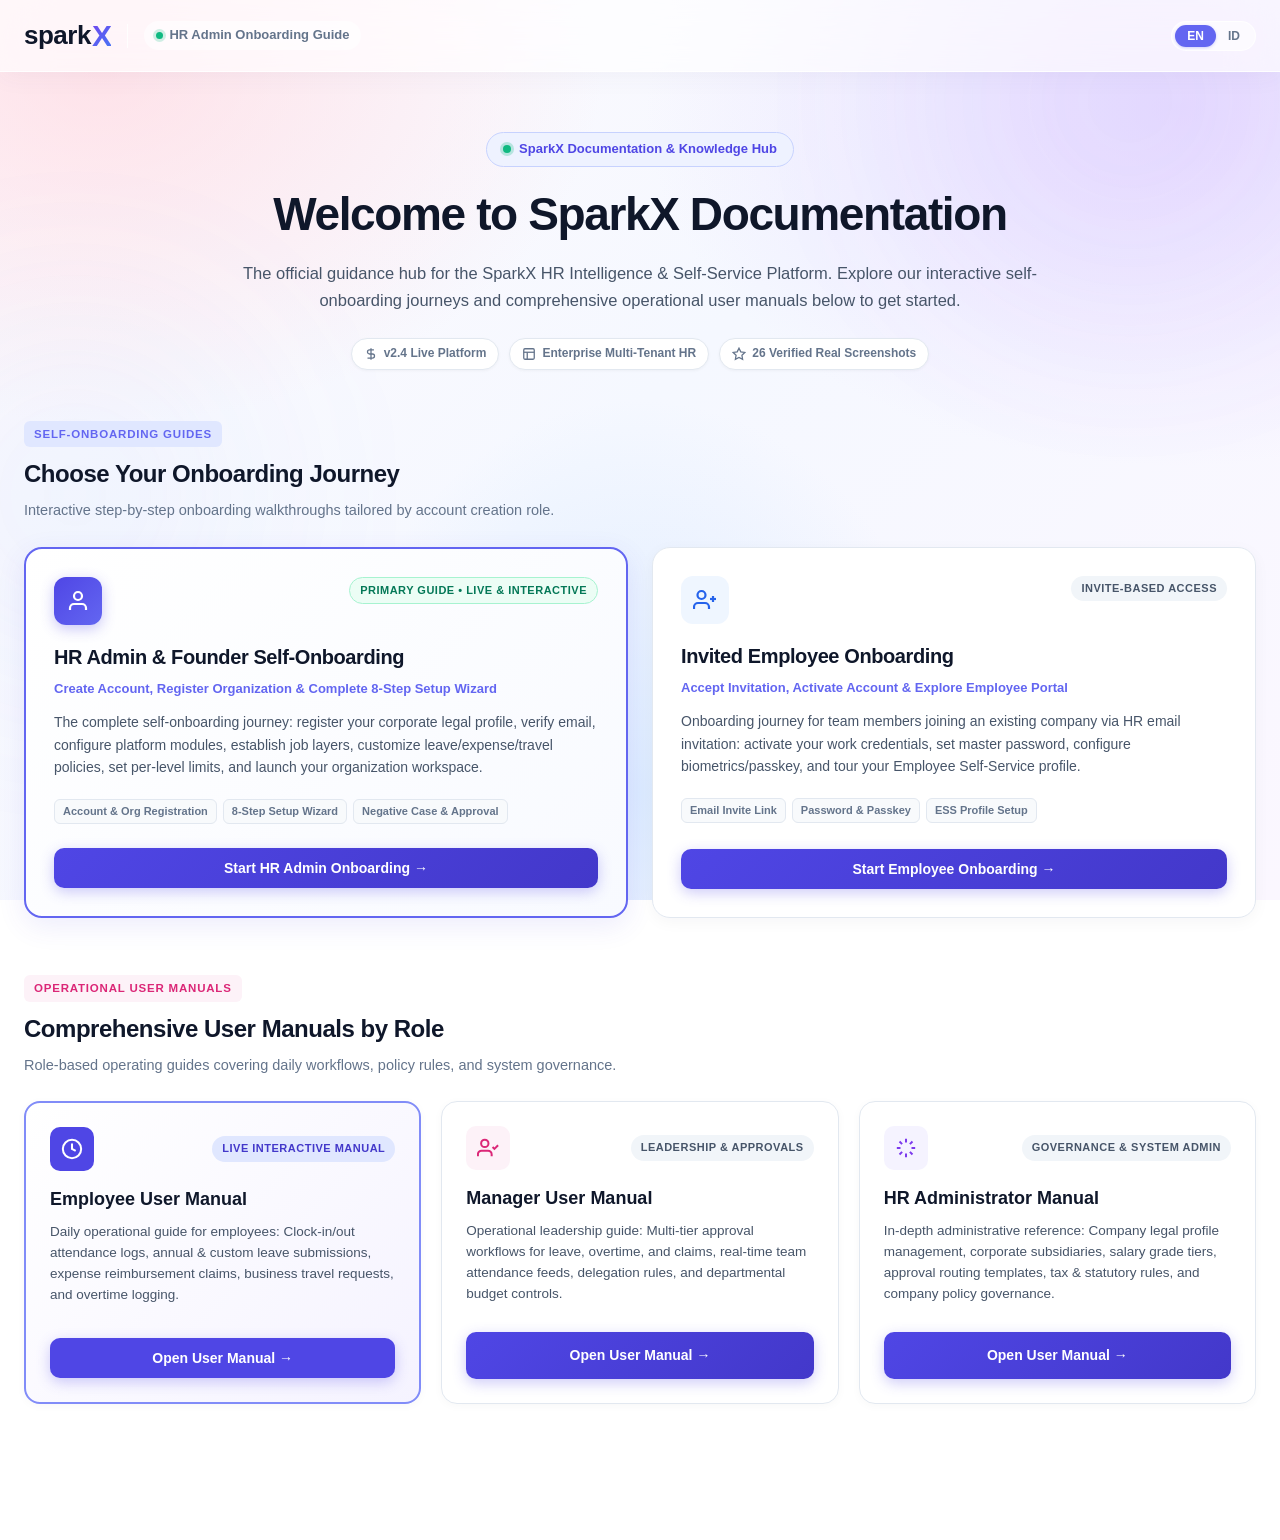
==== commit 43631ae9: "add HR user manual" ====
--- a/index.html
+++ b/index.html
@@ -25,10 +25,6 @@
             <span data-i18n="guideBadge">HR Admin Onboarding Guide</span>
           </span>
         </a>
-        <button type="button" id="backToPortalBtn" class="back-portal-btn" style="display: none;" title="Return to Documentation Home">
-          <svg width="14" height="14" viewBox="0 0 24 24" fill="none" stroke="currentColor" stroke-width="2.5"><polyline points="15 18 9 12 15 6"></polyline></svg>
-          <span data-i18n="portalBackBtn">← Documentation Portal</span>
-        </button>
       </div>
 
       <div class="header-controls">
@@ -210,9 +206,7 @@
               In-depth administrative reference: Company legal profile management, corporate subsidiaries, salary grade tiers, approval routing templates, tax & statutory rules, and company policy governance.
             </p>
           </div>
-          <button type="button" class="portal-btn is-outline" data-portal-modal="manual-hr" data-i18n="portalBtnManual">
-            Open Manual Details →
-          </button>
+          <a href="hr-admin-manual.html" class="portal-btn is-primary" style="text-decoration: none; display: inline-flex; align-items: center; justify-content: center; gap: 6px;">Open User Manual &rarr;</a>
         </div>
 
       </div>
@@ -236,11 +230,11 @@
     <!-- Left Sticky Sidebar Stepper -->
     <aside class="sidebar-sticky">
       <div class="stepper-card">
-                <a href="#portal" class="sidebar-portal-btn" id="sidebarBackPortal" title="Return to Documentation Home">
+                <a href="#portal" class="sidebar-portal-btn" id="sidebarBackPortal" title="Back to previous page">
           <svg width="14" height="14" viewBox="0 0 24 24" fill="none" stroke="currentColor" stroke-width="2.5"><polyline points="15 18 9 12 15 6"></polyline></svg>
-          <span data-i18n="portalBackBtn">← Documentation Portal</span>
+          <span>Back</span>
         </a>
-        <div class="stepper-header">
+<div class="stepper-header">
           <div class="stepper-title" data-i18n="guideBadge">HR Admin Onboarding Guide</div>
           <button type="button" class="sidebar-collapse-toggle" id="sidebarCollapseToggle" aria-label="Collapse sidebar navigation" title="Collapse sidebar navigation">
             <svg class="sidebar-toggle-icon" width="15" height="15" viewBox="0 0 24 24" fill="none" stroke="currentColor" stroke-width="2.2">
@@ -2371,11 +2365,11 @@
       <!-- Left Sticky Sidebar Stepper for Employee Guide -->
       <aside class="sidebar-sticky" id="sidebarStickyEmp">
         <div class="stepper-card">
-          <a href="#portal" class="sidebar-portal-btn" id="sidebarBackPortalEmp" title="Return to Documentation Home">
+                    <a href="#portal" class="sidebar-portal-btn" id="sidebarBackPortalEmp" title="Back to previous page">
             <svg width="14" height="14" viewBox="0 0 24 24" fill="none" stroke="currentColor" stroke-width="2.5"><polyline points="15 18 9 12 15 6"></polyline></svg>
-            <span data-i18n="portalBackBtn">← Documentation Portal</span>
+            <span>Back</span>
           </a>
-          <div class="stepper-header">
+<div class="stepper-header">
             <div class="stepper-title" data-i18n="empGuideBadge">Invited Employee Guide</div>
             <button type="button" class="sidebar-collapse-toggle" id="sidebarCollapseToggleEmp" aria-label="Collapse sidebar navigation" title="Collapse sidebar navigation">
               <svg class="sidebar-toggle-icon" width="15" height="15" viewBox="0 0 24 24" fill="none" stroke="currentColor" stroke-width="2.2">
@@ -2567,10 +2561,6 @@
 
           <!-- Section Nav Footer -->
           <div class="section-nav-footer">
-            <a href="#portal" class="btn-nav btn-nav-prev" id="empNavBackPortal">
-              <svg width="16" height="16" viewBox="0 0 24 24" fill="none" stroke="currentColor" stroke-width="2.5"><polyline points="15 18 9 12 15 6"></polyline></svg>
-              <span data-i18n="portalBackBtn">← Documentation Portal</span>
-            </a>
             <button type="button" class="btn-nav btn-nav-next" data-nav-target="emp-step-01">
               <span data-i18n="nextBtn">Next Step</span>
               <svg width="16" height="16" viewBox="0 0 24 24" fill="none" stroke="currentColor" stroke-width="2.5"><polyline points="9 18 15 12 9 6"></polyline></svg>
@@ -2919,11 +2909,11 @@
       <!-- Left Sticky Sidebar Stepper for Employee Manual -->
       <aside class="sidebar-sticky" id="sidebarStickyEmpManual">
         <div class="stepper-card">
-          <a href="#portal" class="sidebar-portal-btn" id="sidebarBackPortalManual" title="Return to Documentation Home">
+                    <a href="#portal" class="sidebar-portal-btn" id="sidebarBackPortalManual" title="Back to previous page">
             <svg width="14" height="14" viewBox="0 0 24 24" fill="none" stroke="currentColor" stroke-width="2.5"><polyline points="15 18 9 12 15 6"></polyline></svg>
-            <span>← Documentation Portal</span>
+            <span>Back</span>
           </a>
-          <div class="stepper-header">
+<div class="stepper-header">
             <div class="stepper-title">Employee User Manual</div>
             <button type="button" class="sidebar-collapse-toggle" id="sidebarCollapseToggleEmpManual" aria-label="Collapse sidebar navigation" title="Collapse sidebar navigation">
               <svg class="sidebar-toggle-icon" width="15" height="15" viewBox="0 0 24 24" fill="none" stroke="currentColor" stroke-width="2.2">
@@ -5973,9 +5963,6 @@
             </table>
           </div>
         </section>
-        <div style="text-align: center; padding: 20px 0 60px 0;">
-          <a href="#portal" class="portal-btn is-outline" onclick="event.preventDefault(); if (window.backToPortal) window.backToPortal(); else location.hash = '#portal';" style="display: inline-flex; align-items: center; gap: 8px; font-weight: 700; text-decoration: none; padding: 12px 24px;">&larr; Back to Documentation Portal</a>
-        </div>
 
 
       </main>
